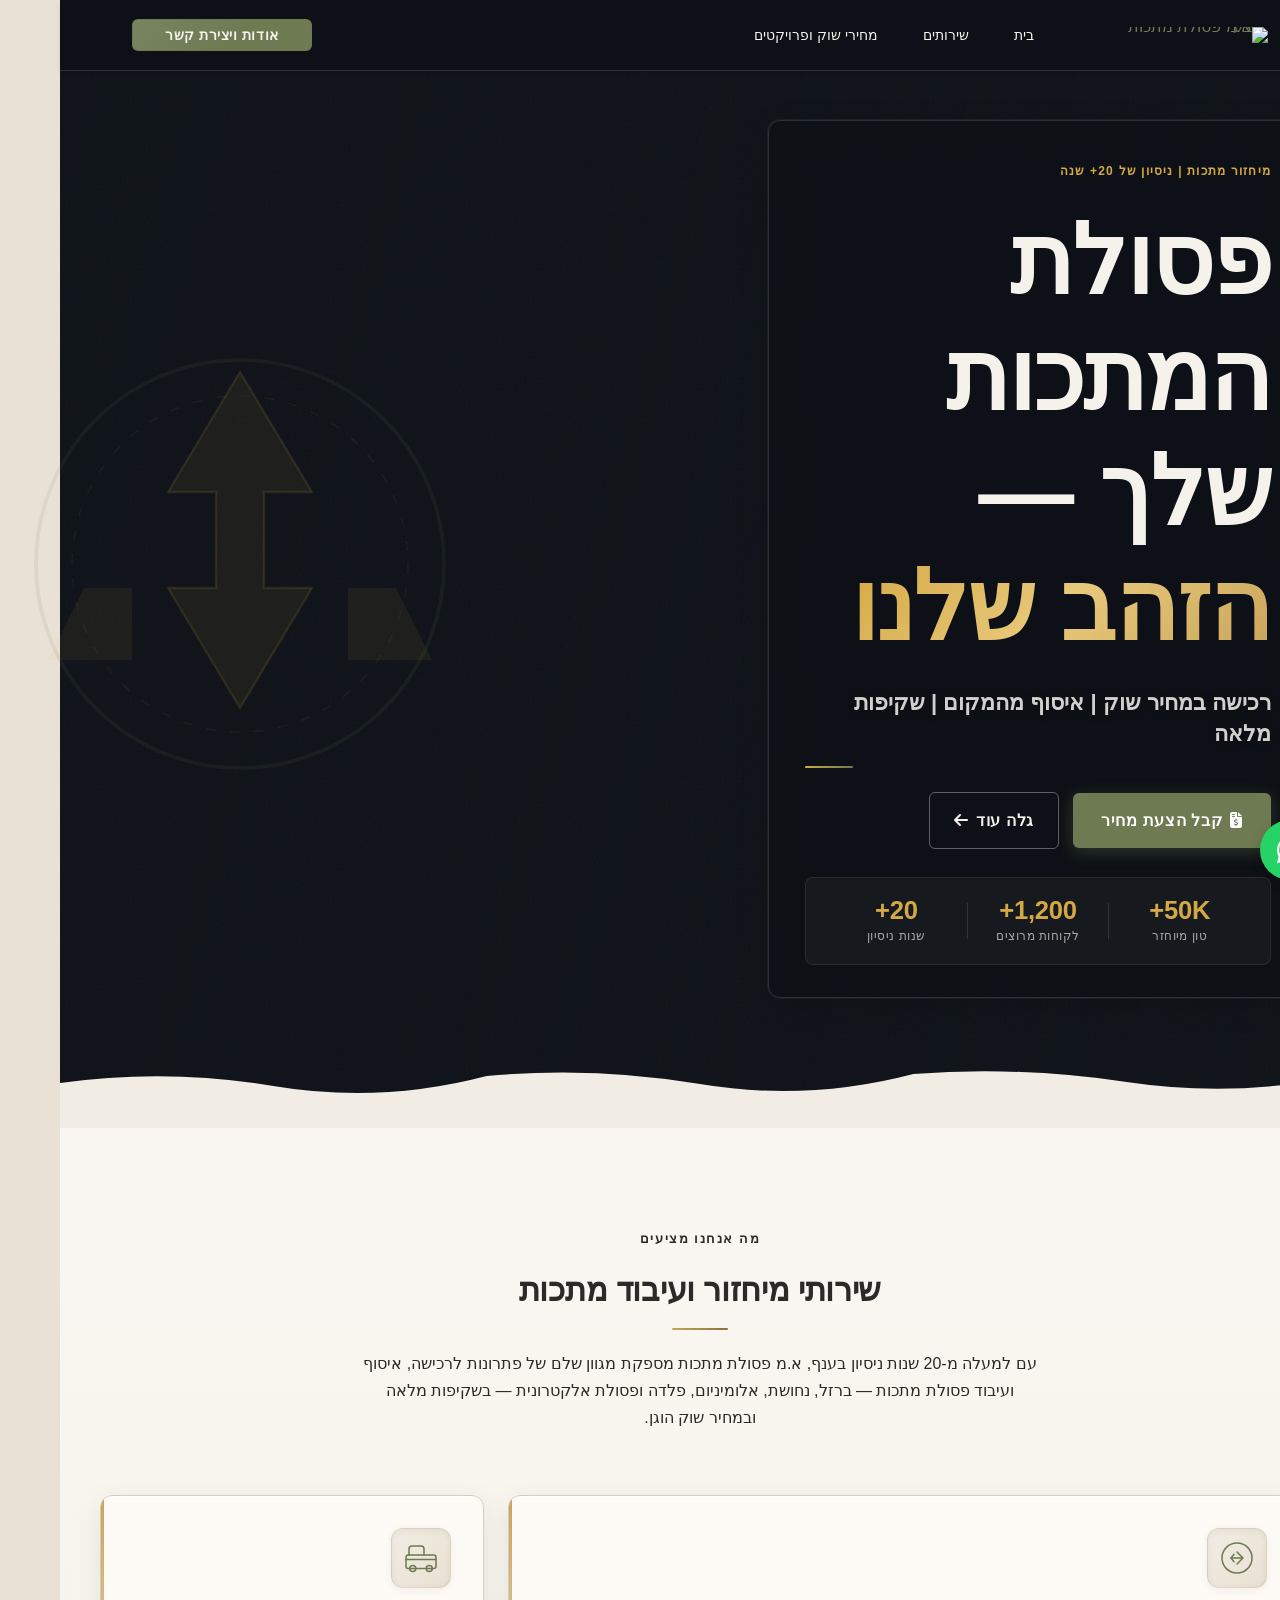
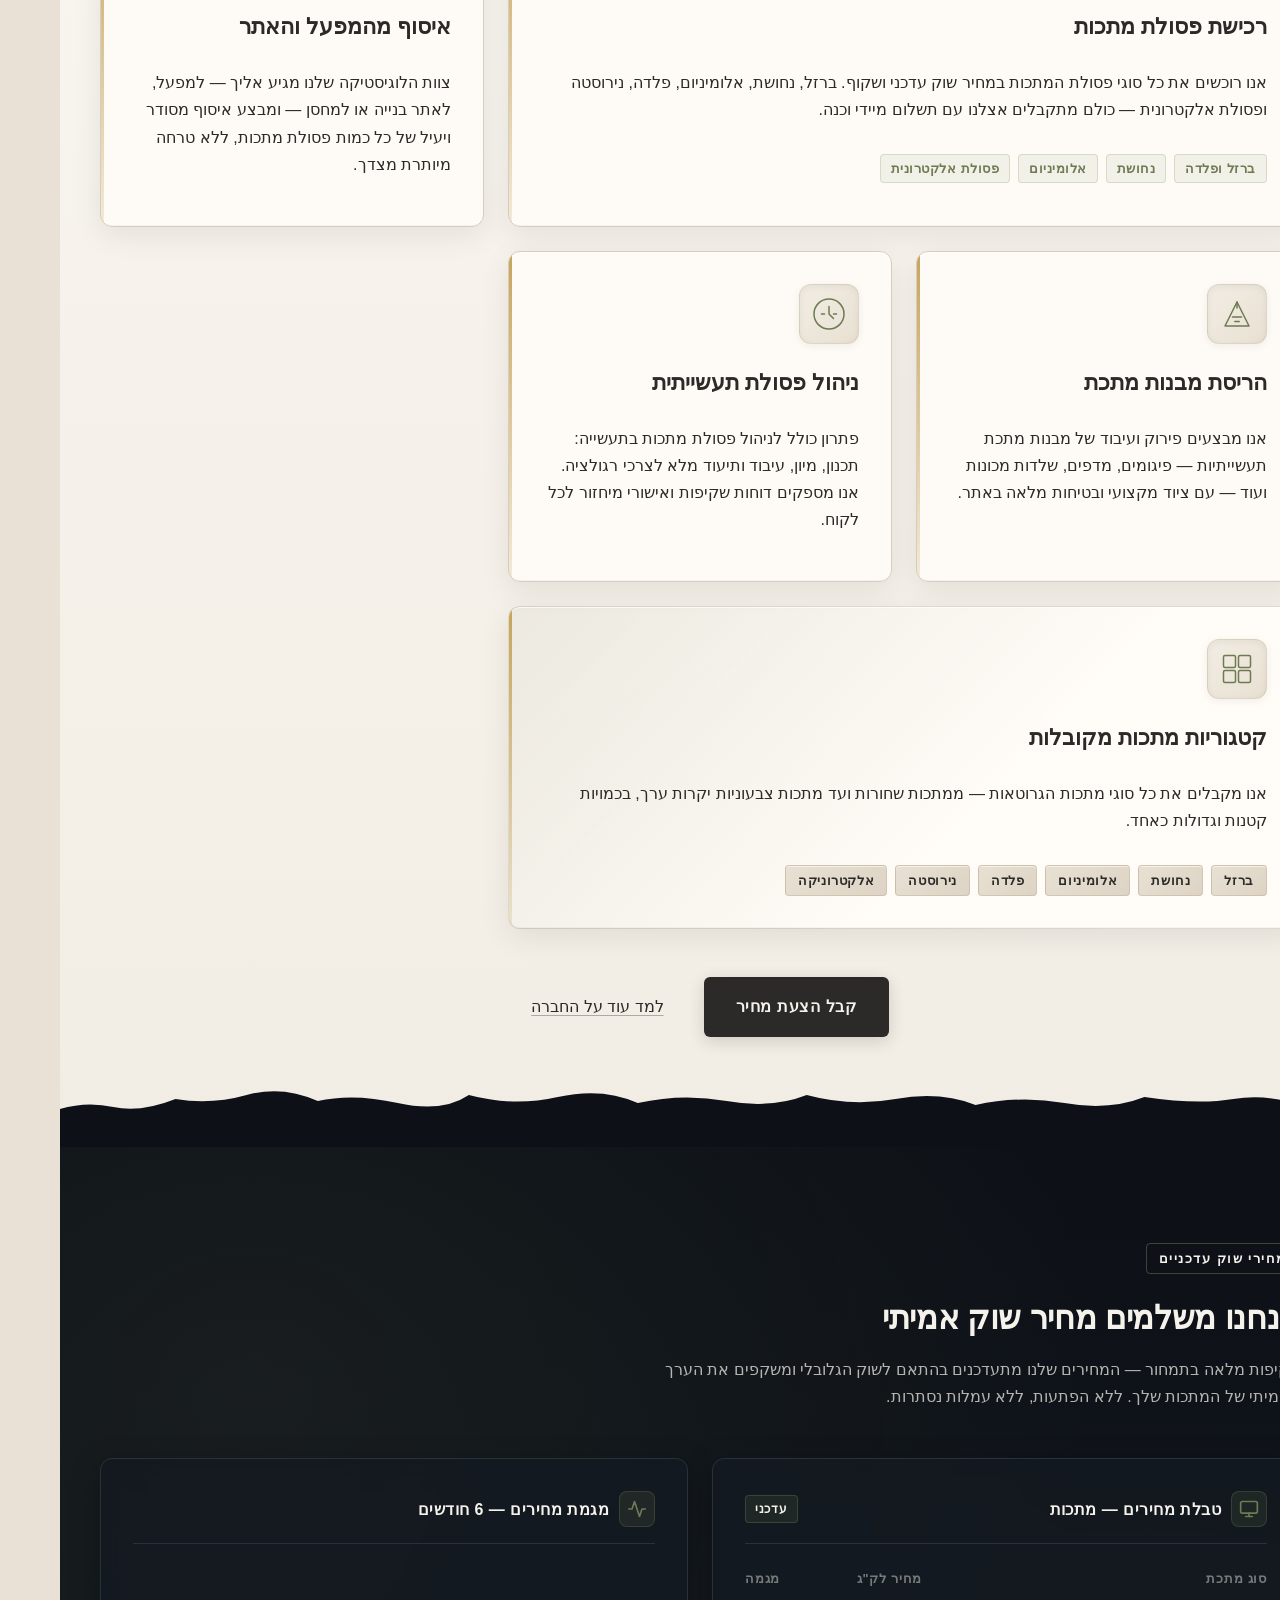
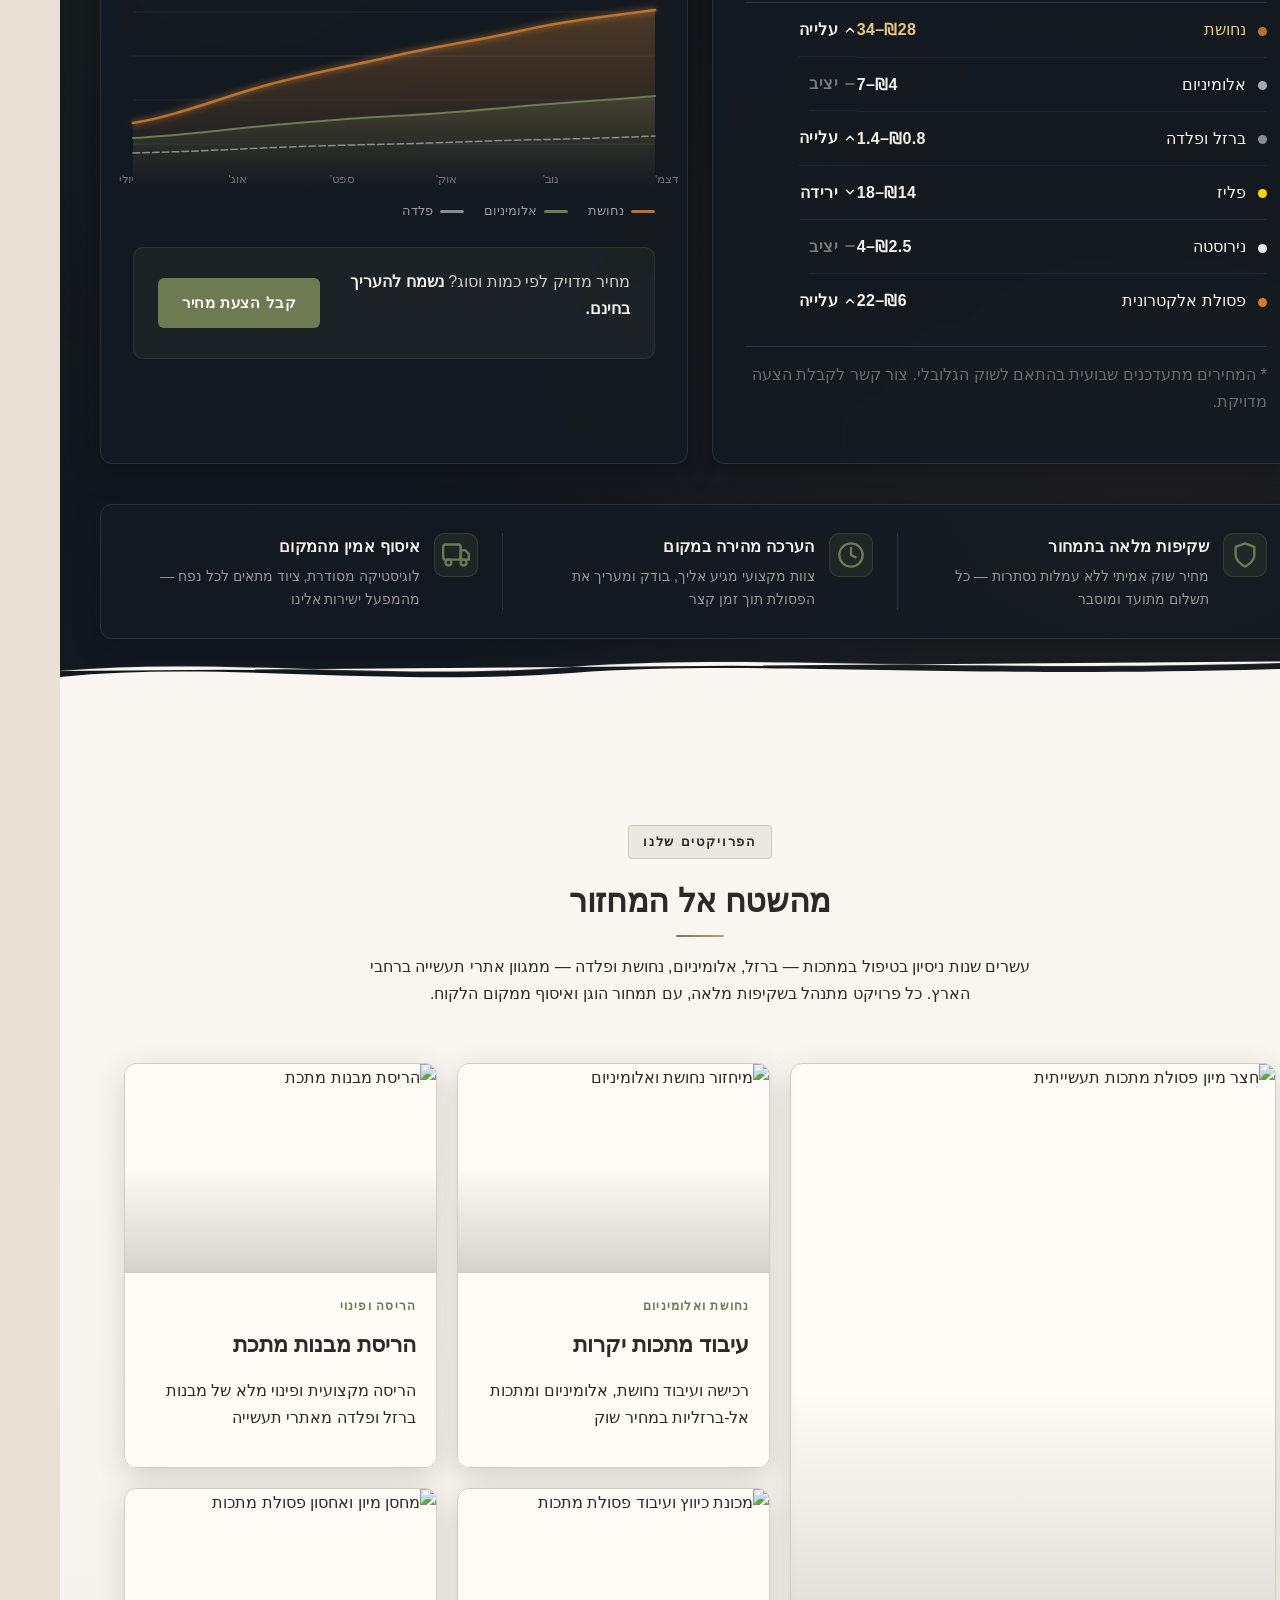
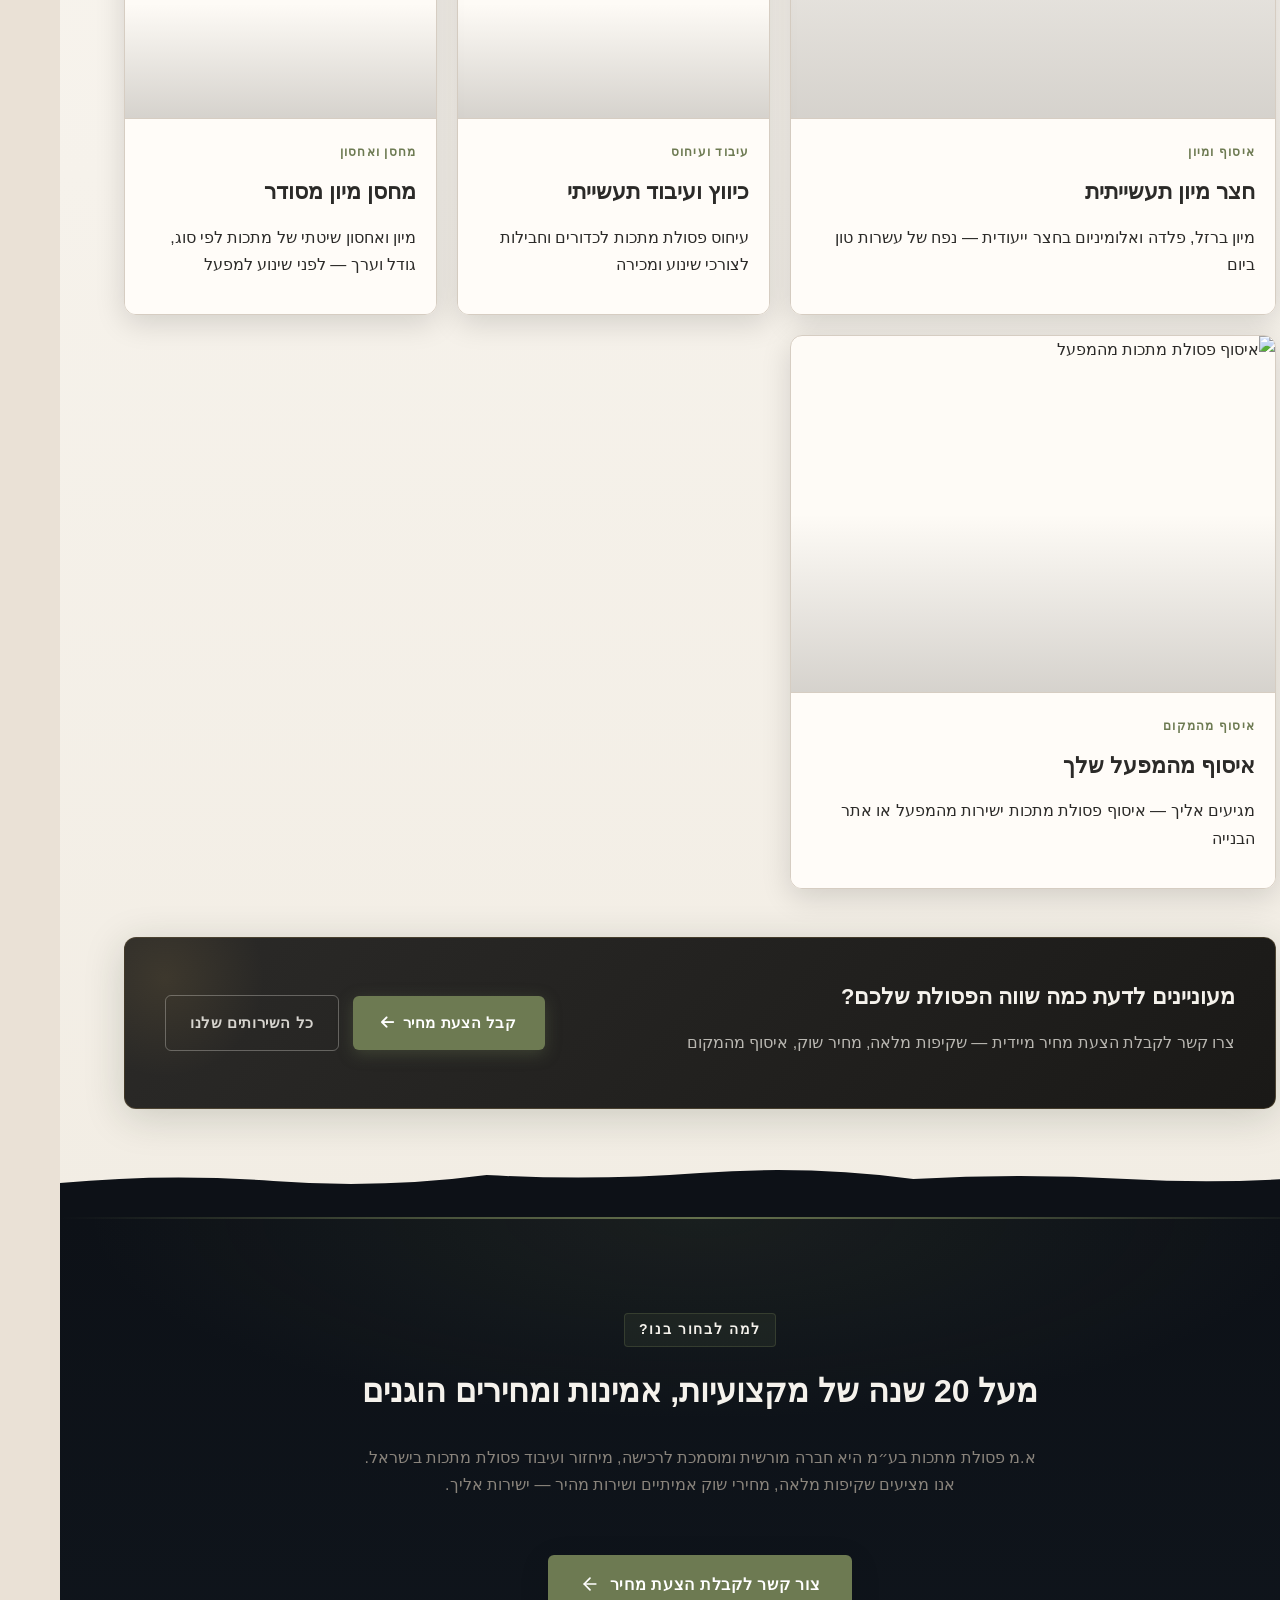
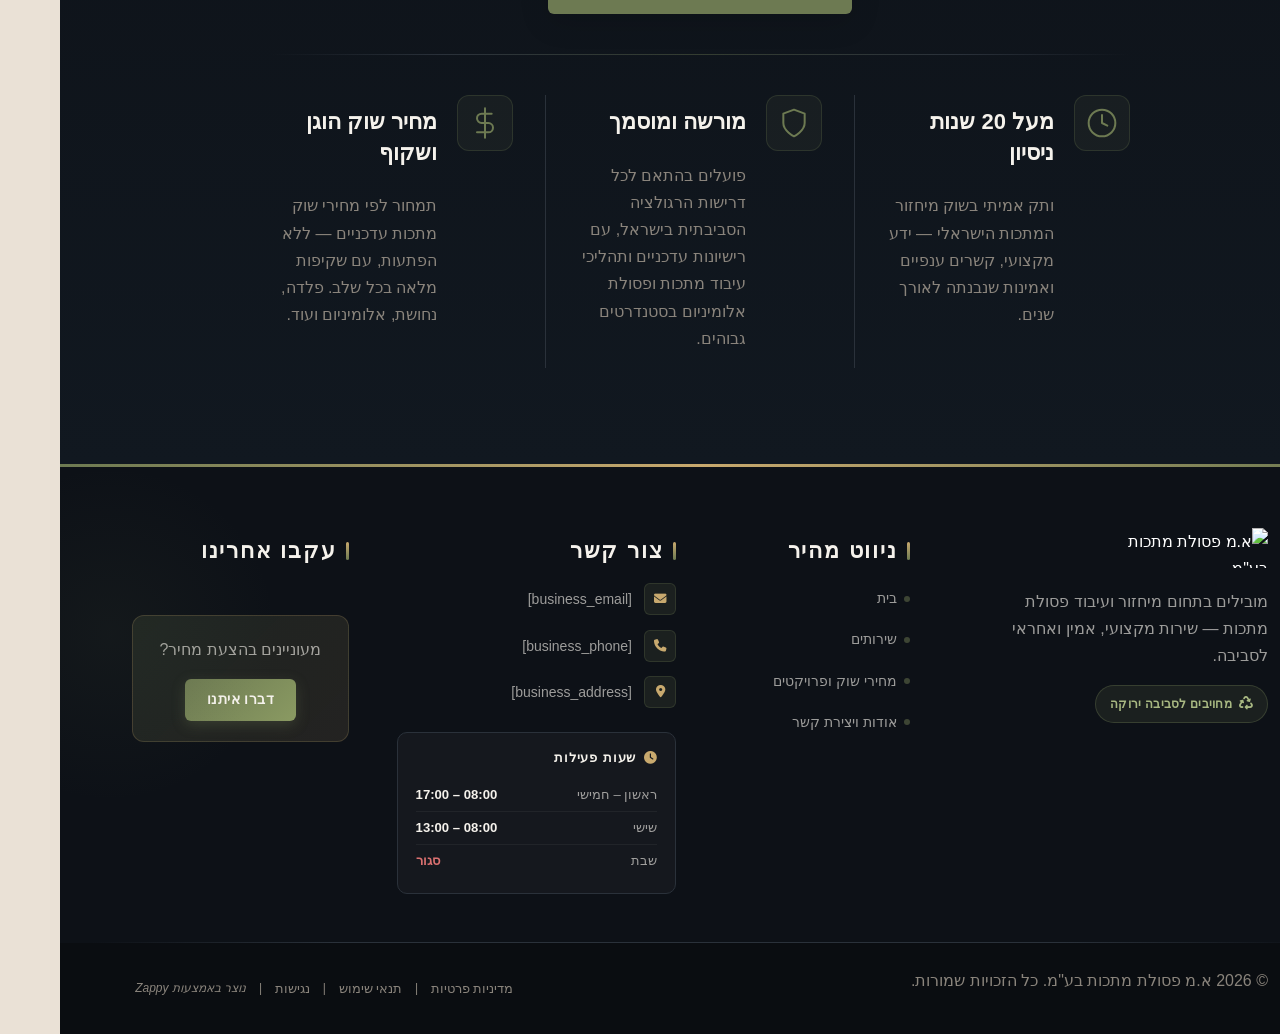
==== index.html @ ee17cecf "Background sync: Progressive GitHub Sync" ====
<!DOCTYPE html>
<html lang="he" dir="rtl">
<head>
    <meta charset="UTF-8">
    <meta name="viewport" content="width=device-width, initial-scale=1.0">
    <meta name="robots" content="index, follow">
    <title>baling scrap metal — א.מ פסולת מתכות בע&quot;מ</title>
    <meta name="description" content="מעל 20 שנות ניסיון במחזור ועיבוד פסולת מתכות בישראל. קנייה הוגנת של אלומיניום, פלדה ומתכות שונות במחירי שוק אמיתיים. צרו קשר עוד היום!">
    <meta name="keywords" content="מחזור מתכות, פסולת מתכות, אלומיניום, פלדה, metal scrap recycle">
    
    <!-- Favicons -->
    <link rel="icon" type="image/x-icon" href="/assets/favicon.ico">
    <link rel="icon" type="image/png" sizes="16x16" href="/assets/favicon-16x16.png">
    <link rel="icon" type="image/png" sizes="32x32" href="/assets/favicon-32x32.png">
    <link rel="icon" type="image/png" sizes="48x48" href="/assets/favicon-48x48.png">
    <link rel="icon" type="image/png" sizes="192x192" href="/assets/favicon-192x192.png">
    <link rel="icon" type="image/png" sizes="512x512" href="/assets/favicon-512x512.png">
    <link rel="apple-touch-icon" href="/assets/apple-touch-icon.png">
    <!-- Zappy Analytics -->
<script>
(function() {
  'use strict';
  
  // Configuration
  var config = {
    websiteId: 'e555669d-de59-4c68-919c-1042ea889ac3',
    apiUrl: 'https://api.zappy5.com/api/analytics/track',
    sessionDuration: 30 * 60 * 1000, // 30 minutes
    visitorDuration: 30 * 24 * 60 * 60 * 1000, // 30 days
    trackPageViews: true,
    trackClicks: true,
    trackFormSubmissions: true
  };
  
  // Generate or retrieve persistent visitor ID (30 days)
  function getVisitorId() {
    var visitorKey = 'zappy_visitor_' + config.websiteId;
    var visitor = null;
    
    try {
      visitor = localStorage.getItem(visitorKey);
      if (visitor) {
        var visitorData = JSON.parse(visitor);
        var now = Date.now();
        
        // Check if visitor ID is still valid (30 days)
        if (now - visitorData.created < config.visitorDuration) {
          // Update last seen timestamp
          visitorData.lastSeen = now;
          localStorage.setItem(visitorKey, JSON.stringify(visitorData));
          return visitorData.id;
        }
      }
    } catch (e) {
      console.warn('Zappy Analytics: LocalStorage not available');
    }
    
    // Generate new visitor ID
    var newVisitorId = 'zv_' + Date.now() + '_' + Math.random().toString(36).substr(2, 9);
    
    try {
      localStorage.setItem(visitorKey, JSON.stringify({
        id: newVisitorId,
        created: Date.now(),
        lastSeen: Date.now()
      }));
    } catch (e) {
      // Continue without local storage
    }
    
    return newVisitorId;
  }
  
  // Generate or retrieve session ID (30 minutes)
  function getSessionId() {
    var sessionKey = 'zappy_session_' + config.websiteId;
    var session = null;
    
    try {
      session = sessionStorage.getItem(sessionKey);
      if (session) {
        var sessionData = JSON.parse(session);
        var now = Date.now();
        
        // Check if session is still valid
        if (now - sessionData.timestamp < config.sessionDuration) {
          // Update timestamp
          sessionData.timestamp = now;
          sessionStorage.setItem(sessionKey, JSON.stringify(sessionData));
          return sessionData.id;
        }
      }
    } catch (e) {
      console.warn('Zappy Analytics: SessionStorage not available');
    }
    
    // Generate new session ID
    var newSessionId = 'zs_' + Date.now() + '_' + Math.random().toString(36).substr(2, 9);
    
    try {
      sessionStorage.setItem(sessionKey, JSON.stringify({
        id: newSessionId,
        timestamp: Date.now()
      }));
    } catch (e) {
      // Continue without session storage
    }
    
    return newSessionId;
  }
  
  var visitorId = getVisitorId();
  var sessionId = getSessionId();
  
  // Track an event
  function trackEvent(eventType, data) {
    data = data || {};
    
    var eventData = {
      website_id: config.websiteId,
      event_type: eventType,
      page_path: window.location.pathname,
      referrer: document.referrer || 'direct',
      visitor_id: visitorId,
      session_id: sessionId,
      metadata: data
    };
    
    // Use sendBeacon if available (better for page unload events)
    if (navigator.sendBeacon) {
      var blob = new Blob([JSON.stringify(eventData)], { type: 'application/json' });
      navigator.sendBeacon(config.apiUrl, blob);
    } else {
      // Fallback to fetch
      fetch(config.apiUrl, {
        method: 'POST',
        headers: {
          'Content-Type': 'application/json'
        },
        body: JSON.stringify(eventData),
        keepalive: true
      }).catch(function(error) {
        console.warn('Zappy Analytics: Failed to track event', error);
      });
    }
  }
  
  // Track page view
  if (config.trackPageViews) {
    trackEvent('pageview', {
      title: document.title,
      url: window.location.href
    });
  }
  
  // Track clicks on important elements
  if (config.trackClicks) {
    document.addEventListener('click', function(e) {
      var target = e.target;
      
      // Track button clicks (counted as actions)
      if (target.tagName === 'BUTTON' || target.closest('button')) {
        var button = target.tagName === 'BUTTON' ? target : target.closest('button');
        trackEvent('click', {
          element: 'button',
          text: button.textContent.trim().substring(0, 100),
          id: button.id || null,
          class: button.className || null
        });
      }
      
      // Track link clicks (navigation - not counted as actions)
      else if (target.tagName === 'A' || target.closest('a')) {
        var link = target.tagName === 'A' ? target : target.closest('a');
        trackEvent('navigation', {
          element: 'link',
          text: link.textContent.trim().substring(0, 100),
          href: link.href,
          external: link.hostname !== window.location.hostname
        });
      }
    }, true);
  }
  
  // Track form submissions
  if (config.trackFormSubmissions) {
    document.addEventListener('submit', function(e) {
      var form = e.target;
      
      trackEvent('form_submit', {
        form_id: form.id || null,
        form_name: form.name || null,
        form_action: form.action || null,
        form_method: form.method || 'GET'
      });
    }, true);
  }
  
  // Track time on page (send on page unload)
  var pageLoadTime = Date.now();
  
  window.addEventListener('beforeunload', function() {
    var timeOnPage = Math.floor((Date.now() - pageLoadTime) / 1000); // in seconds
    
    trackEvent('page_unload', {
      time_on_page: timeOnPage,
      page_path: window.location.pathname
    });
  });
  
  // Expose tracking function globally for custom events
  window.zappyAnalytics = {
    track: trackEvent,
    getVisitorId: function() { return visitorId; },
    getSessionId: function() { return sessionId; }
  };
  
})();
</script>
<!-- End Zappy Analytics -->
    <meta property="og:title" content="baling scrap metal — א.מ פסולת מתכות בע&quot;מ">
    <meta property="og:description" content="מעל 20 שנות ניסיון במחזור ועיבוד פסולת מתכות בישראל. קנייה הוגנת של אלומיניום, פלדה ומתכות שונות במחירי שוק אמיתיים. צרו קשר עוד היום!">
    <meta name="twitter:card" content="summary_large_image">
    <meta name="twitter:title" content="baling scrap metal — א.מ פסולת מתכות בע&quot;מ">
    <meta name="twitter:description" content="מעל 20 שנות ניסיון במחזור ועיבוד פסולת מתכות בישראל. קנייה הוגנת של אלומיניום, פלדה ומתכות שונות במחירי שוק אמיתיים. צרו קשר עוד היום!">
    <meta property="og:type" content="website">
  <meta property="og:locale" content="he_IL">
  
  
  
  
  
  <link rel="stylesheet" href="https://cdnjs.cloudflare.com/ajax/libs/font-awesome/6.4.0/css/all.min.css">
  <style>
    .skip-link { position: absolute; top: 0; left: 0; transform: translateY(-200%); padding: 12px 18px; background: var(--bg-dark, #1a1a1a); color: var(--text-light, #fff); font-weight: 600; border-radius: 0 0 8px 0; z-index: 10000; }
    .skip-link:focus { transform: none; outline: 2px solid var(--ring, #fff); outline-offset: 2px; }
    :focus-visible { outline: 2px solid var(--ring, currentColor); outline-offset: 3px; }
  </style>


  
    <!-- Favicons -->
    <link rel="icon" type="image/x-icon" href="/assets/favicon.ico">
    <link rel="icon" type="image/png" sizes="16x16" href="/assets/favicon-16x16.png">
    <link rel="icon" type="image/png" sizes="32x32" href="/assets/favicon-32x32.png">
    <link rel="icon" type="image/png" sizes="48x48" href="/assets/favicon-48x48.png">
    <link rel="icon" type="image/png" sizes="192x192" href="/assets/favicon-192x192.png">
    <link rel="icon" type="image/png" sizes="512x512" href="/assets/favicon-512x512.png">
    <link rel="apple-touch-icon" href="/assets/apple-touch-icon.png">
    <!-- Cookie Consent -->
    <link rel="stylesheet" href="https://cdn.jsdelivr.net/npm/vanilla-cookieconsent@3/dist/cookieconsent.css">
    <script src="https://cdn.jsdelivr.net/npm/vanilla-cookieconsent@3/dist/cookieconsent.umd.js"></script>
    <!-- Mickidum Accessibility Toolbar -->
    <script src="https://cdn.jsdelivr.net/gh/mickidum/acc_toolbar/acctoolbar/acctoolbar.min.js"></script>
    <link rel="stylesheet" href="/styles.css">

    <style id="zappy-dropdown-submenu-styles">
      /* ========== DESKTOP DROPDOWN SUBMENU STYLES ========== */
      /* Base styles for dropdown submenus - parent must be positioned */
      .nav-menu li:has(.sub-menu), nav li:has(.sub-menu), .navbar li:has(.sub-menu), #navMenu li:has(.sub-menu) { position: relative; }
      /* Submenu base - hidden by default */
      .nav-menu .sub-menu, nav .sub-menu, .navbar .sub-menu, #navMenu .sub-menu { display: block !important; position: absolute !important; top: 100%; left: 0; min-width: 220px; background: white; border-radius: 8px; box-shadow: 0 8px 25px rgba(0,0,0,0.15); padding: 8px 0; opacity: 0; visibility: hidden; transform: translateY(10px); transition: all 0.3s ease; z-index: 1000; list-style: none; pointer-events: none; }
      /* CRITICAL: Desktop hover styles to show dropdown */
      .nav-menu li:hover > .sub-menu, nav li:hover > .sub-menu, .navbar li:hover > .sub-menu, #navMenu li:hover > .sub-menu { opacity: 1 !important; visibility: visible !important; transform: translateY(0) !important; pointer-events: auto !important; }
      /* Submenu item styling */
      .sub-menu li { list-style: none; margin: 0; padding: 0; }
      .sub-menu a { display: block !important; padding: 10px 16px !important; color: var(--text-dark, #333) !important; font-weight: 500; text-decoration: none; white-space: nowrap; transition: background-color 0.2s; }
      .sub-menu .zappy-nav-child > a { padding-left: 28px !important; font-size: 0.9em !important; opacity: 0.85 !important; }
      [dir="rtl"] .sub-menu .zappy-nav-child > a, html[lang="he"] .sub-menu .zappy-nav-child > a, html[lang="ar"] .sub-menu .zappy-nav-child > a { padding-left: 10px !important; padding-right: 28px !important; }
      .sub-menu .zappy-nav-parent > a { font-weight: 600 !important; }
      .sub-menu a:hover { background-color: #f5f5f5; }
      /* RTL (Hebrew/Arabic) dropdown positioning */
      [dir="rtl"] .nav-menu .sub-menu, [dir="rtl"] nav .sub-menu, [dir="rtl"] .navbar .sub-menu, html[lang="he"] .nav-menu .sub-menu, html[lang="he"] nav .sub-menu, html[lang="he"] .navbar .sub-menu, html[lang="ar"] .nav-menu .sub-menu, html[lang="ar"] nav .sub-menu, html[lang="ar"] .navbar .sub-menu { left: auto !important; right: 0 !important; }
      /* Hide empty dropdown menus (exclude catalog sub-menus that use <a> children instead of <li>) */
      .sub-menu:empty, .sub-menu:not(:has(li:not(.zappy-hidden-menu-item))):not(:has(> a)), .sub-menu:not(:has(li)):not(:has(> a)) { display: none !important; opacity: 0 !important; visibility: hidden !important; pointer-events: none !important; }
      /* Desktop: show submenu on Menu Group hover */
      li:has(.menu-group-title):hover > .sub-menu { opacity: 1 !important; visibility: visible !important; transform: translateY(0) !important; pointer-events: auto !important; }
      /* Menu Group title styling */
      .nav-menu > li > .menu-group-title, #navMenu > li > .menu-group-title { display: inline-block; padding: 0.5rem 1rem; cursor: default; user-select: none; }
      
      /* ========== MOBILE SUBMENU STYLES ========== */
      @media (max-width: 768px) {
        .nav-menu .sub-menu, nav .sub-menu, .navbar .sub-menu, #navMenu .sub-menu { position: static !important; transform: none !important; box-shadow: none !important; background: transparent !important; max-height: 0; overflow: hidden; opacity: 0; visibility: hidden; transition: max-height 0.3s ease, opacity 0.3s ease; padding: 0 !important; border-radius: 0 !important; }
        .navbar .sub-menu.mobile-expanded, .nav-menu .sub-menu.mobile-expanded, #navMenu .sub-menu.mobile-expanded { max-height: none !important; overflow-y: visible !important; opacity: 1 !important; visibility: visible !important; padding: 8px 0 8px 16px !important; }
        [dir="rtl"] .sub-menu.mobile-expanded, html[lang="he"] .sub-menu.mobile-expanded { padding: 8px 16px 8px 0 !important; }
        /* Disable hover behavior on mobile */
        .nav-menu li:hover > .sub-menu, nav li:hover > .sub-menu, .navbar li:hover > .sub-menu, #navMenu li:hover > .sub-menu { opacity: 0; visibility: hidden; pointer-events: none; }
        .nav-menu li > .sub-menu.mobile-expanded, nav li > .sub-menu.mobile-expanded, .navbar li > .sub-menu.mobile-expanded, #navMenu li > .sub-menu.mobile-expanded { opacity: 1 !important; visibility: visible !important; pointer-events: auto !important; }
        .nav-menu li:has(.sub-menu), nav li:has(.sub-menu), .navbar li:has(.sub-menu), #navMenu li:has(.sub-menu) { display: flex !important; flex-wrap: wrap !important; align-items: center !important; position: relative !important; min-height: 44px !important; }
        .nav-menu li:has(.sub-menu) > a, nav li:has(.sub-menu) > a, .navbar li:has(.sub-menu) > a, #navMenu li:has(.sub-menu) > a { flex: 1 !important; min-width: 0 !important; }
        .nav-menu li:has(.sub-menu) > .menu-group-title, nav li:has(.sub-menu) > .menu-group-title, .navbar li:has(.sub-menu) > .menu-group-title, #navMenu li:has(.sub-menu) > .menu-group-title { flex: 1 !important; min-width: 0 !important; padding: 0 !important; line-height: inherit !important; }
        .nav-menu li:has(.sub-menu) > .sub-menu, nav li:has(.sub-menu) > .sub-menu, .navbar li:has(.sub-menu) > .sub-menu, #navMenu li:has(.sub-menu) > .sub-menu { flex-basis: 100% !important; width: 100% !important; }
        .nav-menu li:has(.sub-menu) > a [class*="chevron"], .nav-menu li:has(.sub-menu) > a [class*="arrow"], .nav-menu li:has(.sub-menu) > a .fa-chevron-down, .nav-menu li:has(.sub-menu) > a .fa-angle-down, nav li:has(.sub-menu) > a [class*="chevron"], nav li:has(.sub-menu) > a [class*="arrow"], #navMenu li:has(.sub-menu) > a [class*="chevron"], #navMenu li:has(.sub-menu) > a [class*="arrow"] { display: none !important; visibility: hidden !important; }
        .mobile-submenu-toggle { display: flex !important; align-items: center !important; justify-content: center !important; width: 44px !important; height: auto !important; background: transparent !important; border: none !important; cursor: pointer !important; color: var(--text-light) !important; position: static !important; flex-shrink: 0 !important; align-self: stretch !important; z-index: 2 !important; padding: 0 !important; margin: 0 !important; }
        .mobile-submenu-toggle::after { content: '' !important; width: 0 !important; height: 0 !important; border-left: 6px solid transparent !important; border-right: 6px solid transparent !important; border-top: 7px solid currentColor !important; transition: transform 0.3s ease !important; }
        .mobile-submenu-toggle.expanded::after { transform: rotate(180deg) !important; }
        .sub-menu a { padding: 10px 0 !important; display: block !important; color: var(--text-light) !important; white-space: normal !important; }
        .sub-menu .zappy-nav-child > a { padding-left: 28px !important; font-size: 0.9em !important; opacity: 0.85 !important; }
        [dir="rtl"] .sub-menu .zappy-nav-child > a, html[lang="he"] .sub-menu .zappy-nav-child > a, html[lang="ar"] .sub-menu .zappy-nav-child > a { padding-left: 0 !important; padding-right: 28px !important; }
        .sub-menu .zappy-nav-parent > a { font-weight: 600 !important; }
        .nav-menu.active, #navMenu.active { max-width: 100vw !important; overflow-x: hidden !important; box-sizing: border-box !important; }
        .navbar .sub-menu li a, nav.navbar .sub-menu li a, .zappy-products-dropdown .sub-menu a { color: var(--text-light) !important; }
      }
      @media (min-width: 769px) { .mobile-submenu-toggle { display: none !important; } }
    </style>

    <style id="zappy-widget-visibility">
      html[dir="rtl"] .whatsapp-float { right: 20px !important; left: auto !important; }
      html[dir="ltr"] .whatsapp-float, html:not([dir]) .whatsapp-float { left: 20px !important; right: auto !important; }
      html[dir="rtl"] #mic-access-tool-general-button, html[dir="rtl"] .mic-access-tool-general-button,
      html[dir="rtl"] #mic-init-access-tool .mic-access-tool-general-button,
      html[dir="rtl"] #mic-init-access-tool #mic-access-tool-general-button,
      html[dir="rtl"] ._access-icon { left: 20px !important; right: auto !important; }
      html[dir="ltr"] #mic-access-tool-general-button, html[dir="ltr"] .mic-access-tool-general-button,
      html[dir="ltr"] #mic-init-access-tool .mic-access-tool-general-button,
      html[dir="ltr"] #mic-init-access-tool #mic-access-tool-general-button,
      html[dir="ltr"] ._access-icon,
      html:not([dir]) #mic-access-tool-general-button, html:not([dir]) .mic-access-tool-general-button,
      html:not([dir]) #mic-init-access-tool .mic-access-tool-general-button,
      html:not([dir]) #mic-init-access-tool #mic-access-tool-general-button,
      html:not([dir]) ._access-icon { right: 20px !important; left: auto !important; }
      @media (max-width: 768px) { .whatsapp-float { display: flex !important; } }
      @media (min-width: 769px) { .whatsapp-float { display: flex !important; } }
      @media (max-width: 768px) {
        #mic-access-tool-general-button, .mic-access-tool-general-button,
        #mic-init-access-tool .mic-access-tool-general-button, #mic-init-access-tool #mic-access-tool-general-button,
        ._access-icon { display: flex !important; visibility: visible !important; opacity: 1 !important; pointer-events: auto !important; }
        #mic-access-tool-box.opened-mic-access-tool, .mic-access-tool-box.opened-mic-access-tool,
        #mic-init-access-tool #mic-access-tool-box.opened-mic-access-tool {
          visibility: visible !important; opacity: 1 !important; pointer-events: auto !important;
        }
      }
      @media (min-width: 769px) {
        #mic-access-tool-general-button, .mic-access-tool-general-button,
        #mic-init-access-tool .mic-access-tool-general-button, #mic-init-access-tool #mic-access-tool-general-button,
        ._access-icon { display: flex !important; visibility: visible !important; opacity: 1 !important; pointer-events: auto !important; }
        #mic-access-tool-box.opened-mic-access-tool, .mic-access-tool-box.opened-mic-access-tool,
        #mic-init-access-tool #mic-access-tool-box.opened-mic-access-tool {
          visibility: visible !important; opacity: 1 !important; pointer-events: auto !important;
        }
      }
    </style>
</head>
<body>
<a class="skip-link" href="#main">דלג לתוכן הראשי</a>
  <nav class="navbar" dir="rtl">
  <button class="mobile-toggle" id="mobileToggle" aria-label="Menu">
    <svg class="hamburger-icon" width="24" height="24" viewBox="0 0 24 24" fill="none">
      <path d="M3 12h18M3 6h18M3 18h18" stroke="currentColor" stroke-width="2" stroke-linecap="round"></path>
    </svg>
    <svg class="close-icon" width="24" height="24" viewBox="0 0 24 24" fill="none" style="display: none;">
      <path d="M18 6L6 18M6 6l12 12" stroke="currentColor" stroke-width="2" stroke-linecap="round"></path>
    </svg>
  </button>

  <button class="phone-header-btn" data-phone="" aria-label="Call">
    <svg width="20" height="20" viewBox="0 0 24 24" fill="currentColor">
      <path d="M22 16.92v3a2 2 0 0 1-2.18 2 19.79 19.79 0 0 1-8.63-3.07 19.5 19.5 0 0 1-6-6 19.79 19.79 0 0 1-3.07-8.67A2 2 0 0 1 4.11 2h3a2 2 0 0 1 2 1.72 12.84 12.84 0 0 0 .7 2.81 2 2 0 0 1-.45 2.11L8.09 9.91a16 16 0 0 0 6 6l1.27-1.27a2 2 0 0 1 2.11-.45 12.84 12.84 0 0 0 2.81.7A2 2 0 0 1 22 16.92z"></path>
    </svg>
  </button>

  <div class="nav-container">
    <div class="nav-right-group"><div class="nav-brand">
      <a href="/" class="logo-link"><img class="logo" src="/assets/site-----image-1.webp" alt="א.מ פסולת מתכות בע" מ"=""></a>
    </div><ul class="nav-menu" id="navMenu"><li><a href="/">בית</a></li><li><a href="/services">שירותים</a></li><li><a href="/prices-projects">מחירי שוק ופרויקטים</a></li></ul></div>

    

    <div class="nav-cta-container">
      <a href="/about-contact" class="nav-cta-btn">אודות ויצירת קשר</a>
    </div>
  </div>
</nav>
<script>

// Navbar Mobile Menu Toggle and Contrast Fix
(function() {
  // Use 'load' event instead of 'DOMContentLoaded' to ensure we run AFTER all other scripts
  window.addEventListener('load', function() {
    
    // FIX MOBILE BUTTON CONTRAST
    // Detect navbar background color and apply contrasting color to mobile buttons
    const navbar = document.querySelector('.navbar, nav, header');
    if (!navbar) {
      console.log('[Navbar] Navbar element not found');
      return;
    }
    
    // DECLARE VARIABLES EARLY to avoid Temporal Dead Zone errors
    // These are used in multiple places below
    let mobileToggle = document.getElementById('mobileToggle') ||
                       document.querySelector('.mobile-toggle') ||
                       document.querySelector('.hamburger') ||
                       document.querySelector('.hamburger-menu') ||
                       document.querySelector('.menu-toggle') ||
                       document.querySelector('.burger-menu') ||
                       document.querySelector('[aria-label="Menu"]') ||
                       document.querySelector('[aria-label="תפריט"]');
    
    const phoneBtn = document.querySelector('.phone-header-btn');
    
    const computedStyle = window.getComputedStyle(navbar);
    let bgColor = computedStyle.backgroundColor;
    
    console.log('[Navbar] Initial navbar background:', bgColor);
    
    // Check if background is transparent or rgba with 0 alpha
    const isTransparent = bgColor === 'transparent' || 
                         bgColor === 'rgba(0, 0, 0, 0)' ||
                         (bgColor.startsWith('rgba') && bgColor.includes(', 0)'));
    
    if (isTransparent) {
      // Check for background-image or gradient
      const bgImage = computedStyle.backgroundImage;
      if (bgImage && bgImage !== 'none') {
        console.log('[Navbar] Navbar has background image/gradient, using dark text');
        bgColor = 'rgb(240, 240, 240)'; // Assume light background
      } else {
        // Transparent navbar - check body background
        const bodyBg = window.getComputedStyle(document.body).backgroundColor;
        console.log('[Navbar] Navbar transparent, using body background:', bodyBg);
        bgColor = bodyBg;
      }
    }
    
    // Calculate luminance to determine if background is light or dark
    const rgb = bgColor.match(/\d+/g);
    if (rgb && rgb.length >= 3) {
      const r = parseInt(rgb[0]);
      const g = parseInt(rgb[1]);
      const b = parseInt(rgb[2]);
      const luminance = (0.299 * r + 0.587 * g + 0.114 * b) / 255;
      
      // Mobile button colors are set by Claude's AI-generated CSS (same as .nav-menu a)
      // No dynamic color overrides needed - colors come from the generated navbar CSS
      console.log('[Navbar] Mobile button colors preserved from Claude CSS (luminance:', luminance.toFixed(2) + ')');
      
      // FIX ICON SIZES - Ensure SVGs are properly sized and visible
      // INJECT CRITICAL CSS TO OVERRIDE ANY CONFLICTING RULES
      const criticalCSS = document.createElement('style');
      criticalCSS.id = 'zappy-mobile-nav-fix';
      const htmlLang = document.documentElement.lang || 'en';
      const htmlDir = document.documentElement.dir || 'ltr';
      // Check both dir attribute AND lang for RTL detection
      // dir="rtl" is the most reliable indicator
      const isRTL = htmlDir === 'rtl' || htmlLang === 'he' || htmlLang === 'ar';
      
      criticalCSS.textContent = `
        /* Hide mobile buttons on desktop, show only on mobile */
        @media (min-width: 769px) {
          .mobile-toggle,
          .phone-header-btn {
            display: none !important;
          }
        }
        
        /* Show and position mobile buttons correctly on mobile */
        @media (max-width: 768px) {
          .navbar,
          nav.navbar {
            min-height: 70px !important;
          }

          .mobile-toggle,
          .phone-header-btn {
            position: absolute !important;
            top: 0 !important;
            bottom: 0 !important;
            margin-top: auto !important;
            margin-bottom: auto !important;
            transform: none !important;
            z-index: 1001 !important;
            display: flex !important;
            align-items: center !important;
            justify-content: center !important;
            width: 36px !important;
            height: 36px !important;
            border-radius: 50% !important;
            border: none !important;
            cursor: pointer !important;
            padding: 6px !important;
            background: none !important;
            color: var(--nav-text, var(--text-light)) !important;
            touch-action: manipulation !important;
            -webkit-tap-highlight-color: transparent !important;
          }

          html[data-zappy-site-type="ecommerce"] .phone-header-btn,
          body[data-zappy-site-type="ecommerce"] .phone-header-btn,
          html[data-zappy-site-type="ecommerce"] header .phone-header-btn,
          html[data-zappy-site-type="ecommerce"] nav .phone-header-btn {
            display: none !important;
            visibility: hidden !important;
            width: 0 !important;
            height: 0 !important;
            min-width: 0 !important;
            overflow: hidden !important;
          }
          
          /* LTR positioning (default): hamburger LEFT, phone RIGHT */
          html:not([dir="rtl"]):not([lang="he"]):not([lang="ar"]) .mobile-toggle,
          html[dir="ltr"] .mobile-toggle {
            left: 12px !important;
            right: auto !important;
          }
          html:not([dir="rtl"]):not([lang="he"]):not([lang="ar"]) .phone-header-btn,
          html[dir="ltr"] .phone-header-btn {
            right: 12px !important;
            left: auto !important;
          }
          
          /* RTL positioning: hamburger RIGHT, phone LEFT */
          html[dir="rtl"] .mobile-toggle,
          html[lang="he"] .mobile-toggle,
          html[lang="ar"] .mobile-toggle {
            right: 12px !important;
            left: auto !important;
          }
          html[dir="rtl"] .phone-header-btn,
          html[lang="he"] .phone-header-btn,
          html[lang="ar"] .phone-header-btn {
            left: 12px !important;
            right: auto !important;
          }
          
          /* CRITICAL: Ensure nav-container has min-height on mobile */
          /* All children are positioned absolutely/fixed on mobile, so height:auto collapses to 0 */
          .nav-container {
            min-height: 70px !important;
            position: relative !important;
          }
          
          /* Ensure SVG icons are properly sized and inherit color */
          .mobile-toggle svg,
          .phone-header-btn svg {
            width: 24px !important;
            height: 24px !important;
            /* Don't force display - let JavaScript control hamburger/close toggle */
          }
          
          /* Reset nav-cta-container on mobile - remove desktop box-shadow/padding */
          /* that creates a visible ghost box when CTA button is hidden */
          .nav-cta-container {
            box-shadow: none !important;
            padding: 0 !important;
          }
          
          /* Hide nav-cta-container entirely on mobile when there's no lang-switcher */
          /* (only the CTA button is inside, and it's hidden on mobile) */
          .nav-cta-container:not(:has(.lang-switcher)) {
            display: none !important;
          }
          
          /* CRITICAL: Prevent hero image fade gradient from bleeding over headline text */
          /* The .image-fade-gradient has bottom: -30px (extends below parent) */
          /* On mobile stacked layout, this overlaps the h1 text below the image */
          .hero-image-column {
            overflow: hidden !important;
          }
          .image-fade-gradient {
            bottom: 0 !important;
          }
          
          /* Hide desktop language switcher on mobile - hamburger menu handles it */
          /* High specificity to override stored CSS */
          .lang-switcher,
          .nav-cta-container .lang-switcher,
          .nav-container .lang-switcher,
          .navbar .lang-switcher,
          .navbar .nav-cta-container .lang-switcher {
            display: none !important;
          }
        }
      `;
      
      // Remove existing fix if present and inject new one
      const existing = document.getElementById('zappy-mobile-nav-fix');
      if (existing) existing.remove();
      document.head.appendChild(criticalCSS);
      
      console.log('[Navbar] Critical CSS injected for mobile nav positioning');
      
      // ONLY apply inline positioning styles on mobile viewport
      // On desktop, the CSS handles hiding these buttons with display: none
      // Inline styles were breaking desktop layout by overriding CSS
      const isMobileViewport = window.innerWidth <= 768;
      
      if (mobileToggle) {
        // Icon sizing applies to all viewports for consistency
        const hamburgerIcon = mobileToggle.querySelector('.hamburger-icon');
        const closeIcon = mobileToggle.querySelector('.close-icon');
        
        if (hamburgerIcon) {
          hamburgerIcon.style.setProperty('width', '24px', 'important');
          hamburgerIcon.style.setProperty('height', '24px', 'important');
          hamburgerIcon.style.setProperty('display', 'block', 'important'); // Show hamburger by default
        }
        if (closeIcon) {
          closeIcon.style.setProperty('width', '24px', 'important');
          closeIcon.style.setProperty('height', '24px', 'important');
          closeIcon.style.setProperty('display', 'none', 'important'); // Hide close icon by default
        }
        
        // ONLY set positioning inline styles on mobile
        if (isMobileViewport) {
          mobileToggle.style.setProperty('position', 'absolute', 'important');
          mobileToggle.style.setProperty('top', '0', 'important');
          mobileToggle.style.setProperty('bottom', '0', 'important');
          mobileToggle.style.setProperty('margin-top', 'auto', 'important');
          mobileToggle.style.setProperty('margin-bottom', 'auto', 'important');
          mobileToggle.style.setProperty('transform', 'none', 'important');
          mobileToggle.style.setProperty('z-index', '1001', 'important');
          
          // Clear any inline left/right so CSS can take over based on html[dir]
          mobileToggle.style.removeProperty('left');
          mobileToggle.style.removeProperty('right');
          
          console.log('[Navbar] Mobile toggle positioning applied (mobile viewport)');
        } else {
          // On desktop, clear any positioning styles to let CSS handle it
          mobileToggle.style.removeProperty('position');
          mobileToggle.style.removeProperty('top');
          mobileToggle.style.removeProperty('transform');
          mobileToggle.style.removeProperty('z-index');
          mobileToggle.style.removeProperty('left');
          mobileToggle.style.removeProperty('right');
          console.log('[Navbar] Desktop viewport - cleared mobile toggle inline positioning');
        }
      }
      
      if (phoneBtn) {
        // Icon sizing applies to all viewports
        const phoneIcon = phoneBtn.querySelector('svg');
        if (phoneIcon) {
          phoneIcon.style.width = '24px';
          phoneIcon.style.height = '24px';
          phoneIcon.setAttribute('width', '24');
          phoneIcon.setAttribute('height', '24');
        }
        
        // ONLY set positioning inline styles on mobile
        if (isMobileViewport) {
          phoneBtn.style.setProperty('position', 'absolute', 'important');
          phoneBtn.style.setProperty('top', '0', 'important');
          phoneBtn.style.setProperty('bottom', '0', 'important');
          phoneBtn.style.setProperty('margin-top', 'auto', 'important');
          phoneBtn.style.setProperty('margin-bottom', 'auto', 'important');
          phoneBtn.style.setProperty('transform', 'none', 'important');
          phoneBtn.style.setProperty('z-index', '1001', 'important');
          
          // Clear any inline left/right so CSS can take over based on html[dir]
          phoneBtn.style.removeProperty('left');
          phoneBtn.style.removeProperty('right');
          
          console.log('[Navbar] Phone button positioning applied (mobile viewport)');
        } else {
          // On desktop, clear any positioning styles to let CSS handle it
          phoneBtn.style.removeProperty('position');
          phoneBtn.style.removeProperty('top');
          phoneBtn.style.removeProperty('transform');
          phoneBtn.style.removeProperty('z-index');
          phoneBtn.style.removeProperty('left');
          phoneBtn.style.removeProperty('right');
          console.log('[Navbar] Desktop viewport - cleared phone button inline positioning');
        }
      }
    } else {
      console.log('[Navbar] Could not parse background color:', bgColor);
    }
    
    // MOBILE MENU TOGGLE
    // Re-query in case DOM changed (mobileToggle already declared at top of function)
    mobileToggle = document.getElementById('mobileToggle') ||
                   document.querySelector('.mobile-toggle') ||
                   document.querySelector('.hamburger') ||
                   document.querySelector('.hamburger-menu') ||
                   document.querySelector('.menu-toggle') ||
                   document.querySelector('.burger-menu') ||
                   document.querySelector('[aria-label="Menu"]') ||
                   document.querySelector('[aria-label="תפריט"]');
    
    // EXPANDED SEARCH: Find nav menu by ID or class
    const navMenu = document.getElementById('navMenu') ||
                  document.querySelector('.nav-menu') ||
                  document.querySelector('.nav-links') ||
                  document.querySelector('nav ul:not(.submenu)');
    
    if (!mobileToggle || !navMenu) {
      console.log('[Navbar] Mobile toggle or menu not found:', { toggle: !!mobileToggle, menu: !!navMenu });
      return;
    }
    
    // Ensure navMenu has ID for CSS targeting
    if (!navMenu.id) {
      navMenu.id = 'navMenu';
    }
    
    console.log('[Navbar] Initializing mobile menu...');
    
    // Remove any existing event listeners by cloning the button
    const newToggle = mobileToggle.cloneNode(true);
    mobileToggle.parentNode.replaceChild(newToggle, mobileToggle);
    
    // Toggle menu handler (shared by click and touchend)
    function handleToggle(e) {
      e.preventDefault();
      e.stopPropagation();
      
      const hamburgerIcon = newToggle.querySelector('.hamburger-icon');
      const closeIcon = newToggle.querySelector('.close-icon');
      const isActive = navMenu.classList.contains('active');
      
      if (isActive) {
        // Close menu
        navMenu.classList.remove('active');
        if (hamburgerIcon) hamburgerIcon.style.setProperty('display', 'block', 'important');
        if (closeIcon) closeIcon.style.setProperty('display', 'none', 'important');
        document.body.style.overflow = '';
        console.log('[Navbar] Menu closed');
      } else {
        // Open menu
        navMenu.classList.add('active');
        if (hamburgerIcon) hamburgerIcon.style.setProperty('display', 'none', 'important');
        if (closeIcon) closeIcon.style.setProperty('display', 'block', 'important');
        document.body.style.overflow = 'hidden';
        console.log('[Navbar] Menu opened');
      }
    }
    
    // Use click for desktop/emulation and touchend as iOS Safari fallback.
    // Prevent double-fire with a timestamp guard.
    var lastToggleTime = 0;
    function guardedToggle(e) {
      var now = Date.now();
      if (now - lastToggleTime < 300) return;
      lastToggleTime = now;
      handleToggle(e);
    }
    
    newToggle.addEventListener('click', guardedToggle);
    newToggle.addEventListener('touchend', guardedToggle);
    
    // Close menu when clicking nav links (but NOT dropdown toggles)
    const navLinks = navMenu.querySelectorAll('a');
    navLinks.forEach(function(link) {
      link.addEventListener('click', function() {
        // Don't close if it's a dropdown child (unless it's a real navigation link)
        if (this.getAttribute('href') === '#') return;
        
        const hamburgerIcon = newToggle.querySelector('.hamburger-icon');
        const closeIcon = newToggle.querySelector('.close-icon');
        
        navMenu.classList.remove('active');
        if (hamburgerIcon) hamburgerIcon.style.setProperty('display', 'block', 'important');
        if (closeIcon) closeIcon.style.setProperty('display', 'none', 'important');
        document.body.style.overflow = '';
        console.log('[Navbar] Menu closed (link clicked)');
      });
    });
    
    // DROPDOWN MENU TOGGLE (for mobile and touch devices)
    var dropdownToggles = navMenu.querySelectorAll('.dropdown-toggle');
    dropdownToggles.forEach(function(toggle) {
      toggle.addEventListener('click', function(e) {
        e.preventDefault();
        e.stopPropagation();
        var parent = this.closest('.nav-dropdown');
        if (!parent) return;
        
        // Close other open dropdowns at the same level
        var siblings = parent.parentNode.querySelectorAll('.nav-dropdown.open');
        siblings.forEach(function(sib) {
          if (sib !== parent) sib.classList.remove('open');
        });
        
        parent.classList.toggle('open');
        console.log('[Navbar] Dropdown toggled:', parent.classList.contains('open') ? 'open' : 'closed');
      });
    });
    
    // Close dropdowns when clicking outside
    document.addEventListener('click', function(e) {
      if (!e.target.closest('.nav-dropdown')) {
        var openDropdowns = document.querySelectorAll('.nav-dropdown.open');
        openDropdowns.forEach(function(dd) { dd.classList.remove('open'); });
      }
    });
    
    console.log('[Navbar] Dropdown handlers initialized for ' + dropdownToggles.length + ' dropdowns');
    
    // Phone button functionality (phoneBtn already declared at top of function)
    if (phoneBtn) {
      phoneBtn.addEventListener('click', function() {
        // Get phone number from placeholder in page or use default
        const phoneLinks = document.querySelectorAll('a[href^="tel:"]');
        const phoneNumber = phoneLinks.length > 0 
          ? phoneLinks[0].getAttribute('href').replace('tel:', '')
          : '[business_phone]';
        
        window.location.href = 'tel:' + phoneNumber;
        console.log('[Navbar] Phone button clicked');
      });
    }
    
    console.log('[Navbar] Mobile menu initialized successfully');
    
    // WhatsApp button visibility is now controlled via CSS (siteSettings).
    // No JS-based desktop hiding — the button is visible on both mobile and desktop by default.
  });
})();

</script>
  
  <main id="main">
    <section data-band-index="0" class="index-hero-section" data-layout-spec="בית-hero" dir="rtl" data-hero-type="fullscreen-scrim">
  <!-- Background Image -->
  <div class="index-hero-bg">
    <img loading="eager" fetchpriority="high" data-hero-bg="true" data-placeholder="index-hero-image-1" data-context="Premium industrial metal recycling yard at dusk, cinematic wide-angle shot. A massive brushed-steel recycling symbol dominates the center of the scene as a monumental 3D sculptural object with chrome reflections and subtle green-tinted rim lighting. The yard features organized stacks of compressed scrap metal bales, industrial cranes, and heavy machinery silhouetted against a deep graphite-blue twilight sky. Warm amber floodlights illuminate the metallic surfaces. The atmosphere is dramatic, cinematic, and premium — like a green-tech industrial company. Subtle metallic dust particles catch the light. Color palette: deep navy-black sky, silver-steel metals, warm amber industrial lighting, with faint green-teal accent glows." width="1920" height="1080" src="/assets/site-index-hero-image-1.webp" alt="מתחם מיחזור מתכות תעשייתי בשקיעה עם סמל מיחזור תלת-מימדי מרכזי">
  </div>

  <!-- Scrim Overlay -->
  <div class="index-hero-scrim" aria-hidden="true"></div>

  <!-- Decorative grain texture -->
  <div class="index-hero-grain" aria-hidden="true"></div>

  <!-- Decorative recycling symbol watermark -->
  <div class="index-hero-watermark" aria-hidden="true">
    <svg data-no-icon-edit="true" aria-hidden="true" viewBox="0 0 200 200" fill="none" xmlns="http://www.w3.org/2000/svg" width="480" height="480">
      <path d="M100 20 L130 70 L110 70 L110 110 L130 110 L100 160 L70 110 L90 110 L90 70 L70 70 Z" fill="#D4A843" opacity="0.07"></path>
      <path d="M100 20 L130 70 L110 70 L110 110 L130 110 L100 160 L70 110 L90 110 L90 70 L70 70 Z" stroke="#D4A843" stroke-width="1" opacity="0.12" fill="none"></path>
      <path d="M55 140 L20 140 L35 110 L55 110 Z" fill="#D4A843" opacity="0.07"></path>
      <path d="M145 140 L180 140 L165 110 L145 110 Z" fill="#D4A843" opacity="0.07"></path>
      <circle cx="100" cy="100" r="85" stroke="#6D7A52" stroke-width="1.5" opacity="0.1" fill="none"></circle>
      <circle cx="100" cy="100" r="70" stroke="#D4A843" stroke-width="0.5" opacity="0.08" fill="none" stroke-dasharray="4 6"></circle>
    </svg>
  </div>

  <!-- Main Content -->
  <div class="index-hero-container">
    <!-- Frosted Card -->
    <div class="index-hero-card">
      <!-- Label -->
      <div class="index-hero-label">מיחזור מתכות | ניסיון של 20+ שנה</div>

      <!-- H1 -->
      <h1 class="index-hero-h1">פסולת המתכות שלך —<br><span class="index-hero-h1-accent">הזהב שלנו</span></h1>

      <!-- Subtitle -->
      <h3 class="index-hero-subtitle">רכישה במחיר שוק | איסוף מהמקום | שקיפות מלאה</h3>

      <!-- Divider accent -->
      <div class="index-hero-divider" aria-hidden="true"></div>

      <!-- CTAs -->
      <div class="index-hero-ctas">
        <a href="#contact" class="index-hero-btn-primary">
          <i class="fas fa-file-invoice-dollar"></i>
          קבל הצעת מחיר
        </a>
        <a href="#services" class="index-hero-btn-secondary">
          גלה עוד
          <i class="fas fa-arrow-left"></i>
        </a>
      </div>

      <!-- Stats Strip -->
      <div class="index-hero-stats">
        <div class="index-hero-stat">
          <span class="index-hero-stat-number">50K+</span>
          <span class="index-hero-stat-label">טון מיוחזר</span>
        </div>
        <div class="index-hero-stat-sep" aria-hidden="true"></div>
        <div class="index-hero-stat">
          <span class="index-hero-stat-number">1,200+</span>
          <span class="index-hero-stat-label">לקוחות מרוצים</span>
        </div>
        <div class="index-hero-stat-sep" aria-hidden="true"></div>
        <div class="index-hero-stat">
          <span class="index-hero-stat-number">20+</span>
          <span class="index-hero-stat-label">שנות ניסיון</span>
        </div>
      </div>
    </div>
  </div>

  <!-- Bottom Divider -->
  <div class="index-hero-divider-wrapper">
    <svg data-no-icon-edit="true" aria-hidden="true" viewBox="0 0 1440 90" preserveAspectRatio="none" xmlns="http://www.w3.org/2000/svg">
      <path d="M0,90 L0,45 Q120,30 240,48 T480,38 Q600,28 720,46 T960,36 Q1080,28 1200,44 T1440,38 L1440,90 Z" fill="#F2EDE4"></path>
    </svg>
  </div>
</section>

<section data-band-index="1" class="index-services-section" data-layout-spec="בית-services" dir="rtl">
  <!-- Decorative background texture -->
  <div class="iss-bg-texture" aria-hidden="true"></div>

  <!-- Section intro -->
  <div class="iss-container">
    <div class="iss-intro">
      <span class="iss-eyebrow">מה אנחנו מציעים</span>
      <h2 class="iss-heading">שירותי מיחזור ועיבוד מתכות</h2>
      <div class="iss-heading-rule" aria-hidden="true"></div>
      <p class="iss-intro-text">עם למעלה מ-20 שנות ניסיון בענף, א.מ פסולת מתכות מספקת מגוון שלם של פתרונות לרכישה, איסוף ועיבוד פסולת מתכות — ברזל, נחושת, אלומיניום, פלדה ופסולת אלקטרונית — בשקיפות מלאה ובמחיר שוק הוגן.</p>
    </div>

    <!-- Services grid -->
    <div class="iss-grid">

      <!-- Card 1: רכישת מתכות -->
      <article class="iss-card iss-card--wide">
        <div class="iss-card-icon-badge" aria-hidden="true">
          <svg data-element-type="icon" data-icon-type="svg" xmlns="http://www.w3.org/2000/svg" viewBox="0 0 48 48" width="36" height="36" fill="none" stroke="currentColor" stroke-width="2" stroke-linecap="round" stroke-linejoin="round" aria-hidden="true">
            <circle cx="24" cy="24" r="20"></circle>
            <path d="M16 24h16M24 16l8 8-8 8"></path>
            <path d="M20 19l-4 5 4 5"></path>
          </svg>
        </div>
        <div class="iss-card-content">
          <h3 class="iss-card-title">רכישת פסולת מתכות</h3>
          <p class="iss-card-desc">אנו רוכשים את כל סוגי פסולת המתכות במחיר שוק עדכני ושקוף. ברזל, נחושת, אלומיניום, פלדה, נירוסטה ופסולת אלקטרונית — כולם מתקבלים אצלנו עם תשלום מיידי וכנה.</p>
          <ul class="iss-card-tags">
            <li>ברזל ופלדה</li>
            <li>נחושת</li>
            <li>אלומיניום</li>
            <li>פסולת אלקטרונית</li>
          </ul>
        </div>
      </article>

      <!-- Card 2: איסוף מהמקום -->
      <article class="iss-card">
        <div class="iss-card-icon-badge" aria-hidden="true">
          <svg data-element-type="icon" data-icon-type="svg" xmlns="http://www.w3.org/2000/svg" viewBox="0 0 48 48" width="36" height="36" fill="none" stroke="currentColor" stroke-width="2" stroke-linecap="round" stroke-linejoin="round" aria-hidden="true">
            <rect x="4" y="20" width="40" height="18" rx="3"></rect>
            <path d="M4 26h40"></path>
            <circle cx="13" cy="38" r="4"></circle>
            <circle cx="35" cy="38" r="4"></circle>
            <path d="M28 20V12a4 4 0 00-4-4H12a4 4 0 00-4 4v8"></path>
          </svg>
        </div>
        <div class="iss-card-content">
          <h3 class="iss-card-title">איסוף מהמפעל והאתר</h3>
          <p class="iss-card-desc">צוות הלוגיסטיקה שלנו מגיע אליך — למפעל, לאתר בנייה או למחסן — ומבצע איסוף מסודר ויעיל של כל כמות פסולת מתכות, ללא טרחה מיותרת מצדך.</p>
        </div>
      </article>

      <!-- Card 3: הריסת מבנות מתכת -->
      <article class="iss-card">
        <div class="iss-card-icon-badge" aria-hidden="true">
          <svg data-element-type="icon" data-icon-type="svg" xmlns="http://www.w3.org/2000/svg" viewBox="0 0 48 48" width="36" height="36" fill="none" stroke="currentColor" stroke-width="2" stroke-linecap="round" stroke-linejoin="round" aria-hidden="true">
            <path d="M8 40L24 8l16 32H8z"></path>
            <path d="M18 28h12"></path>
            <path d="M21 34h6"></path>
            <path d="M24 8v8"></path>
          </svg>
        </div>
        <div class="iss-card-content">
          <h3 class="iss-card-title">הריסת מבנות מתכת</h3>
          <p class="iss-card-desc">אנו מבצעים פירוק ועיבוד של מבנות מתכת תעשייתיות — פיגומים, מדפים, שלדות מכונות ועוד — עם ציוד מקצועי ובטיחות מלאה באתר.</p>
        </div>
      </article>

      <!-- Card 4: ניהול פסולת תעשייתית -->
      <article class="iss-card">
        <div class="iss-card-icon-badge" aria-hidden="true">
          <svg data-element-type="icon" data-icon-type="svg" xmlns="http://www.w3.org/2000/svg" viewBox="0 0 48 48" width="36" height="36" fill="none" stroke="currentColor" stroke-width="2" stroke-linecap="round" stroke-linejoin="round" aria-hidden="true">
            <path d="M24 4a20 20 0 100 40A20 20 0 0024 4z"></path>
            <path d="M24 14v10l6 6"></path>
            <path d="M14 24h4"></path>
            <path d="M30 24h4"></path>
          </svg>
        </div>
        <div class="iss-card-content">
          <h3 class="iss-card-title">ניהול פסולת תעשייתית</h3>
          <p class="iss-card-desc">פתרון כולל לניהול פסולת מתכות בתעשייה: תכנון, מיון, עיבוד ותיעוד מלא לצרכי רגולציה. אנו מספקים דוחות שקיפות ואישורי מיחזור לכל לקוח.</p>
        </div>
      </article>

      <!-- Card 5: קטגוריות מתכות -->
      <article class="iss-card iss-card--accent">
        <div class="iss-card-icon-badge" aria-hidden="true">
          <svg data-element-type="icon" data-icon-type="svg" xmlns="http://www.w3.org/2000/svg" viewBox="0 0 48 48" width="36" height="36" fill="none" stroke="currentColor" stroke-width="2" stroke-linecap="round" stroke-linejoin="round" aria-hidden="true">
            <rect x="6" y="6" width="16" height="16" rx="2"></rect>
            <rect x="26" y="6" width="16" height="16" rx="2"></rect>
            <rect x="6" y="26" width="16" height="16" rx="2"></rect>
            <rect x="26" y="26" width="16" height="16" rx="2"></rect>
          </svg>
        </div>
        <div class="iss-card-content">
          <h3 class="iss-card-title">קטגוריות מתכות מקובלות</h3>
          <p class="iss-card-desc">אנו מקבלים את כל סוגי מתכות הגרוטאות — ממתכות שחורות ועד מתכות צבעוניות יקרות ערך, בכמויות קטנות וגדולות כאחד.</p>
          <div class="iss-metal-tags">
            <span class="iss-metal-tag">ברזל</span>
            <span class="iss-metal-tag">נחושת</span>
            <span class="iss-metal-tag">אלומיניום</span>
            <span class="iss-metal-tag">פלדה</span>
            <span class="iss-metal-tag">נירוסטה</span>
            <span class="iss-metal-tag">אלקטרוניקה</span>
          </div>
        </div>
      </article>

    </div>
    <!-- End grid -->

    <!-- CTA -->
    <div class="iss-cta-row">
      <a href="#contact" class="iss-btn-primary">קבל הצעת מחיר</a>
      <a href="#about" class="iss-btn-ghost">למד עוד על החברה</a>
    </div>
  </div>

  <!-- Bottom torn-metal divider -->
  <div class="iss-divider-wrapper">
    <svg data-no-icon-edit="true" aria-hidden="true" viewBox="0 0 1440 90" preserveAspectRatio="none" xmlns="http://www.w3.org/2000/svg">
      <path d="M0,90 L0,52 Q30,44 60,50 T130,42 Q170,48 210,38 T290,44 Q330,36 380,46 T460,38 Q510,50 560,40 T650,46 Q700,36 750,44 T840,38 Q890,50 940,42 T1030,48 Q1080,38 1130,46 T1220,40 Q1280,48 1320,42 T1400,50 L1440,46 L1440,90 Z" fill="#0D1117"></path>
    </svg>
  </div>
</section>

<section data-band-index="2" class="index-pricing-section" data-layout-spec="בית-pricing" dir="rtl">
  <!-- Background texture overlay -->
  <div class="index-pricing-texture" aria-hidden="true"></div>

  <div class="index-pricing-container">

    <!-- Header Block -->
    <div class="index-pricing-header">
      <span class="index-pricing-eyebrow">מחירי שוק עדכניים</span>
      <h2 class="index-pricing-title">אנחנו משלמים מחיר שוק אמיתי</h2>
      <p class="index-pricing-subtitle">שקיפות מלאה בתמחור — המחירים שלנו מתעדכנים בהתאם לשוק הגלובלי ומשקפים את הערך האמיתי של המתכות שלך. ללא הפתעות, ללא עמלות נסתרות.</p>
    </div>

    <!-- Two-column band -->
    <div class="index-pricing-columns">

      <!-- START: Price Table -->
      <div class="index-pricing-table-panel">
        <div class="index-pricing-panel-header">
          <span class="index-pricing-panel-icon" aria-hidden="true">
            <svg width="20" height="20" viewBox="0 0 24 24" fill="none" stroke="currentColor" stroke-width="2" stroke-linecap="round" stroke-linejoin="round" data-element-type="icon" data-icon-type="svg"><rect x="2" y="3" width="20" height="14" rx="2"></rect><line x1="8" y1="21" x2="16" y2="21"></line><line x1="12" y1="17" x2="12" y2="21"></line></svg>
          </span>
          <span class="index-pricing-panel-title">טבלת מחירים — מתכות</span>
          <span class="index-pricing-live-badge">עדכני</span>
        </div>
        <table class="index-pricing-table">
          <thead>
            <tr>
              <th>סוג מתכת</th>
              <th>מחיר לק"ג</th>
              <th>מגמה</th>
            </tr>
          </thead>
          <tbody>
            <tr class="index-pricing-row-highlight">
              <td>
                <span class="index-pricing-metal-dot" style="background:#b87333"></span>
                נחושת
              </td>
              <td class="index-pricing-value">₪28–34</td>
              <td class="index-pricing-trend up">
                <svg width="14" height="14" viewBox="0 0 24 24" fill="none" stroke="currentColor" stroke-width="2.5" stroke-linecap="round" stroke-linejoin="round" aria-hidden="true"><polyline points="18 15 12 9 6 15"></polyline></svg>
                עלייה
              </td>
            </tr>
            <tr>
              <td>
                <span class="index-pricing-metal-dot" style="background:#aaa9ad"></span>
                אלומיניום
              </td>
              <td class="index-pricing-value">₪4–7</td>
              <td class="index-pricing-trend stable">
                <svg width="14" height="14" viewBox="0 0 24 24" fill="none" stroke="currentColor" stroke-width="2.5" stroke-linecap="round" stroke-linejoin="round" aria-hidden="true"><line x1="5" y1="12" x2="19" y2="12"></line></svg>
                יציב
              </td>
            </tr>
            <tr>
              <td>
                <span class="index-pricing-metal-dot" style="background:#8c8c8c"></span>
                ברזל ופלדה
              </td>
              <td class="index-pricing-value">₪0.8–1.4</td>
              <td class="index-pricing-trend up">
                <svg width="14" height="14" viewBox="0 0 24 24" fill="none" stroke="currentColor" stroke-width="2.5" stroke-linecap="round" stroke-linejoin="round" aria-hidden="true"><polyline points="18 15 12 9 6 15"></polyline></svg>
                עלייה
              </td>
            </tr>
            <tr>
              <td>
                <span class="index-pricing-metal-dot" style="background:#ffd700"></span>
                פליז
              </td>
              <td class="index-pricing-value">₪14–18</td>
              <td class="index-pricing-trend down">
                <svg width="14" height="14" viewBox="0 0 24 24" fill="none" stroke="currentColor" stroke-width="2.5" stroke-linecap="round" stroke-linejoin="round" aria-hidden="true"><polyline points="6 9 12 15 18 9"></polyline></svg>
                ירידה
              </td>
            </tr>
            <tr>
              <td>
                <span class="index-pricing-metal-dot" style="background:#e8e8e8"></span>
                נירוסטה
              </td>
              <td class="index-pricing-value">₪2.5–4</td>
              <td class="index-pricing-trend stable">
                <svg width="14" height="14" viewBox="0 0 24 24" fill="none" stroke="currentColor" stroke-width="2.5" stroke-linecap="round" stroke-linejoin="round" aria-hidden="true"><line x1="5" y1="12" x2="19" y2="12"></line></svg>
                יציב
              </td>
            </tr>
            <tr>
              <td>
                <span class="index-pricing-metal-dot" style="background:#cd7f32"></span>
                פסולת אלקטרונית
              </td>
              <td class="index-pricing-value">₪6–22</td>
              <td class="index-pricing-trend up">
                <svg width="14" height="14" viewBox="0 0 24 24" fill="none" stroke="currentColor" stroke-width="2.5" stroke-linecap="round" stroke-linejoin="round" aria-hidden="true"><polyline points="18 15 12 9 6 15"></polyline></svg>
                עלייה
              </td>
            </tr>
          </tbody>
        </table>
        <p class="index-pricing-table-note">* המחירים מתעדכנים שבועית בהתאם לשוק הגלובלי. צור קשר לקבלת הצעה מדויקת.</p>
      </div>

      <!-- END: Chart Panel -->
      <div class="index-pricing-chart-panel">
        <div class="index-pricing-panel-header">
          <span class="index-pricing-panel-icon" aria-hidden="true">
            <svg width="20" height="20" viewBox="0 0 24 24" fill="none" stroke="currentColor" stroke-width="2" stroke-linecap="round" stroke-linejoin="round" data-element-type="icon" data-icon-type="svg"><polyline points="22 12 18 12 15 21 9 3 6 12 2 12"></polyline></svg>
          </span>
          <span class="index-pricing-panel-title">מגמת מחירים — 6 חודשים</span>
        </div>
        <div class="index-pricing-chart-area">
          <!-- SVG Line Chart -->
          <svg class="index-pricing-chart-svg" viewBox="0 0 480 220" preserveAspectRatio="none" xmlns="http://www.w3.org/2000/svg" aria-label="גרף מגמת מחירי מתכות" data-no-icon-edit="true">
            <!-- Grid lines -->
            <line x1="0" y1="44" x2="480" y2="44" stroke="rgba(245,242,236,0.08)" stroke-width="1"></line>
            <line x1="0" y1="88" x2="480" y2="88" stroke="rgba(245,242,236,0.08)" stroke-width="1"></line>
            <line x1="0" y1="132" x2="480" y2="132" stroke="rgba(245,242,236,0.08)" stroke-width="1"></line>
            <line x1="0" y1="176" x2="480" y2="176" stroke="rgba(245,242,236,0.08)" stroke-width="1"></line>
            <!-- Copper line + fill -->
            <defs>
              <linearGradient id="copperGrad" x1="0" y1="0" x2="0" y2="1">
                <stop offset="0%" stop-color="#b87333" stop-opacity="0.35"></stop>
                <stop offset="100%" stop-color="#b87333" stop-opacity="0"></stop>
              </linearGradient>
              <linearGradient id="aluminumGrad" x1="0" y1="0" x2="0" y2="1">
                <stop offset="0%" stop-color="#6D7A52" stop-opacity="0.28"></stop>
                <stop offset="100%" stop-color="#6D7A52" stop-opacity="0"></stop>
              </linearGradient>
              <linearGradient id="steelGrad" x1="0" y1="0" x2="0" y2="1">
                <stop offset="0%" stop-color="#8c8c8c" stop-opacity="0.22"></stop>
                <stop offset="100%" stop-color="#8c8c8c" stop-opacity="0"></stop>
              </linearGradient>
              <filter id="glowGreen">
                <feGaussianBlur stdDeviation="3" result="coloredBlur"></feGaussianBlur>
                <feMerge><feMergeNode in="coloredBlur"></feMergeNode><feMergeNode in="SourceGraphic"></feMergeNode></feMerge>
              </filter>
            </defs>
            <!-- Copper area fill -->
            <path d="M0,155 C40,148 80,130 120,118 C160,106 200,98 240,88 C280,78 320,72 360,62 C400,52 440,48 480,42 L480,220 L0,220 Z" fill="url(#copperGrad)"></path>
            <!-- Copper line -->
            <path d="M0,155 C40,148 80,130 120,118 C160,106 200,98 240,88 C280,78 320,72 360,62 C400,52 440,48 480,42" fill="none" stroke="#b87333" stroke-width="2.5" stroke-linecap="round" filter="url(#glowGreen)"></path>
            <!-- Aluminum area fill -->
            <path d="M0,170 C40,168 80,162 120,158 C160,154 200,150 240,148 C280,146 320,142 360,138 C400,134 440,132 480,128 L480,220 L0,220 Z" fill="url(#aluminumGrad)"></path>
            <!-- Aluminum line -->
            <path d="M0,170 C40,168 80,162 120,158 C160,154 200,150 240,148 C280,146 320,142 360,138 C400,134 440,132 480,128" fill="none" stroke="#6D7A52" stroke-width="2" stroke-linecap="round"></path>
            <!-- Steel line -->
            <path d="M0,185 C40,184 80,182 120,180 C160,178 200,177 240,176 C280,175 320,173 360,172 C400,171 440,170 480,168" fill="none" stroke="#8c8c8c" stroke-width="1.5" stroke-dasharray="6,3" stroke-linecap="round"></path>
            <!-- Month labels -->
            <text x="0" y="215" fill="rgba(245,242,236,0.4)" font-size="11" font-family="Roboto,sans-serif" text-anchor="start">יולי</text>
            <text x="96" y="215" fill="rgba(245,242,236,0.4)" font-size="11" font-family="Roboto,sans-serif" text-anchor="middle">אוג'</text>
            <text x="192" y="215" fill="rgba(245,242,236,0.4)" font-size="11" font-family="Roboto,sans-serif" text-anchor="middle">ספט'</text>
            <text x="288" y="215" fill="rgba(245,242,236,0.4)" font-size="11" font-family="Roboto,sans-serif" text-anchor="middle">אוק'</text>
            <text x="384" y="215" fill="rgba(245,242,236,0.4)" font-size="11" font-family="Roboto,sans-serif" text-anchor="middle">נוב'</text>
            <text x="480" y="215" fill="rgba(245,242,236,0.4)" font-size="11" font-family="Roboto,sans-serif" text-anchor="end">דצמ'</text>
          </svg>
          <!-- Legend -->
          <div class="index-pricing-chart-legend">
            <span class="index-pricing-legend-item">
              <span class="index-pricing-legend-line" style="background:#b87333"></span>
              נחושת
            </span>
            <span class="index-pricing-legend-item">
              <span class="index-pricing-legend-line" style="background:#6D7A52"></span>
              אלומיניום
            </span>
            <span class="index-pricing-legend-item">
              <span class="index-pricing-legend-line" style="background:#8c8c8c; background-image: repeating-linear-gradient(90deg,#8c8c8c 0,#8c8c8c 6px,transparent 6px,transparent 9px)"></span>
              פלדה
            </span>
          </div>
        </div>
        <div class="index-pricing-chart-cta">
          <p>מחיר מדויק לפי כמות וסוג? <strong>נשמח להעריך בחינם.</strong></p>
          <a href="#contact" class="index-pricing-btn">קבל הצעת מחיר</a>
        </div>
      </div>

    </div>
    <!-- end columns -->

    <!-- Reassurance Strip -->
    <div class="index-pricing-reassurance">
      <div class="index-pricing-reassurance-item">
        <span class="index-pricing-reassurance-icon" aria-hidden="true">
          <svg width="28" height="28" viewBox="0 0 24 24" fill="none" stroke="currentColor" stroke-width="2" stroke-linecap="round" stroke-linejoin="round" data-element-type="icon" data-icon-type="svg"><path d="M12 22s8-4 8-10V5l-8-3-8 3v7c0 6 8 10 8 10z"></path></svg>
        </span>
        <div class="index-pricing-reassurance-content">
          <strong>שקיפות מלאה בתמחור</strong>
          <span>מחיר שוק אמיתי ללא עמלות נסתרות — כל תשלום מתועד ומוסבר</span>
        </div>
      </div>
      <div class="index-pricing-reassurance-divider" aria-hidden="true"></div>
      <div class="index-pricing-reassurance-item">
        <span class="index-pricing-reassurance-icon" aria-hidden="true">
          <svg width="28" height="28" viewBox="0 0 24 24" fill="none" stroke="currentColor" stroke-width="2" stroke-linecap="round" stroke-linejoin="round" data-element-type="icon" data-icon-type="svg"><circle cx="12" cy="12" r="10"></circle><polyline points="12 6 12 12 16 14"></polyline></svg>
        </span>
        <div class="index-pricing-reassurance-content">
          <strong>הערכה מהירה במקום</strong>
          <span>צוות מקצועי מגיע אליך, בודק ומעריך את הפסולת תוך זמן קצר</span>
        </div>
      </div>
      <div class="index-pricing-reassurance-divider" aria-hidden="true"></div>
      <div class="index-pricing-reassurance-item">
        <span class="index-pricing-reassurance-icon" aria-hidden="true">
          <svg width="28" height="28" viewBox="0 0 24 24" fill="none" stroke="currentColor" stroke-width="2" stroke-linecap="round" stroke-linejoin="round" data-element-type="icon" data-icon-type="svg"><rect x="1" y="3" width="15" height="13" rx="2"></rect><path d="M16 8h4l3 3v5h-7V8z"></path><circle cx="5.5" cy="18.5" r="2.5"></circle><circle cx="18.5" cy="18.5" r="2.5"></circle></svg>
        </span>
        <div class="index-pricing-reassurance-content">
          <strong>איסוף אמין מהמקום</strong>
          <span>לוגיסטיקה מסודרת, ציוד מתאים לכל נפח — מהמפעל ישירות אלינו</span>
        </div>
      </div>
    </div>

  </div>
  <!-- end container -->

  <!-- Bottom divider: curved fade from dark graphite to light sand -->
  <div class="index-pricing-divider-wrapper" aria-hidden="true">
    <svg data-no-icon-edit="true" aria-hidden="true" viewBox="0 0 1200 90" preserveAspectRatio="none" xmlns="http://www.w3.org/2000/svg">
      <!-- Silver contour accent line -->
      <path d="M0,32 C150,18 300,42 480,28 C660,14 840,36 1200,22" fill="#FAF7F2" stroke="rgba(180,180,180,0.18)" stroke-width="1.5"></path>
      <!-- Main fill toward light sand -->
      <path d="M0,90 L0,38 C150,22 300,48 480,34 C660,20 840,42 1200,28 L1200,90 Z" fill="#FAF7F2"></path>
    </svg>
  </div>

</section>

<section data-band-index="3" class="index-showcase-section" data-layout-spec="בית-showcase" dir="rtl">
  <!-- Section Header -->
  <div class="showcase-container">
    <div class="showcase-header">
      <span class="showcase-label">הפרויקטים שלנו</span>
      <h2 class="showcase-title">מהשטח אל המחזור</h2>
      <p class="showcase-subtitle">עשרים שנות ניסיון בטיפול במתכות — ברזל, אלומיניום, נחושת ופלדה — ממגוון אתרי תעשייה ברחבי הארץ. כל פרויקט מתנהל בשקיפות מלאה, עם תמחור הוגן ואיסוף ממקום הלקוח.</p>
    </div>

    <!-- Masonry-Inspired Project Grid -->
    <div class="showcase-grid">

      <!-- Tile 1: Large anchor tile -->
      <article class="showcase-tile tile-large">
        <div class="tile-image-wrap">
          <img loading="lazy" decoding="async" data-placeholder="index-showcase-image-1" data-context="Wide-angle industrial photograph of a large scrap metal collection yard in Israel, showing massive piles of sorted ferrous and non-ferrous metals — steel beams, iron pipes, aluminum sheets — under natural daylight with an oxidized, textured surface quality. Realistic, honest industrial photography." width="700" height="520" src="/assets/site-index-showcase-image-1.webp" alt="חצר מיון פסולת מתכות תעשייתית">
        </div>
        <div class="tile-label">
          <span class="tile-category">איסוף ומיון</span>
          <h3 class="tile-title">חצר מיון תעשייתית</h3>
          <p class="tile-desc">מיון ברזל, פלדה ואלומיניום בחצר ייעודית — נפח של עשרות טון ביום</p>
        </div>
      </article>

      <!-- Tile 2: Medium top-right -->
      <article class="showcase-tile tile-medium">
        <div class="tile-image-wrap">
          <img loading="lazy" decoding="async" data-placeholder="index-showcase-image-2" data-context="Close-up industrial photograph of copper wire and copper pipes being sorted and processed at a metal recycling facility. Warm oxidized tones, tactile material texture, natural light coming through a warehouse window. Honest, real-world scrap metal recycling environment." width="480" height="320" src="/assets/site-index-showcase-image-2.webp" alt="מיחזור נחושת ואלומיניום">
        </div>
        <div class="tile-label">
          <span class="tile-category">נחושת ואלומיניום</span>
          <h3 class="tile-title">עיבוד מתכות יקרות</h3>
          <p class="tile-desc">רכישה ועיבוד נחושת, אלומיניום ומתכות אל-ברזליות במחיר שוק</p>
        </div>
      </article>

      <!-- Tile 3: Medium bottom-right -->
      <article class="showcase-tile tile-medium">
        <div class="tile-image-wrap">
          <img loading="lazy" decoding="async" data-placeholder="index-showcase-image-3" data-context="Industrial photograph showing demolition of a steel structure at a factory site in Israel. Workers and heavy machinery removing metal beams and iron framework. Natural daylight, dusty atmosphere, authentic industrial demolition scene for a scrap metal recycling company." width="480" height="320" src="/assets/site-index-showcase-image-3.webp" alt="הריסת מבנות מתכת">
        </div>
        <div class="tile-label">
          <span class="tile-category">הריסה ופינוי</span>
          <h3 class="tile-title">הריסת מבנות מתכת</h3>
          <p class="tile-desc">הריסה מקצועית ופינוי מלא של מבנות ברזל ופלדה מאתרי תעשייה</p>
        </div>
      </article>

      <!-- Tile 4: Small second row -->
      <article class="showcase-tile tile-small">
        <div class="tile-image-wrap">
          <img loading="lazy" decoding="async" data-placeholder="index-showcase-image-4" data-context="Photograph of industrial scrap metal processing machinery — a large metal baling press or shearing machine compressing scrap steel at a recycling facility. Heavy-duty industrial equipment, dramatic scale, natural-light warehouse environment. Authentic operational photograph." width="380" height="280" src="/assets/site-index-showcase-image-4.webp" alt="מכונת כיווץ ועיבוד פסולת מתכות">
        </div>
        <div class="tile-label">
          <span class="tile-category">עיבוד ועיחוס</span>
          <h3 class="tile-title">כיווץ ועיבוד תעשייתי</h3>
          <p class="tile-desc">עיחוס פסולת מתכות לכדורים וחבילות לצורכי שינוע ומכירה</p>
        </div>
      </article>

      <!-- Tile 5: Medium second row center -->
      <article class="showcase-tile tile-medium-wide">
        <div class="tile-image-wrap">
          <img loading="lazy" decoding="async" data-placeholder="index-showcase-image-5" data-context="Overhead or wide-angle photograph of a warehouse interior filled with sorted scrap metal — organized piles of aluminum extrusions, steel rods, and iron plates. Clean industrial organization, warm warehouse lighting, authentic Israeli metal recycling facility. Shows operational credibility." width="560" height="300" src="/assets/site-index-showcase-image-5.webp" alt="מחסן מיון ואחסון פסולת מתכות">
        </div>
        <div class="tile-label">
          <span class="tile-category">מחסן ואחסון</span>
          <h3 class="tile-title">מחסן מיון מסודר</h3>
          <p class="tile-desc">מיון ואחסון שיטתי של מתכות לפי סוג, גודל וערך — לפני שינוע למפעל</p>
        </div>
      </article>

      <!-- Tile 6: Small second row end -->
      <article class="showcase-tile tile-small">
        <div class="tile-image-wrap">
          <img loading="lazy" decoding="async" data-placeholder="index-showcase-image-6" data-context="Photograph of a truck or industrial vehicle collecting scrap metal from a factory or construction site in Israel. Loading process, heavy-duty logistics, natural daylight. Shows the pickup and collection service of a professional scrap metal recycling company." width="380" height="280" src="/assets/site-index-showcase-image-6.webp" alt="איסוף פסולת מתכות מהמפעל">
        </div>
        <div class="tile-label">
          <span class="tile-category">איסוף מהמקום</span>
          <h3 class="tile-title">איסוף מהמפעל שלך</h3>
          <p class="tile-desc">מגיעים אליך — איסוף פסולת מתכות ישירות מהמפעל או אתר הבנייה</p>
        </div>
      </article>

    </div>
    <!-- /showcase-grid -->

    <!-- CTA Strip -->
    <div class="showcase-cta-strip">
      <div class="cta-strip-content">
        <div class="cta-strip-text">
          <h3 class="cta-strip-heading">מעוניינים לדעת כמה שווה הפסולת שלכם?</h3>
          <p class="cta-strip-sub">צרו קשר לקבלת הצעת מחיר מיידית — שקיפות מלאה, מחיר שוק, איסוף מהמקום</p>
        </div>
        <div class="cta-strip-actions">
          <a href="/contact" class="btn-showcase-primary">קבל הצעת מחיר <i class="fa-solid fa-arrow-left" aria-hidden="true"></i></a>
          <a href="/services" class="btn-showcase-ghost">כל השירותים שלנו</a>
        </div>
      </div>
    </div>

  </div>
  <!-- /showcase-container -->

  <!-- Bottom Divider: brass/warm band peeks from end-bottom corner -->
  <div class="showcase-divider-wrapper" aria-hidden="true">
    <svg data-no-icon-edit="true" aria-hidden="true" viewBox="0 0 1440 72" preserveAspectRatio="none" xmlns="http://www.w3.org/2000/svg">
      <path d="M0,72 L0,38 Q120,28 240,36 T480,30 Q600,36 720,28 T960,34 Q1080,28 1200,34 T1440,30 L1440,72 Z" fill="#0D1117"></path>
    </svg>
  </div>

</section>

<section data-band-index="4" class="index-trust-cta-section" data-layout-spec="בית-trust-cta" dir="rtl">
  <!-- Decorative grain overlay -->
  <div class="itc-grain-overlay" aria-hidden="true"></div>
  <!-- Soft top glow -->
  <div class="itc-top-glow" aria-hidden="true"></div>

  <div class="itc-container">
    <!-- Header block -->
    <div class="itc-header">
      <span class="itc-eyebrow">למה לבחור בנו?</span>
      <h2 class="itc-heading">מעל 20 שנה של מקצועיות, אמינות ומחירים הוגנים</h2>
      <p class="itc-subtext">א.מ פסולת מתכות בע״מ היא חברה מורשית ומוסמכת לרכישה, מיחזור ועיבוד פסולת מתכות בישראל. אנו מציעים שקיפות מלאה, מחירי שוק אמיתיים ושירות מהיר — ישירות אליך.</p>
    </div>

    <!-- CTA Block -->
    <div class="itc-cta-block">
      <a href="/contact" class="itc-btn-primary">
        <span>צור קשר לקבלת הצעת מחיר</span>
        <svg data-element-type="icon" data-icon-type="svg" xmlns="http://www.w3.org/2000/svg" width="20" height="20" viewBox="0 0 24 24" fill="none" stroke="currentColor" stroke-width="2" stroke-linecap="round" stroke-linejoin="round" aria-hidden="true"><line x1="19" y1="12" x2="5" y2="12"></line><polyline points="12 19 5 12 12 5"></polyline></svg>
      </a>
      
    </div>

    <!-- Accent rule -->
    <div class="itc-accent-rule" aria-hidden="true"></div>

    <!-- Trust Pillars -->
    <div class="itc-pillars">
      <article class="itc-pillar">
        <div class="itc-pillar-icon">
          <svg data-element-type="icon" data-icon-type="svg" xmlns="http://www.w3.org/2000/svg" width="32" height="32" viewBox="0 0 24 24" fill="none" stroke="currentColor" stroke-width="1.5" stroke-linecap="round" stroke-linejoin="round" aria-hidden="true"><circle cx="12" cy="12" r="10"></circle><polyline points="12 6 12 12 16 14"></polyline></svg>
        </div>
        <div class="itc-pillar-content">
          <h3 class="itc-pillar-title">מעל 20 שנות ניסיון</h3>
          <p class="itc-pillar-text">ותק אמיתי בשוק מיחזור המתכות הישראלי — ידע מקצועי, קשרים ענפיים ואמינות שנבנתה לאורך שנים.</p>
        </div>
      </article>

      <div class="itc-pillar-divider" aria-hidden="true"></div>

      <article class="itc-pillar">
        <div class="itc-pillar-icon">
          <svg data-element-type="icon" data-icon-type="svg" xmlns="http://www.w3.org/2000/svg" width="32" height="32" viewBox="0 0 24 24" fill="none" stroke="currentColor" stroke-width="1.5" stroke-linecap="round" stroke-linejoin="round" aria-hidden="true"><path d="M12 22s8-4 8-10V5l-8-3-8 3v7c0 6 8 10 8 10z"></path></svg>
        </div>
        <div class="itc-pillar-content">
          <h3 class="itc-pillar-title">מורשה ומוסמך</h3>
          <p class="itc-pillar-text">פועלים בהתאם לכל דרישות הרגולציה הסביבתית בישראל, עם רישיונות עדכניים ותהליכי עיבוד מתכות ופסולת אלומיניום בסטנדרטים גבוהים.</p>
        </div>
      </article>

      <div class="itc-pillar-divider" aria-hidden="true"></div>

      <article class="itc-pillar">
        <div class="itc-pillar-icon">
          <svg data-element-type="icon" data-icon-type="svg" xmlns="http://www.w3.org/2000/svg" width="32" height="32" viewBox="0 0 24 24" fill="none" stroke="currentColor" stroke-width="1.5" stroke-linecap="round" stroke-linejoin="round" aria-hidden="true"><line x1="12" y1="1" x2="12" y2="23"></line><path d="M17 5H9.5a3.5 3.5 0 0 0 0 7h5a3.5 3.5 0 0 1 0 7H6"></path></svg>
        </div>
        <div class="itc-pillar-content">
          <h3 class="itc-pillar-title">מחיר שוק הוגן ושקוף</h3>
          <p class="itc-pillar-text">תמחור לפי מחירי שוק מתכות עדכניים — ללא הפתעות, עם שקיפות מלאה בכל שלב. פלדה, נחושת, אלומיניום ועוד.</p>
        </div>
      </article>
    </div>
  </div>
</section>
  </main>
  
  <footer class="site-footer" dir="rtl" aria-label="כותרת תחתונה של האתר">
  <div class="footer-top">
    <div class="footer-container">

      <!-- Column 1: Company Info -->
      <div class="footer-col footer-brand">
        <div class="footer-logo-wrap">
          <img src="/assets/metal-recycling-scrap-metal-processing-logo.webp" alt="א.מ פסולת מתכות בע&quot;מ" class="logo">
        </div>
        <p class="footer-tagline">מובילים בתחום מיחזור ועיבוד פסולת מתכות — שירות מקצועי, אמין ואחראי לסביבה.</p>
        <div class="footer-badge"><i class="fas fa-recycle"></i> מחויבים לסביבה ירוקה</div>
      </div>

      <!-- Column 2: Quick Links -->
      <div class="footer-col">
        <h3 class="footer-heading"><span class="heading-accent"></span>ניווט מהיר</h3>
        <ul class="footer-links" aria-label="קישורים מהירים">
          <li><a href="/">בית</a></li>
          <li><a href="/services">שירותים</a></li>
          <li><a href="/prices-projects">מחירי שוק ופרויקטים</a></li>
          <li><a href="/about-contact">אודות ויצירת קשר</a></li>
        </ul>
      </div>

      <!-- Column 3: Contact Info -->
      <div class="footer-col">
        <h3 class="footer-heading"><span class="heading-accent"></span>צור קשר</h3>
        <ul class="footer-contact" aria-label="פרטי יצירת קשר">
          <li>
            <span class="contact-icon"><i class="fas fa-envelope"></i></span>
            <span class="contact-text"><a href="mailto:[business_email]">[business_email]</a></span>
          </li>
          <li>
            <span class="contact-icon"><i class="fas fa-phone"></i></span>
            <span class="contact-text"><a href="tel:[business_phone]">[business_phone]</a></span>
          </li>
          <li><a href="/"><span class="contact-icon"><i class="fas fa-map-marker-alt"></i></span>
            <span class="contact-text">[business_address]</span></a></li>
        </ul>
        <div class="footer-hours">
          <h4 class="hours-title"><i class="fas fa-clock"></i> שעות פעילות</h4>
          <div class="hours-row"><span class="hours-day">ראשון – חמישי</span><span class="hours-time">08:00 – 17:00</span></div>
          <div class="hours-row"><span class="hours-day">שישי</span><span class="hours-time">08:00 – 13:00</span></div>
          <div class="hours-row"><span class="hours-day">שבת</span><span class="hours-time hours-closed">סגור</span></div>
        </div>
      </div>

      <!-- Column 4: Social -->
      <div class="footer-col footer-social-col">
        <h3 class="footer-heading"><span class="heading-accent"></span>עקבו אחרינו</h3>
        <div class="footer-social" aria-label="רשתות חברתיות">
          
          
          
        </div>
        <div class="footer-cta-block">
          <p class="cta-text">מעוניינים בהצעת מחיר?</p>
          <a href="/about-contact" class="footer-cta-btn">דברו איתנו</a>
        </div>
      </div>

    </div>
  </div>

  <div class="footer-divider"></div>

  <!-- Bottom Bar -->
  <div class="footer-bottom">
    <div class="footer-container footer-bottom-inner">
      <p class="footer-copy">© 2026 א.מ פסולת מתכות בע"מ. כל הזכויות שמורות.</p>
      <div class="footer-legal">
        <a href="/privacy">מדיניות פרטיות</a>
        <span class="legal-sep" aria-hidden="true">|</span>
        <a href="/terms">תנאי שימוש</a>
        <span class="legal-sep" aria-hidden="true">|</span>
        <a href="/accessibility">נגישות</a>
        <span class="legal-sep" aria-hidden="true">|</span>
        <a href="https://zappy5.com" target="_blank" class="zappy-attribution">נוצר באמצעות Zappy</a>
      </div>
    </div>
  </div>
</footer>
  
  <a href="https://wa.me/[whatsapp_handle]" class="whatsapp-float" aria-label="WhatsApp">
    <i class="fab fa-whatsapp"></i>
  </a>
  
  <div data-integration="accessibility:toolbar"></div>

    <script src="/script.js"></script>

    <script id="zappy-mobile-submenu-script">
    (function() {
      function initMobileSubmenuToggles() {
        if (window.innerWidth > 768) {
          document.querySelectorAll('.mobile-submenu-toggle').forEach(function(btn) { btn.remove(); });
          document.querySelectorAll('.sub-menu.mobile-expanded').forEach(function(menu) { menu.classList.remove('mobile-expanded'); });
          return;
        }
        var items = document.querySelectorAll('.nav-menu li:has(.sub-menu), nav li:has(.sub-menu), .navbar li:has(.sub-menu), #navMenu li:has(.sub-menu)');
        items.forEach(function(li) {
          if (li.querySelector('.mobile-submenu-toggle')) return;
          var submenu = li.querySelector('.sub-menu');
          var parentLink = li.querySelector(':scope > a');
          if (!submenu || !parentLink) return;
          var toggleBtn = document.createElement('button');
          toggleBtn.className = 'mobile-submenu-toggle';
          toggleBtn.setAttribute('aria-label', 'Toggle submenu');
          toggleBtn.setAttribute('type', 'button');
          parentLink.insertAdjacentElement('afterend', toggleBtn);
          toggleBtn.addEventListener('click', function(e) {
            e.preventDefault(); e.stopPropagation();
            document.querySelectorAll('.sub-menu.mobile-expanded').forEach(function(menu) {
              if (menu !== submenu) { menu.classList.remove('mobile-expanded'); var t = menu.parentElement.querySelector('.mobile-submenu-toggle'); if(t) t.classList.remove('expanded'); }
            });
            submenu.classList.toggle('mobile-expanded');
            toggleBtn.classList.toggle('expanded');
          });
        });
      }
      if (document.readyState === 'loading') { document.addEventListener('DOMContentLoaded', initMobileSubmenuToggles); }
      else { initMobileSubmenuToggles(); }
      var resizeTimer; window.addEventListener('resize', function() { clearTimeout(resizeTimer); resizeTimer = setTimeout(initMobileSubmenuToggles, 250); });
      // Re-initialize when mobile menu becomes visible (MutationObserver)
      var observer = new MutationObserver(function(mutations) {
        mutations.forEach(function(mutation) {
          if (mutation.type === 'attributes') {
            var target = mutation.target;
            if (target.classList && (target.classList.contains('active') || target.classList.contains('open'))) {
              setTimeout(initMobileSubmenuToggles, 100);
            }
          }
        });
      });
      setTimeout(function() {
        document.querySelectorAll('.mobile-menu, .nav-menu, #navMenu, nav').forEach(function(menu) {
          observer.observe(menu, { attributes: true, attributeFilter: ['class', 'style'] });
        });
      }, 500);
    })();
    </script>
</body>
</html>
---- styles.css ----
/* Self-hosted fonts (Inter + Rubik for multi-language support) */

/* Inter font (English / LTR languages) */
@font-face {
  font-family: 'Inter';
  font-style: normal;
  font-weight: 400;
  font-display: swap;
  src: url('assets/fonts/Inter-Regular.woff2') format('woff2');
}

@font-face {
  font-family: 'Inter';
  font-style: normal;
  font-weight: 500;
  font-display: swap;
  src: url('assets/fonts/Inter-Medium.woff2') format('woff2');
}

@font-face {
  font-family: 'Inter';
  font-style: normal;
  font-weight: 600;
  font-display: swap;
  src: url('assets/fonts/Inter-SemiBold.woff2') format('woff2');
}

@font-face {
  font-family: 'Inter';
  font-style: normal;
  font-weight: 700;
  font-display: swap;
  src: url('assets/fonts/Inter-Bold.woff2') format('woff2');
}

/* Rubik font (Hebrew / RTL languages) */
@font-face {
  font-family: 'Rubik';
  font-style: normal;
  font-weight: 400;
  font-display: swap;
  src: url('assets/fonts/Rubik-Regular.woff2') format('woff2');
}

@font-face {
  font-family: 'Rubik';
  font-style: normal;
  font-weight: 500;
  font-display: swap;
  src: url('assets/fonts/Rubik-Medium.woff2') format('woff2');
}

@font-face {
  font-family: 'Rubik';
  font-style: normal;
  font-weight: 600;
  font-display: swap;
  src: url('assets/fonts/Rubik-SemiBold.woff2') format('woff2');
}

@font-face {
  font-family: 'Rubik';
  font-style: normal;
  font-weight: 700;
  font-display: swap;
  src: url('assets/fonts/Rubik-Bold.woff2') format('woff2');
}
:root {
  --primary: #2B2A28;
  --secondary: #EAE1D6;
  --accent: #6D7A52;
  --bg-light: #EAE1D6;
  --bg-dark: #0D1117;
  --text-dark: #2B2A28;
  --text-light: #F5F2EC;
  --text-muted: #8A847C;
  --border-light: #D6CDC2;
  --border-dark: #2A313A;
  --nav-bg: #0D1117;
  --nav-text: #F5F2EC;
  --nav-text-hover: #00C853;

  --radius-sm: 4px;
  --radius-card: 12px;
  --radius-btn: 6px;
  --radius-img: 12px;
  --radius-badge: 4px;
  --radius-input: 6px;
  --shadow-subtle: 0 8px 30px rgba(0,0,0,0.14);
  --shadow-card: 0 8px 30px rgba(0,0,0,0.14);
  --shadow-elevated: 0 8px 30px rgba(0,0,0,0.14);
  --shadow-btn-hover: 0 8px 30px rgba(0,0,0,0.14);
  --spacing-section: 96px;
  --spacing-section-mobile: 56px;
  --spacing-card-padding: 32px;
  --spacing-card-gap: 24px;
  --spacing-element-gap: 16px;
  --transition-default: all 0.25s cubic-bezier(0.4, 0, 0.2, 1);
  --transition-hover: all 0.2s cubic-bezier(0.4, 0, 0.2, 1);

  --gradient-primary: linear-gradient(135deg, #3D6B4F 0%, #2C4A35 100%);
  --gradient-gold-shine: linear-gradient(135deg, #D4A843 0%, #E8C87A 50%, #C8A45A 100%);
  --gradient-secondary: linear-gradient(180deg, #2C3B2A 0%, #1A2718 100%);
  --gradient-gold-accent: linear-gradient(90deg, #C8A45A 0%, #D4A843 100%);
  --gradient-dark-section: linear-gradient(180deg, #3A4F35 0%, #2C3B2A 100%);
  --gradient-overlay-dark: linear-gradient(180deg, rgba(30,42,28,0.7) 0%, rgba(30,42,28,0.4) 100%);
  --gradient-light-section: linear-gradient(180deg, #FAF7F2 0%, #F2EDE4 100%);
  --gradient-overlay-light: linear-gradient(180deg, rgba(250,247,242,0.95) 0%, rgba(242,237,228,0.85) 100%);
}

*,
*::before,
*::after {
  box-sizing: border-box;
  margin: 0;
  padding: 0;
}

html {
  font-size: 16px !important;
  direction: rtl;
  scroll-behavior: smooth;
  -webkit-text-size-adjust: 100%;
  -moz-text-size-adjust: 100%;
  text-size-adjust: 100%;
}

body {
  font-size: 16px !important;
  line-height: 1.7 !important;
  font-family: 'Rubik', sans-serif;
  color: var(--text-dark);
  background-color: var(--bg-light);
  -webkit-font-smoothing: antialiased;
  -moz-osx-font-smoothing: grayscale;
  text-rendering: optimizeLegibility;
  min-height: 100vh;
}

img,
picture,
video,
canvas,
svg {
  display: block;
  max-width: 100%;
}

input,
button,
textarea,
select {
  font: inherit;
}

ul,
ol {
  list-style: none;
}

table {
  border-collapse: collapse;
  border-spacing: 0;
}

h1,
h2,
h3,
h4,
h5,
h6 {
  font-family: 'Rubik', sans-serif;
  color: var(--text-dark);
  font-weight: 700;
  overflow-wrap: break-word;
}

p,
span,
div,
li,
td,
th,
label,
input,
textarea,
select,
button {
  font-family: 'Rubik', sans-serif;
}

h1 {
  font-size: 48px !important;
  font-weight: 700 !important;
  line-height: 1.2 !important;
  margin-bottom: 1rem !important;
  margin-top: 0.5rem !important;
  letter-spacing: -0.5px;
}

h2 {
  font-size: 32px !important;
  font-weight: 600 !important;
  line-height: 1.3 !important;
  margin-bottom: 1rem !important;
  margin-top: 0.5rem !important;
}

h3 {
  font-size: 22px !important;
  font-weight: 600 !important;
  line-height: 1.4 !important;
  margin-bottom: 1rem !important;
  margin-top: 0.5rem !important;
}

h4 {
  font-size: 18px;
  font-weight: 600;
  line-height: 1.4;
  margin-bottom: 0.75rem;
  margin-top: 0.5rem;
}

h5 {
  font-size: 16px;
  font-weight: 600;
  line-height: 1.5;
  margin-bottom: 0.75rem;
  margin-top: 0.5rem;
}

h6 {
  font-size: 14px;
  font-weight: 600;
  line-height: 1.5;
  margin-bottom: 0.75rem;
  margin-top: 0.5rem;
}

p {
  font-size: 16px !important;
  font-weight: 400 !important;
  line-height: 1.7 !important;
  margin-bottom: 1rem !important;
  overflow-wrap: break-word;
}

small,
.small-text {
  font-size: 14px !important;
  font-weight: 400 !important;
  line-height: 1.6 !important;
}

a {
  color: var(--accent, var(--primary));
  text-decoration: none;
  transition: var(--transition-hover);
}

a:hover {
  color: var(--primary);
  text-decoration: underline;
}

.site-footer a {
  color: inherit;
}

.site-footer a:hover {
  color: inherit;
  opacity: 0.85;
}

@media (max-width: 1024px) {
  h1 {
    font-size: 36px !important;
  }

  h2 {
    font-size: 28px !important;
  }

  h3 {
    font-size: 20px !important;
  }

  p {
    font-size: 15px !important;
  }
}

@media (max-width: 768px) {
  h1 {
    font-size: 28px !important;
    margin-bottom: 1rem !important;
    margin-top: 0.5rem !important;
  }

  h2 {
    font-size: 22px !important;
    margin-bottom: 1rem !important;
    margin-top: 0.5rem !important;
  }

  h3 {
    font-size: 18px !important;
    margin-bottom: 1rem !important;
    margin-top: 0.5rem !important;
  }

  p {
    font-size: 14px !important;
  }
}

.container {
  max-width: 1280px;
  margin: 0 auto;
  padding: 0 20px;
  width: 100%;
}

.btn {
  display: inline-flex;
  align-items: center;
  justify-content: center;
  gap: 8px;
  border-radius: var(--radius-btn);
  padding: 16px 32px;
  font-weight: 600;
  font-family: 'Rubik', sans-serif;
  font-size: 16px;
  text-transform: none;
  transition: var(--transition-hover);
  cursor: pointer;
  border: none;
  outline: none;
  text-decoration: none;
  line-height: 1;
  white-space: nowrap;
}

.btn:hover {
  box-shadow: var(--shadow-btn-hover);
  text-decoration: none;
}

.btn:focus-visible {
  outline: 2px solid var(--accent);
  outline-offset: 2px;
}

.btn-primary {
  background-color: var(--primary);
  color: var(--text-light);
  border: 2px solid var(--primary);
}

.btn-primary:hover {
  background-color: #3d3c39;
  border-color: #3d3c39;
  color: var(--text-light);
  transform: translateY(-1px);
}

.btn-secondary {
  background-color: transparent;
  color: var(--primary);
  border: 2px solid var(--primary);
}

.btn-secondary:hover {
  background-color: var(--primary);
  color: var(--text-light);
  transform: translateY(-1px);
}

.btn-accent {
  background-color: var(--accent);
  color: var(--text-light);
  border: 2px solid var(--accent);
}

.btn-accent:hover {
  background-color: #5c6845;
  border-color: #5c6845;
  color: var(--text-light);
  transform: translateY(-1px);
}

.btn-sm {
  padding: 10px 20px;
  font-size: 14px;
}

.btn-lg {
  padding: 20px 40px;
  font-size: 18px;
}

.section {
  padding: var(--spacing-section) 0;
}

.section-light {
  background-color: var(--bg-light);
  color: var(--text-dark);
}

.section-dark {
  background-color: var(--bg-dark);
  color: var(--text-light);
}

.card {
  background-color: #ffffff;
  border-radius: var(--radius-card);
  padding: var(--spacing-card-padding);
  box-shadow: var(--shadow-card);
  border: 1px solid var(--border-light);
  transition: var(--transition-default);
}

.card:hover {
  box-shadow: var(--shadow-elevated);
  transform: translateY(-2px);
}

.badge {
  display: inline-flex;
  align-items: center;
  border-radius: var(--radius-badge);
  padding: 4px 10px;
  font-size: 12px;
  font-weight: 600;
  line-height: 1.4;
  letter-spacing: 0.5px;
}

.text-muted {
  color: var(--text-muted) !important;
}

.text-light {
  color: var(--text-light) !important;
}

.text-dark {
  color: var(--text-dark) !important;
}

.text-accent {
  color: var(--accent) !important;
}

.text-center {
  text-align: center;
}

.text-start {
  text-align: start;
}

.text-end {
  text-align: end;
}

.d-flex {
  display: flex;
}

.d-grid {
  display: grid;
}

.d-none {
  display: none;
}

.align-center {
  align-items: center;
}

.justify-center {
  justify-content: center;
}

.justify-between {
  justify-content: space-between;
}

.flex-wrap {
  flex-wrap: wrap;
}

.gap-sm {
  gap: var(--spacing-element-gap);
}

.gap-md {
  gap: var(--spacing-card-gap);
}

.w-full {
  width: 100%;
}

.img-rounded {
  border-radius: var(--radius-img);
}

.sr-only {
  position: absolute;
  width: 1px;
  height: 1px;
  padding: 0;
  margin: -1px;
  overflow: hidden;
  clip: rect(0, 0, 0, 0);
  white-space: nowrap;
  border-width: 0;
}

input,
textarea,
select{
  border-radius: var(--radius-input);
  border: 1px solid var(--border-light);
  padding: 10px 14px;
  font-size: 16px;
  color: var(--text-dark);
  background-color: #ffffff;
  transition: var(--transition-default);
  width: 100%;
  
}

input:focus,
textarea:focus,
select:focus {
  border-color: var(--accent);
  box-shadow: 0 0 0 3px rgba(109, 122, 82, 0.15);
}

input::placeholder,
textarea::placeholder {
  color: var(--text-muted);
}

.whatsapp-float {
  position: fixed;
  bottom: 20px;
  width: 60px;
  height: 60px;
  background: #25D366;
  color: white;
  border-radius: 50%;
  display: flex;
  align-items: center;
  justify-content: center;
  font-size: 30px;
  z-index: 999;
  box-shadow: 0 4px 12px rgba(0,0,0,0.15);
  text-decoration: none;
  transition: transform 0.3s, box-shadow 0.3s;
}

html[dir="rtl"] .whatsapp-float {
  right: 20px;
  left: auto;
}

html[dir="ltr"] .whatsapp-float,
html:not([dir]) .whatsapp-float {
  left: 20px;
  right: auto;
}

.whatsapp-float:hover {
  transform: scale(1.1);
  box-shadow: 0 6px 20px rgba(0,0,0,0.2);
  color: white;
  text-decoration: none;
}

@media (max-width: 1280px) {
  .container {
    padding: 0 24px;
  }
}

@media (max-width: 1024px) {
  .section {
    padding: 72px 0;
  }
}

@media (max-width: 768px) {
  :root {
    --spacing-section: var(--spacing-section-mobile);
    --spacing-card-padding: 20px;
    --spacing-card-gap: 16px;
  }

  .container {
    padding: 0 16px;
  }

  .section {
    padding: var(--spacing-section-mobile) 0;
  }

  .btn {
    padding: 14px 24px;
    font-size: 15px;
  }

  .btn-lg {
    padding: 16px 28px;
    font-size: 16px;
  }

  .card {
    padding: 20px;
  }
}

@media (max-width: 480px) {
  .container {
    padding: 0 12px;
  }

  .btn {
    padding: 12px 20px;
    font-size: 14px;
  }
}

@media (prefers-reduced-motion: reduce) {
  *,
  *::before,
  *::after {
    animation-duration: 0.01ms !important;
    animation-iteration-count: 1 !important;
    transition-duration: 0.01ms !important;
    scroll-behavior: auto !important;
  }
}

/* Navbar Styles */
:root {
  --nav-bg: #0D1117;
  --nav-text: #F5F2EC;
  --nav-text-hover: #00C853;
  --primary: #2B2A28;
  --secondary: #EAE1D6;
  --accent: #6D7A52;
  --bg-light: #EAE1D6;
  --bg-dark: #0D1117;
  --text-dark: #2B2A28;
  --text-light: #F5F2EC;
  --text-muted: #8A847C;
  --border-light: #D6CDC2;
  --border-dark: #2A313A;
}

.navbar {
  position: fixed;
  top: 0;
  right: 0;
  left: 0;
  z-index: 1000;
  background-color: var(--nav-bg);
  border-bottom: 1px solid var(--border-dark);
  box-shadow: 0 2px 24px rgba(0, 0, 0, 0.45), 0 1px 0 rgba(0, 200, 83, 0.08);
  direction: rtl;
  font-family: 'Rubik', sans-serif;
}

.nav-container {
  display: flex;
  align-items: center;
  max-width: 1200px;
  margin: 0 auto;
  padding: 0 24px;
  height: 68px;
  gap: 0;
}

.nav-brand {
  flex-shrink: 0;
  display: flex;
  align-items: center;
}

.logo-link {
  display: flex;
  align-items: center;
  text-decoration: none;
  outline-offset: 4px;
}

.logo {
  max-height: 40px;
  height: auto;
  width: auto;
  display: block;
}

.nav-menu {
  display: flex;
  align-items: center;
  list-style: none;
  margin: 0;
  padding: 0;
  gap: 4px;
  margin-right: 36px;
  flex: 1;
}

.nav-item {
  position: relative;
}

.nav-link {
  display: inline-flex;
  align-items: center;
  padding: 8px 16px;
  color: var(--nav-text);
  text-decoration: none;
  font-size: 15px;
  font-weight: 500;
  letter-spacing: 0.02em;
  border-radius: 4px;
  transition: all 0.2s cubic-bezier(0.4, 0, 0.2, 1);
  position: relative;
  white-space: nowrap;
}

.nav-link::after {
  content: "";
  position: absolute;
  bottom: 2px;
  right: 16px;
  left: 16px;
  height: 2px;
  background-color: var(--nav-text-hover);
  border-radius: 2px;
  transform: scaleX(0);
  transform-origin: right center;
  transition: transform 0.2s cubic-bezier(0.4, 0, 0.2, 1);
}

.nav-link:hover {
  color: var(--nav-text-hover);
  background-color: rgba(0, 200, 83, 0.07);
}

.nav-link:hover::after {
  transform: scaleX(1);
}

.nav-cta-container {
  margin-left: auto;
  flex-shrink: 0;
  display: flex;
  align-items: center;
}

.nav-cta-btn {
  display: inline-flex;
  align-items: center;
  justify-content: center;
  padding: 16px 32px;
  background-color: var(--accent);
  color: var(--text-light);
  text-decoration: none;
  font-size: 14px;
  font-weight: 600;
  letter-spacing: 0.04em;
  border-radius: 6px;
  border: 1px solid rgba(109, 122, 82, 0.6);
  transition: all 0.2s cubic-bezier(0.4, 0, 0.2, 1);
  white-space: nowrap;
  line-height: 1;
  position: relative;
  overflow: hidden;
}

.nav-cta-btn::before {
  content: "";
  position: absolute;
  inset: 0;
  background: linear-gradient(135deg, rgba(255,255,255,0.08) 0%, transparent 60%);
  pointer-events: none;
}

.nav-cta-btn:hover {
  background-color: #7d8f5e;
  border-color: rgba(109, 122, 82, 0.9);
  box-shadow: 0 8px 30px rgba(0, 0, 0, 0.14), 0 0 0 1px rgba(0, 200, 83, 0.18);
  transform: translateY(-1px);
  color: #ffffff;
}

.nav-cta-btn:active {
  transform: translateY(0);
  box-shadow: 0 2px 8px rgba(0, 0, 0, 0.18);
}

.mobile-toggle {
  display: none;
  align-items: center;
  justify-content: center;
  background: transparent;
  border: none;
  cursor: pointer;
  color: var(--nav-text);
  padding: 8px;
  border-radius: 4px;
  transition: all 0.2s cubic-bezier(0.4, 0, 0.2, 1);
  position: absolute;
  left: 16px;
  top: 50%;
  transform: translateY(-50%);
  z-index: 1001;
}

.mobile-toggle:hover {
  background-color: rgba(255, 255, 255, 0.08);
  color: var(--nav-text-hover);
}

.phone-header-btn {
  display: none;
  align-items: center;
  justify-content: center;
  background: transparent;
  border: none;
  cursor: pointer;
  color: var(--nav-text);
  padding: 8px;
  border-radius: 4px;
  transition: all 0.2s cubic-bezier(0.4, 0, 0.2, 1);
  position: absolute;
  right: 16px;
  top: 50%;
  transform: translateY(-50%);
  z-index: 1001;
}

.phone-header-btn:hover {
  background-color: rgba(255, 255, 255, 0.08);
  color: var(--nav-text-hover);
}

@media (max-width: 768px) {
  .navbar {
    position: fixed;
  }

  .mobile-toggle {
    display: flex;
  }

  .phone-header-btn {
    display: flex;
  }

  .nav-container {
    justify-content: center;
    padding: 0 60px;
    height: 60px;
  }

  .nav-brand {
    justify-content: center;
  }

  .nav-menu {
    display: none;
    position: absolute;
    top: 60px;
    right: 0;
    left: 0;
    background-color: var(--nav-bg);
    flex-direction: column;
    align-items: stretch;
    padding: 12px 16px 20px;
    margin: 0;
    gap: 2px;
    border-bottom: 1px solid var(--border-dark);
    box-shadow: 0 8px 24px rgba(0, 0, 0, 0.4);
  }

  .nav-menu.is-open {
    display: flex;
  }

  .nav-link {
    padding: 12px 16px;
    font-size: 16px;
    border-radius: 6px;
  }

  .nav-link::after {
    display: none;
  }

  .nav-cta-container {
    display: none;
  }

  .nav-menu.is-open + .nav-cta-container,
  .nav-cta-container.mobile-visible {
    display: flex;
  }
}
:root {
  --nav-bg: #0D1117;
  --nav-text: #F5F2EC;
  --nav-text-hover: #00C853;
  --primary: #2B2A28;
  --secondary: #EAE1D6;
  --accent: #6D7A52;
  --bg-light: #EAE1D6;
  --bg-dark: #0D1117;
  --text-dark: #2B2A28;
  --text-light: #F5F2EC;
  --text-muted: #8A847C;
  --border-light: #D6CDC2;
  --border-dark: #2A313A;
}

.navbar {
  position: fixed;
  top: 0;
  right: 0;
  left: 0;
  z-index: 1000;
  background-color: var(--nav-bg);
  border-bottom: 1px solid var(--border-dark);
  box-shadow: 0 2px 24px rgba(0, 0, 0, 0.45), 0 1px 0 rgba(0, 200, 83, 0.08);
  direction: rtl;
  font-family: 'Rubik', sans-serif;
}

.nav-container {
  display: flex;
  align-items: center;
  max-width: 1200px;
  margin: 0 auto;
  padding: 0 24px;
  height: 68px;
  gap: 0;
}

.nav-brand {
  flex-shrink: 0;
  display: flex;
  align-items: center;
}

.logo-link {
  display: flex;
  align-items: center;
  text-decoration: none;
  outline-offset: 4px;
}

.logo {
  max-height: 40px;
  height: auto;
  width: auto;
  display: block;
}

.nav-menu {
  display: flex;
  align-items: center;
  list-style: none;
  margin: 0;
  padding: 0;
  gap: 4px;
  margin-right: 36px;
  flex: 1;
}

.nav-item {
  position: relative;
}

.nav-link {
  display: inline-flex;
  align-items: center;
  padding: 8px 16px;
  color: var(--nav-text);
  text-decoration: none;
  font-size: 15px;
  font-weight: 500;
  letter-spacing: 0.02em;
  border-radius: 4px;
  transition: all 0.2s cubic-bezier(0.4, 0, 0.2, 1);
  position: relative;
  white-space: nowrap;
}

.nav-link::after {
  content: "";
  position: absolute;
  bottom: 2px;
  right: 16px;
  left: 16px;
  height: 2px;
  background-color: var(--nav-text-hover);
  border-radius: 2px;
  transform: scaleX(0);
  transform-origin: right center;
  transition: transform 0.2s cubic-bezier(0.4, 0, 0.2, 1);
}

.nav-link:hover {
  color: var(--nav-text-hover);
  background-color: rgba(0, 200, 83, 0.07);
}

.nav-link:hover::after {
  transform: scaleX(1);
}

.nav-cta-container {
  margin-left: auto;
  flex-shrink: 0;
  display: flex;
  align-items: center;
}

.nav-cta-btn {
  display: inline-flex;
  align-items: center;
  justify-content: center;
  padding: 16px 32px;
  background-color: var(--accent);
  color: var(--text-light);
  text-decoration: none;
  font-size: 14px;
  font-weight: 600;
  letter-spacing: 0.04em;
  border-radius: 6px;
  border: 1px solid rgba(109, 122, 82, 0.6);
  transition: all 0.2s cubic-bezier(0.4, 0, 0.2, 1);
  white-space: nowrap;
  line-height: 1;
  position: relative;
  overflow: hidden;
}

.nav-cta-btn::before {
  content: "";
  position: absolute;
  inset: 0;
  background: linear-gradient(135deg, rgba(255,255,255,0.08) 0%, transparent 60%);
  pointer-events: none;
}

.nav-cta-btn:hover {
  background-color: #7d8f5e;
  border-color: rgba(109, 122, 82, 0.9);
  box-shadow: 0 8px 30px rgba(0, 0, 0, 0.14), 0 0 0 1px rgba(0, 200, 83, 0.18);
  transform: translateY(-1px);
  color: #ffffff;
}

.nav-cta-btn:active {
  transform: translateY(0);
  box-shadow: 0 2px 8px rgba(0, 0, 0, 0.18);
}

.mobile-toggle {
  display: none;
  align-items: center;
  justify-content: center;
  background: transparent;
  border: none;
  cursor: pointer;
  color: var(--nav-text);
  padding: 8px;
  border-radius: 4px;
  transition: all 0.2s cubic-bezier(0.4, 0, 0.2, 1);
  position: absolute;
  left: 16px;
  top: 50%;
  transform: translateY(-50%);
  z-index: 1001;
}

.mobile-toggle:hover {
  background-color: rgba(255, 255, 255, 0.08);
  color: var(--nav-text-hover);
}

.phone-header-btn {
  display: none;
  align-items: center;
  justify-content: center;
  background: transparent;
  border: none;
  cursor: pointer;
  color: var(--nav-text);
  padding: 8px;
  border-radius: 4px;
  transition: all 0.2s cubic-bezier(0.4, 0, 0.2, 1);
  position: absolute;
  right: 16px;
  top: 50%;
  transform: translateY(-50%);
  z-index: 1001;
}

.phone-header-btn:hover {
  background-color: rgba(255, 255, 255, 0.08);
  color: var(--nav-text-hover);
}

@media (max-width: 768px) {
  .navbar {
    position: fixed;
  }

  .mobile-toggle {
    display: flex;
  }

  .phone-header-btn {
    display: flex;
  }

  .nav-container {
    justify-content: center;
    padding: 0 60px;
    height: 60px;
  }

  .nav-brand {
    justify-content: center;
  }

  .nav-menu {
    display: none;
    position: absolute;
    top: 60px;
    right: 0;
    left: 0;
    background-color: var(--nav-bg);
    flex-direction: column;
    align-items: stretch;
    padding: 12px 16px 20px;
    margin: 0;
    gap: 2px;
    border-bottom: 1px solid var(--border-dark);
    box-shadow: 0 8px 24px rgba(0, 0, 0, 0.4);
  }

  .nav-menu.is-open {
    display: flex;
  }

  .nav-link {
    padding: 12px 16px;
    font-size: 16px;
    border-radius: 6px;
  }

  .nav-link::after {
    display: none;
  }

  .nav-cta-container {
    display: none;
  }

  .nav-menu.is-open + .nav-cta-container,
  .nav-cta-container.mobile-visible {
    display: flex;
  }
}


/* ============================================
   NAVBAR LAYOUT - POST-GENERATION FIXES
   Structural layout only - colors from Claude
   ============================================ */

/* Base navbar styles - structural only, colors from AI */
.navbar {
  position: sticky;
  top: 0;
  width: 100%;
  z-index: 1000;
  /* Background color is set by Claude's CSS - don't override */
  box-shadow: 0 2px 4px rgba(0,0,0,0.1);
}

/* ============================================
   DESKTOP LAYOUT (>768px)
   ============================================ */

/* Nav container - constrains max width and provides padding */
.nav-container {
  display: flex;
  align-items: center;
  gap: 1rem;
  position: relative;
  max-width: 1400px;
  margin: 0 auto;
  padding: 1rem 2rem;
  width: 100%;
  box-sizing: border-box;
  min-height: 70px;
}

/* Logo styling (desktop) — mobile logo stays at 110px/35px, do not adjust */
.logo {
  max-height: 40px;
  max-width: 160px !important;
  height: auto;
  width: auto;
  display: block;
  object-fit: contain;
  transition: opacity 0.3s ease;
}

.logo:hover {
  opacity: 0.8;
}

.logo-link {
  display: inline-flex;
  align-items: center;
  text-decoration: none;
  line-height: 0;
}

.logo-link:focus {
  outline: none;
}

/* Remove browser default dark focus box on mouse-click; preserve for keyboard (:focus-visible). */
.navbar a:focus:not(:focus-visible),
.navbar button:focus:not(:focus-visible),
.nav-menu a:focus:not(:focus-visible) {
  outline: none;
}
.navbar a:focus-visible,
.navbar button:focus-visible,
.nav-menu a:focus-visible {
  outline: 2px solid var(--primary-color, var(--primary, #2B2A28));
  outline-offset: 2px;
}

/* Nav brand container */
.nav-brand {
  display: flex;
  align-items: center;
  flex-shrink: 0;
  margin: 0;
}

/* Navigation menu - positioned adjacent to logo */
.nav-menu {
  display: flex;
  list-style: none;
  gap: 0.2rem;
  margin: 0;
  padding: 0;
  align-items: center;
  flex-wrap: nowrap;
  flex: 1;
  min-width: 0;
}

.nav-menu li {
  margin: 0;
  padding: 0;
}

.nav-menu > li > a,
.nav-menu > .nav-item > a {
  text-decoration: none;
  transition: color 0.3s ease;
  font-weight: 500;
  font-size: 0.9rem;
  padding: 0.5rem 0.65rem;
  white-space: nowrap;
  color: var(--nav-text, var(--text-light)) !important;
}

.nav-menu > li > a:hover,
.nav-menu > .nav-item > a:hover {
  color: var(--nav-text-hover, var(--secondary)) !important;
}

/* CTA Container - pushed to end of navbar */
.nav-cta-container {
  margin-left: auto;
  display: flex;
  align-items: center;
  align-self: center;
  height: auto;
  max-height: none;
  padding-top: 0;
  padding-bottom: 0;
}

.nav-cta-item {
  list-style: none;
  margin: 0;
  padding: 0;
}

/* Search container inside CTA area — vertically center to match CTA button */
.nav-cta-container .zappy-search-container {
  align-self: center;
}
.nav-cta-container p {
  margin: 0 !important;
}

/* CTA button - prevent stretching to fill navbar height.
   AI CSS provides colors/gradients/etc - we only constrain sizing.
   display: inline-flex + max-height: 44px keeps it as a compact pill. */
.nav-cta-btn {
  display: inline-flex;
  align-items: center;
  align-self: center;
  height: auto;
  max-height: 44px;
  padding-top: 0.5rem;
  padding-bottom: 0.5rem;
  white-space: nowrap;
  box-sizing: border-box;
  overflow: hidden;
}

/* ============================================
   LTR DESKTOP LAYOUT (English, Spanish, French)
   ============================================ */
html[dir="ltr"] .nav-container,
html[lang="en"] .nav-container,
html[lang="es"] .nav-container,
html[lang="fr"] .nav-container {
  justify-content: flex-start;
}

html[dir="ltr"] .nav-menu,
html[lang="en"] .nav-menu,
html[lang="es"] .nav-menu,
html[lang="fr"] .nav-menu {
  margin-left: 0;
  margin-right: 0;
}

html[dir="ltr"] .nav-cta-container,
html[lang="en"] .nav-cta-container,
html[lang="es"] .nav-cta-container,
html[lang="fr"] .nav-cta-container {
  margin-left: auto;
  margin-right: 0;
}

/* ============================================
   RTL DESKTOP LAYOUT (Hebrew, Arabic)
   ============================================ */
html[dir="rtl"] .nav-container,
html[lang="he"] .nav-container,
html[lang="ar"] .nav-container {
  flex-direction: row-reverse;
  justify-content: space-between;
}

/* CTA on the left in RTL */
html[dir="rtl"] .nav-cta-container,
html[lang="he"] .nav-cta-container,
html[lang="ar"] .nav-cta-container {
  order: -1;
  margin: 0;
}

/* Wrapper groups menu and logo together on the right */
html[dir="rtl"] .nav-right-group,
html[lang="he"] .nav-right-group,
html[lang="ar"] .nav-right-group {
  display: flex;
  align-items: center;
  gap: 1rem;
  order: 1;
  flex: 1;
  min-width: 0;
  flex-direction: row-reverse;
}

/* Within wrapper: Logo on far right, menu to its left */
html[dir="rtl"] .nav-right-group .nav-brand,
html[lang="he"] .nav-right-group .nav-brand,
html[lang="ar"] .nav-right-group .nav-brand {
  order: 2;
}

html[dir="rtl"] .nav-right-group .nav-menu,
html[lang="he"] .nav-right-group .nav-menu,
html[lang="ar"] .nav-right-group .nav-menu {
  order: 1;
}

/* ============================================
   DROPDOWN MENUS (Desktop)
   ============================================ */
.nav-dropdown {
  position: relative;
}

.dropdown-toggle {
  background: none;
  border: none;
  cursor: pointer;
  font-family: 'Rubik', sans-serif;
  font-size: 0.9rem;
  font-weight: 500;
  display: inline-flex;
  align-items: center;
  gap: 4px;
  padding: 0.5rem 0.65rem;
  color: var(--nav-text, var(--text-light)) !important;
  transition: color 0.3s ease;
  white-space: nowrap;
}

.dropdown-toggle:hover {
  color: var(--nav-text-hover, var(--secondary)) !important;
}

.dropdown-arrow {
  width: 10px;
  height: 10px;
  flex-shrink: 0;
  transition: transform 0.2s ease;
}

.nav-dropdown:hover .dropdown-arrow,
.nav-dropdown.open .dropdown-arrow {
  transform: rotate(180deg);
}

.nav-dropdown {
  overflow: visible !important;
}

.dropdown-menu {
  display: none;
  position: absolute;
  top: calc(100% + 8px);
  min-width: 220px;
  background: var(--bg-light, #ffffff);
  box-shadow: 0 8px 24px rgba(0,0,0,0.15);
  border-radius: 8px;
  padding: 8px 0;
  z-index: 100001;
  list-style: none;
  margin: 0;
}

html[dir="rtl"] .dropdown-menu,
html[lang="he"] .dropdown-menu,
html[lang="ar"] .dropdown-menu {
  right: 0;
  left: auto;
}

html[dir="ltr"] .dropdown-menu,
html:not([dir="rtl"]):not([lang="he"]):not([lang="ar"]) .dropdown-menu {
  left: 0;
  right: auto;
}

@media (min-width: 769px) {
  .nav-dropdown:hover > .dropdown-menu {
    display: block;
  }
}

.dropdown-menu li {
  margin: 0;
  padding: 0;
}

.dropdown-menu li a {
  display: block;
  padding: 10px 20px;
  text-decoration: none;
  white-space: nowrap;
  font-weight: 400;
  font-size: 0.9em;
  color: var(--text-dark, #1a1a1a) !important;
  transition: background 0.2s ease, color 0.2s ease;
}

.dropdown-menu li a:hover {
  background: rgba(128,128,128,0.1);
  color: var(--nav-text-hover, var(--accent, var(--primary))) !important;
}

/* Desktop: Hide mobile-only elements */
@media (min-width: 769px) {
  .mobile-toggle,
  .phone-header-btn {
    display: none !important;
  }
  
  /* Hide Contact in nav-menu on desktop (it shows in CTA container instead) */
  .nav-menu .mobile-contact-link {
    display: none !important;
  }
  
  /* When .nav-right-group wrapper is absent, the nav-container has 3 direct
     children (brand, menu, CTA) with space-between. flex:1 makes the menu
     fill the gap, and justify-content:flex-start pushes items toward the
     logo side instead of centering them in the available space. */
  .nav-menu {
    flex: 1 !important;
    justify-content: flex-start !important;
  }
}

/* ============================================
   MOBILE RESPONSIVE (≤768px)
   ============================================ */
@media (max-width: 768px) {
  .navbar,
  nav.navbar {
    min-height: 70px !important;
  }

  /* Reset nav-container for mobile */
  /* CRITICAL: Reset position properties to prevent conflict with AI-generated mobile CSS */
  /* Some AI generations set .nav-container to position:fixed for slide-out menus, */
  /* position:relative is needed so .nav-brand (position:absolute) centers within it */
  .nav-container {
    padding: 0.75rem 1rem;
    gap: 0;
    justify-content: center !important;
    position: relative !important;
    top: auto !important;
    right: auto !important;
    left: auto !important;
    height: auto !important;
    min-height: 70px !important; /* Ensure height for absolutely positioned mobile buttons */
    width: 100% !important;
  }
  
  /* Show mobile elements - positioned as direct children of navbar */
  .mobile-toggle {
    position: absolute;
    top: 0;
    bottom: 0;
    height: 36px !important;
    margin-top: auto;
    margin-bottom: auto;
    transform: none !important;
    left: 12px; /* LTR default - hamburger on left */
    right: auto;
    display: flex !important;
    align-items: center;
    justify-content: center;
    background: none;
    border: none;
    cursor: pointer;
    padding: 6px;
    z-index: 1001;
    width: 36px !important;
    color: var(--nav-text, var(--text-light)) !important;
    touch-action: manipulation;
    -webkit-tap-highlight-color: transparent;
  }
  
  .phone-header-btn {
    position: absolute;
    top: 0;
    bottom: 0;
    height: 36px !important;
    margin-top: auto;
    margin-bottom: auto;
    transform: none !important;
    right: 12px; /* LTR default - phone on right */
    left: auto;
    display: flex !important;
    align-items: center;
    justify-content: center;
    background: none;
    border: none;
    cursor: pointer;
    padding: 6px;
    z-index: 1001;
    width: 36px !important;
    color: var(--nav-text, var(--text-light)) !important;
    touch-action: manipulation;
    -webkit-tap-highlight-color: transparent;
  }
  
  /* Ensure logo-link is centered */
  .logo-link, .nav-brand a {
    display: flex !important;
    justify-content: center !important;
    margin: 0 auto !important;
  }
  
  .mobile-toggle svg,
  .phone-header-btn svg {
    width: 24px !important;
    height: 24px !important;
    color: inherit !important;
    fill: none !important;
    stroke: currentColor !important;
    stroke-width: 2 !important;
    transition: opacity 0.3s ease;
  }
  
  .mobile-toggle svg path,
  .phone-header-btn svg path {
    stroke: currentColor !important;
  }
  
  .mobile-toggle img,
  .phone-header-btn img {
    width: 24px !important;
    height: 24px !important;
    /* Filter removed - preserve original image colors */
    /* ColorContrastService will handle contrast adjustments */
  }
  
  .mobile-toggle:hover svg,
  .phone-header-btn:hover svg {
    opacity: 0.8;
  }

  html[data-zappy-site-type="ecommerce"] .phone-header-btn,
  body[data-zappy-site-type="ecommerce"] .phone-header-btn,
  html[data-zappy-site-type="ecommerce"] header .phone-header-btn,
  html[data-zappy-site-type="ecommerce"] nav .phone-header-btn {
    display: none !important;
    visibility: hidden !important;
    width: 0 !important;
    height: 0 !important;
    min-width: 0 !important;
    overflow: hidden !important;
  }
  
  /* Remove default button styles */
  .mobile-toggle:focus,
  .mobile-toggle:active,
  .phone-header-btn:focus,
  .phone-header-btn:active {
    outline: none;
    border: none;
    box-shadow: none;
  }
  
  /* Center logo on mobile - applies to both LTR and RTL */
  /* RTL selectors added for higher specificity to override desktop RTL rules */
  /* IMPORTANT: Do NOT use margin shorthand (margin: 0 auto) — it resets margin-top
     which breaks AI centering hacks (top:50% + margin-top:-Npx).
     Use explicit left/right + transform for robust vertical centering. */
  .nav-brand,
  html[dir="rtl"] .nav-brand,
  html[lang="he"] .nav-brand,
  html[lang="ar"] .nav-brand,
  html[dir="rtl"] .nav-right-group .nav-brand,
  html[lang="he"] .nav-right-group .nav-brand,
  html[lang="ar"] .nav-right-group .nav-brand {
    position: absolute !important;
    left: 50% !important;
    top: 50% !important;
    transform: translate(-50%, -50%) !important;
    margin: 0 !important;
    text-align: center;
    order: 0 !important;
  }
  
  /* Mobile logo size: fixed at 35px/110px — do not adjust, especially for e-commerce/catalog sites */
  .logo {
    max-height: 35px !important;
    max-width: 110px !important;
  }
  
  /* Hide RTL wrapper on mobile */
  .nav-right-group {
    display: contents !important;
  }
  
  /* Hide CTA container on mobile - Contact will be in hamburger menu */
  .nav-cta-container {
    display: none !important;
  }
  
  /* Mobile menu - hidden by default */
  /* CRITICAL: flex-direction: column must have !important to override any desktop rules */
  .nav-menu {
    position: fixed;
    top: 70px;
    width: 50%;
    max-width: 300px;
    /* Mobile menu is position:fixed so it CANNOT inherit background from navbar.
       When --nav-bg is transparent (hero-overlay navbars), the menu would be invisible.
       Always use a solid background derived from the palette. */
    background-color: var(--bg-dark, #1a1a1a) !important;
    flex-direction: column !important;
    gap: 0;
    padding: 20px 0;
    box-shadow: 0 4px 12px rgba(0,0,0,0.15);
    display: none;
    z-index: 999;
    margin: 0 !important;
    /* Align menu items to top, not center */
    align-items: stretch !important;
    justify-content: flex-start !important;
  }
  
  .nav-menu.active {
    display: flex !important;
    flex-direction: column !important;
  }
  
  .nav-menu li {
    width: 100%;
  }
  
  /* Show mobile-contact-link in hamburger menu */
  .nav-menu .mobile-contact-link {
    display: block !important;
  }
  
  /* LTR mobile menu text alignment - left aligned */
  html[dir="ltr"] .nav-menu a,
  html:not([dir="rtl"]):not([lang="he"]):not([lang="ar"]) .nav-menu a {
    text-align: left !important;
  }
  
  .nav-menu a {
    display: block;
    padding: 15px 30px;
    width: 100%;
    font-weight: 500;
  }
  
  /* Mobile dropdown menus */
  .nav-dropdown {
    position: static;
  }
  
  .dropdown-toggle {
    display: flex;
    width: 100%;
    padding: 15px 30px;
    font-weight: 500;
    justify-content: space-between;
  }
  
  .dropdown-menu {
    position: static !important;
    box-shadow: none !important;
    border-radius: 0 !important;
    padding: 0 !important;
    background: rgba(128,128,128,0.06) !important;
    min-width: auto !important;
    max-height: 0 !important;
    overflow: hidden !important;
    opacity: 1 !important;
    visibility: visible !important;
    transform: none !important;
    transition: max-height 0.3s ease !important;
  }
  
  .nav-dropdown .dropdown-menu {
    display: block;
    max-height: 0 !important;
    overflow: hidden !important;
  }
  
  .nav-dropdown.open > .dropdown-menu {
    display: block !important;
    max-height: none !important;
    overflow-y: visible !important;
    padding: 0.5rem 0 !important;
  }
  
  .dropdown-menu li a {
    padding: 12px 30px 12px 50px !important;
    font-size: 0.9em;
  }
  
  html[dir="rtl"] .dropdown-menu li a,
  html[lang="he"] .dropdown-menu li a,
  html[lang="ar"] .dropdown-menu li a {
    padding: 12px 50px 12px 30px !important;
  }

  /* Mobile submenu links: use nav panel text color instead of desktop submenu color.
     Desktop submenu uses light bg + dark text, but mobile submenu is inline (transparent)
     within the nav panel which may be dark. Cannot use 'inherit' because the container
     chain (.sub-menu, li) has dark color — only nav <a> tags get light color explicitly. */
  .navbar .sub-menu li a,
  nav.navbar .sub-menu li a,
  .nav-menu .sub-menu a,
  .zappy-products-dropdown .sub-menu a,
  .sub-menu a {
    color: var(--nav-text, var(--text-light)) !important;
    white-space: normal !important;
  }
  .mobile-submenu-toggle {
    color: var(--nav-text, var(--text-light)) !important;
  }

  /* Force sub-menu hidden by default on mobile */
  .navbar .zappy-products-dropdown .sub-menu,
  .navbar .zappy-products-dropdown > .sub-menu {
    display: none !important;
    position: static !important;
    max-height: 0 !important;
    overflow: hidden !important;
    
    visibility: hidden !important;
    pointer-events: none !important;
    box-shadow: none !important;
    border: none !important;
    padding: 0 !important;
    transform: none !important;
  }
  /* Disable hover-triggered dropdowns on mobile — only open via click (.open class) */
  .navbar .zappy-products-dropdown:hover .sub-menu,
  .navbar .zappy-products-dropdown:hover > .sub-menu,
  .navbar .zappy-products-dropdown:focus-within .sub-menu,
  .navbar .zappy-products-dropdown:focus-within > .sub-menu,
  .navbar .menu-item-has-children:hover > .sub-menu,
  .navbar .nav-dropdown:hover > .dropdown-menu {
    display: none !important;
    
    visibility: hidden !important;
    max-height: 0 !important;
    pointer-events: none !important;
  }
  .navbar .zappy-products-dropdown.open .sub-menu,
  .navbar .zappy-products-dropdown.open > .sub-menu,
  .navbar .zappy-products-dropdown .sub-menu.mobile-expanded,
  .navbar .zappy-products-dropdown > .sub-menu.mobile-expanded,
  .navbar .menu-item-has-children.open > .sub-menu,
  .navbar .menu-item-has-children > .sub-menu.mobile-expanded,
  .navbar .nav-dropdown.open > .dropdown-menu {
    display: block !important;
    opacity: 1 !important;
    visibility: visible !important;
    max-height: none !important;
    pointer-events: auto !important;
    position: static !important;
    overflow-y: visible !important;
    padding: 0.5rem 0 !important;
  }

  /* Prevent hero image fade gradient from bleeding over headline text below */
  /* The .image-fade-gradient has bottom: -30px which extends below parent; */
  /* on mobile stacked layout this overlaps the h1 text */
  .hero-image-column {
    overflow: hidden !important;
  }
  .image-fade-gradient {
    bottom: 0 !important;
  }
}

/* ============================================
   LTR POSITIONING (English, Spanish, French, etc.)
   For LTR mobile: hamburger on LEFT, phone on RIGHT
   Uses !important to override any inline styles
   ============================================ */
@media (max-width: 768px) {
  html[dir="ltr"] .mobile-toggle,
  html:not([dir="rtl"]):not([lang="he"]):not([lang="ar"]) .mobile-toggle {
    left: 12px !important;
    right: auto !important;
  }
  
  html[dir="ltr"] .phone-header-btn,
  html:not([dir="rtl"]):not([lang="he"]):not([lang="ar"]) .phone-header-btn {
    right: 12px !important;
    left: auto !important;
  }
  
  html[dir="ltr"] .nav-menu,
  html:not([dir="rtl"]):not([lang="he"]):not([lang="ar"]) .nav-menu {
    left: 0 !important;
    right: auto !important;
  }
}

/* ============================================
   RTL POSITIONING (Hebrew, Arabic)
   For RTL mobile: hamburger on RIGHT, phone on LEFT
   (natural mirror of LTR layout)
   Uses !important to override any inline styles
   ============================================ */
@media (max-width: 768px) {
  html[dir="rtl"] .mobile-toggle,
  html[lang="he"] .mobile-toggle,
  html[lang="ar"] .mobile-toggle {
    left: auto !important;
    right: 12px !important;
  }
  
  html[dir="rtl"] .phone-header-btn,
  html[lang="he"] .phone-header-btn,
  html[lang="ar"] .phone-header-btn {
    left: 12px !important;
    right: auto !important;
  }
  
  html[dir="rtl"] .nav-menu,
  html[lang="he"] .nav-menu,
  html[lang="ar"] .nav-menu {
    right: 0 !important;
    left: auto !important;
  }
  
  html[dir="rtl"] .nav-menu a,
  html[lang="he"] .nav-menu a,
  html[lang="ar"] .nav-menu a {
    text-align: right !important;
  }
  
  /* Hide desktop language switcher on mobile - hamburger menu handles it */
  /* High specificity to override stored CSS */
  .lang-switcher,
  .nav-cta-container .lang-switcher,
  .nav-container .lang-switcher,
  .navbar .lang-switcher,
  .navbar .nav-cta-container .lang-switcher {
    display: none !important;
  }
}

/* ============================================
   CLONED SITE NAVBAR FIXES
   For sites without nav-right-group wrapper
   ============================================ */

/* Force navbar to be truly full width */
header {
  width: 100% !important;
  max-width: 100% !important;
  margin: 0 !important;
  padding: 0 !important;
  box-sizing: border-box !important;
}

.navbar {
  width: 100% !important;
  max-width: 100% !important;
  margin: 0 !important;
  left: 0 !important;
  right: 0 !important;
}

nav.navbar {
  position: fixed;
  top: 0;
  left: 0;
  right: 0;
  width: 100% !important;
  max-width: none !important;
  overflow-x: clip !important;
  overflow-y: visible !important;
}

/* iOS Safari fix: When the page has hidden horizontal overflow (which iOS
   does not clip on the <html> element), width: 100% / 100vw on a fixed
   element resolves to the visual viewport width, which can exceed the
   actual layout viewport. This pushes children positioned with right:0
   off-screen to the right.

   Two-part fix:
   1. Navbar — left:0 + right:0 + width:auto + overflow-x:clip anchors
      the navbar to the real layout viewport on all mobile browsers.
      overflow-x:clip (instead of hidden) prevents Safari from creating
      a scroll container that intercepts touch events on child elements.
   2. Mobile dropdown menu — position:fixed + right:0 on the menu still
      anchors to the iOS visual viewport (regardless of its navbar parent).
      We use a CSS variable --ios-viewport-gap, set by a runtime JS snippet
      (see ensureIOSNavbarGapFix in githubService) to
      (window.innerWidth - document.documentElement.clientWidth). Shifting
      the menu's 'right' by that gap lands it on the real layout-viewport
      right edge on iOS, and is a no-op on every other browser (gap=0).  */
@media (max-width: 768px) {
  .navbar,
  nav.navbar {
    width: auto !important;
    max-width: none !important;
    left: 0 !important;
    right: 0 !important;
    overflow-x: clip !important;
    overflow-y: visible !important;
    box-sizing: border-box !important;
  }
  /* Selector list mirrors the RTL selectors used elsewhere in Zappy CSS so
     this rule wins the cascade via equal-or-higher specificity. */
  #navMenu,
  .nav-menu,
  html[dir="rtl"] .nav-menu,
  html[dir="rtl"] .navbar .nav-menu,
  html[dir="rtl"] nav .nav-menu,
  html[dir="rtl"] header .nav-menu,
  html[dir="rtl"] .nav-container .nav-menu,
  [dir="rtl"] .navbar .nav-menu,
  [dir="rtl"] nav .nav-menu,
  [dir="rtl"] header .nav-menu,
  [dir="rtl"] .nav-container .nav-menu,
  [dir="rtl"] .nav-menu,
  html[lang="he"] .nav-menu,
  html[lang="ar"] .nav-menu {
    position: fixed !important;
    top: var(--total-header-height, var(--zappy-navbar-bottom, 70px)) !important;
    right: var(--ios-viewport-gap, 0px) !important;
  }
}

/* Constrained nav-container - content limited to 1200px and centered */
.nav-container {
  width: 100% !important;
  max-width: 1200px !important;
  margin: 0 auto !important;
  padding: 0 2rem !important;
  box-sizing: border-box !important;
  display: flex !important;
  align-items: center !important;
  justify-content: space-between !important;
}

/* RTL layout for cloned sites (without nav-right-group) */
/* Base RTL styles - apply to all screens */
html[dir="rtl"] .nav-container,
html[lang="he"] .nav-container,
html[lang="ar"] .nav-container {
  justify-content: space-between !important;
}

/* Logo stays on right in RTL - DESKTOP ONLY */
/* On mobile, logo should be centered (handled by mobile media query) */
@media (min-width: 769px) {
  html[dir="rtl"] .nav-brand,
  html[dir="rtl"] .logo-link,
  html[lang="he"] .nav-brand,
  html[lang="he"] .logo-link,
  html[lang="ar"] .nav-brand,
  html[lang="ar"] .logo-link {
    order: 2 !important;
    margin-left: 1.5rem !important;
  }
}

/* Base RTL nav-menu styles - display:flex but NOT flex-direction (that's desktop-only) */
html[dir="rtl"] .nav-menu,
html[lang="he"] .nav-menu,
html[lang="ar"] .nav-menu {
  order: 1 !important;
  margin-right: 0 !important;
  margin-left: 0 !important;
}

/* CTA button pushed to far left in RTL */
html[dir="rtl"] .cta-button,
html[dir="rtl"] a.cta-button,
html[dir="rtl"] .nav-cta-btn,
html[lang="he"] .cta-button,
html[lang="he"] a.cta-button,
html[lang="he"] .nav-cta-btn,
html[lang="ar"] .cta-button,
html[lang="ar"] a.cta-button,
html[lang="ar"] .nav-cta-btn {
  order: 0 !important;
  margin-right: auto !important;
  margin-left: 0 !important;
}

/* DESKTOP ONLY: Horizontal flex layout for RTL navbar - prevents breaking mobile vertical menu */
@media (min-width: 769px) {
  html[dir="rtl"] .nav-container,
  html[lang="he"] .nav-container,
  html[lang="ar"] .nav-container {
    flex-direction: row-reverse !important;
  }
  
  html[dir="rtl"] .nav-menu,
  html[lang="he"] .nav-menu,
  html[lang="ar"] .nav-menu {
    display: flex !important;
    flex-direction: row !important;
    align-items: center !important;
    gap: 1.5rem !important;
    /* flex:1 ensures menu fills space between brand and CTA so items
       stay adjacent to the logo instead of centering when the
       .nav-right-group wrapper is absent (cloned sites, etc.).
       justify-content: flex-start pushes items toward the logo
       (in RTL, flex-start = right side, adjacent to the brand). */
    flex: 1 !important;
    justify-content: flex-start !important;
  }
}

/* ============================================
   END NAVBAR FIXES
   ============================================ */

/* Post-generation fix: Remove main element margin-top and padding-top */
main { margin-top: 0 !important; padding-top: 0 !important; }


/* Footer Styles */
.site-footer {
  --primary: #2B2A28;
  --secondary: #EAE1D6;
  --accent: #6D7A52;
  --bg-dark: #0D1117;
  --bg-dark-mid: #141A22;
  --text-light: #F5F2EC;
  --text-muted-light: rgba(245, 242, 236, 0.62);
  --border-dark: #2A313A;
  --accent-warm: #C8A96E;
  background-color: var(--bg-dark);
  color: var(--text-light);
  font-family: 'Rubik', sans-serif;
  direction: rtl;
  position: relative;
  overflow: hidden;
}

.site-footer::before {
  content: '';
  position: absolute;
  inset-block-start: 0;
  inset-inline-start: 0;
  inset-inline-end: 0;
  height: 3px;
  background: linear-gradient(90deg, var(--accent) 0%, var(--accent-warm) 50%, var(--accent) 100%);
}

.site-footer::after {
  content: '';
  position: absolute;
  inset-block-start: 0;
  inset-inline-end: -120px;
  width: 340px;
  height: 340px;
  background: radial-gradient(circle, rgba(109,122,82,0.07) 0%, transparent 70%);
  pointer-events: none;
}

.footer-container {
  max-width: 1200px;
  margin-inline: auto;
  padding-inline: 2rem;
}

.footer-top {
  padding-block-start: 4rem;
  padding-block-end: 3rem;
}

.footer-top .footer-container {
  display: grid;
  grid-template-columns: 2fr 1.2fr 1.8fr 1.4fr;
  gap: 3rem;
  align-items: start;
}

/* Brand Column */
.footer-brand .footer-logo-wrap {
  margin-block-end: 1.25rem;
}

.footer-brand .logo {
  display: block;
  max-width: 150px;
  height: auto;
  filter: brightness(1.1);
}

.footer-tagline {
  color: var(--text-muted-light);
  font-size: 0.9rem;
  line-height: 1.75;
  margin-block-end: 1.25rem;
  max-width: 280px;
}

.footer-badge {
  display: inline-flex;
  align-items: center;
  gap: 0.45rem;
  background: rgba(109, 122, 82, 0.15);
  border: 1px solid rgba(109, 122, 82, 0.35);
  color: #a8b882;
  font-size: 0.78rem;
  font-weight: 600;
  padding: 0.45rem 0.85rem;
  border-radius: 20px;
  letter-spacing: 0.02em;
}

.footer-badge i {
  font-size: 0.85rem;
}

/* Headings */
.footer-heading {
  color: var(--text-light);
  font-size: 0.95rem;
  font-weight: 700;
  text-transform: uppercase;
  letter-spacing: 0.08em;
  margin-block-end: 1.4rem;
  display: flex;
  align-items: center;
  gap: 0.6rem;
}

.heading-accent {
  display: inline-block;
  width: 3px;
  height: 18px;
  background: linear-gradient(180deg, var(--accent-warm), var(--accent));
  border-radius: 2px;
  flex-shrink: 0;
}

/* Quick Links */
.footer-links {
  list-style: none;
  padding: 0;
  margin: 0;
  display: flex;
  flex-direction: column;
  gap: 0.65rem;
}

.footer-links li a {
  color: var(--text-muted-light);
  text-decoration: none;
  font-size: 0.9rem;
  display: inline-flex;
  align-items: center;
  gap: 0.45rem;
  transition: all 0.2s cubic-bezier(0.4, 0, 0.2, 1);
  padding: 0.15rem 0;
  border-radius: 4px;
}

.footer-links li a::before {
  content: '';
  display: inline-block;
  width: 6px;
  height: 6px;
  border-radius: 50%;
  background: var(--accent);
  opacity: 0.5;
  flex-shrink: 0;
  transition: all 0.2s cubic-bezier(0.4, 0, 0.2, 1);
}

.footer-links li a:hover {
  color: var(--accent-warm);
  padding-inline-end: 0.35rem;
}

.footer-links li a:hover::before {
  background: var(--accent-warm);
  opacity: 1;
}

/* Contact */
.footer-contact {
  list-style: none;
  padding: 0;
  margin: 0 0 1.5rem 0;
  display: flex;
  flex-direction: column;
  gap: 0.85rem;
}

.footer-contact li {
  display: flex;
  align-items: flex-start;
  gap: 0.75rem;
}

.contact-icon {
  display: flex;
  align-items: center;
  justify-content: center;
  width: 32px;
  height: 32px;
  background: rgba(109, 122, 82, 0.15);
  border: 1px solid rgba(109, 122, 82, 0.25);
  border-radius: 6px;
  flex-shrink: 0;
  margin-block-start: 0.05rem;
}

.contact-icon i {
  color: var(--accent-warm);
  font-size: 0.78rem;
}

.contact-text {
  color: var(--text-muted-light);
  font-size: 0.875rem;
  line-height: 1.6;
  padding-block-start: 0.35rem;
}

.contact-text a {
  color: var(--text-muted-light);
  text-decoration: none;
  transition: all 0.2s cubic-bezier(0.4, 0, 0.2, 1);
}

.contact-text a:hover {
  color: var(--accent-warm);
}

/* Hours */
.footer-hours {
  background: rgba(255,255,255,0.03);
  border: 1px solid var(--border-dark);
  border-radius: 10px;
  padding: 1rem 1.1rem;
}

.hours-title {
  color: var(--text-light);
  font-size: 0.8rem;
  font-weight: 700;
  text-transform: uppercase;
  letter-spacing: 0.07em;
  margin: 0 0 0.75rem 0;
  display: flex;
  align-items: center;
  gap: 0.45rem;
}

.hours-title i {
  color: var(--accent-warm);
  font-size: 0.8rem;
}

.hours-row {
  display: flex;
  justify-content: space-between;
  align-items: center;
  padding-block: 0.3rem;
  border-block-end: 1px solid rgba(255,255,255,0.05);
  font-size: 0.82rem;
}

.hours-row:last-child {
  border-block-end: none;
}

.hours-day {
  color: var(--text-muted-light);
}

.hours-time {
  color: var(--text-light);
  font-weight: 600;
  font-variant-numeric: tabular-nums;
}

.hours-closed {
  color: #d97070 !important;
  font-weight: 600;
}

/* Social Column */
.footer-social-col {
  display: flex;
  flex-direction: column;
}

.footer-social {
  display: flex;
  gap: 0.65rem;
  margin-block-end: 2rem;
  flex-wrap: wrap;
}

.social-link {
  display: flex;
  align-items: center;
  justify-content: center;
  width: 42px;
  height: 42px;
  background: rgba(255,255,255,0.05);
  border: 1px solid var(--border-dark);
  border-radius: 10px;
  color: var(--text-muted-light);
  font-size: 1rem;
  text-decoration: none;
  transition: all 0.2s cubic-bezier(0.4, 0, 0.2, 1);
  box-shadow: 0 2px 8px rgba(0,0,0,0.2);
}

.social-link:hover {
  background: rgba(109, 122, 82, 0.25);
  border-color: var(--accent);
  color: var(--text-light);
  transform: translateY(-2px);
  box-shadow: 0 6px 20px rgba(109,122,82,0.2);
}

.social-whatsapp:hover {
  background: rgba(37, 211, 102, 0.15);
  border-color: rgba(37, 211, 102, 0.4);
  color: #4cd97b;
  box-shadow: 0 6px 20px rgba(37,211,102,0.15);
}

/* CTA Block */
.footer-cta-block {
  background: linear-gradient(135deg, rgba(109,122,82,0.18) 0%, rgba(200,169,110,0.12) 100%);
  border: 1px solid rgba(200,169,110,0.2);
  border-radius: 12px;
  padding: 1.25rem;
  text-align: center;
}

.cta-text {
  color: var(--text-muted-light);
  font-size: 0.85rem;
  margin: 0 0 0.85rem 0;
  line-height: 1.5;
}

.footer-cta-btn {
  display: inline-block;
  background: linear-gradient(135deg, var(--accent) 0%, #8a9a62 100%);
  color: #fff;
  text-decoration: none;
  font-size: 0.85rem;
  font-weight: 700;
  padding: 0.6rem 1.4rem;
  border-radius: 6px;
  letter-spacing: 0.03em;
  transition: all 0.2s cubic-bezier(0.4, 0, 0.2, 1);
  box-shadow: 0 4px 14px rgba(109,122,82,0.3);
}

.footer-cta-btn:hover {
  background: linear-gradient(135deg, #7d8e5e 0%, var(--accent) 100%);
  transform: translateY(-1px);
  box-shadow: 0 8px 24px rgba(109,122,82,0.4);
  color: #fff;
}

/* Divider */
.footer-divider {
  height: 1px;
  background: linear-gradient(90deg, transparent 0%, var(--border-dark) 20%, var(--border-dark) 80%, transparent 100%);
  margin-inline: 2rem;
}

/* Bottom Bar */
.footer-bottom {
  padding-block: 1.5rem;
  background: rgba(0,0,0,0.25);
}

.footer-bottom-inner {
  display: flex;
  align-items: center;
  justify-content: space-between;
  gap: 1rem;
  flex-wrap: wrap;
}

.footer-copy {
  color: var(--text-muted-light);
  font-size: 0.82rem;
  margin: 0;
  line-height: 1.5;
}

.footer-legal {
  display: flex;
  align-items: center;
  gap: 0.6rem;
  flex-wrap: wrap;
}

.footer-legal a {
  color: var(--text-muted-light);
  text-decoration: none;
  font-size: 0.8rem;
  transition: all 0.2s cubic-bezier(0.4, 0, 0.2, 1);
  border-radius: 4px;
  padding: 0.1rem 0.2rem;
}

.footer-legal a:hover {
  color: var(--accent-warm);
}

.legal-sep {
  color: var(--border-dark);
  font-size: 0.75rem;
  user-select: none;
}

.zappy-attribution {
  color: rgba(200,169,110,0.55) !important;
  font-size: 0.75rem !important;
  font-style: italic;
}

.zappy-attribution:hover {
  color: var(--accent-warm) !important;
}

/* Responsive */
@media (max-width: 1024px) {
  .footer-top .footer-container {
    grid-template-columns: 1fr 1fr;
    gap: 2.5rem;
  }
}

@media (max-width: 767px) {
  .footer-top {
    padding-block-start: 3rem;
    padding-block-end: 2rem;
  }

  .footer-top .footer-container {
    grid-template-columns: 1fr;
    gap: 2rem;
  }

  .footer-tagline {
    max-width: 100%;
  }

  .footer-bottom-inner {
    flex-direction: column;
    align-items: flex-start;
    gap: 0.85rem;
  }

  .footer-legal {
    gap: 0.45rem;
  }

  .footer-container {
    padding-inline: 1.25rem;
  }

  .footer-divider {
    margin-inline: 1.25rem;
  }
}


/* V2 Decorative Helpers — quote marks */
:root { --decorative-quote-color: var(--accent, #b48b59); --decorative-quote-font: var(--accent-font, var(--font-display, serif)); }
blockquote::before, .quote::before, [data-quote]::before {
  content: "\201C";
  font-family: var(--decorative-quote-font);
  color: var(--decorative-quote-color);
  font-size: 3.5em;
  line-height: 0;
  margin-right: 0.1em;
  vertical-align: -0.4em;
  display: inline-block;
}
blockquote::after, .quote::after, [data-quote]::after {
  content: "\201D";
  font-family: var(--decorative-quote-font);
  color: var(--decorative-quote-color);
  font-size: 3.5em;
  line-height: 0;
  margin-left: 0.1em;
  vertical-align: -0.6em;
  display: inline-block;
}
html[dir="rtl"] blockquote::before, html[dir="rtl"] .quote::before, html[dir="rtl"] [data-quote]::before { content: "\201D"; }
html[dir="rtl"] blockquote::after, html[dir="rtl"] .quote::after, html[dir="rtl"] [data-quote]::after { content: "\201C"; }

/* V2 Decorative Helpers — section divider flourish */
hr.section-flourish, .section-flourish, [data-section-divider] {
  display: block;
  width: clamp(80px, 12vw, 180px);
  height: 2px;
  margin: 1.25rem auto;
  border: 0;
  background: linear-gradient(90deg, transparent, var(--accent, var(--primary, #b48b59)) 30%, var(--accent, var(--primary, #b48b59)) 70%, transparent);
  border-radius: 999px;
  opacity: 0.85;
}

/* V2 Decorative Helpers — scroll cue (bottom-of-hero) */
.scroll-cue, [data-scroll-cue] {
  position: absolute;
  left: 50%;
  bottom: max(1.5rem, 4vh);
  transform: translateX(-50%);
  display: inline-flex;
  flex-direction: column;
  align-items: center;
  gap: 0.5rem;
  font-family: var(--accent-font, var(--font-display, sans-serif));
  font-size: 0.75rem;
  letter-spacing: 0.2em;
  text-transform: uppercase;
  color: var(--text-muted, currentColor);
  pointer-events: none;
  z-index: 2;
}
.scroll-cue svg, [data-scroll-cue] svg { width: 1rem; height: 1rem; opacity: 0.7; }
@media (prefers-reduced-motion: no-preference) {
  .scroll-cue svg, [data-scroll-cue] svg { animation: decorative-scroll-bounce 2s ease-in-out infinite; }
}
@keyframes decorative-scroll-bounce {
  0%, 100% { transform: translateY(0); }
  50% { transform: translateY(4px); }
}


/* Footer Contrast Guard — overrides dark-on-dark text */
.site-footer .contact-list a,
.site-footer .contact-list li,
.site-footer .contact-list span,
.site-footer .footer-legal a,
.site-footer .copyright p,
.site-footer .footer-description,
.site-footer .footer-bottom a,
.site-footer .footer-bottom p,
.site-footer .footer-bottom span:not(.separator) {
  color: #8A847C !important;
}
.site-footer .contact-list a:hover,
.site-footer .footer-legal a:hover,
.site-footer .footer-bottom a:hover {
  color: #F5F2EC !important;
}
.site-footer .footer-legal .separator {
  color: #2A313A !important;
}
/* Footer contact alignment fix */
.footer-contact li > a { display: flex; align-items: flex-start; gap: inherit; }
/* RTL footer contact: icon on the right (start) side, text on the left */
html[dir="rtl"] .footer-contact li,
html[dir="rtl"] .site-footer .footer-contact li,
html[dir="rtl"] .site-footer .footer-col:nth-child(3) .footer-contact li {
  flex-direction: row !important;
  justify-content: flex-start !important;
}
html[dir="rtl"] .footer-contact .contact-icon { order: 0 !important; }
html[dir="rtl"] .footer-contact .contact-text { order: 1 !important; }
html[dir="rtl"] .footer-contact li > a { flex-direction: row !important; }
/* hero */
.index-hero-section {
  position: relative;
  width: 100%;
  min-height: 100vh;
  display: flex;
  align-items: center;
  justify-content: flex-start;
  overflow: visible;
  background-color: #0D1117;
  color: var(--text-light);
  padding-bottom: 90px;
  direction: rtl;
}

/* Background Image */
.index-hero-section .index-hero-bg {
  position: absolute;
  inset: 0;
  z-index: 0;
  overflow: hidden;
}

.index-hero-section .index-hero-bg img {
  width: 100%;
  height: 100%;
  object-fit: cover;
  object-position: center center;
  display: block;
}

/* Scrim Overlay */
.index-hero-section .index-hero-scrim {
  position: absolute;
  inset: 0;
  z-index: 1;
  pointer-events: none;
  background-image:
    linear-gradient(105deg,
      rgba(13,17,23,0.92) 0%,
      rgba(13,17,23,0.82) 35%,
      rgba(13,17,23,0.55) 60%,
      rgba(13,17,23,0.20) 100%
    ),
    linear-gradient(180deg,
      rgba(13,17,23,0.30) 0%,
      rgba(13,17,23,0.70) 100%
    );
}

/* Grain Texture */
.index-hero-section .index-hero-grain {
  position: absolute;
  inset: 0;
  z-index: 2;
  pointer-events: none;
  opacity: 0.045;
  background-image: url("data:image/svg+xml,%3Csvg viewBox='0 0 256 256' xmlns='http://www.w3.org/2000/svg'%3E%3Cfilter id='noise'%3E%3CfeTurbulence type='fractalNoise' baseFrequency='0.9' numOctaves='4' stitchTiles='stitch'/%3E%3C/filter%3E%3Crect width='100%25' height='100%25' filter='url(%23noise)'/%3E%3C/svg%3E");
  background-size: 200px 200px;
}

/* Watermark Recycling Symbol */
.index-hero-section .index-hero-watermark {
  position: absolute;
  inset-inline-end: -60px;
  top: 50%;
  transform: translateY(-50%);
  z-index: 2;
  pointer-events: none;
  opacity: 1;
}

.index-hero-section .index-hero-watermark svg {
  display: block;
}

/* Container */
.index-hero-section .index-hero-container {
  position: relative;
  z-index: 10;
  width: 100%;
  max-width: 1280px;
  margin: 0 auto;
  padding: 0 32px;
  display: flex;
  justify-content: flex-start;
  align-items: center;
  min-height: 100vh;
}

/* Frosted Card */
.index-hero-section .index-hero-card {
  width: 100%;
  max-width: 540px;
  background: rgba(13, 17, 23, 0.78);
  backdrop-filter: blur(18px);
  -webkit-backdrop-filter: blur(18px);
  border: 1px solid var(--border-dark);
  border-radius: 12px;
  padding: 40px 36px 32px;
  box-shadow: 0 8px 30px rgba(0,0,0,0.14), 0 0 0 1px rgba(109,122,82,0.15);
  display: flex;
  flex-direction: column;
  gap: 0;
  margin-block: 120px 40px;
}

/* Label */
.index-hero-section .index-hero-label {
  font-family: 'Rubik', sans-serif;
  font-size: 0.75rem;
  font-weight: 700;
  letter-spacing: 0.1em;
  text-transform: uppercase;
  color: #D4A843;
  margin-bottom: 14px;
  text-align: right;
}

/* H1 */
.index-hero-section .index-hero-h1 {font-family: 'Rubik', sans-serif;
  font-size: 3rem;
  font-weight: 700;
  line-height: 1.2;
  color: var(--text-light);
  text-align: right;
  margin: 0 0 16px 0;
  letter-spacing: -0.01em;}

.index-hero-section .index-hero-h1-accent {
  background: linear-gradient(135deg, #D4A843 0%, #E8C87A 50%, #C8A45A 100%);
  -webkit-background-clip: text;
  -webkit-text-fill-color: transparent;
  background-clip: text;
}

/* Subtitle */
.index-hero-section .index-hero-subtitle {
  font-family: 'Rubik', sans-serif;
  font-size: 1.1rem;
  font-weight: 400;
  line-height: 1.7;
  color: var(--text-light);
  opacity: 0.85;
  text-align: right;
  margin: 0 0 20px 0;
  text-shadow: 0 1px 8px rgba(0,0,0,0.6);
}

/* Divider Accent Line */
.index-hero-section .index-hero-divider {
  width: 48px;
  height: 2px;
  background: linear-gradient(90deg, #D4A843 0%, #6D7A52 100%);
  border-radius: 2px;
  margin-bottom: 24px;
  margin-inline-start: auto;
}

/* CTAs */
.index-hero-section .index-hero-ctas {
  display: flex;
  flex-direction: row;
  gap: 14px;
  align-items: center;
  flex-wrap: wrap;
  margin-bottom: 28px;
  justify-content: flex-start;
}

.index-hero-section .index-hero-btn-primary {
  display: inline-flex;
  align-items: center;
  gap: 8px;
  background: var(--accent);
  color: #FFFFFF;
  font-family: 'Rubik', sans-serif;
  font-size: 1rem;
  font-weight: 600;
  letter-spacing: 0.04em;
  padding: 14px 28px;
  border-radius: 6px;
  border: none;
  text-decoration: none;
  cursor: pointer;
  transition: all 0.25s cubic-bezier(0.4, 0, 0.2, 1);
  box-shadow: 0 4px 16px rgba(109,122,82,0.35);
  white-space: nowrap;
}

.index-hero-section .index-hero-btn-primary:hover {
  background: #5a6643;
  transform: translateY(-2px);
  box-shadow: 0 8px 30px rgba(109,122,82,0.45);
}

.index-hero-section .index-hero-btn-secondary {
  display: inline-flex;
  align-items: center;
  gap: 8px;
  background: transparent;
  color: var(--text-light);
  font-family: 'Rubik', sans-serif;
  font-size: 1rem;
  font-weight: 600;
  letter-spacing: 0.04em;
  padding: 14px 24px;
  border-radius: 6px;
  border: 1.5px solid rgba(245,242,236,0.35);
  text-decoration: none;
  cursor: pointer;
  transition: all 0.25s cubic-bezier(0.4, 0, 0.2, 1);
  white-space: nowrap;
}

.index-hero-section .index-hero-btn-secondary:hover {
  border-color: rgba(245,242,236,0.7);
  background: rgba(245,242,236,0.08);
  transform: translateY(-2px);
}

/* Stats Strip */
.index-hero-section .index-hero-stats {
  display: flex;
  flex-direction: row;
  align-items: center;
  gap: 0;
  padding: 18px 20px;
  background: rgba(255,255,255,0.04);
  border: 1px solid rgba(109,122,82,0.2);
  border-radius: 8px;
  justify-content: space-between;
}

.index-hero-section .index-hero-stat {
  display: flex;
  flex-direction: column;
  align-items: center;
  gap: 2px;
  flex: 1;
}

.index-hero-section .index-hero-stat-number {
  font-family: 'Rubik', sans-serif;
  font-size: 1.6rem;
  font-weight: 700;
  color: #D4A843;
  line-height: 1.1;
  letter-spacing: -0.01em;
}

.index-hero-section .index-hero-stat-label {
  font-family: 'Rubik', sans-serif;
  font-size: 0.75rem;
  font-weight: 500;
  color: var(--text-light);
  opacity: 0.65;
  letter-spacing: 0.04em;
  text-align: center;
}

.index-hero-section .index-hero-stat-sep {
  width: 1px;
  height: 36px;
  background: rgba(109,122,82,0.3);
  flex-shrink: 0;
}

/* Bottom Divider Wrapper */
.index-hero-section .index-hero-divider-wrapper {
  position: absolute;
  bottom: 0;
  left: 0;
  width: 100%;
  height: 90px;
  pointer-events: none;
  z-index: 5;
}

.index-hero-section .index-hero-divider-wrapper svg {
  display: block;
  width: 100%;
  height: 100%;
}

/* ── RESPONSIVE ── */
@media (max-width: 768px) {
  .index-hero-section {
    padding-bottom: 90px;
    min-height: 100svh;
  }

  .index-hero-section .index-hero-container {
    padding: 0 16px;
    min-height: 100svh;
    align-items: flex-start;
  }

  .index-hero-section .index-hero-card {
    max-width: 100%;
    padding: 28px 20px 24px;
    margin-block: 110px 32px;
    gap: 0;
  }

  .index-hero-section .index-hero-h1 {
    font-size: 2.1rem;
    margin-bottom: 12px;
  }

  .index-hero-section .index-hero-subtitle {
    font-size: 0.95rem;
    margin-bottom: 16px;
  }

  .index-hero-section .index-hero-ctas {
    flex-direction: column;
    align-items: stretch;
    gap: 10px;
    margin-bottom: 20px;
  }

  .index-hero-section .index-hero-btn-primary,
  .index-hero-section .index-hero-btn-secondary {
    justify-content: center;
    width: 100%;
  }

  .index-hero-section .index-hero-stats {
    padding: 14px 12px;
    gap: 0;
  }

  .index-hero-section .index-hero-stat-number {
    font-size: 1.3rem;
  }

  .index-hero-section .index-hero-stat-label {
    font-size: 0.68rem;
  }

  .index-hero-section .index-hero-watermark {
    inset-inline-end: -120px;
    opacity: 0.6;
  }

  .index-hero-section .index-hero-watermark svg {
    width: 280px;
    height: 280px;
  }
}

@media (min-width: 769px) and (max-width: 1024px) {
  .index-hero-section .index-hero-card {
    max-width: 480px;
  }

  .index-hero-section .index-hero-h1 {
    font-size: 2.5rem;
  }
}
/* ZAPPY_POSTGEN_GUARD_HERO_FONT_CAP:index-hero */
.hero h1, .hero-section h1, [class*="hero-"] h1, [class~="hero"] h1, .hero .hero-title, .hero-title { font-size: min(var(--display-xl, 6rem), 6rem) !important; line-height: var(--leading-display, 1.05); }
@media (max-width: 768px) {
  .hero h1, .hero-section h1, [class*="hero-"] h1, [class~="hero"] h1, .hero .hero-title, .hero-title { font-size: clamp(2rem, 9vw, 3rem) !important; }
}

/* ZAPPY_POSTGEN_GUARD_HERO_TYPO:בית-hero (index-hero) — stripped 1 jarring hero headline effect(s) */


/* services */
.index-services-section {
  position: relative;
  overflow: visible;
  background-color: #F2EDE4;
  background-image: linear-gradient(180deg, #FAF7F2 0%, #F2EDE4 100%);
  color: var(--text-dark);
  padding: 96px 24px 110px;
  direction: rtl;
}

/* Background texture overlay */
.index-services-section .iss-bg-texture {
  position: absolute;
  inset: 0;
  background-image: url("data:image/svg+xml,%3Csvg xmlns='http://www.w3.org/2000/svg' width='300' height='300'%3E%3Cfilter id='noise'%3E%3CfeTurbulence type='fractalNoise' baseFrequency='0.75' numOctaves='4' stitchTiles='stitch'/%3E%3C/filter%3E%3Crect width='300' height='300' filter='url(%23noise)' opacity='0.04'/%3E%3C/svg%3E");
  opacity: 0.05;
  pointer-events: none;
  z-index: 0;
}

/* Container */
.index-services-section .iss-container {
  max-width: 1200px;
  margin: 0 auto;
  position: relative;
  z-index: 1;
}

/* Intro block */
.index-services-section .iss-intro {
  text-align: center;
  max-width: 680px;
  margin: 0 auto 64px;
}

.index-services-section .iss-eyebrow {
  display: inline-block;
  font-family: 'Rubik', sans-serif;
  font-size: 0.8rem;
  font-weight: 600;
  letter-spacing: 0.12em;
  text-transform: uppercase;
  color: var(--accent);
  margin-bottom: 12px;
}

.index-services-section .iss-heading {
  font-family: 'Rubik', sans-serif;
  font-size: 2rem;
  font-weight: 700;
  line-height: 1.2;
  color: var(--text-dark);
  letter-spacing: -0.01em;
  margin: 0 0 16px;
}

/* Brass accent rule beneath heading */
.index-services-section .iss-heading-rule {
  width: 56px;
  height: 2px;
  background: linear-gradient(90deg, #C8A45A, #8B7340);
  margin: 0 auto 20px;
  border-radius: 2px;
}

.index-services-section .iss-intro-text {
  color: var(--text-dark);
  line-height: 1.7;
  text-align: center;
  max-width: none !important;
}

/* ── GRID ── */
.index-services-section .iss-grid {
  display: grid;
  grid-template-columns: repeat(3, 1fr);
  grid-template-rows: auto auto;
  gap: 24px;
  direction: rtl;
  margin-bottom: 48px;
}

/* Wide card spans 2 columns in first row */
.index-services-section .iss-card--wide {
  grid-column: span 2;
}

/* Accent card spans 2 columns in second row */
.index-services-section .iss-card--accent {
  grid-column: span 2;
}

/* ── CARD BASE ── */
.index-services-section .iss-card {
  background: rgba(255, 252, 248, 0.92);
  border: 1.5px solid var(--border-light);
  border-radius: 12px;
  padding: 32px;
  box-shadow: 0 8px 30px rgba(0,0,0,0.08), inset 0 1px 0 rgba(255,255,255,0.7), inset 0 -1px 0 rgba(139,115,75,0.06);
  transition: transform 0.25s cubic-bezier(0.4, 0, 0.2, 1), box-shadow 0.25s cubic-bezier(0.4, 0, 0.2, 1);
  position: relative;
  overflow: hidden;
  display: flex;
  flex-direction: column;
  gap: 16px;
}

.index-services-section .iss-card::before {
  content: '';
  position: absolute;
  inset-inline-end: 0;
  top: 0;
  width: 3px;
  height: 100%;
  background: linear-gradient(180deg, #C8A45A 0%, rgba(200,164,90,0.2) 100%);
  border-radius: 0 12px 12px 0;
  
  transition: opacity 0.25s cubic-bezier(0.4, 0, 0.2, 1);
}

.index-services-section .iss-card:hover {
  transform: translateY(-4px);
  box-shadow: 0 16px 64px rgba(30,42,28,0.14), inset 0 1px 0 rgba(255,255,255,0.8);
}

.index-services-section .iss-card:hover::before {
  opacity: 1;
}

/* Accent card variant */
.index-services-section .iss-card--accent {
  background: linear-gradient(135deg, rgba(109,122,82,0.06) 0%, rgba(255,252,248,0.95) 60%);
  border-color: rgba(109,122,82,0.25);
}

/* ── ICON BADGE ── */
.index-services-section .iss-card-icon-badge {
  display: flex;
  align-items: center;
  justify-content: center;
  width: 60px;
  height: 60px;
  border-radius: 12px;
  background: linear-gradient(135deg, #F2EDE4 0%, #E8E0D2 100%);
  border: 1.5px solid rgba(139,115,75,0.18);
  box-shadow: inset 0 2px 6px rgba(30,42,28,0.06), 0 2px 8px rgba(0,0,0,0.06);
  color: var(--accent);
  flex-shrink: 0;
}

/* ── CARD CONTENT ── */
.index-services-section .iss-card-content {
  display: flex;
  flex-direction: column;
  gap: 10px;
  flex: 1;
}

.index-services-section .iss-card-title {
  font-family: 'Rubik', sans-serif;
  font-size: 1.375rem;
  font-weight: 600;
  line-height: 1.3;
  color: var(--text-dark);
  margin: 0;
  text-align: right;
}

.index-services-section .iss-card-desc {
  color: var(--text-dark);
  line-height: 1.7;
  margin: 0;
  text-align: right;
}

/* Tags list */
.index-services-section .iss-card-tags {
  list-style: none;
  padding: 0;
  margin: 4px 0 0;
  display: flex;
  flex-wrap: wrap;
  gap: 8px;
  direction: rtl;
}

.index-services-section .iss-card-tags li {
  font-family: 'Rubik', sans-serif;
  font-size: 0.8rem;
  font-weight: 600;
  letter-spacing: 0.04em;
  text-transform: uppercase;
  color: var(--accent);
  background: rgba(109,122,82,0.08);
  border: 1px solid rgba(109,122,82,0.2);
  border-radius: 4px;
  padding: 3px 10px;
}

/* Metal category tags */
.index-services-section .iss-metal-tags {
  display: flex;
  flex-wrap: wrap;
  gap: 8px;
  margin-top: 4px;
  direction: rtl;
}

.index-services-section .iss-metal-tag {
  font-family: 'Rubik', sans-serif;
  font-size: 0.8rem;
  font-weight: 700;
  letter-spacing: 0.05em;
  text-transform: uppercase;
  color: var(--text-dark);
  background: linear-gradient(135deg, #E8E0D2 0%, #DDD4C6 100%);
  border: 1px solid rgba(139,115,75,0.22);
  border-radius: 4px;
  padding: 4px 12px;
  box-shadow: inset 0 1px 0 rgba(255,255,255,0.6);
}

/* ── CTA ROW ── */
.index-services-section .iss-cta-row {
  display: flex;
  align-items: center;
  justify-content: center;
  gap: 20px;
  flex-wrap: wrap;
}

.index-services-section .iss-btn-primary {
  display: inline-flex;
  align-items: center;
  gap: 8px;
  background: var(--primary);
  color: var(--text-light);
  padding: 16px 32px;
  border-radius: 6px;
  font-family: 'Rubik', sans-serif;
  font-size: 1rem;
  font-weight: 600;
  letter-spacing: 0.04em;
  text-decoration: none;
  transition: all 0.25s cubic-bezier(0.4, 0, 0.2, 1);
  box-shadow: 0 4px 16px rgba(43,42,40,0.18);
}

.index-services-section .iss-btn-primary:hover {
  background: #1a1918;
  box-shadow: 0 8px 30px rgba(43,42,40,0.28);
  transform: translateY(-2px);
}

.index-services-section .iss-btn-ghost {
  display: inline-flex;
  align-items: center;
  gap: 8px;
  background: transparent;
  color: var(--text-dark);
  padding: 16px 20px;
  border-radius: 6px;
  font-family: 'Rubik', sans-serif;
  font-size: 1rem;
  font-weight: 500;
  text-decoration: underline;
  text-underline-offset: 3px;
  text-decoration-color: rgba(43,42,40,0.35);
  transition: all 0.25s cubic-bezier(0.4, 0, 0.2, 1);
}

.index-services-section .iss-btn-ghost:hover {
  text-decoration-color: var(--accent);
  color: var(--accent);
}

/* ── BOTTOM DIVIDER ── */
.index-services-section .iss-divider-wrapper {
  position: absolute;
  bottom: 0;
  left: 0;
  width: 100%;
  height: 90px;
  pointer-events: none;
  z-index: 5;
}

.index-services-section .iss-divider-wrapper svg {
  display: block;
  width: 100%;
  height: 100%;
}

/* ══════════════════════════════════════════
   RESPONSIVE — TABLET
══════════════════════════════════════════ */
@media (max-width: 1024px) {
  .index-services-section .iss-grid {
    grid-template-columns: repeat(2, 1fr);
  }

  .index-services-section .iss-card--wide {
    grid-column: span 2;
  }

  .index-services-section .iss-card--accent {
    grid-column: span 2;
  }
}

/* ══════════════════════════════════════════
   RESPONSIVE — MOBILE
══════════════════════════════════════════ */
@media (max-width: 768px) {
  .index-services-section {
    padding: 56px 16px 100px;
  }

  .index-services-section .iss-intro {
    margin-bottom: 40px;
  }

  .index-services-section .iss-heading {
    font-size: 1.6rem;
  }

  .index-services-section .iss-grid {
    grid-template-columns: 1fr !important;
    gap: 16px;
  }

  .index-services-section .iss-card--wide {
    grid-column: span 1 !important;
  }

  .index-services-section .iss-card--accent {
    grid-column: span 1 !important;
  }

  .index-services-section .iss-card {
    padding: 24px 20px;
  }

  .index-services-section .iss-cta-row {
    flex-direction: column;
    align-items: stretch;
    gap: 12px;
  }

  .index-services-section .iss-btn-primary,
  .index-services-section .iss-btn-ghost {
    text-align: center;
    justify-content: center;
  }

  .index-services-section .iss-divider-wrapper {
    height: 60px;
  }
}

/* pricing */
.index-pricing-section {
  position: relative;
  overflow: visible;
  direction: rtl;
  background-color: #0D1117;
  background-image:
    radial-gradient(ellipse at 15% 20%, rgba(109,122,82,0.10) 0%, transparent 55%),
    radial-gradient(ellipse at 85% 75%, rgba(184,115,51,0.08) 0%, transparent 50%),
    linear-gradient(180deg, #0D1117 0%, #131920 100%);
  color: var(--text-light);
  padding: 96px 24px 90px;
}

/* Texture overlay */
.index-pricing-section .index-pricing-texture {
  position: absolute;
  inset: 0;
  background-image: url("data:image/svg+xml,%3Csvg xmlns='http://www.w3.org/2000/svg' width='200' height='200'%3E%3Cfilter id='noise'%3E%3CfeTurbulence type='fractalNoise' baseFrequency='0.75' numOctaves='4' stitchTiles='stitch'/%3E%3C/filter%3E%3Crect width='200' height='200' filter='url(%23noise)' opacity='0.05'/%3E%3C/svg%3E");
  opacity: 0.05;
  pointer-events: none;
  z-index: 0;
}

.index-pricing-section .index-pricing-container {
  position: relative;
  z-index: 1;
  max-width: 1200px;
  margin: 0 auto;
}

/* ── Header ── */
.index-pricing-section .index-pricing-header {
  text-align: start;
  margin-bottom: 48px;
  max-width: 680px;
}

.index-pricing-section .index-pricing-eyebrow {
  display: inline-block;
  font-family: 'Rubik', sans-serif;
  font-size: 0.8rem;
  font-weight: 600;
  letter-spacing: 0.12em;
  text-transform: uppercase;
  color: var(--accent);
  border: 1px solid rgba(109,122,82,0.5);
  border-radius: 4px;
  padding: 4px 12px;
  margin-bottom: 16px;
}

.index-pricing-section .index-pricing-title {
  font-family: 'Rubik', sans-serif;
  font-size: 2rem;
  font-weight: 700;
  line-height: 1.3;
  color: var(--text-light);
  margin: 0 0 16px;
  letter-spacing: -0.01em;
}

.index-pricing-section .index-pricing-subtitle {
  font-family: 'Rubik', sans-serif;
  font-size: 1rem;
  line-height: 1.7;
  color: rgba(245,242,236,0.72);
  margin: 0;
}

/* ── Two-column layout ── */
.index-pricing-section .index-pricing-columns {
  display: grid;
  grid-template-columns: 1fr 1fr;
  gap: 24px;
  margin-bottom: 40px;
  direction: rtl;
}

/* ── Shared panel styles ── */
.index-pricing-section .index-pricing-table-panel,
.index-pricing-section .index-pricing-chart-panel {
  background: rgba(20, 26, 34, 0.82);
  backdrop-filter: blur(8px);
  border: 1px solid var(--border-dark);
  border-radius: 12px;
  padding: 32px;
  box-shadow: 0 8px 30px rgba(0,0,0,0.28);
  transition: transform 0.25s cubic-bezier(0.4,0,0.2,1), box-shadow 0.25s cubic-bezier(0.4,0,0.2,1);
}

.index-pricing-section .index-pricing-table-panel:hover,
.index-pricing-section .index-pricing-chart-panel:hover {
  transform: translateY(-4px);
  box-shadow: 0 16px 64px rgba(0,0,0,0.36);
}

/* ── Panel header ── */
.index-pricing-section .index-pricing-panel-header {
  display: flex;
  flex-direction: row;
  align-items: center;
  gap: 10px;
  margin-bottom: 24px;
  padding-bottom: 16px;
  border-bottom: 1px solid var(--border-dark);
}

.index-pricing-section .index-pricing-panel-icon {
  display: flex;
  align-items: center;
  justify-content: center;
  width: 36px;
  height: 36px;
  border-radius: 8px;
  background: rgba(109,122,82,0.15);
  border: 1px solid rgba(109,122,82,0.3);
  color: var(--accent);
  flex-shrink: 0;
}

.index-pricing-section .index-pricing-panel-title {
  font-family: 'Rubik', sans-serif;
  font-size: 1rem;
  font-weight: 600;
  color: var(--text-light);
  letter-spacing: 0.03em;
  flex: 1;
}

.index-pricing-section .index-pricing-live-badge {
  font-size: 0.75rem;
  font-weight: 600;
  letter-spacing: 0.06em;
  color: #6D7A52;
  background: rgba(109,122,82,0.15);
  border: 1px solid rgba(109,122,82,0.35);
  border-radius: 4px;
  padding: 3px 9px;
  text-transform: uppercase;
}

/* ── Price Table ── */
.index-pricing-section .index-pricing-table {
  width: 100%;
  border-collapse: collapse;
  font-family: 'Rubik', sans-serif;
}

.index-pricing-section .index-pricing-table thead tr {
  border-bottom: 1px solid var(--border-dark);
}

.index-pricing-section .index-pricing-table th {
  font-size: 0.8rem;
  font-weight: 600;
  letter-spacing: 0.06em;
  text-transform: uppercase;
  color: rgba(245,242,236,0.45);
  padding: 0 0 12px;
  text-align: start;
}

.index-pricing-section .index-pricing-table th:nth-child(2),
.index-pricing-section .index-pricing-table th:nth-child(3) {
  text-align: end;
}

.index-pricing-section .index-pricing-table td {
  padding: 13px 0;
  font-size: 1rem;
  color: var(--text-light);
  border-bottom: 1px solid rgba(42,49,58,0.6);
  text-align: start;
  vertical-align: middle;
}

.index-pricing-section .index-pricing-table td:nth-child(2),
.index-pricing-section .index-pricing-table td:nth-child(3) {
  text-align: end;
}

.index-pricing-section .index-pricing-table tbody tr:last-child td {
  border-bottom: none;
}

.index-pricing-section .index-pricing-table tbody tr {
  transition: background 0.18s ease;
}

.index-pricing-section .index-pricing-table tbody tr:hover {
  background: rgba(109,122,82,0.07);
  border-radius: 6px;
}

.index-pricing-section .index-pricing-row-highlight td {
  color: #e8c87a;
}

.index-pricing-section .index-pricing-metal-dot {
  display: inline-block;
  width: 9px;
  height: 9px;
  border-radius: 50%;
  margin-inline-end: 8px;
  vertical-align: middle;
  flex-shrink: 0;
}

.index-pricing-section .index-pricing-value {
  font-family: 'Rubik', sans-serif;
  font-size: 1.05rem;
  font-weight: 700;
  letter-spacing: 0.02em;
}

.index-pricing-section .index-pricing-trend {
  display: inline-flex;
  align-items: center;
  justify-content: flex-end;
  gap: 4px;
  font-size: 0.82rem;
  font-weight: 600;
  letter-spacing: 0.04em;
}

.index-pricing-section .index-pricing-trend.up {
  color: #6D7A52;
}

.index-pricing-section .index-pricing-trend.down {
  color: #c0614a;
}

.index-pricing-section .index-pricing-trend.stable {
  color: rgba(245,242,236,0.45);
}

.index-pricing-section .index-pricing-table-note {
  font-size: 0.8rem;
  line-height: 1.5;
  color: rgba(245,242,236,0.38);
  margin: 18px 0 0;
  padding-top: 14px;
  border-top: 1px solid var(--border-dark);
  text-align: start;
}

/* ── Chart Panel ── */
.index-pricing-section .index-pricing-chart-area {
  margin-bottom: 24px;
}

.index-pricing-section .index-pricing-chart-svg {
  width: 100%;
  height: 220px;
  display: block;
  overflow: visible;
}

.index-pricing-section .index-pricing-chart-legend {
  display: flex;
  flex-direction: row;
  gap: 20px;
  margin-top: 12px;
  justify-content: flex-start;
}

.index-pricing-section .index-pricing-legend-item {
  display: flex;
  flex-direction: row;
  align-items: center;
  gap: 7px;
  font-size: 0.82rem;
  color: rgba(245,242,236,0.6);
  font-family: 'Rubik', sans-serif;
}

.index-pricing-section .index-pricing-legend-line {
  display: inline-block;
  width: 24px;
  height: 3px;
  border-radius: 2px;
  flex-shrink: 0;
}

.index-pricing-section .index-pricing-chart-cta {
  background: rgba(109,122,82,0.10);
  border: 1px solid rgba(109,122,82,0.22);
  border-radius: 10px;
  padding: 20px 24px;
  display: flex;
  flex-direction: row;
  align-items: center;
  justify-content: space-between;
  gap: 16px;
}

.index-pricing-section .index-pricing-chart-cta p {
  font-size: 1rem;
  color: rgba(245,242,236,0.82);
  margin: 0;
  line-height: 1.5;
}

.index-pricing-section .index-pricing-chart-cta p strong {
  color: var(--text-light);
}

.index-pricing-section .index-pricing-btn {
  display: inline-flex;
  align-items: center;
  gap: 8px;
  background: var(--accent);
  color: #fff;
  font-family: 'Rubik', sans-serif;
  font-size: 0.95rem;
  font-weight: 600;
  letter-spacing: 0.04em;
  padding: 12px 24px;
  border-radius: 6px;
  text-decoration: none;
  white-space: nowrap;
  transition: all 0.25s cubic-bezier(0.4,0,0.2,1);
  flex-shrink: 0;
  border: none;
}

.index-pricing-section .index-pricing-btn:hover {
  background: #7d8e60;
  box-shadow: 0 8px 30px rgba(109,122,82,0.38);
  transform: translateY(-2px);
}

/* ── Reassurance Strip ── */
.index-pricing-section .index-pricing-reassurance {
  display: flex;
  flex-direction: row;
  align-items: stretch;
  gap: 0;
  background: rgba(20,26,34,0.72);
  border: 1px solid var(--border-dark);
  border-radius: 12px;
  padding: 28px 32px;
  box-shadow: 0 8px 30px rgba(0,0,0,0.18);
}

.index-pricing-section .index-pricing-reassurance-item {
  display: grid;
  grid-template-columns: 44px 1fr;
  gap: 14px;
  align-items: start;
  flex: 1;
  padding: 0 24px;
}

.index-pricing-section .index-pricing-reassurance-item:first-child {
  padding-inline-start: 0;
}

.index-pricing-section .index-pricing-reassurance-item:last-child {
  padding-inline-end: 0;
}

.index-pricing-section .index-pricing-reassurance-icon {
  display: flex;
  align-items: center;
  justify-content: center;
  width: 44px;
  height: 44px;
  border-radius: 10px;
  background: rgba(109,122,82,0.13);
  border: 1px solid rgba(109,122,82,0.28);
  color: var(--accent);
  flex-shrink: 0;
}

.index-pricing-section .index-pricing-reassurance-content {
  display: flex;
  flex-direction: column;
  gap: 5px;
}

.index-pricing-section .index-pricing-reassurance-content strong {
  font-family: 'Rubik', sans-serif;
  font-size: 1rem;
  font-weight: 700;
  color: var(--text-light);
  letter-spacing: 0.02em;
  display: block;
}

.index-pricing-section .index-pricing-reassurance-content span {
  font-family: 'Rubik', sans-serif;
  font-size: 0.875rem;
  line-height: 1.6;
  color: rgba(245,242,236,0.58);
  display: block;
}

.index-pricing-section .index-pricing-reassurance-divider {
  width: 1px;
  background: var(--border-dark);
  align-self: stretch;
  flex-shrink: 0;
}

/* ── Bottom Divider ── */
.index-pricing-section .index-pricing-divider-wrapper {
  position: absolute;
  bottom: 0;
  left: 0;
  width: 100%;
  height: 90px;
  pointer-events: none;
  z-index: 5;
}

.index-pricing-section .index-pricing-divider-wrapper svg {
  display: block;
  width: 100%;
  height: 100%;
}

/* ── Responsive ── */
@media (max-width: 1024px) {
  .index-pricing-section .index-pricing-reassurance {
    flex-direction: column;
    gap: 20px;
    padding: 24px;
  }
  .index-pricing-section .index-pricing-reassurance-item {
    padding: 0;
  }
  .index-pricing-section .index-pricing-reassurance-divider {
    width: 100%;
    height: 1px;
  }
}

@media (max-width: 900px) {
  .index-pricing-section .index-pricing-columns {
    grid-template-columns: 1fr !important;
  }
  .index-pricing-section .index-pricing-chart-cta {
    flex-direction: column;
    align-items: flex-start;
  }
}

@media (max-width: 768px) {
  .index-pricing-section {
    padding: 56px 16px 90px;
  }
  .index-pricing-section .index-pricing-header {
    margin-bottom: 32px;
  }
  .index-pricing-section .index-pricing-title {
    font-size: 1.6rem;
  }
  .index-pricing-section .index-pricing-table-panel,
  .index-pricing-section .index-pricing-chart-panel {
    padding: 20px 16px;
  }
  .index-pricing-section .index-pricing-columns {
    grid-template-columns: 1fr !important;
    gap: 16px;
  }
  .index-pricing-section .index-pricing-reassurance {
    padding: 20px 16px;
    gap: 16px;
  }
  .index-pricing-section .index-pricing-reassurance-item {
    grid-template-columns: 40px 1fr;
    gap: 12px;
    padding: 0;
  }
  .index-pricing-section .index-pricing-chart-legend {
    flex-wrap: wrap;
    gap: 12px;
  }
  .index-pricing-section .index-pricing-chart-cta {
    flex-direction: column;
    align-items: flex-start;
    gap: 14px;
    padding: 16px;
  }
  .index-pricing-section .index-pricing-btn {
    width: 100%;
    justify-content: center;
  }
}

/* showcase */
.index-showcase-section {
  position: relative;
  overflow: visible;
  background: linear-gradient(180deg, #FAF7F2 0%, #F2EDE4 100%);
  background-color: #FAF7F2;
  color: var(--text-dark);
  padding: 96px 0 108px;
  direction: rtl;
}

/* ── Container ── */
.index-showcase-section .showcase-container {
  max-width: 1200px;
  margin: 0 auto;
  padding: 0 24px;
  position: relative;
  z-index: 2;
}

/* ── Section Header ── */
.index-showcase-section .showcase-header {
  text-align: center;
  margin-bottom: 56px;
  max-width: 680px;
  margin-inline: auto;
  margin-bottom: 56px;
}

.index-showcase-section .showcase-label {
  display: inline-block;
  font-family: 'Rubik', sans-serif;
  font-size: 0.8125rem;
  font-weight: 600;
  letter-spacing: 0.14em;
  text-transform: uppercase;
  color: var(--accent);
  background: rgba(109, 122, 82, 0.1);
  border: 1px solid rgba(109, 122, 82, 0.25);
  padding: 5px 14px;
  border-radius: 4px;
  margin-bottom: 14px;
}

.index-showcase-section .showcase-title {
  font-family: 'Rubik', sans-serif;
  font-size: 2rem;
  font-weight: 700;
  letter-spacing: -0.01em;
  line-height: 1.2;
  color: var(--text-dark);
  margin: 0 0 16px;
  text-align: center;
}

.index-showcase-section .showcase-title::after {
  content: '';
  display: block;
  width: 48px;
  height: 2px;
  background: linear-gradient(90deg, var(--accent), #C8A45A);
  margin: 12px auto 0;
  border-radius: 2px;
}

.index-showcase-section .showcase-subtitle {
  font-family: 'Rubik', sans-serif;
  font-size: 1rem;
  line-height: 1.7;
  color: var(--text-muted);
  text-align: center;
  margin: 0;
}

/* ── Grid Layout ── */
.index-showcase-section .showcase-grid {
  display: grid;
  grid-template-columns: 1.55fr 1fr 1fr;
  grid-template-rows: auto auto;
  gap: 20px;
  direction: rtl;
  margin-bottom: 48px;
}

/* Tile large: spans 1 column, 2 rows on the right (start) side */
.index-showcase-section .tile-large {
  grid-column: 1 / 2;
  grid-row: 1 / 3;
}

/* Tile medium: single cell top-right area */
.index-showcase-section .tile-medium {
  grid-column: auto;
  grid-row: auto;
}

/* Second row: 3 equal tiles */
.index-showcase-section .tile-small {
  grid-column: auto;
  grid-row: auto;
}

.index-showcase-section .tile-medium-wide {
  grid-column: auto;
  grid-row: auto;
}

/* ── Individual Tiles ── */
.index-showcase-section .showcase-tile {
  position: relative;
  background: rgba(255, 252, 248, 0.92);
  border-radius: 12px;
  border: 1px solid var(--border-light);
  box-shadow: 0 8px 30px rgba(0, 0, 0, 0.14);
  overflow: hidden;
  display: flex;
  flex-direction: column;
  transition: transform 0.25s cubic-bezier(0.4, 0, 0.2, 1), box-shadow 0.25s cubic-bezier(0.4, 0, 0.2, 1);
}

.index-showcase-section .showcase-tile:hover {
  transform: translateY(-4px);
  box-shadow: 0 16px 64px rgba(30, 42, 28, 0.20);
}

/* ── Tile Image Wrap ── */
.index-showcase-section .tile-image-wrap {
  flex: 1;
  overflow: hidden;
  position: relative;
  min-height: 180px;
}

.index-showcase-section .tile-large .tile-image-wrap {
  min-height: 340px;
}

.index-showcase-section .tile-medium .tile-image-wrap {
  min-height: 200px;
}

.index-showcase-section .tile-medium-wide .tile-image-wrap {
  min-height: 190px;
}

.index-showcase-section .tile-small .tile-image-wrap {
  min-height: 170px;
}

.index-showcase-section .tile-image-wrap img {
  width: 100%;
  height: 100%;
  object-fit: cover;
  display: block;
  border-radius: 0;
  transition: transform 0.35s cubic-bezier(0.4, 0, 0.2, 1);
}

.index-showcase-section .showcase-tile:hover .tile-image-wrap img {
  transform: scale(1.04);
}

/* Subtle overlay on image for label readability */
.index-showcase-section .tile-image-wrap::after {
  content: '';
  position: absolute;
  inset: 0;
  background: linear-gradient(to bottom, transparent 50%, rgba(30, 25, 18, 0.18) 100%);
  pointer-events: none;
  z-index: 1;
}

/* ── Tile Label ── */
.index-showcase-section .tile-label {
  padding: 18px 20px 20px;
  border-top: 1px solid var(--border-light);
  background: rgba(255, 252, 248, 0.97);
  position: relative;
  z-index: 2;
  text-align: right;
}

.index-showcase-section .tile-category {
  display: inline-block;
  font-family: 'Rubik', sans-serif;
  font-size: 0.75rem;
  font-weight: 600;
  letter-spacing: 0.1em;
  text-transform: uppercase;
  color: var(--accent);
  margin-bottom: 6px;
}

.index-showcase-section .tile-title {
  font-family: 'Rubik', sans-serif;
  font-size: 1.125rem;
  font-weight: 700;
  line-height: 1.3;
  color: var(--text-dark);
  margin: 0 0 6px;
}

.index-showcase-section .tile-desc {
  font-family: 'Rubik', sans-serif;
  font-size: 0.875rem;
  line-height: 1.6;
  color: var(--text-muted);
  margin: 0;
}

/* ── CTA Strip ── */
.index-showcase-section .showcase-cta-strip {
  background: linear-gradient(135deg, #2B2A28 0%, #1a1917 100%);
  border-radius: 12px;
  padding: 36px 40px;
  border: 1px solid rgba(200, 164, 90, 0.22);
  box-shadow: 0 8px 40px rgba(30, 42, 28, 0.18);
  position: relative;
  overflow: hidden;
}

.index-showcase-section .showcase-cta-strip::before {
  content: '';
  position: absolute;
  inset-inline-end: -60px;
  top: -60px;
  width: 200px;
  height: 200px;
  background: radial-gradient(circle, rgba(200, 164, 90, 0.12) 0%, transparent 70%);
  pointer-events: none;
  z-index: 0;
}

.index-showcase-section .cta-strip-content {
  display: flex;
  align-items: center;
  justify-content: space-between;
  gap: 32px;
  position: relative;
  z-index: 1;
  direction: rtl;
}

.index-showcase-section .cta-strip-text {
  flex: 1;
  text-align: right;
}

.index-showcase-section .cta-strip-heading {
  font-family: 'Rubik', sans-serif;
  font-size: 1.375rem;
  font-weight: 700;
  line-height: 1.3;
  color: var(--text-light);
  margin: 0 0 8px;
}

.index-showcase-section .cta-strip-sub {
  font-family: 'Rubik', sans-serif;
  font-size: 0.9375rem;
  line-height: 1.6;
  color: rgba(245, 242, 236, 0.72);
  margin: 0;
}

.index-showcase-section .cta-strip-actions {
  display: flex;
  flex-direction: row;
  align-items: center;
  gap: 14px;
  flex-shrink: 0;
}

/* ── CTA Buttons ── */
.index-showcase-section .btn-showcase-primary {
  display: inline-flex;
  align-items: center;
  gap: 8px;
  background: var(--accent);
  color: #FFFFFF;
  font-family: 'Rubik', sans-serif;
  font-size: 0.9375rem;
  font-weight: 600;
  letter-spacing: 0.04em;
  padding: 14px 28px;
  border-radius: 6px;
  border: none;
  text-decoration: none;
  white-space: nowrap;
  transition: all 0.25s cubic-bezier(0.4, 0, 0.2, 1);
  box-shadow: 0 4px 16px rgba(109, 122, 82, 0.35);
}

.index-showcase-section .btn-showcase-primary:hover {
  background: #5a6644;
  transform: translateY(-2px);
  box-shadow: 0 8px 30px rgba(109, 122, 82, 0.45);
  color: #FFFFFF;
}

.index-showcase-section .btn-showcase-ghost {
  display: inline-flex;
  align-items: center;
  gap: 8px;
  background: transparent;
  color: rgba(245, 242, 236, 0.85);
  font-family: 'Rubik', sans-serif;
  font-size: 0.9375rem;
  font-weight: 600;
  letter-spacing: 0.04em;
  padding: 14px 24px;
  border-radius: 6px;
  border: 1px solid rgba(245, 242, 236, 0.3);
  text-decoration: none;
  white-space: nowrap;
  transition: all 0.25s cubic-bezier(0.4, 0, 0.2, 1);
}

.index-showcase-section .btn-showcase-ghost:hover {
  background: rgba(245, 242, 236, 0.1);
  border-color: rgba(245, 242, 236, 0.55);
  color: var(--text-light);
}

/* ── Bottom Divider ── */
.index-showcase-section .showcase-divider-wrapper {
  position: absolute;
  bottom: 0;
  left: 0;
  width: 100%;
  height: 72px;
  pointer-events: none;
  z-index: 5;
}

.index-showcase-section .showcase-divider-wrapper svg {
  display: block;
  width: 100%;
  height: 100%;
}

/* ── Responsive: Tablet ── */
@media (max-width: 1024px) {
  .index-showcase-section .showcase-grid {
    grid-template-columns: 1fr 1fr;
    grid-template-rows: auto;
  }

  .index-showcase-section .tile-large {
    grid-column: 1 / -1;
    grid-row: auto;
  }

  .index-showcase-section .tile-large .tile-image-wrap {
    min-height: 280px;
  }

  .index-showcase-section .tile-medium,
  .index-showcase-section .tile-small,
  .index-showcase-section .tile-medium-wide {
    grid-column: auto;
    grid-row: auto;
  }

  .index-showcase-section .cta-strip-content {
    flex-direction: column;
    align-items: flex-end;
    gap: 24px;
  }

  .index-showcase-section .cta-strip-text {
    width: 100%;
  }

  .index-showcase-section .cta-strip-actions {
    width: 100%;
    justify-content: flex-end;
  }
}

/* ── Responsive: Mobile ── */
@media (max-width: 768px) {
  .index-showcase-section {
    padding: 56px 0 88px;
  }

  .index-showcase-section .showcase-container {
    padding: 0 16px;
  }

  .index-showcase-section .showcase-header {
    margin-bottom: 36px;
  }

  .index-showcase-section .showcase-title {
    font-size: 1.6rem;
  }

  .index-showcase-section .showcase-grid {
    grid-template-columns: 1fr !important;
    gap: 16px;
  }

  .index-showcase-section .tile-large,
  .index-showcase-section .tile-medium,
  .index-showcase-section .tile-small,
  .index-showcase-section .tile-medium-wide {
    grid-column: 1 / -1 !important;
    grid-row: auto !important;
  }

  .index-showcase-section .tile-large .tile-image-wrap {
    min-height: 240px;
  }

  .index-showcase-section .tile-medium .tile-image-wrap,
  .index-showcase-section .tile-medium-wide .tile-image-wrap {
    min-height: 200px;
  }

  .index-showcase-section .tile-small .tile-image-wrap {
    min-height: 180px;
  }

  .index-showcase-section .showcase-cta-strip {
    padding: 28px 20px;
  }

  .index-showcase-section .cta-strip-content {
    flex-direction: column;
    align-items: flex-end;
    gap: 20px;
  }

  .index-showcase-section .cta-strip-actions {
    flex-direction: column;
    width: 100%;
    gap: 10px;
  }

  .index-showcase-section .btn-showcase-primary,
  .index-showcase-section .btn-showcase-ghost {
    width: 100%;
    justify-content: center;
    text-align: center;
  }

  .index-showcase-section .cta-strip-heading {
    font-size: 1.2rem;
  }
}

/* trust-cta */
.index-trust-cta-section {
  position: relative;
  overflow: visible;
  background-color: #0D1117;
  background-image:
    radial-gradient(ellipse 80% 40% at 50% 0%, rgba(109,122,82,0.13) 0%, transparent 60%),
    linear-gradient(180deg, #0D1117 0%, #111820 100%);
  color: var(--text-light);
  padding: 96px 24px 96px;
  direction: rtl;
}

/* Grain overlay */
.index-trust-cta-section .itc-grain-overlay {
  position: absolute;
  inset: 0;
  background-image: url("data:image/svg+xml,%3Csvg xmlns='http://www.w3.org/2000/svg' width='200' height='200'%3E%3Cfilter id='n'%3E%3CfeTurbulence type='fractalNoise' baseFrequency='0.75' numOctaves='4' stitchTiles='stitch'/%3E%3C/filter%3E%3Crect width='200' height='200' filter='url(%23n)' opacity='0.05'/%3E%3C/svg%3E");
  opacity: 0.05;
  pointer-events: none;
  z-index: 0;
}

/* Top glow */
.index-trust-cta-section .itc-top-glow {
  position: absolute;
  top: 0;
  left: 0;
  width: 100%;
  height: 2px;
  background: linear-gradient(90deg, transparent 0%, rgba(109,122,82,0.6) 30%, rgba(109,122,82,0.9) 50%, rgba(109,122,82,0.6) 70%, transparent 100%);
  pointer-events: none;
  z-index: 1;
}

/* Container */
.index-trust-cta-section .itc-container {
  position: relative;
  z-index: 2;
  max-width: 860px;
  margin: 0 auto;
  display: flex;
  flex-direction: column;
  align-items: center;
  gap: 40px;
}

/* Header block */
.index-trust-cta-section .itc-header {
  text-align: center;
  display: flex;
  flex-direction: column;
  align-items: center;
  gap: 16px;
}

.index-trust-cta-section .itc-eyebrow {
  display: inline-block;
  font-family: 'Rubik', sans-serif;
  font-size: 0.875rem;
  font-weight: 600;
  letter-spacing: 0.12em;
  text-transform: uppercase;
  color: var(--accent);
  background: rgba(109,122,82,0.12);
  border: 1px solid rgba(109,122,82,0.3);
  border-radius: 4px;
  padding: 4px 14px;
}

.index-trust-cta-section .itc-heading {
  font-family: 'Rubik', sans-serif;
  font-size: 2rem;
  font-weight: 700;
  line-height: 1.3;
  color: var(--text-light);
  margin: 0;
  text-align: center;
  max-width: none !important;
}

.index-trust-cta-section .itc-subtext {
  font-family: 'Rubik', sans-serif;
  font-size: 16px;
  line-height: 1.7;
  color: var(--text-muted);
  text-align: center;
  max-width: 680px;
  margin: 0;
}

/* CTA Block */
.index-trust-cta-section .itc-cta-block {
  display: flex;
  flex-direction: row;
  align-items: center;
  justify-content: center;
  gap: 16px;
  flex-wrap: wrap;
}

.index-trust-cta-section .itc-btn-primary {
  display: inline-flex;
  align-items: center;
  gap: 10px;
  background: var(--accent);
  color: #FFFFFF;
  font-family: 'Rubik', sans-serif;
  font-size: 1rem;
  font-weight: 600;
  letter-spacing: 0.04em;
  padding: 16px 32px;
  border-radius: 6px;
  border: none;
  text-decoration: none;
  transition: all 0.25s cubic-bezier(0.4, 0, 0.2, 1);
  box-shadow: 0 8px 30px rgba(0,0,0,0.14);
  white-space: nowrap;
}

.index-trust-cta-section .itc-btn-primary:hover {
  background: #7d8f5e;
  transform: translateY(-2px);
  box-shadow: 0 16px 40px rgba(109,122,82,0.35);
  color: #FFFFFF;
}

.index-trust-cta-section .itc-btn-primary svg {
  flex-shrink: 0;
  transition: transform 0.2s cubic-bezier(0.4, 0, 0.2, 1);
}

.index-trust-cta-section .itc-btn-primary:hover svg {
  transform: translateX(-4px);
}

.index-trust-cta-section .itc-btn-secondary {
  display: inline-flex;
  align-items: center;
  gap: 10px;
  background: transparent;
  color: var(--text-light);
  font-family: 'Rubik', sans-serif;
  font-size: 1rem;
  font-weight: 600;
  letter-spacing: 0.04em;
  padding: 14px 28px;
  border-radius: 6px;
  border: 1.5px solid var(--border-dark);
  text-decoration: none;
  transition: all 0.25s cubic-bezier(0.4, 0, 0.2, 1);
  white-space: nowrap;
}

.index-trust-cta-section .itc-btn-secondary:hover {
  border-color: rgba(109,122,82,0.5);
  background: rgba(109,122,82,0.08);
  color: var(--text-light);
  transform: translateY(-2px);
}

/* Accent rule */
.index-trust-cta-section .itc-accent-rule {
  width: 100%;
  height: 1px;
  background: linear-gradient(90deg, transparent 0%, var(--border-dark) 20%, rgba(109,122,82,0.4) 50%, var(--border-dark) 80%, transparent 100%);
}

/* Trust Pillars */
.index-trust-cta-section .itc-pillars {
  display: flex;
  flex-direction: column;
  align-items: stretch;
  gap: 0;
  width: 100%;
}

.index-trust-cta-section .itc-pillar {
  display: grid;
  grid-template-columns: 56px 1fr;
  gap: 20px;
  align-items: flex-start;
  padding: 28px 0;
  text-align: start;
}

.index-trust-cta-section .itc-pillar-divider {
  width: 100%;
  height: 1px;
  background: var(--border-dark);
}

.index-trust-cta-section .itc-pillar-icon {
  width: 56px;
  height: 56px;
  display: flex;
  align-items: center;
  justify-content: center;
  background: rgba(109,122,82,0.1);
  border: 1px solid rgba(109,122,82,0.25);
  border-radius: 12px;
  color: var(--accent);
  flex-shrink: 0;
  transition: background 0.25s cubic-bezier(0.4, 0, 0.2, 1);
}

.index-trust-cta-section .itc-pillar:hover .itc-pillar-icon {
  background: rgba(109,122,82,0.2);
}

.index-trust-cta-section .itc-pillar-content {
  display: flex;
  flex-direction: column;
  gap: 8px;
  padding-top: 4px;
}

.index-trust-cta-section .itc-pillar-title {
  font-family: 'Rubik', sans-serif;
  font-size: 1.375rem;
  font-weight: 600;
  line-height: 1.4;
  color: var(--text-light);
  margin: 0;
  text-align: start;
}

.index-trust-cta-section .itc-pillar-text {
  font-family: 'Rubik', sans-serif;
  font-size: 16px;
  line-height: 1.7;
  color: var(--text-muted);
  margin: 0;
  text-align: start;
}

/* ── Desktop layout: pillars in a row ── */
@media (min-width: 768px) {
  .index-trust-cta-section {
    padding: 96px 40px;
  }

  .index-trust-cta-section .itc-heading {
    font-size: 2rem;
  }

  .index-trust-cta-section .itc-pillars {
    flex-direction: row;
    align-items: flex-start;
    gap: 0;
  }

  .index-trust-cta-section .itc-pillar {
    flex: 1;
    grid-template-columns: 56px 1fr;
    padding: 0 32px;
    border-top: none;
  }

  .index-trust-cta-section .itc-pillar-divider {
    width: 1px;
    height: auto;
    min-height: 120px;
    align-self: stretch;
    background: var(--border-dark);
    flex-shrink: 0;
  }

  .index-trust-cta-section .itc-pillar:first-child {
    padding-inline-start: 0;
  }

  .index-trust-cta-section .itc-pillar:last-child {
    padding-inline-end: 0;
  }
}

@media (min-width: 1024px) {
  .index-trust-cta-section .itc-heading {
    font-size: 2.25rem;
  }
}

/* ── Mobile ── */
@media (max-width: 767px) {
  .index-trust-cta-section {
    padding: 56px 16px;
  }

  .index-trust-cta-section .itc-heading {
    font-size: 1.6rem;
  }

  .index-trust-cta-section .itc-cta-block {
    flex-direction: column;
    width: 100%;
  }

  .index-trust-cta-section .itc-btn-primary,
  .index-trust-cta-section .itc-btn-secondary {
    width: 100%;
    justify-content: center;
  }

  .index-trust-cta-section .itc-pillar {
    grid-template-columns: 48px 1fr;
    gap: 16px;
    padding: 24px 0;
  }

  .index-trust-cta-section .itc-pillar-icon {
    width: 48px;
    height: 48px;
  }

  .index-trust-cta-section .itc-pillar-title {
    font-size: 1.1rem;
  }
}

/* intro */
.services-intro-section {
  direction: rtl;
  position: relative;
  overflow: visible;
  background-color: #FAF7F2;
  background-image: linear-gradient(180deg, #FAF7F2 0%, #F2EDE4 100%);
  color: var(--text-dark);
  padding: 120px 0 72px;
  font-family: 'Rubik', sans-serif;
}

/* ── HEADER (centered intro block) ─────────────────────────── */
.services-intro-section .services-intro-header {
  width: 100%;
  display: flex;
  justify-content: center;
  padding: 0 24px;
  margin-bottom: 64px;
}

.services-intro-section .services-intro-header-inner {
  max-width: 760px;
  text-align: center;
}

.services-intro-section .services-intro-eyebrow {
  display: inline-block;
  font-family: 'Rubik', sans-serif;
  font-size: 0.8125rem;
  font-weight: 700;
  letter-spacing: 0.14em;
  text-transform: uppercase;
  color: var(--accent);
  background: rgba(109, 122, 82, 0.1);
  border: 1px solid rgba(109, 122, 82, 0.25);
  border-radius: 4px;
  padding: 4px 14px;
  margin-bottom: 20px;
}

.services-intro-section .services-intro-h1 {
  font-family: 'Rubik', sans-serif;
  font-size: 3rem;
  font-weight: 700;
  line-height: 1.2;
  color: var(--text-dark);
  letter-spacing: -0.01em;
  margin: 0 0 20px;
}

.services-intro-section .services-intro-lead {
  font-size: 1rem;
  line-height: 1.75;
  color: var(--text-muted);
  margin: 0;
  text-align: center;
}

/* ── TWO-COLUMN BODY ────────────────────────────────────────── */
.services-intro-section .services-intro-body {
  max-width: 1200px;
  margin: 0 auto;
  padding: 0 24px;
  display: grid;
  grid-template-columns: 1fr 1fr;
  gap: 56px;
  align-items: start;
  direction: rtl;
}

/* ── CONTENT COLUMN ─────────────────────────────────────────── */
.services-intro-section .services-intro-content {
  padding-top: 8px;
}

.services-intro-section .services-intro-accent-rule {
  width: 48px;
  height: 3px;
  background: linear-gradient(90deg, var(--accent) 0%, rgba(109,122,82,0.3) 100%);
  border-radius: 2px;
  margin-bottom: 20px;
  margin-inline-start: 0;
}

.services-intro-section .services-intro-h2 {
  font-family: 'Rubik', sans-serif;
  font-size: 2rem;
  font-weight: 700;
  line-height: 1.3;
  color: var(--text-dark);
  letter-spacing: -0.01em;
  margin: 0 0 16px;
}

.services-intro-section .services-intro-body-text {
  font-size: 1rem;
  line-height: 1.75;
  color: var(--text-muted);
  margin: 0 0 32px;
  text-align: right;
}

/* ── SERVICE LIST ───────────────────────────────────────────── */
.services-intro-section .services-intro-list {
  list-style: none;
  margin: 0 0 36px;
  padding: 0;
  display: flex;
  flex-direction: column;
  gap: 16px;
}

.services-intro-section .services-intro-list-item {
  display: flex;
  flex-direction: row;
  align-items: flex-start;
  gap: 12px;
  text-align: right;
}

.services-intro-section .services-intro-list-icon {
  flex-shrink: 0;
  width: 32px;
  height: 32px;
  border-radius: 6px;
  background: rgba(109, 122, 82, 0.12);
  border: 1px solid rgba(109, 122, 82, 0.22);
  display: flex;
  align-items: center;
  justify-content: center;
  color: var(--accent);
  margin-top: 2px;
}

.services-intro-section .services-intro-list-text {
  font-size: 1rem;
  line-height: 1.65;
  color: var(--text-dark);
  flex: 1;
}

.services-intro-section .services-intro-list-text strong {
  font-weight: 700;
  color: var(--text-dark);
}

/* ── CTA BUTTON ─────────────────────────────────────────────── */
.services-intro-section .services-intro-cta {
  display: inline-flex;
  align-items: center;
  gap: 8px;
  background: var(--primary);
  color: var(--text-light);
  font-family: 'Rubik', sans-serif;
  font-size: 1rem;
  font-weight: 600;
  letter-spacing: 0.04em;
  padding: 16px 32px;
  border-radius: 6px;
  text-decoration: none;
  transition: all 0.25s cubic-bezier(0.4, 0, 0.2, 1);
  box-shadow: 0 8px 30px rgba(0,0,0,0.14);
}

.services-intro-section .services-intro-cta:hover {
  transform: translateY(-2px);
  box-shadow: 0 16px 40px rgba(43,42,40,0.22);
  background: #3a3936;
}

.services-intro-section .services-intro-cta svg {
  transition: transform 0.2s cubic-bezier(0.4, 0, 0.2, 1);
}

.services-intro-section .services-intro-cta:hover svg {
  transform: translateX(-4px);
}

/* ── IMAGE COLUMN ───────────────────────────────────────────── */
.services-intro-section .services-intro-image-col {
  position: relative;
  padding-bottom: 40px;
}

.services-intro-section .services-intro-image-wrapper {
  position: relative;
  z-index: 2;
  border-radius: 12px;
  overflow: hidden;
  box-shadow: 0 8px 32px rgba(30,42,28,0.18);
}

.services-intro-section .services-intro-image-wrapper img {
  display: block;
  width: 100%;
  height: auto;
  aspect-ratio: 4/3;
  object-fit: cover;
  border-radius: 12px;
  transition: transform 0.25s cubic-bezier(0.4, 0, 0.2, 1);
}

.services-intro-section .services-intro-image-wrapper:hover img {
  transform: scale(1.02);
}

/* Brass backplate — peeking from END-bottom corner (~1/3 visible) */
.services-intro-section .services-intro-brass-plate {
  position: absolute;
  bottom: -8px;
  inset-inline-end: -20px;
  width: 200px;
  height: 130px;
  border-radius: 10px;
  background:
    linear-gradient(135deg,
      rgba(212,168,67,0.55) 0%,
      rgba(196,148,52,0.45) 30%,
      rgba(180,130,40,0.38) 60%,
      rgba(160,115,32,0.28) 100%);
  border: 1px solid rgba(212,168,67,0.4);
  z-index: 1;
  pointer-events: none;
  /* subtle brushed-metal texture via repeating gradient */
  background-image:
    repeating-linear-gradient(
      100deg,
      rgba(255,255,255,0.04) 0px,
      rgba(255,255,255,0.04) 1px,
      transparent 1px,
      transparent 4px
    ),
    linear-gradient(135deg,
      rgba(212,168,67,0.55) 0%,
      rgba(196,148,52,0.45) 30%,
      rgba(180,130,40,0.38) 60%,
      rgba(160,115,32,0.28) 100%);
  box-shadow: 0 4px 24px rgba(139,115,75,0.18);
}

/* ── STEPPED STEEL PANEL DIVIDER ────────────────────────────── */
.services-intro-section .services-intro-divider-wrapper {
  position: absolute;
  bottom: 0;
  left: 0;
  width: 100%;
  height: 72px;
  pointer-events: none;
  z-index: 5;
}

.services-intro-section .services-intro-divider-wrapper svg {
  display: block;
  width: 100%;
  height: 100%;
}

/* ── RESPONSIVE ─────────────────────────────────────────────── */
@media (max-width: 1024px) {
  .services-intro-section .services-intro-body {
    gap: 40px;
  }
}

@media (max-width: 768px) {
  .services-intro-section {
    padding: 100px 0 72px;
  }

  .services-intro-section .services-intro-header {
    padding: 0 16px;
    margin-bottom: 40px;
  }

  .services-intro-section .services-intro-h1 {
    font-size: 2rem;
  }

  .services-intro-section .services-intro-body {
    grid-template-columns: 1fr !important;
    padding: 0 16px;
    gap: 40px;
  }

  .services-intro-section .services-intro-image-col {
    padding-bottom: 28px;
  }

  .services-intro-section .services-intro-brass-plate {
    position: static;
    display: none;
  }

  .services-intro-section .services-intro-cta {
    width: 100%;
    justify-content: center;
  }

  .services-intro-section .services-intro-lead {
    font-size: 1rem;
  }
}

/* capabilities */
.services-capabilities-section {
  position: relative;
  background-color: #0D1117;
  background-image:
    radial-gradient(ellipse at 15% 20%, rgba(109,122,82,0.10) 0%, transparent 55%),
    radial-gradient(ellipse at 85% 75%, rgba(109,122,82,0.08) 0%, transparent 50%),
    linear-gradient(180deg, #0D1117 0%, #111820 100%);
  color: var(--text-light);
  padding: 96px 24px 180px;
  overflow: visible;
  direction: rtl;
}

/* Grain texture overlay */
.services-capabilities-section .scs-grain-overlay {
  position: absolute;
  inset: 0;
  pointer-events: none;
  z-index: 0;
  background-image: url("data:image/svg+xml,%3Csvg xmlns='http://www.w3.org/2000/svg' width='200' height='200'%3E%3Cfilter id='noise'%3E%3CfeTurbulence type='fractalNoise' baseFrequency='0.75' numOctaves='4' stitchTiles='stitch'/%3E%3CfeColorMatrix type='saturate' values='0'/%3E%3C/filter%3E%3Crect width='200' height='200' filter='url(%23noise)' opacity='0.05'/%3E%3C/svg%3E");
  opacity: 0.05;
}

/* Container */
.services-capabilities-section .scs-container {
  position: relative;
  z-index: 1;
  max-width: 1200px;
  margin: 0 auto;
}

/* ── HEADER ── */
.services-capabilities-section .scs-header {
  text-align: center;
  margin-block-end: 56px;
}

.services-capabilities-section .scs-label {
  display: inline-block;
  font-family: 'Rubik', sans-serif;
  font-size: 0.75rem;
  font-weight: 700;
  letter-spacing: 0.18em;
  text-transform: uppercase;
  color: var(--accent);
  background: rgba(109,122,82,0.12);
  border: 1px solid rgba(109,122,82,0.35);
  border-radius: 4px;
  padding: 5px 14px;
  margin-block-end: 20px;
}

.services-capabilities-section .scs-title {
  font-family: 'Rubik', sans-serif;
  font-size: 2rem;
  font-weight: 700;
  line-height: 1.3;
  color: var(--text-light);
  letter-spacing: -0.01em;
  margin: 0 auto 16px;
  max-width: 680px;
}

.services-capabilities-section .scs-title-accent {
  color: var(--accent);
}

.services-capabilities-section .scs-subtitle {
  font-family: 'Rubik', sans-serif;
  font-size: 1rem;
  line-height: 1.7;
  color: var(--text-muted);
  max-width: 600px;
  margin: 0 auto 24px;
  text-align: center;
}

.services-capabilities-section .scs-accent-rule {
  width: 48px;
  height: 2px;
  background: linear-gradient(90deg, var(--accent), transparent);
  margin: 0 auto;
  border-radius: 2px;
}

/* ── GRID ── */
.services-capabilities-section .scs-grid {
  display: grid;
  grid-template-columns: repeat(3, 1fr);
  gap: 24px;
  direction: rtl;
  margin-block-end: 56px;
}

/* ── CARD ── */
.services-capabilities-section .scs-card {
  position: relative;
  background: rgba(22, 30, 38, 0.78);
  backdrop-filter: blur(10px);
  -webkit-backdrop-filter: blur(10px);
  border: 1px solid var(--border-dark);
  border-radius: 12px;
  padding: 32px;
  display: flex;
  flex-direction: column;
  gap: 16px;
  overflow: hidden;
  transition: transform 0.25s cubic-bezier(0.4, 0, 0.2, 1), box-shadow 0.25s cubic-bezier(0.4, 0, 0.2, 1), border-color 0.25s cubic-bezier(0.4, 0, 0.2, 1);
  box-shadow: 0 8px 30px rgba(0,0,0,0.14);
  cursor: default;
}

.services-capabilities-section .scs-card:hover {
  transform: translateY(-4px);
  box-shadow: 0 16px 64px rgba(0,0,0,0.30);
  border-color: rgba(109,122,82,0.45);
}

/* Subtle metallic shimmer on hover via pseudo */
.services-capabilities-section .scs-card::before {
  content: '';
  position: absolute;
  inset: 0;
  background: linear-gradient(135deg, rgba(109,122,82,0.06) 0%, transparent 60%);
  border-radius: 12px;
  pointer-events: none;
  
  transition: opacity 0.25s cubic-bezier(0.4, 0, 0.2, 1);
  z-index: 0;
}

.services-capabilities-section .scs-card:hover::before {
  opacity: 1;
}

/* ── CARD ICON ZONE ── */
.services-capabilities-section .scs-card-icon-zone {
  position: relative;
  display: flex;
  flex-direction: row;
  align-items: center;
  justify-content: space-between;
  z-index: 1;
}

.services-capabilities-section .scs-icon-ring {
  display: flex;
  align-items: center;
  justify-content: center;
  width: 56px;
  height: 56px;
  border-radius: 12px;
  background: rgba(109,122,82,0.12);
  border: 1px solid rgba(109,122,82,0.30);
  color: var(--accent);
  flex-shrink: 0;
  transition: background 0.25s cubic-bezier(0.4, 0, 0.2, 1), border-color 0.25s cubic-bezier(0.4, 0, 0.2, 1);
}

.services-capabilities-section .scs-card:hover .scs-icon-ring {
  background: rgba(109,122,82,0.22);
  border-color: rgba(109,122,82,0.55);
}

.services-capabilities-section .scs-card-number {
  font-family: 'Rubik', sans-serif;
  font-size: 2.2rem;
  font-weight: 700;
  color: rgba(109,122,82,0.18);
  line-height: 1;
  letter-spacing: -0.02em;
  user-select: none;
}

/* ── CARD BODY ── */
.services-capabilities-section .scs-card-body {
  display: flex;
  flex-direction: column;
  gap: 10px;
  z-index: 1;
  flex: 1;
}

.services-capabilities-section .scs-card-title {
  font-family: 'Rubik', sans-serif;
  font-size: 1.375rem;
  font-weight: 600;
  line-height: 1.4;
  color: var(--text-light);
  margin: 0;
  text-align: right;
}

.services-capabilities-section .scs-card-text {
  font-family: 'Rubik', sans-serif;
  font-size: 1rem;
  line-height: 1.7;
  color: var(--text-muted);
  margin: 0;
  text-align: right;
}

.services-capabilities-section .scs-card-tag {
  display: inline-flex;
  align-self: flex-start;
  font-family: 'Rubik', sans-serif;
  font-size: 0.75rem;
  font-weight: 700;
  letter-spacing: 0.10em;
  text-transform: uppercase;
  color: var(--accent);
  background: rgba(109,122,82,0.10);
  border: 1px solid rgba(109,122,82,0.25);
  border-radius: 4px;
  padding: 3px 10px;
  margin-block-start: 4px;
}

/* Card bottom accent bar */
.services-capabilities-section .scs-card-border-accent {
  position: absolute;
  bottom: 0;
  inset-inline-start: 0;
  width: 0;
  height: 2px;
  background: linear-gradient(90deg, var(--accent), transparent);
  border-radius: 0 0 0 12px;
  transition: width 0.35s cubic-bezier(0.4, 0, 0.2, 1);
  z-index: 2;
}

.services-capabilities-section .scs-card:hover .scs-card-border-accent {
  width: 100%;
}

/* ── CTA STRIP ── */
.services-capabilities-section .scs-cta-strip {
  display: flex;
  flex-direction: row;
  align-items: center;
  justify-content: space-between;
  gap: 24px;
  background: rgba(109,122,82,0.08);
  border: 1px solid rgba(109,122,82,0.22);
  border-radius: 12px;
  padding: 28px 36px;
}

.services-capabilities-section .scs-cta-text {
  font-family: 'Rubik', sans-serif;
  font-size: 1rem;
  line-height: 1.6;
  color: var(--text-light);
  margin: 0;
  text-align: right;
}

.services-capabilities-section .scs-cta-btn {
  display: inline-flex;
  align-items: center;
  gap: 10px;
  font-family: 'Rubik', sans-serif;
  font-size: 1rem;
  font-weight: 600;
  letter-spacing: 0.04em;
  color: var(--bg-dark);
  background: var(--accent);
  border: none;
  border-radius: 6px;
  padding: 14px 28px;
  text-decoration: none;
  white-space: nowrap;
  flex-shrink: 0;
  transition: all 0.25s cubic-bezier(0.4, 0, 0.2, 1);
  box-shadow: 0 8px 30px rgba(0,0,0,0.14);
}

.services-capabilities-section .scs-cta-btn:hover {
  background: #7d8f60;
  transform: translateY(-2px);
  box-shadow: 0 16px 48px rgba(109,122,82,0.35);
}

.services-capabilities-section .scs-cta-btn i {
  font-size: 0.9rem;
  transition: transform 0.2s cubic-bezier(0.4, 0, 0.2, 1);
}

.services-capabilities-section .scs-cta-btn:hover i {
  transform: translateX(-4px);
}

/* ── BOTTOM DIVIDER ── */
.services-capabilities-section .scs-divider-wrapper {
  position: absolute;
  bottom: 0;
  left: 0;
  width: 100%;
  height: 90px;
  pointer-events: none;
  z-index: 5;
}

.services-capabilities-section .scs-divider-wrapper svg {
  display: block;
  width: 100%;
  height: 100%;
}

/* ── RESPONSIVE: TABLET ── */
@media (max-width: 1024px) {
  .services-capabilities-section .scs-grid {
    grid-template-columns: repeat(2, 1fr);
  }
}

/* ── RESPONSIVE: MOBILE ── */
@media (max-width: 768px) {
  .services-capabilities-section {
    padding: 56px 16px 140px;
  }

  .services-capabilities-section .scs-header {
    margin-block-end: 36px;
  }

  .services-capabilities-section .scs-title {
    font-size: 1.6rem;
  }

  .services-capabilities-section .scs-grid {
    grid-template-columns: 1fr !important;
    gap: 16px;
  }

  .services-capabilities-section .scs-card {
    padding: 24px 20px;
  }

  .services-capabilities-section .scs-card-number {
    font-size: 1.8rem;
  }

  .services-capabilities-section .scs-cta-strip {
    flex-direction: column;
    align-items: flex-end;
    padding: 24px 20px;
    gap: 16px;
  }

  .services-capabilities-section .scs-cta-text {
    text-align: right;
    width: 100%;
  }

  .services-capabilities-section .scs-cta-btn {
    width: 100%;
    justify-content: center;
  }

  .services-capabilities-section .scs-divider-wrapper {
    height: 60px;
  }
}

/* materials */
.services-materials-section {
  position: relative;
  overflow: visible;
  background-color: #FAF7F2;
  background-image: linear-gradient(180deg, #FAF7F2 0%, #F2EDE4 100%);
  color: var(--text-dark);
  padding: 96px 24px 100px;
  direction: rtl;
  font-family: 'Rubik', sans-serif;
}

/* ── Container ── */
.services-materials-section .services-materials-container {
  max-width: 1200px;
  margin: 0 auto;
  position: relative;
  z-index: 1;
}

/* ── Section Header ── */
.services-materials-section .services-materials-header {
  text-align: center;
  max-width: 680px;
  margin: 0 auto 56px;
}

.services-materials-section .services-materials-label {
  display: inline-block;
  font-family: 'Rubik', sans-serif;
  font-size: 0.8125rem;
  font-weight: 600;
  letter-spacing: 0.14em;
  text-transform: uppercase;
  color: var(--accent);
  background: rgba(109, 122, 82, 0.10);
  border: 1px solid rgba(109, 122, 82, 0.25);
  border-radius: 4px;
  padding: 4px 14px;
  margin-bottom: 18px;
}

.services-materials-section .services-materials-title {
  font-family: 'Rubik', sans-serif;
  font-size: 2rem;
  font-weight: 700;
  line-height: 1.3;
  color: var(--text-dark);
  margin: 0 0 16px;
  letter-spacing: -0.01em;
}

.services-materials-section .services-materials-intro {
  font-size: 1rem;
  line-height: 1.7;
  color: var(--text-muted);
  margin: 0;
  text-align: center;
}

/* Brass accent rule under header */
.services-materials-section .services-materials-header::after {
  content: '';
  display: block;
  width: 48px;
  height: 2px;
  background: linear-gradient(90deg, var(--accent), #C8A45A);
  margin: 20px auto 0;
  border-radius: 2px;
}

/* ── Main Grid: primary + supporting ── */
.services-materials-section .services-materials-grid {
  display: grid;
  grid-template-columns: 1fr 1fr;
  gap: 24px;
  align-items: start;
}

/* ── Supporting sub-grid: 2×2 ── */
.services-materials-section .mat-supporting-grid {
  display: grid;
  grid-template-columns: 1fr 1fr;
  gap: 24px;
}

/* ── Card Base ── */
.services-materials-section .mat-card {
  background: rgba(255, 252, 248, 0.92);
  border-radius: 12px;
  border: 1px solid var(--border-light);
  box-shadow: 0 8px 30px rgba(0, 0, 0, 0.14);
  overflow: hidden;
  transition: transform 0.25s cubic-bezier(0.4, 0, 0.2, 1), box-shadow 0.25s cubic-bezier(0.4, 0, 0.2, 1);
  display: flex;
  flex-direction: column;
}

.services-materials-section .mat-card:hover {
  transform: translateY(-4px);
  box-shadow: 0 16px 64px rgba(30, 42, 28, 0.20);
}

/* ── Image Band ── */
.services-materials-section .mat-card-image-band {
  position: relative;
  width: 100%;
  height: 220px;
  overflow: hidden;
  flex-shrink: 0;
}

.services-materials-section .mat-card-image-band--sm {
  height: 140px;
}

.services-materials-section .mat-card-image-band img {
  width: 100%;
  height: 100%;
  object-fit: cover;
  border-radius: 0;
  display: block;
  transition: transform 0.25s cubic-bezier(0.4, 0, 0.2, 1);
}

.services-materials-section .mat-card:hover .mat-card-image-band img {
  transform: scale(1.04);
}

/* Subtle grain overlay on image band */
.services-materials-section .mat-card-image-band::after {
  content: '';
  position: absolute;
  inset: 0;
  background: linear-gradient(180deg, rgba(43, 42, 40, 0) 50%, rgba(43, 42, 40, 0.38) 100%);
  pointer-events: none;
  z-index: 1;
}

/* ── Badge ── */
.services-materials-section .mat-card-badge {
  position: absolute;
  bottom: 12px;
  inset-inline-end: 14px;
  z-index: 2;
  background: rgba(43, 42, 40, 0.82);
  color: #F5F2EC;
  font-family: 'Rubik', sans-serif;
  font-size: 0.8125rem;
  font-weight: 700;
  letter-spacing: 0.08em;
  text-transform: uppercase;
  padding: 3px 10px;
  border-radius: 4px;
  backdrop-filter: blur(6px);
  border: 1px solid rgba(200, 164, 90, 0.35);
}

/* ── Card Body ── */
.services-materials-section .mat-card-body {
  padding: 24px 28px 28px;
  flex: 1;
  display: flex;
  flex-direction: column;
  gap: 10px;
}

/* Primary card gets more padding */
.services-materials-section .mat-card--primary .mat-card-body {
  padding: 28px 32px 32px;
}

/* ── Icon Row (icon + title) ── */
.services-materials-section .mat-card-icon-row {
  display: flex;
  flex-direction: row;
  align-items: center;
  gap: 10px;
  color: var(--accent);
  margin-bottom: 4px;
}

.services-materials-section .mat-card-title {
  font-family: 'Rubik', sans-serif;
  font-size: 1.375rem;
  font-weight: 600;
  line-height: 1.4;
  color: var(--text-dark);
  margin: 0;
}

/* Supporting cards smaller title */
.services-materials-section .mat-card--supporting .mat-card-title {
  font-size: 1.1rem;
}

/* ── Description ── */
.services-materials-section .mat-card-desc {
  font-size: 1rem;
  line-height: 1.7;
  color: var(--text-muted);
  margin: 0;
  flex: 1;
}

/* Supporting cards: slightly smaller text */
.services-materials-section .mat-card--supporting .mat-card-desc {
  font-size: 0.9375rem;
  line-height: 1.65;
}

/* ── Tags ── */
.services-materials-section .mat-card-meta {
  display: flex;
  flex-direction: row;
  flex-wrap: wrap;
  gap: 6px;
  margin-top: 8px;
}

.services-materials-section .mat-card-tag {
  font-size: 0.8125rem;
  font-weight: 500;
  color: var(--accent);
  background: rgba(109, 122, 82, 0.09);
  border: 1px solid rgba(109, 122, 82, 0.22);
  border-radius: 4px;
  padding: 2px 10px;
  letter-spacing: 0.02em;
}

/* ── CTA Strip ── */
.services-materials-section .services-materials-cta {
  display: flex;
  flex-direction: row;
  align-items: center;
  justify-content: space-between;
  gap: 24px;
  margin-top: 48px;
  padding: 28px 36px;
  background: rgba(255, 252, 248, 0.92);
  border: 1px solid var(--border-light);
  border-radius: 12px;
  box-shadow: 0 8px 30px rgba(0, 0, 0, 0.10);
  /* Subtle brass left accent */
  border-inline-start: 3px solid #C8A45A;
}

.services-materials-section .services-materials-cta-text {
  font-size: 1rem;
  line-height: 1.7;
  color: var(--text-dark);
  margin: 0;
  max-width: 600px;
}

.services-materials-section .mat-btn-primary {
  display: inline-flex;
  align-items: center;
  gap: 8px;
  background: var(--primary);
  color: var(--text-light);
  font-family: 'Rubik', sans-serif;
  font-size: 1rem;
  font-weight: 600;
  letter-spacing: 0.04em;
  padding: 16px 32px;
  border-radius: 6px;
  border: none;
  text-decoration: none;
  white-space: nowrap;
  flex-shrink: 0;
  transition: all 0.25s cubic-bezier(0.4, 0, 0.2, 1);
  box-shadow: 0 8px 30px rgba(0, 0, 0, 0.14);
}

.services-materials-section .mat-btn-primary:hover {
  background: var(--accent);
  box-shadow: 0 8px 30px rgba(0, 0, 0, 0.22);
  transform: translateY(-2px);
  color: var(--text-light);
}

/* ── Bottom Divider ── */
.services-materials-section .services-materials-divider-wrapper {
  position: absolute;
  bottom: 0;
  left: 0;
  width: 100%;
  height: 64px;
  pointer-events: none;
  z-index: 5;
}

.services-materials-section .services-materials-divider-wrapper svg {
  display: block;
  width: 100%;
  height: 100%;
}

/* Chrome line accent above divider */
.services-materials-section .services-materials-divider-wrapper::before {
  content: '';
  position: absolute;
  top: 0;
  left: 0;
  width: 100%;
  height: 1px;
  background: linear-gradient(90deg,
    transparent 0%,
    rgba(200, 164, 90, 0.0) 10%,
    rgba(200, 164, 90, 0.45) 40%,
    rgba(200, 164, 90, 0.55) 50%,
    rgba(200, 164, 90, 0.45) 60%,
    rgba(200, 164, 90, 0.0) 90%,
    transparent 100%
  );
  z-index: 6;
}

/* ── RESPONSIVE: Tablet ── */
@media (max-width: 1024px) {
  .services-materials-section .services-materials-grid {
    grid-template-columns: 1fr;
  }

  .services-materials-section .mat-supporting-grid {
    grid-template-columns: 1fr 1fr;
  }
}

/* ── RESPONSIVE: Mobile ── */
@media (max-width: 768px) {
  .services-materials-section {
    padding: 56px 16px 80px;
  }

  .services-materials-section .services-materials-header {
    margin-bottom: 36px;
  }

  .services-materials-section .services-materials-title {
    font-size: 1.6rem;
  }

  .services-materials-section .services-materials-grid {
    grid-template-columns: 1fr !important;
    gap: 16px;
  }

  .services-materials-section .mat-supporting-grid {
    grid-template-columns: 1fr !important;
    gap: 16px;
  }

  .services-materials-section .mat-card-image-band {
    height: 180px;
  }

  .services-materials-section .mat-card-image-band--sm {
    height: 130px;
  }

  .services-materials-section .mat-card-body {
    padding: 18px 20px 22px;
  }

  .services-materials-section .mat-card--primary .mat-card-body {
    padding: 20px 20px 24px;
  }

  .services-materials-section .services-materials-cta {
    flex-direction: column;
    align-items: flex-start;
    padding: 22px 20px;
    gap: 16px;
  }

  .services-materials-section .mat-btn-primary {
    width: 100%;
    justify-content: center;
    padding: 14px 24px;
  }

  .services-materials-section .services-materials-divider-wrapper {
    height: 40px;
  }
}

/* process */
.services-process-section {
  position: relative;
  overflow: visible;
  direction: rtl;
  background-color: #2C3B2A;
  background-image:
    radial-gradient(ellipse at 10% 20%, rgba(109,122,82,0.18) 0%, transparent 55%),
    radial-gradient(ellipse at 90% 80%, rgba(109,122,82,0.12) 0%, transparent 50%),
    linear-gradient(180deg, #3A4F35 0%, #2C3B2A 100%);
  color: var(--text-light);
  padding: 96px 24px 120px;
}

/* Subtle grain overlay */
.services-process-section::before {
  content: '';
  position: absolute;
  inset: 0;
  background-image: url("data:image/svg+xml,%3Csvg xmlns='http://www.w3.org/2000/svg' width='200' height='200'%3E%3Cfilter id='noise'%3E%3CfeTurbulence type='fractalNoise' baseFrequency='0.85' numOctaves='4' stitchTiles='stitch'/%3E%3CfeColorMatrix type='saturate' values='0'/%3E%3C/filter%3E%3Crect width='200' height='200' filter='url(%23noise)' opacity='0.05'/%3E%3C/svg%3E");
  opacity: 0.05;
  pointer-events: none;
  z-index: 0;
}

/* Container */
.services-process-section .services-process-container {
  position: relative;
  z-index: 1;
  max-width: 1200px;
  margin: 0 auto;
}

/* ── HEADER ── */
.services-process-section .services-process-header {
  text-align: center;
  margin-bottom: 72px;
}

.services-process-section .services-process-label {
  display: inline-block;
  font-family: 'Rubik', sans-serif;
  font-size: 0.8rem;
  font-weight: 600;
  letter-spacing: 0.18em;
  text-transform: uppercase;
  color: var(--accent);
  background: rgba(109,122,82,0.15);
  border: 1px solid rgba(109,122,82,0.35);
  border-radius: 4px;
  padding: 4px 14px;
  margin-bottom: 18px;
}

.services-process-section .services-process-title {
  font-family: 'Rubik', sans-serif;
  font-size: 2rem;
  font-weight: 700;
  line-height: 1.2;
  letter-spacing: -0.01em;
  color: var(--text-light);
  margin: 0 0 16px;
}

.services-process-section .services-process-subtitle {
  font-family: 'Rubik', sans-serif;
  font-size: 1rem;
  line-height: 1.7;
  color: rgba(245,242,236,0.72);
  max-width: 580px;
  margin: 0 auto 28px;
}

.services-process-section .services-process-accent-rule {
  width: 48px;
  height: 2px;
  background: linear-gradient(90deg, var(--accent), rgba(109,122,82,0.3));
  margin: 0 auto;
  border-radius: 2px;
}

/* ── TIMELINE WRAPPER ── */
.services-process-section .services-process-timeline {
  position: relative;
  display: grid;
  grid-template-columns: repeat(4, 1fr);
  gap: 0 24px;
  direction: rtl;
}

/* ── CONNECTOR LINE (desktop) ── */
.services-process-section .services-process-connector {
  position: absolute;
  top: 38px;
  right: calc(12.5% + 8px);
  left: calc(12.5% + 8px);
  height: 2px;
  z-index: 0;
  pointer-events: none;
}

.services-process-section .services-process-connector-line {
  width: 100%;
  height: 100%;
  background: linear-gradient(
    to left,
    rgba(109,122,82,0.6) 0%,
    rgba(109,122,82,0.25) 50%,
    rgba(109,122,82,0.6) 100%
  );
  position: relative;
}

.services-process-section .services-process-connector-line::after {
  content: '';
  position: absolute;
  inset: 0;
  background: repeating-linear-gradient(
    to left,
    rgba(109,122,82,0.5) 0px,
    rgba(109,122,82,0.5) 6px,
    transparent 6px,
    transparent 14px
  );
}

/* ── SINGLE STEP ── */
.services-process-section .services-process-step {
  position: relative;
  z-index: 1;
  display: flex;
  flex-direction: column;
  align-items: center;
  text-align: center;
  padding: 0 8px;
}

/* Number + dot cluster */
.services-process-section .services-process-step-number-wrap {
  position: relative;
  display: flex;
  flex-direction: column;
  align-items: center;
  margin-bottom: 20px;
}

.services-process-section .services-process-step-number {
  font-family: 'Rubik', sans-serif;
  font-size: 0.72rem;
  font-weight: 700;
  letter-spacing: 0.14em;
  color: var(--accent);
  margin-bottom: 6px;
}

.services-process-section .services-process-step-dot {
  width: 14px;
  height: 14px;
  border-radius: 50%;
  background: var(--accent);
  border: 3px solid #2C3B2A;
  box-shadow: 0 0 0 2px rgba(109,122,82,0.5), 0 0 16px rgba(109,122,82,0.4);
}

/* Icon circle */
.services-process-section .services-process-step-icon {
  display: flex;
  align-items: center;
  justify-content: center;
  width: 72px;
  height: 72px;
  border-radius: 50%;
  background: rgba(109,122,82,0.12);
  border: 1.5px solid rgba(109,122,82,0.35);
  color: var(--accent);
  margin-bottom: 20px;
  transition: all 0.25s cubic-bezier(0.4, 0, 0.2, 1);
  flex-shrink: 0;
}

.services-process-section .services-process-step:hover .services-process-step-icon {
  background: rgba(109,122,82,0.22);
  border-color: rgba(109,122,82,0.6);
  box-shadow: 0 0 24px rgba(109,122,82,0.3);
  transform: translateY(-3px);
}

/* Step card content */
.services-process-section .services-process-step-content {
  background: rgba(30,42,28,0.55);
  backdrop-filter: blur(8px);
  -webkit-backdrop-filter: blur(8px);
  border: 1px solid rgba(109,122,82,0.18);
  border-radius: 12px;
  padding: 24px 20px;
  transition: transform 0.25s cubic-bezier(0.4, 0, 0.2, 1), box-shadow 0.25s cubic-bezier(0.4, 0, 0.2, 1);
  flex: 1;
}

.services-process-section .services-process-step:hover .services-process-step-content {
  transform: translateY(-4px);
  box-shadow: 0 16px 48px rgba(0,0,0,0.25);
}

.services-process-section .services-process-step-title {
  font-family: 'Rubik', sans-serif;
  font-size: 1.375rem;
  font-weight: 600;
  line-height: 1.3;
  color: var(--text-light);
  margin: 0 0 10px;
}

.services-process-section .services-process-step-desc {
  font-family: 'Rubik', sans-serif;
  font-size: 1rem;
  line-height: 1.7;
  color: rgba(245,242,236,0.68);
  margin: 0;
}

/* ── CTA ROW ── */
.services-process-section .services-process-cta-row {
  display: flex;
  flex-direction: row;
  align-items: center;
  justify-content: center;
  gap: 28px;
  margin-top: 60px;
  flex-wrap: wrap;
}

.services-process-section .services-process-cta-btn {
  display: inline-flex;
  align-items: center;
  gap: 8px;
  background: var(--accent);
  color: var(--text-light);
  font-family: 'Rubik', sans-serif;
  font-size: 1rem;
  font-weight: 600;
  letter-spacing: 0.04em;
  text-decoration: none;
  padding: 16px 32px;
  border-radius: 6px;
  border: none;
  transition: all 0.25s cubic-bezier(0.4, 0, 0.2, 1);
  box-shadow: 0 8px 30px rgba(0,0,0,0.14);
}

.services-process-section .services-process-cta-btn:hover {
  background: #7d8f60;
  box-shadow: 0 12px 40px rgba(109,122,82,0.35);
  transform: translateY(-2px);
  color: var(--text-light);
}

.services-process-section .services-process-cta-note {
  font-family: 'Rubik', sans-serif;
  font-size: 0.875rem;
  color: rgba(245,242,236,0.55);
  letter-spacing: 0.02em;
}

/* ── BOTTOM DIVIDER ── */
.services-process-section .services-process-divider-wrapper {
  position: absolute;
  bottom: 0;
  left: 0;
  width: 100%;
  height: 80px;
  pointer-events: none;
  z-index: 5;
}

.services-process-section .services-process-divider-wrapper svg {
  display: block;
  width: 100%;
  height: 100%;
}

/* ══════════════════════════════════════════════
   RESPONSIVE — TABLET (≤ 1024px): 2×2 grid
   ══════════════════════════════════════════════ */
@media (max-width: 1024px) {
  .services-process-section .services-process-timeline {
    grid-template-columns: repeat(2, 1fr);
    gap: 40px 32px;
  }

  .services-process-section .services-process-connector {
    display: none;
  }

  .services-process-section .services-process-step-dot {
    display: none;
  }
}

/* ══════════════════════════════════════════════
   RESPONSIVE — MOBILE (≤ 768px): single column
   ══════════════════════════════════════════════ */
@media (max-width: 768px) {
  .services-process-section {
    padding: 80px 16px 100px;
  }

  .services-process-section .services-process-header {
    margin-bottom: 48px;
  }

  .services-process-section .services-process-title {
    font-size: 1.65rem;
  }

  .services-process-section .services-process-subtitle {
    font-size: 0.95rem;
  }

  .services-process-section .services-process-timeline {
    grid-template-columns: 1fr;
    gap: 0;
  }

  .services-process-section .services-process-connector {
    display: none;
  }

  .services-process-section .services-process-step {
    flex-direction: row;
    align-items: flex-start;
    text-align: right;
    gap: 16px;
    padding: 0 0 40px;
    position: relative;
  }

  /* Vertical connector between steps on mobile */
  .services-process-section .services-process-step:not(:last-child)::after {
    content: '';
    position: absolute;
    bottom: 0;
    right: 35px;
    width: 2px;
    height: 32px;
    background: linear-gradient(to bottom, rgba(109,122,82,0.5), rgba(109,122,82,0.1));
  }

  .services-process-section .services-process-step-number-wrap {
    flex-direction: column;
    align-items: center;
    flex-shrink: 0;
    margin-bottom: 0;
    width: 72px;
  }

  .services-process-section .services-process-step-dot {
    display: none;
  }

  .services-process-section .services-process-step-icon {
    width: 60px;
    height: 60px;
    margin-bottom: 0;
    flex-shrink: 0;
  }

  /* Rearrange mobile step layout: number above icon, then content */
  .services-process-section .services-process-step {
    flex-direction: column;
    align-items: center;
    text-align: center;
  }

  .services-process-section .services-process-step-number-wrap {
    width: auto;
    margin-bottom: 10px;
  }

  .services-process-section .services-process-step-content {
    padding: 20px 16px;
    width: 100%;
  }

  .services-process-section .services-process-step-title {
    font-size: 1.2rem;
  }

  .services-process-section .services-process-cta-row {
    flex-direction: column;
    gap: 16px;
    margin-top: 40px;
  }

  .services-process-section .services-process-cta-btn {
    width: 100%;
    justify-content: center;
    padding: 14px 24px;
  }

  .services-process-section .services-process-cta-note {
    text-align: center;
  }

  .services-process-section .services-process-divider-wrapper {
    height: 50px;
  }
}

/* assurance */
.services-assurance-section {
  background-color: #FAF7F2;
  background-image: linear-gradient(180deg, #FAF7F2 0%, #F2EDE4 100%);
  color: var(--text-dark);
  padding: 96px 24px 80px;
  position: relative;
  overflow: visible;
  direction: rtl;
  font-family: 'Rubik', sans-serif;
}

/* ── Container ── */
.services-assurance-section .services-assurance-container {
  max-width: 1200px;
  margin: 0 auto;
  width: 100%;
}

/* ── Section Header ── */
.services-assurance-section .services-assurance-header {
  text-align: center;
  margin-bottom: 56px;
  max-width: 680px;
  margin-inline: auto;
  margin-bottom: 56px;
}

.services-assurance-section .services-assurance-label {
  display: inline-block;
  font-family: 'Rubik', sans-serif;
  font-size: 0.875rem;
  font-weight: 600;
  letter-spacing: 0.12em;
  text-transform: uppercase;
  color: var(--accent);
  background: rgba(109, 122, 82, 0.1);
  border: 1px solid rgba(109, 122, 82, 0.25);
  border-radius: 4px;
  padding: 4px 14px;
  margin-bottom: 16px;
}

.services-assurance-section .services-assurance-title {
  font-family: 'Rubik', sans-serif;
  font-size: 2rem;
  font-weight: 700;
  line-height: 1.2;
  letter-spacing: -0.01em;
  color: var(--text-dark);
  margin: 0 0 16px;
  text-align: center;
  max-width: none !important;
}

.services-assurance-section .services-assurance-title::after {
  content: '';
  display: block;
  width: 48px;
  height: 2px;
  background: var(--accent);
  margin: 14px auto 0;
  border-radius: 2px;
}

.services-assurance-section .services-assurance-subtitle {
  font-size: 16px;
  line-height: 1.7;
  color: var(--text-muted);
  text-align: center;
  margin: 0;
  max-width: none !important;
}

/* ── Cards Grid ── */
.services-assurance-section .services-assurance-grid {
  display: grid;
  grid-template-columns: repeat(3, 1fr);
  gap: 24px;
  direction: rtl;
  margin-bottom: 56px;
}

/* ── Individual Card ── */
.services-assurance-section .services-assurance-card {
  background: rgba(255, 252, 248, 0.92);
  border: 1px solid var(--border-light);
  border-radius: 12px;
  padding: 32px;
  box-shadow: 0 8px 30px rgba(0, 0, 0, 0.14);
  transition: transform 0.25s cubic-bezier(0.4, 0, 0.2, 1), box-shadow 0.25s cubic-bezier(0.4, 0, 0.2, 1);
  display: flex;
  flex-direction: column;
  gap: 20px;
  position: relative;
  overflow: hidden;
}

.services-assurance-section .services-assurance-card::before {
  content: '';
  position: absolute;
  top: 0;
  inset-inline-end: 0;
  width: 4px;
  height: 60px;
  background: linear-gradient(180deg, var(--accent) 0%, transparent 100%);
  border-radius: 0 12px 0 0;
  pointer-events: none;
  aria-hidden: true;
}

.services-assurance-section .services-assurance-card:hover {
  transform: translateY(-4px);
  box-shadow: 0 16px 64px rgba(30, 42, 28, 0.20);
}

/* ── Card Icon ── */
.services-assurance-section .services-assurance-card-icon {
  width: 56px;
  height: 56px;
  background: rgba(109, 122, 82, 0.1);
  border: 1px solid rgba(109, 122, 82, 0.2);
  border-radius: 12px;
  display: flex;
  align-items: center;
  justify-content: center;
  color: var(--accent);
  flex-shrink: 0;
}

.services-assurance-section .services-assurance-card-icon svg {
  width: 28px;
  height: 28px;
  color: var(--accent);
}

/* ── Card Body ── */
.services-assurance-section .services-assurance-card-body {
  display: flex;
  flex-direction: column;
  gap: 12px;
  flex: 1;
}

.services-assurance-section .services-assurance-card-title {
  font-family: 'Rubik', sans-serif;
  font-size: 1.375rem;
  font-weight: 600;
  line-height: 1.3;
  color: var(--text-dark);
  margin: 0;
  text-align: right;
}

.services-assurance-section .services-assurance-card-text {
  font-size: 16px;
  line-height: 1.7;
  color: var(--text-muted);
  margin: 0;
  text-align: right;
}

/* ── Card List ── */
.services-assurance-section .services-assurance-card-list {
  list-style: none;
  padding: 0;
  margin: 4px 0 0;
  display: flex;
  flex-direction: column;
  gap: 8px;
}

.services-assurance-section .services-assurance-card-list li {
  display: flex;
  flex-direction: row;
  align-items: center;
  gap: 10px;
  font-size: 0.875rem;
  line-height: 1.5;
  color: var(--text-dark);
  text-align: right;
}

.services-assurance-section .services-assurance-card-list li .fa-check-circle {
  color: var(--accent);
  font-size: 0.875rem;
  flex-shrink: 0;
}

.services-assurance-section .services-assurance-card-list li span {
  color: var(--text-dark);
}

/* ── CTA Block ── */
.services-assurance-section .services-assurance-cta {
  background: linear-gradient(135deg, #2B2A28 0%, #3a3835 100%);
  border-radius: 12px;
  padding: 40px 48px;
  box-shadow: 0 8px 30px rgba(0, 0, 0, 0.14);
  position: relative;
  overflow: hidden;
}

.services-assurance-section .services-assurance-cta::before {
  content: '';
  position: absolute;
  inset-inline-start: -40px;
  top: -40px;
  width: 160px;
  height: 160px;
  border-radius: 50%;
  background: rgba(109, 122, 82, 0.12);
  pointer-events: none;
  aria-hidden: true;
}

.services-assurance-section .services-assurance-cta::after {
  content: '';
  position: absolute;
  inset-inline-end: 60px;
  bottom: -30px;
  width: 120px;
  height: 120px;
  border-radius: 50%;
  background: rgba(109, 122, 82, 0.08);
  pointer-events: none;
  aria-hidden: true;
}

.services-assurance-section .services-assurance-cta-inner {
  display: flex;
  flex-direction: row;
  align-items: center;
  justify-content: space-between;
  gap: 32px;
  position: relative;
  z-index: 1;
}

.services-assurance-section .services-assurance-cta-text {
  flex: 1;
}

.services-assurance-section .services-assurance-cta-title {
  font-family: 'Rubik', sans-serif;
  font-size: 1.375rem;
  font-weight: 700;
  color: var(--text-light);
  margin: 0 0 8px;
  text-align: right;
  line-height: 1.3;
}

.services-assurance-section .services-assurance-cta-desc {
  font-size: 16px;
  line-height: 1.7;
  color: rgba(245, 242, 236, 0.78);
  margin: 0;
  text-align: right;
}

/* ── CTA Button ── */
.services-assurance-section .services-assurance-btn {
  display: inline-flex;
  flex-direction: row;
  align-items: center;
  gap: 10px;
  background: var(--accent);
  color: var(--text-light);
  text-decoration: none;
  font-family: 'Rubik', sans-serif;
  font-size: 1rem;
  font-weight: 600;
  letter-spacing: 0.04em;
  padding: 16px 32px;
  border-radius: 6px;
  border: none;
  white-space: nowrap;
  flex-shrink: 0;
  transition: all 0.25s cubic-bezier(0.4, 0, 0.2, 1);
  box-shadow: 0 4px 16px rgba(109, 122, 82, 0.3);
}

.services-assurance-section .services-assurance-btn:hover {
  background: #5a6644;
  box-shadow: 0 8px 30px rgba(109, 122, 82, 0.45);
  transform: translateY(-2px);
  color: var(--text-light);
}

.services-assurance-section .services-assurance-btn .fa-arrow-left {
  font-size: 0.875rem;
  transition: transform 0.2s cubic-bezier(0.4, 0, 0.2, 1);
}

.services-assurance-section .services-assurance-btn:hover .fa-arrow-left {
  transform: translateX(-4px);
}

/* ── Responsive: Tablet ── */
@media (max-width: 1024px) {
  .services-assurance-section .services-assurance-grid {
    grid-template-columns: repeat(2, 1fr);
  }

  .services-assurance-section .services-assurance-cta {
    padding: 32px 32px;
  }
}

/* ── Responsive: Mobile ── */
@media (max-width: 768px) {
  .services-assurance-section {
    padding: 56px 16px 48px;
  }

  .services-assurance-section .services-assurance-header {
    margin-bottom: 36px;
  }

  .services-assurance-section .services-assurance-title {
    font-size: 1.6rem;
  }

  .services-assurance-section .services-assurance-grid {
    grid-template-columns: 1fr !important;
    gap: 16px;
    margin-bottom: 36px;
  }

  .services-assurance-section .services-assurance-card {
    padding: 24px;
  }

  .services-assurance-section .services-assurance-cta {
    padding: 28px 20px;
  }

  .services-assurance-section .services-assurance-cta-inner {
    flex-direction: column;
    align-items: flex-end;
    gap: 24px;
  }

  .services-assurance-section .services-assurance-cta-title {
    font-size: 1.2rem;
  }

  .services-assurance-section .services-assurance-btn {
    width: 100%;
    justify-content: center;
    padding: 14px 24px;
  }
}

/* overview */
.prices-projects-overview-section {
  position: relative;
  overflow: visible;
  background-color: #0D1117;
  background-image:
    radial-gradient(ellipse at 80% 10%, rgba(109,122,82,0.10) 0%, transparent 55%),
    radial-gradient(ellipse at 10% 80%, rgba(43,42,40,0.30) 0%, transparent 50%),
    linear-gradient(180deg, #0D1117 0%, #12181F 100%);
  color: var(--text-light);
  direction: rtl;
  padding: 96px 24px 110px;
  font-family: 'Rubik', sans-serif;
}

/* ── Grain overlay ── */
.prices-projects-overview-section .ppo-grain-overlay {
  position: absolute;
  inset: 0;
  pointer-events: none;
  z-index: 0;
  background-image: url("data:image/svg+xml,%3Csvg xmlns='http://www.w3.org/2000/svg' width='200' height='200'%3E%3Cfilter id='n'%3E%3CfeTurbulence type='fractalNoise' baseFrequency='0.75' numOctaves='4' stitchTiles='stitch'/%3E%3C/filter%3E%3Crect width='200' height='200' filter='url(%23n)' opacity='0.05'/%3E%3C/svg%3E");
  opacity: 0.05;
}

/* ── Floating particles ── */
.prices-projects-overview-section .ppo-particles {
  position: absolute;
  inset: 0;
  pointer-events: none;
  z-index: 0;
  overflow: hidden;
}

.prices-projects-overview-section .ppo-particle {
  position: absolute;
  border-radius: 50%;
  background: rgba(109,122,82,0.35);
  animation: ppo-float 8s ease-in-out infinite;
}

.prices-projects-overview-section .ppo-particle--1 { width: 4px; height: 4px; top: 15%; inset-inline-start: 8%; animation-delay: 0s; animation-duration: 9s; }
.prices-projects-overview-section .ppo-particle--2 { width: 3px; height: 3px; top: 60%; inset-inline-start: 20%; animation-delay: 1.5s; animation-duration: 11s; background: rgba(200,164,90,0.25); }
.prices-projects-overview-section .ppo-particle--3 { width: 5px; height: 5px; top: 30%; inset-inline-end: 12%; animation-delay: 3s; animation-duration: 10s; }
.prices-projects-overview-section .ppo-particle--4 { width: 3px; height: 3px; top: 75%; inset-inline-end: 25%; animation-delay: 0.8s; animation-duration: 12s; background: rgba(200,164,90,0.20); }
.prices-projects-overview-section .ppo-particle--5 { width: 4px; height: 4px; top: 45%; inset-inline-start: 50%; animation-delay: 2s; animation-duration: 8.5s; }

@keyframes ppo-float {
  0%, 100% { transform: translateY(0px) scale(1); opacity: 0.6; }
  50% { transform: translateY(-18px) scale(1.2); opacity: 1; }
}

/* ── Container ── */
.prices-projects-overview-section .ppo-container {
  position: relative;
  z-index: 1;
  max-width: 1200px;
  margin: 0 auto;
}

/* ── Header ── */
.prices-projects-overview-section .ppo-header {
  text-align: center;
  margin-bottom: 64px;
}

.prices-projects-overview-section .ppo-label-row {
  display: flex;
  align-items: center;
  justify-content: center;
  gap: 12px;
  margin-bottom: 20px;
}

.prices-projects-overview-section .ppo-label-line {
  display: block;
  width: 40px;
  height: 1px;
  background: linear-gradient(90deg, transparent, rgba(109,122,82,0.7), transparent);
}

.prices-projects-overview-section .ppo-label-text {
  font-family: 'Rubik', sans-serif;
  font-size: 0.75rem;
  font-weight: 600;
  letter-spacing: 0.18em;
  text-transform: uppercase;
  color: var(--accent);
}

.prices-projects-overview-section .ppo-title {
  font-family: 'Rubik', sans-serif;
  font-size: 3rem;
  font-weight: 700;
  line-height: 1.2;
  color: var(--text-light);
  margin: 0 0 20px;
  letter-spacing: -0.01em;
}

.prices-projects-overview-section .ppo-title-accent {
  color: var(--accent);
  -webkit-text-fill-color: var(--accent);
}

.prices-projects-overview-section .ppo-intro-text {
  font-size: 1rem;
  line-height: 1.7;
  color: var(--text-muted);
  max-width: 680px;
  margin: 0 auto;
  text-align: center;
}

/* ── Two-panel layout ── */
.prices-projects-overview-section .ppo-panels {
  display: grid;
  grid-template-columns: 1fr 1fr;
  gap: 32px;
  align-items: stretch;
  direction: rtl;
}

/* ── Pricing card ── */
.prices-projects-overview-section .ppo-pricing-card {
  position: relative;
  background: rgba(20,28,22,0.82);
  backdrop-filter: blur(12px);
  -webkit-backdrop-filter: blur(12px);
  border-radius: 12px;
  border: 1px solid var(--border-dark);
  padding: 40px 36px;
  box-shadow: 0 8px 30px rgba(0,0,0,0.28);
  display: flex;
  flex-direction: column;
  gap: 0;
  transition: transform 0.25s cubic-bezier(0.4,0,0.2,1), box-shadow 0.25s cubic-bezier(0.4,0,0.2,1);
  overflow: hidden;
}

.prices-projects-overview-section .ppo-pricing-card:hover {
  transform: translateY(-4px);
  box-shadow: 0 16px 64px rgba(30,42,28,0.35);
}

.prices-projects-overview-section .ppo-card-accent-rule {
  position: absolute;
  top: 0;
  inset-inline-start: 0;
  width: 100%;
  height: 3px;
  background: linear-gradient(90deg, var(--accent) 0%, rgba(200,164,90,0.6) 50%, transparent 100%);
  border-radius: 12px 12px 0 0;
}

.prices-projects-overview-section .ppo-card-badge {
  display: inline-flex;
  align-items: center;
  gap: 8px;
  background: rgba(109,122,82,0.15);
  border: 1px solid rgba(109,122,82,0.35);
  border-radius: 4px;
  padding: 6px 14px;
  margin-bottom: 24px;
  color: var(--accent);
  font-size: 0.75rem;
  font-weight: 600;
  letter-spacing: 0.08em;
  font-family: 'Rubik', sans-serif;
  align-self: flex-start;
}

.prices-projects-overview-section .ppo-card-title {
  font-family: 'Rubik', sans-serif;
  font-size: 2rem;
  font-weight: 700;
  line-height: 1.3;
  color: var(--text-light);
  margin: 0 0 18px;
}

.prices-projects-overview-section .ppo-card-desc {
  font-size: 1rem;
  line-height: 1.7;
  color: var(--text-muted);
  margin: 0 0 28px;
}

/* ── Feature list ── */
.prices-projects-overview-section .ppo-feature-list {
  list-style: none;
  margin: 0 0 32px;
  padding: 0;
  display: flex;
  flex-direction: column;
  gap: 14px;
}

.prices-projects-overview-section .ppo-feature-item {
  display: flex;
  flex-direction: row;
  align-items: flex-start;
  gap: 12px;
  text-align: right;
  font-size: 1rem;
  line-height: 1.6;
  color: var(--text-light);
}

.prices-projects-overview-section .ppo-feature-icon {
  flex-shrink: 0;
  width: 24px;
  height: 24px;
  background: rgba(109,122,82,0.18);
  border-radius: 50%;
  display: flex;
  align-items: center;
  justify-content: center;
  color: var(--accent);
  margin-top: 2px;
}

/* ── Stats row ── */
.prices-projects-overview-section .ppo-stats-row {
  display: flex;
  flex-direction: row;
  align-items: center;
  gap: 0;
  padding: 24px 0;
  border-top: 1px solid var(--border-dark);
  border-bottom: 1px solid var(--border-dark);
  margin-bottom: 32px;
}

.prices-projects-overview-section .ppo-stat {
  flex: 1;
  display: flex;
  flex-direction: column;
  align-items: center;
  gap: 4px;
  text-align: center;
}

.prices-projects-overview-section .ppo-stat-num {
  font-family: 'Rubik', sans-serif;
  font-size: 1.8rem;
  font-weight: 700;
  color: var(--accent);
  line-height: 1;
}

.prices-projects-overview-section .ppo-stat-label {
  font-size: 0.75rem;
  color: var(--text-muted);
  letter-spacing: 0.04em;
}

.prices-projects-overview-section .ppo-stat-divider {
  width: 1px;
  height: 40px;
  background: var(--border-dark);
  flex-shrink: 0;
}

/* ── CTA Button ── */
.prices-projects-overview-section .ppo-cta-btn {
  display: inline-flex;
  align-items: center;
  gap: 10px;
  background: var(--accent);
  color: var(--text-light);
  font-family: 'Rubik', sans-serif;
  font-size: 1rem;
  font-weight: 600;
  letter-spacing: 0.04em;
  padding: 16px 32px;
  border-radius: 6px;
  text-decoration: none;
  align-self: flex-start;
  transition: all 0.25s cubic-bezier(0.4,0,0.2,1);
  box-shadow: 0 8px 30px rgba(109,122,82,0.30);
}

.prices-projects-overview-section .ppo-cta-btn:hover {
  background: #7d8d5e;
  transform: translateY(-2px);
  box-shadow: 0 12px 40px rgba(109,122,82,0.45);
  color: var(--text-light);
}

/* ── Image panel ── */
.prices-projects-overview-section .ppo-image-panel {
  margin: 0;
  display: flex;
  flex-direction: column;
  gap: 12px;
}

.prices-projects-overview-section .ppo-image-wrapper {
  position: relative;
  border-radius: 12px;
  overflow: hidden;
  box-shadow: 0 8px 32px rgba(30,42,28,0.35);
  flex: 1;
  min-height: 400px;
}

.prices-projects-overview-section .ppo-image-wrapper img {
  width: 100%;
  height: 100%;
  object-fit: cover;
  display: block;
  border-radius: 12px;
  transition: transform 0.4s cubic-bezier(0.4,0,0.2,1);
  min-height: 400px;
}

.prices-projects-overview-section .ppo-image-wrapper:hover img {
  transform: scale(1.02);
}

.prices-projects-overview-section .ppo-image-overlay {
  position: absolute;
  inset: 0;
  background: linear-gradient(
    180deg,
    transparent 40%,
    rgba(13,17,23,0.65) 100%
  );
  pointer-events: none;
  z-index: 1;
  border-radius: 12px;
}

/* ── Floating badge on image ── */
.prices-projects-overview-section .ppo-image-badge {
  position: absolute;
  bottom: 20px;
  inset-inline-end: 20px;
  z-index: 2;
  display: flex;
  flex-direction: row;
  align-items: center;
  gap: 10px;
  background: rgba(13,17,23,0.88);
  backdrop-filter: blur(10px);
  -webkit-backdrop-filter: blur(10px);
  border: 1px solid rgba(109,122,82,0.40);
  border-radius: 8px;
  padding: 12px 16px;
  color: var(--text-light);
  max-width: 220px;
}

.prices-projects-overview-section .ppo-image-badge svg {
  color: var(--accent);
  flex-shrink: 0;
}

.prices-projects-overview-section .ppo-badge-text {
  display: flex;
  flex-direction: column;
  gap: 2px;
  text-align: right;
}

.prices-projects-overview-section .ppo-badge-title {
  font-family: 'Rubik', sans-serif;
  font-size: 0.875rem;
  font-weight: 600;
  color: var(--text-light);
  line-height: 1.3;
}

.prices-projects-overview-section .ppo-badge-sub {
  font-size: 0.75rem;
  color: var(--text-muted);
  line-height: 1.4;
}

.prices-projects-overview-section .ppo-image-caption {
  font-size: 0.75rem;
  color: var(--text-muted);
  text-align: end;
  padding-inline-end: 4px;
  line-height: 1.5;
}

/* ── Bottom arc divider ── */
.prices-projects-overview-section .ppo-divider-wrapper {
  position: absolute;
  bottom: 0;
  left: 0;
  width: 100%;
  height: 90px;
  pointer-events: none;
  z-index: 5;
}

.prices-projects-overview-section .ppo-divider-wrapper svg {
  display: block;
  width: 100%;
  height: 100%;
}

/* ── RESPONSIVE ── */
@media (max-width: 1024px) {
  .prices-projects-overview-section .ppo-panels {
    grid-template-columns: 1fr;
    gap: 28px;
  }

  .prices-projects-overview-section .ppo-image-wrapper {
    min-height: 320px;
  }

  .prices-projects-overview-section .ppo-image-wrapper img {
    min-height: 320px;
  }
}

@media (max-width: 768px) {
  .prices-projects-overview-section {
    padding: 100px 16px 110px;
  }

  .prices-projects-overview-section .ppo-header {
    margin-bottom: 40px;
  }

  .prices-projects-overview-section .ppo-title {
    font-size: 2rem;
  }

  .prices-projects-overview-section .ppo-panels {
    grid-template-columns: 1fr !important;
    gap: 24px;
  }

  .prices-projects-overview-section .ppo-pricing-card {
    padding: 28px 20px;
  }

  .prices-projects-overview-section .ppo-card-title {
    font-size: 1.5rem;
  }

  .prices-projects-overview-section .ppo-stats-row {
    gap: 0;
  }

  .prices-projects-overview-section .ppo-stat-num {
    font-size: 1.4rem;
  }

  .prices-projects-overview-section .ppo-cta-btn {
    width: 100%;
    justify-content: center;
    align-self: stretch;
  }

  .prices-projects-overview-section .ppo-image-wrapper {
    min-height: 260px;
  }

  .prices-projects-overview-section .ppo-image-wrapper img {
    min-height: 260px;
  }

  .prices-projects-overview-section .ppo-image-badge {
    bottom: 12px;
    inset-inline-end: 12px;
    max-width: 180px;
    padding: 10px 12px;
  }

  .prices-projects-overview-section .ppo-particle--1,
  .prices-projects-overview-section .ppo-particle--3,
  .prices-projects-overview-section .ppo-particle--5 {
    display: none;
  }
}

/* market-data */
.prices-projects-market-data-section {
  position: relative;
  overflow: visible;
  background-color: #FAF7F2;
  background-image: linear-gradient(180deg, #FAF7F2 0%, #F2EDE4 100%);
  color: var(--text-dark);
  padding: 96px 24px 120px;
  direction: rtl;
  font-family: 'Rubik', sans-serif;
}

.prices-projects-market-data-section .ppmd-container {
  max-width: 1200px;
  margin: 0 auto;
  display: flex;
  flex-direction: column;
  gap: 48px;
}

/* ── INTRO BLOCK ── */
.prices-projects-market-data-section .ppmd-intro {
  text-align: right;
  max-width: 720px;
}

.prices-projects-market-data-section .ppmd-label-tag {
  display: inline-block;
  font-size: 0.75rem;
  font-weight: 700;
  letter-spacing: 0.12em;
  text-transform: uppercase;
  color: var(--accent);
  background: rgba(109, 122, 82, 0.1);
  border: 1px solid rgba(109, 122, 82, 0.25);
  border-radius: 4px;
  padding: 4px 12px;
  margin-bottom: 16px;
}

.prices-projects-market-data-section .ppmd-heading {
  font-family: 'Rubik', sans-serif;
  font-size: 2rem;
  font-weight: 700;
  line-height: 1.2;
  color: var(--text-dark);
  letter-spacing: -0.01em;
  margin: 0 0 16px;
}

.prices-projects-market-data-section .ppmd-intro-text {
  font-size: 16px;
  line-height: 1.7;
  color: var(--text-muted);
  margin: 0;
}

.prices-projects-market-data-section .ppmd-accent-rule {
  width: 48px;
  height: 2px;
  background: var(--accent);
  margin-top: 20px;
  margin-inline-start: 0;
  border-radius: 2px;
}

/* ── TABLE WRAPPER ── */
.prices-projects-market-data-section .ppmd-table-wrapper {
  width: 100%;
  overflow-x: auto;
  border-radius: 12px;
  box-shadow: 0 8px 30px rgba(0,0,0,0.14);
  border: 1px solid var(--border-light);
  background: rgba(255, 252, 248, 0.92);
}

.prices-projects-market-data-section .ppmd-table {
  width: 100%;
  border-collapse: collapse;
  font-family: 'Rubik', sans-serif;
  font-size: 0.9rem;
  min-width: 640px;
}

.prices-projects-market-data-section .ppmd-table thead tr {
  background: var(--primary);
}

.prices-projects-market-data-section .ppmd-table thead th {
  color: var(--text-light);
  font-family: 'Rubik', sans-serif;
  font-size: 0.8rem;
  font-weight: 700;
  letter-spacing: 0.08em;
  text-transform: uppercase;
  padding: 14px 20px;
  text-align: right;
  border-bottom: none;
  white-space: nowrap;
}

.prices-projects-market-data-section .ppmd-table thead th:first-child {
  border-radius: 0 12px 0 0;
}

.prices-projects-market-data-section .ppmd-table thead th:last-child {
  border-radius: 12px 0 0 0;
}

.prices-projects-market-data-section .ppmd-table tbody tr {
  border-bottom: 1px solid var(--border-light);
  transition: background 0.2s cubic-bezier(0.4, 0, 0.2, 1);
}

.prices-projects-market-data-section .ppmd-table tbody tr:last-child {
  border-bottom: none;
}

.prices-projects-market-data-section .ppmd-table tbody tr:hover {
  background: rgba(109, 122, 82, 0.06);
}

.prices-projects-market-data-section .ppmd-row-highlight {
  background: rgba(234, 225, 214, 0.45);
}

.prices-projects-market-data-section .ppmd-table tbody td {
  padding: 14px 20px;
  text-align: right;
  color: var(--text-dark);
  vertical-align: middle;
  line-height: 1.5;
}

.prices-projects-market-data-section .ppmd-metal-name {
  font-weight: 700;
  font-family: 'Rubik', sans-serif;
  font-size: 1rem;
  display: flex;
  align-items: center;
  gap: 10px;
  justify-content: flex-end;
  white-space: nowrap;
}

.prices-projects-market-data-section .ppmd-metal-dot {
  display: inline-block;
  width: 10px;
  height: 10px;
  border-radius: 50%;
  flex-shrink: 0;
}

.prices-projects-market-data-section .ppmd-dot-copper   { background: #B87333; }
.prices-projects-market-data-section .ppmd-dot-aluminum { background: #A8B5C0; }
.prices-projects-market-data-section .ppmd-dot-iron     { background: #6B7280; }
.prices-projects-market-data-section .ppmd-dot-brass    { background: #C8A45A; }
.prices-projects-market-data-section .ppmd-dot-stainless{ background: #8FA8B0; }
.prices-projects-market-data-section .ppmd-dot-lead     { background: #7A7A8A; }
.prices-projects-market-data-section .ppmd-dot-electric { background: var(--accent); }

.prices-projects-market-data-section .ppmd-price-value {
  font-family: 'Rubik', sans-serif;
  font-size: 1.05rem;
  font-weight: 700;
  color: var(--accent);
  white-space: nowrap;
}

.prices-projects-market-data-section .ppmd-note-cell {
  font-size: 0.82rem;
  color: var(--text-muted);
  font-style: italic;
}

/* ── DATA STRIP ── */
.prices-projects-market-data-section .ppmd-data-strip {
  display: grid;
  grid-template-columns: repeat(3, 1fr);
  gap: 24px;
  direction: rtl;
}

.prices-projects-market-data-section .ppmd-strip-card {
  background: rgba(255, 252, 248, 0.92);
  border: 1px solid var(--border-light);
  border-radius: 12px;
  padding: 28px 24px;
  box-shadow: 0 8px 30px rgba(0,0,0,0.14);
  display: grid;
  grid-template-columns: 44px 1fr;
  gap: 16px;
  align-items: flex-start;
  transition: transform 0.25s cubic-bezier(0.4, 0, 0.2, 1), box-shadow 0.25s cubic-bezier(0.4, 0, 0.2, 1);
}

.prices-projects-market-data-section .ppmd-strip-card:hover {
  transform: translateY(-4px);
  box-shadow: 0 16px 64px rgba(30,42,28,0.20);
}

.prices-projects-market-data-section .ppmd-strip-card--note   { border-inline-start: 3px solid #C8A45A; }
.prices-projects-market-data-section .ppmd-strip-card--market { border-inline-start: 3px solid var(--accent); }
.prices-projects-market-data-section .ppmd-strip-card--trust  { border-inline-start: 3px solid var(--primary); }

.prices-projects-market-data-section .ppmd-strip-icon {
  display: flex;
  align-items: flex-start;
  justify-content: center;
  padding-top: 2px;
  color: var(--accent);
}

.prices-projects-market-data-section .ppmd-strip-card--trust .ppmd-strip-icon {
  color: var(--primary);
}

.prices-projects-market-data-section .ppmd-strip-card--note .ppmd-strip-icon {
  color: #C8A45A;
}

.prices-projects-market-data-section .ppmd-strip-content {
  display: flex;
  flex-direction: column;
  gap: 8px;
}

.prices-projects-market-data-section .ppmd-strip-title {
  font-family: 'Rubik', sans-serif;
  font-size: 1.1rem;
  font-weight: 700;
  color: var(--text-dark);
  margin: 0;
  line-height: 1.3;
}

.prices-projects-market-data-section .ppmd-strip-content p {
  font-size: 16px;
  line-height: 1.7;
  color: var(--text-muted);
  margin: 0;
}

/* ── STATEMENT BANNER ── */
.prices-projects-market-data-section .ppmd-statement-banner {
  background: var(--primary);
  border-radius: 12px;
  padding: 36px 40px;
  box-shadow: 0 8px 30px rgba(0,0,0,0.14);
  position: relative;
  overflow: hidden;
}

.prices-projects-market-data-section .ppmd-statement-banner::before {
  content: '';
  position: absolute;
  inset: 0;
  background-image: url("data:image/svg+xml,%3Csvg width='60' height='60' viewBox='0 0 60 60' xmlns='http://www.w3.org/2000/svg'%3E%3Cg fill='none' fill-rule='evenodd'%3E%3Cg fill='%23ffffff' fill-opacity='0.03'%3E%3Cpath d='M36 34v-4h-2v4h-4v2h4v4h2v-4h4v-2h-4zm0-30V0h-2v4h-4v2h4v4h2V6h4V4h-4zM6 34v-4H4v4H0v2h4v4h2v-4h4v-2H6zM6 4V0H4v4H0v2h4v4h2V6h4V4H6z'/%3E%3C/g%3E%3C/g%3E%3C/svg%3E");
  pointer-events: none;
  z-index: 0;
}

.prices-projects-market-data-section .ppmd-statement-inner {
  position: relative;
  z-index: 1;
  text-align: right;
  display: flex;
  flex-direction: column;
  align-items: flex-end;
  gap: 12px;
}

.prices-projects-market-data-section .ppmd-statement-accent {
  font-family: 'Rubik', sans-serif;
  font-size: 4rem;
  line-height: 0.6;
  color: var(--accent);
  opacity: 0.6;
  display: block;
}

.prices-projects-market-data-section .ppmd-statement-text {
  font-family: 'Rubik', sans-serif;
  font-size: 1.25rem;
  font-weight: 600;
  line-height: 1.5;
  color: var(--text-light);
  max-width: 760px;
  margin: 0;
  text-align: right;
}

.prices-projects-market-data-section .ppmd-statement-name {
  font-size: 0.875rem;
  color: var(--accent);
  font-weight: 600;
  letter-spacing: 0.04em;
}

/* ── BOTTOM DIVIDER ── */
.prices-projects-market-data-section .ppmd-divider-wrapper {
  position: absolute;
  bottom: 0;
  left: 0;
  width: 100%;
  height: 80px;
  pointer-events: none;
  z-index: 5;
}

.prices-projects-market-data-section .ppmd-divider-wrapper svg {
  display: block;
  width: 100%;
  height: 100%;
}

/* ── RESPONSIVE ── */
@media (max-width: 1024px) {
  .prices-projects-market-data-section .ppmd-data-strip {
    grid-template-columns: 1fr 1fr;
  }
}

@media (max-width: 768px) {
  .prices-projects-market-data-section {
    padding: 56px 16px 100px;
  }

  .prices-projects-market-data-section .ppmd-container {
    gap: 32px;
  }

  .prices-projects-market-data-section .ppmd-heading {
    font-size: 1.6rem;
  }

  .prices-projects-market-data-section .ppmd-data-strip {
    grid-template-columns: 1fr;
  }

  .prices-projects-market-data-section .ppmd-strip-card {
    grid-template-columns: 36px 1fr;
    padding: 20px 18px;
  }

  .prices-projects-market-data-section .ppmd-statement-banner {
    padding: 24px 20px;
  }

  .prices-projects-market-data-section .ppmd-statement-text {
    font-size: 1.05rem;
  }

  .prices-projects-market-data-section .ppmd-statement-accent {
    font-size: 2.5rem;
  }

  .prices-projects-market-data-section .ppmd-table thead th,
  .prices-projects-market-data-section .ppmd-table tbody td {
    padding: 12px 14px;
    font-size: 0.82rem;
  }

  .prices-projects-market-data-section .ppmd-price-value {
    font-size: 0.95rem;
  }
}

/* trends */
.prices-projects-trends-section {
  position: relative;
  overflow: visible;
  background-color: #0D1117;
  background-image:
    radial-gradient(ellipse at 20% 30%, rgba(109,122,82,0.08) 0%, transparent 55%),
    radial-gradient(ellipse at 80% 70%, rgba(200,164,90,0.07) 0%, transparent 55%),
    linear-gradient(180deg, #0D1117 0%, #111820 100%);
  color: var(--text-light);
  padding: 96px 24px 130px;
  direction: rtl;
  font-family: 'Rubik', sans-serif;
}

/* Grain overlay */
.prices-projects-trends-section .trends-bg-grain {
  position: absolute;
  inset: 0;
  background-image: url("data:image/svg+xml,%3Csvg xmlns='http://www.w3.org/2000/svg' width='200' height='200'%3E%3Cfilter id='n'%3E%3CfeTurbulence type='fractalNoise' baseFrequency='0.75' numOctaves='4' stitchTiles='stitch'/%3E%3C/filter%3E%3Crect width='200' height='200' filter='url(%23n)' opacity='0.05'/%3E%3C/svg%3E");
  opacity: 0.05;
  pointer-events: none;
  z-index: 0;
}

/* Container */
.prices-projects-trends-section .trends-container {
  position: relative;
  z-index: 1;
  max-width: 1200px;
  margin: 0 auto;
}

/* Header */
.prices-projects-trends-section .trends-header {
  text-align: center;
  margin-bottom: 48px;
}

.prices-projects-trends-section .trends-eyebrow {
  display: inline-block;
  font-family: 'Rubik', sans-serif;
  font-size: 0.75rem;
  font-weight: 600;
  letter-spacing: 0.18em;
  text-transform: uppercase;
  color: #C8A45A;
  background: rgba(200,164,90,0.1);
  border: 1px solid rgba(200,164,90,0.25);
  border-radius: 4px;
  padding: 5px 14px;
  margin-bottom: 16px;
}

.prices-projects-trends-section .trends-title {
  font-family: 'Rubik', sans-serif;
  font-size: 2rem;
  font-weight: 700;
  color: var(--text-light);
  line-height: 1.2;
  margin: 0 0 14px;
  letter-spacing: -0.01em;
}

.prices-projects-trends-section .trends-subtitle {
  font-size: 1rem;
  color: var(--text-muted);
  line-height: 1.7;
  max-width: 560px;
  margin: 0 auto 20px;
  text-align: center;
}

.prices-projects-trends-section .trends-title-rule {
  width: 48px;
  height: 2px;
  background: linear-gradient(90deg, #C8A45A, #6D7A52);
  margin: 0 auto;
  border-radius: 2px;
}

/* Chart Wrapper */
.prices-projects-trends-section .trends-chart-wrapper {
  background: rgba(20, 26, 35, 0.85);
  backdrop-filter: blur(10px);
  border: 1px solid rgba(200,164,90,0.18);
  border-radius: 12px;
  box-shadow: 0 8px 30px rgba(0,0,0,0.35), inset 0 1px 0 rgba(245,242,236,0.05);
  padding: 28px 28px 16px;
  margin-bottom: 32px;
  overflow: hidden;
}

/* Chart Top Bar */
.prices-projects-trends-section .trends-chart-topbar {
  display: flex;
  align-items: center;
  justify-content: space-between;
  margin-bottom: 20px;
  flex-wrap: wrap;
  gap: 12px;
}

.prices-projects-trends-section .trends-chart-meta {
  display: flex;
  flex-direction: column;
  align-items: flex-end;
  gap: 3px;
}

.prices-projects-trends-section .trends-chart-label {
  font-size: 0.75rem;
  font-weight: 600;
  letter-spacing: 0.1em;
  text-transform: uppercase;
  color: var(--text-muted);
}

.prices-projects-trends-section .trends-chart-period {
  font-size: 0.8rem;
  color: rgba(245,242,236,0.5);
}

/* Legend */
.prices-projects-trends-section .trends-chart-legend {
  display: flex;
  gap: 20px;
  align-items: center;
  flex-wrap: wrap;
}

.prices-projects-trends-section .legend-item {
  display: flex;
  align-items: center;
  gap: 7px;
  font-size: 0.8rem;
  color: var(--text-muted);
  font-family: 'Rubik', sans-serif;
}

.prices-projects-trends-section .legend-dot {
  width: 10px;
  height: 10px;
  border-radius: 50%;
  display: inline-block;
  flex-shrink: 0;
}

.prices-projects-trends-section .legend-steel .legend-dot { background: #8A9BB0; box-shadow: 0 0 6px rgba(138,155,176,0.6); }
.prices-projects-trends-section .legend-aluminum .legend-dot { background: #6D7A52; box-shadow: 0 0 6px rgba(109,122,82,0.6); }
.prices-projects-trends-section .legend-copper .legend-dot { background: #C8A45A; box-shadow: 0 0 6px rgba(200,164,90,0.6); }

/* SVG Chart Wrapper */
.prices-projects-trends-section .trends-chart-svg-wrapper {
  width: 100%;
  overflow: hidden;
  border-radius: 6px;
}

.prices-projects-trends-section .trends-chart-svg {
  width: 100%;
  height: auto;
  display: block;
  min-height: 180px;
}

/* Chart Footer */
.prices-projects-trends-section .trends-chart-footer {
  display: flex;
  align-items: center;
  justify-content: space-between;
  margin-top: 14px;
  padding-top: 14px;
  border-top: 1px solid rgba(245,242,236,0.07);
  flex-wrap: wrap;
  gap: 8px;
}

.prices-projects-trends-section .chart-update-badge {
  display: inline-flex;
  align-items: center;
  gap: 6px;
  font-size: 0.75rem;
  color: #6D7A52;
  background: rgba(109,122,82,0.1);
  border: 1px solid rgba(109,122,82,0.25);
  border-radius: 4px;
  padding: 4px 10px;
}

.prices-projects-trends-section .chart-disclaimer {
  font-size: 0.72rem;
  color: rgba(245,242,236,0.3);
  text-align: start;
}

/* Cards Grid */
.prices-projects-trends-section .trends-cards-grid {
  display: grid;
  grid-template-columns: repeat(3, 1fr);
  gap: 24px;
  margin-bottom: 40px;
  direction: rtl;
}

/* Individual Card */
.prices-projects-trends-section .trends-card {
  background: rgba(20, 26, 35, 0.72);
  backdrop-filter: blur(8px);
  border: 1px solid rgba(245,242,236,0.08);
  border-radius: 12px;
  padding: 28px 24px;
  box-shadow: 0 8px 30px rgba(0,0,0,0.18);
  transition: transform 0.25s cubic-bezier(0.4, 0, 0.2, 1), box-shadow 0.25s cubic-bezier(0.4, 0, 0.2, 1), border-color 0.25s ease;
  display: flex;
  flex-direction: column;
  gap: 14px;
  text-align: right;
  position: relative;
  overflow: hidden;
}

.prices-projects-trends-section .trends-card::before {
  content: '';
  position: absolute;
  inset-inline-end: 0;
  top: 0;
  width: 3px;
  height: 100%;
  background: linear-gradient(180deg, rgba(200,164,90,0.5), transparent);
  border-radius: 0 12px 12px 0;
  
  transition: opacity 0.25s ease;
}

.prices-projects-trends-section .trends-card:hover {
  transform: translateY(-4px);
  box-shadow: 0 16px 64px rgba(0,0,0,0.28);
  border-color: rgba(200,164,90,0.25);
}

.prices-projects-trends-section .trends-card:hover::before {
  opacity: 1;
}

/* Card Icon */
.prices-projects-trends-section .trends-card-icon-wrap {
  width: 52px;
  height: 52px;
  display: flex;
  align-items: center;
  justify-content: center;
  background: rgba(245,242,236,0.05);
  border: 1px solid rgba(245,242,236,0.08);
  border-radius: 12px;
  flex-shrink: 0;
}

/* Card Content */
.prices-projects-trends-section .trends-card-content {
  display: flex;
  flex-direction: column;
  gap: 10px;
  flex: 1;
}

.prices-projects-trends-section .trends-card-title {
  font-family: 'Rubik', sans-serif;
  font-size: 1.375rem;
  font-weight: 600;
  color: var(--text-light);
  line-height: 1.3;
  margin: 0;
}

.prices-projects-trends-section .trends-card-text {
  font-size: 1rem;
  color: var(--text-muted);
  line-height: 1.7;
  margin: 0;
}

.prices-projects-trends-section .trends-card-stat {
  display: inline-block;
  font-family: 'Rubik', sans-serif;
  font-size: 1.25rem;
  font-weight: 700;
  color: #C8A45A;
  margin-top: 4px;
}

.prices-projects-trends-section .trends-card-stat small {
  font-size: 0.75rem;
  font-weight: 400;
  color: var(--text-muted);
  margin-inline-start: 5px;
  font-family: 'Rubik', sans-serif;
}

/* CTA */
.prices-projects-trends-section .trends-cta-wrap {
  text-align: center;
}

.prices-projects-trends-section .trends-cta-btn {
  display: inline-flex;
  align-items: center;
  gap: 8px;
  background: var(--primary);
  color: var(--text-light);
  font-family: 'Rubik', sans-serif;
  font-size: 1rem;
  font-weight: 600;
  letter-spacing: 0.04em;
  padding: 16px 36px;
  border-radius: 6px;
  text-decoration: none;
  border: 1px solid rgba(245,242,236,0.15);
  transition: all 0.25s cubic-bezier(0.4, 0, 0.2, 1);
  box-shadow: 0 8px 30px rgba(0,0,0,0.2);
}

.prices-projects-trends-section .trends-cta-btn:hover {
  background: rgba(43,42,40,0.85);
  border-color: rgba(200,164,90,0.4);
  box-shadow: 0 8px 30px rgba(0,0,0,0.35), 0 0 24px rgba(200,164,90,0.12);
  transform: translateY(-2px);
  color: var(--text-light);
}

/* Bottom Divider */
.prices-projects-trends-section .trends-divider-wrapper {
  position: absolute;
  bottom: 0;
  left: 0;
  width: 100%;
  height: 90px;
  pointer-events: none;
  z-index: 5;
}

.prices-projects-trends-section .trends-divider-wrapper svg {
  display: block;
  width: 100%;
  height: 100%;
}

/* ── RESPONSIVE ── */
@media (max-width: 1024px) {
  .prices-projects-trends-section .trends-cards-grid {
    grid-template-columns: repeat(2, 1fr);
  }
}

@media (max-width: 768px) {
  .prices-projects-trends-section {
    padding: 56px 16px 110px;
  }

  .prices-projects-trends-section .trends-header {
    margin-bottom: 32px;
  }

  .prices-projects-trends-section .trends-title {
    font-size: 1.6rem;
  }

  .prices-projects-trends-section .trends-subtitle {
    font-size: 0.95rem;
    max-width: 100%;
  }

  .prices-projects-trends-section .trends-chart-wrapper {
    padding: 18px 14px 14px;
  }

  .prices-projects-trends-section .trends-chart-topbar {
    flex-direction: column;
    align-items: flex-end;
    gap: 10px;
  }

  .prices-projects-trends-section .trends-chart-legend {
    gap: 12px;
  }

  .prices-projects-trends-section .trends-chart-footer {
    flex-direction: column;
    align-items: flex-end;
    gap: 6px;
  }

  .prices-projects-trends-section .trends-cards-grid {
    grid-template-columns: 1fr !important;
    gap: 16px;
  }

  .prices-projects-trends-section .trends-card {
    padding: 20px 18px;
  }

  .prices-projects-trends-section .trends-cta-btn {
    width: 100%;
    justify-content: center;
    padding: 14px 24px;
  }

  .prices-projects-trends-section .trends-divider-wrapper {
    height: 60px;
  }
}

/* portfolio */
.prices-projects-portfolio-section {
  position: relative;
  overflow: visible;
  background: linear-gradient(180deg, #FAF7F2 0%, #F2EDE4 100%);
  background-color: #FAF7F2;
  color: var(--text-dark);
  padding: 96px 0 130px;
  direction: rtl;
  font-family: 'Rubik', sans-serif;
}

/* ── Container ── */
.prices-projects-portfolio-section .ppp-container {
  max-width: 1200px;
  margin: 0 auto;
  padding: 0 32px;
  position: relative;
  z-index: 1;
}

/* ── Section Header ── */
.prices-projects-portfolio-section .ppp-header {
  text-align: center;
  margin-bottom: 56px;
  max-width: 720px;
  margin-inline: auto;
  margin-bottom: 56px;
}

.prices-projects-portfolio-section .ppp-label {
  display: inline-block;
  font-family: 'Rubik', sans-serif;
  font-size: 0.8125rem;
  font-weight: 600;
  letter-spacing: 0.14em;
  text-transform: uppercase;
  color: var(--accent);
  background: rgba(109, 122, 82, 0.10);
  border: 1px solid rgba(109, 122, 82, 0.25);
  border-radius: 4px;
  padding: 4px 14px;
  margin-bottom: 16px;
}

.prices-projects-portfolio-section .ppp-title {
  font-family: 'Rubik', sans-serif;
  font-size: 2rem;
  font-weight: 700;
  letter-spacing: -0.01em;
  line-height: 1.2;
  color: var(--text-dark);
  margin: 0 0 16px;
}

.prices-projects-portfolio-section .ppp-subtitle {
  font-size: 1rem;
  line-height: 1.7;
  color: var(--text-muted);
  margin: 0;
  text-align: center;
}

/* ── Grid ── */
.prices-projects-portfolio-section .ppp-grid {
  display: grid;
  grid-template-columns: repeat(3, 1fr);
  grid-template-rows: auto auto;
  gap: 24px;
  direction: rtl;
}

/* Large anchor tile spans 2 columns on the right (RTL: columns 1-2) */
.prices-projects-portfolio-section .ppp-tile--large {
  grid-column: 1 / 3;
  grid-row: 1 / 2;
}

/* Medium tile fills column 3, row 1 — split into 2 stacked tiles */
.prices-projects-portfolio-section .ppp-tile--medium:nth-of-type(2) {
  grid-column: 3 / 4;
  grid-row: 1 / 2;
}

.prices-projects-portfolio-section .ppp-tile--medium:nth-of-type(3) {
  grid-column: 3 / 4;
  grid-row: 1 / 2;
}

/* Re-assign medium tiles explicitly */
.prices-projects-portfolio-section .ppp-grid .ppp-tile:nth-child(2) {
  grid-column: 3 / 4;
  grid-row: 1;
}

.prices-projects-portfolio-section .ppp-grid .ppp-tile:nth-child(3) {
  grid-column: 3 / 4;
  grid-row: 1;
}

/* Bottom three small tiles - one per column */
.prices-projects-portfolio-section .ppp-grid .ppp-tile:nth-child(4),
.prices-projects-portfolio-section .ppp-grid .ppp-tile:nth-child(5),
.prices-projects-portfolio-section .ppp-grid .ppp-tile:nth-child(6) {
  grid-column: auto;
  grid-row: 2;
}

/* ── Tile Base ── */
.prices-projects-portfolio-section .ppp-tile {
  position: relative;
  border-radius: 12px;
  overflow: hidden;
  background: #fff;
  box-shadow: 0 8px 30px rgba(0,0,0,0.14);
  border: 1px solid var(--border-light);
  transition: transform 0.25s cubic-bezier(0.4, 0, 0.2, 1), box-shadow 0.25s cubic-bezier(0.4, 0, 0.2, 1);
  display: flex;
  flex-direction: column;
}

.prices-projects-portfolio-section .ppp-tile:hover {
  transform: translateY(-4px);
  box-shadow: 0 16px 64px rgba(30,42,28,0.20);
}

/* ── Tile Image Wrapper ── */
.prices-projects-portfolio-section .ppp-tile-img-wrap {
  position: relative;
  overflow: hidden;
  flex: 1;
}

.prices-projects-portfolio-section .ppp-tile--large .ppp-tile-img-wrap {
  min-height: 320px;
}

.prices-projects-portfolio-section .ppp-tile--medium .ppp-tile-img-wrap {
  min-height: 180px;
}

.prices-projects-portfolio-section .ppp-tile--small .ppp-tile-img-wrap {
  min-height: 200px;
}

.prices-projects-portfolio-section .ppp-tile img {
  width: 100%;
  height: 100%;
  object-fit: cover;
  display: block;
  border-radius: 0;
  transition: transform 0.35s cubic-bezier(0.4, 0, 0.2, 1);
  min-height: 180px;
}

.prices-projects-portfolio-section .ppp-tile:hover img {
  transform: scale(1.04);
}

/* Subtle overlay on images for depth */
.prices-projects-portfolio-section .ppp-tile-img-wrap::after {
  content: '';
  position: absolute;
  inset: 0;
  background: linear-gradient(to top, rgba(30,20,10,0.45) 0%, transparent 55%);
  pointer-events: none;
  z-index: 1;
}

/* ── Tile Caption ── */
.prices-projects-portfolio-section .ppp-tile-caption {
  padding: 14px 18px;
  background: rgba(255,252,248,0.97);
  border-top: 1px solid var(--border-light);
  display: flex;
  flex-direction: column;
  gap: 4px;
  text-align: right;
}

.prices-projects-portfolio-section .ppp-tile-type {
  font-family: 'Rubik', sans-serif;
  font-size: 0.75rem;
  font-weight: 700;
  letter-spacing: 0.10em;
  text-transform: uppercase;
  color: var(--accent);
}

.prices-projects-portfolio-section .ppp-tile-outcome {
  font-size: 0.875rem;
  line-height: 1.5;
  color: var(--text-dark);
  font-weight: 500;
}

/* ── CTA Row ── */
.prices-projects-portfolio-section .ppp-cta-row {
  text-align: center;
  margin-top: 48px;
}

.prices-projects-portfolio-section .ppp-btn-primary {
  display: inline-flex;
  align-items: center;
  gap: 8px;
  background: var(--primary);
  color: var(--text-light);
  font-family: 'Rubik', sans-serif;
  font-size: 1rem;
  font-weight: 600;
  letter-spacing: 0.04em;
  padding: 16px 36px;
  border-radius: 6px;
  border: none;
  text-decoration: none;
  cursor: pointer;
  transition: all 0.25s cubic-bezier(0.4, 0, 0.2, 1);
  box-shadow: 0 8px 30px rgba(0,0,0,0.14);
}

.prices-projects-portfolio-section .ppp-btn-primary:hover {
  background: var(--accent);
  transform: translateY(-2px);
  box-shadow: 0 16px 48px rgba(30,42,28,0.22);
}

/* ── Bottom Divider ── */
.prices-projects-portfolio-section .ppp-divider-wrapper {
  position: absolute;
  bottom: 0;
  left: 0;
  width: 100%;
  height: 90px;
  pointer-events: none;
  z-index: 5;
}

.prices-projects-portfolio-section .ppp-divider-wrapper svg {
  display: block;
  width: 100%;
  height: 100%;
}

/* ── Medium tiles stacking fix ── */
/* Tiles 2 and 3 (medium) should stack vertically in the 3rd column */
.prices-projects-portfolio-section .ppp-grid {
  grid-template-rows: auto auto;
}

.prices-projects-portfolio-section .ppp-grid .ppp-tile:nth-child(1) {
  grid-column: 1 / 3;
  grid-row: 1;
}

.prices-projects-portfolio-section .ppp-grid .ppp-tile:nth-child(2) {
  grid-column: 3 / 4;
  grid-row: 1;
}

/* Tile 3 goes to second row, col 3 — adjust layout to a 3-col 2-row with special placement */
/* Actually: tile 3 starts row 2 col 1, tile 4 row 2 col 2, tile 5 row 2 col 3 */
/* And we add a 4th row for tile 6 — but we only have 6 tiles */
/* Let's use: row1: tile1(col1-2) + tile2(col3) | row2: tile3 + tile4 + tile5 | row3: tile6 centered */
/* Revised: row1: tile1(span2) tile2 | row2: tile3 tile4 tile5 | tile6 spans all */

/* Override the nth-child rules cleanly */
.prices-projects-portfolio-section .ppp-grid .ppp-tile:nth-child(3) {
  grid-column: 1 / 2;
  grid-row: 2;
}

.prices-projects-portfolio-section .ppp-grid .ppp-tile:nth-child(4) {
  grid-column: 2 / 3;
  grid-row: 2;
}

.prices-projects-portfolio-section .ppp-grid .ppp-tile:nth-child(5) {
  grid-column: 3 / 4;
  grid-row: 2;
}

.prices-projects-portfolio-section .ppp-grid .ppp-tile:nth-child(6) {
  grid-column: 1 / 4;
  grid-row: 3;
  max-height: 260px;
}

.prices-projects-portfolio-section .ppp-grid .ppp-tile:nth-child(6) .ppp-tile-img-wrap {
  min-height: 180px;
  max-height: 200px;
}

/* ── RESPONSIVE ── */
@media (max-width: 900px) {
  .prices-projects-portfolio-section .ppp-grid {
    grid-template-columns: 1fr 1fr;
    grid-template-rows: auto;
  }

  .prices-projects-portfolio-section .ppp-grid .ppp-tile:nth-child(1) {
    grid-column: 1 / 3;
    grid-row: auto;
  }

  .prices-projects-portfolio-section .ppp-grid .ppp-tile:nth-child(2),
  .prices-projects-portfolio-section .ppp-grid .ppp-tile:nth-child(3),
  .prices-projects-portfolio-section .ppp-grid .ppp-tile:nth-child(4),
  .prices-projects-portfolio-section .ppp-grid .ppp-tile:nth-child(5) {
    grid-column: auto;
    grid-row: auto;
  }

  .prices-projects-portfolio-section .ppp-grid .ppp-tile:nth-child(6) {
    grid-column: 1 / 3;
    grid-row: auto;
    max-height: none;
  }

  .prices-projects-portfolio-section .ppp-grid .ppp-tile:nth-child(6) .ppp-tile-img-wrap {
    max-height: none;
  }
}

@media (max-width: 768px) {
  .prices-projects-portfolio-section {
    padding: 56px 0 110px;
  }

  .prices-projects-portfolio-section .ppp-container {
    padding: 0 16px;
  }

  .prices-projects-portfolio-section .ppp-header {
    margin-bottom: 32px;
  }

  .prices-projects-portfolio-section .ppp-title {
    font-size: 1.6rem;
  }

  .prices-projects-portfolio-section .ppp-grid {
    grid-template-columns: 1fr !important;
    gap: 16px;
  }

  .prices-projects-portfolio-section .ppp-grid .ppp-tile:nth-child(n) {
    grid-column: 1 / 2 !important;
    grid-row: auto !important;
    max-height: none !important;
  }

  .prices-projects-portfolio-section .ppp-grid .ppp-tile:nth-child(6) .ppp-tile-img-wrap {
    max-height: none;
    min-height: 200px;
  }

  .prices-projects-portfolio-section .ppp-tile--large .ppp-tile-img-wrap {
    min-height: 240px;
  }

  .prices-projects-portfolio-section .ppp-tile--medium .ppp-tile-img-wrap,
  .prices-projects-portfolio-section .ppp-tile--small .ppp-tile-img-wrap {
    min-height: 200px;
  }

  .prices-projects-portfolio-section .ppp-cta-row {
    margin-top: 32px;
  }

  .prices-projects-portfolio-section .ppp-btn-primary {
    padding: 14px 24px;
    font-size: 0.95rem;
    width: 100%;
    justify-content: center;
  }

  .prices-projects-portfolio-section .ppp-divider-wrapper {
    height: 60px;
  }
}

/* credibility */
.prices-projects-credibility-section {
  position: relative;
  overflow: visible;
  direction: rtl;
  background-color: #0D1117;
  background-image:
    radial-gradient(ellipse at 15% 20%, rgba(109,122,82,0.10) 0%, transparent 55%),
    radial-gradient(ellipse at 85% 80%, rgba(109,122,82,0.07) 0%, transparent 50%),
    linear-gradient(180deg, #0D1117 0%, #111820 100%);
  color: var(--text-light);
  padding: 96px 24px;
}

/* Grain overlay */
.prices-projects-credibility-section .ppcs-grain-overlay {
  position: absolute;
  inset: 0;
  pointer-events: none;
  z-index: 0;
  background-image: url("data:image/svg+xml,%3Csvg xmlns='http://www.w3.org/2000/svg' width='200' height='200'%3E%3Cfilter id='n'%3E%3CfeTurbulence type='fractalNoise' baseFrequency='0.75' numOctaves='4' stitchTiles='stitch'/%3E%3C/filter%3E%3Crect width='200' height='200' filter='url(%23n)' opacity='0.04'/%3E%3C/svg%3E");
  background-repeat: repeat;
  opacity: 0.05;
}

/* Container */
.prices-projects-credibility-section .ppcs-container {
  position: relative;
  z-index: 1;
  max-width: 1200px;
  margin: 0 auto;
  display: flex;
  flex-direction: column;
  align-items: center;
  gap: 56px;
}

/* Header */
.prices-projects-credibility-section .ppcs-header {
  text-align: center;
  max-width: 720px;
  display: flex;
  flex-direction: column;
  align-items: center;
  gap: 16px;
}

.prices-projects-credibility-section .ppcs-eyebrow {
  display: inline-block;
  font-family: 'Rubik', sans-serif;
  font-size: 0.8125rem;
  font-weight: 600;
  letter-spacing: 0.14em;
  text-transform: uppercase;
  color: var(--accent);
  background: rgba(109,122,82,0.12);
  border: 1px solid rgba(109,122,82,0.30);
  border-radius: 4px;
  padding: 4px 14px;
}

.prices-projects-credibility-section .ppcs-heading {
  font-family: 'Rubik', sans-serif;
  font-size: 2rem;
  font-weight: 700;
  line-height: 1.3;
  letter-spacing: -0.01em;
  color: var(--text-light);
  margin: 0;
  text-align: center;
  max-width: none !important;
}

.prices-projects-credibility-section .ppcs-subtext {
  font-family: 'Rubik', sans-serif;
  font-size: 1rem;
  line-height: 1.7;
  color: rgba(245,242,236,0.72);
  margin: 0;
  text-align: center;
  max-width: none !important;
}

/* Accent rule beneath subtext */
.prices-projects-credibility-section .ppcs-accent-rule {
  width: 56px;
  height: 2px;
  background: linear-gradient(90deg, var(--accent), transparent);
  border-radius: 2px;
  margin-top: 4px;
}

/* Proof grid */
.prices-projects-credibility-section .ppcs-proof-grid {
  display: grid;
  grid-template-columns: repeat(3, 1fr);
  gap: 24px;
  width: 100%;
  direction: rtl;
}

/* Proof card */
.prices-projects-credibility-section .ppcs-proof-card {
  position: relative;
  background: rgba(20, 28, 38, 0.72);
  backdrop-filter: blur(8px);
  -webkit-backdrop-filter: blur(8px);
  border: 1px solid var(--border-dark);
  border-radius: 12px;
  padding: 32px;
  display: flex;
  flex-direction: column;
  align-items: flex-start;
  gap: 16px;
  overflow: hidden;
  transition: transform 0.25s cubic-bezier(0.4, 0, 0.2, 1), box-shadow 0.25s cubic-bezier(0.4, 0, 0.2, 1), border-color 0.25s cubic-bezier(0.4, 0, 0.2, 1);
  box-shadow: 0 8px 30px rgba(0,0,0,0.14);
}

.prices-projects-credibility-section .ppcs-proof-card::before {
  content: '';
  position: absolute;
  inset-inline-start: 0;
  top: 0;
  width: 3px;
  height: 100%;
  background: linear-gradient(180deg, var(--accent) 0%, transparent 100%);
  border-radius: 0 0 0 12px;
  opacity: 0.6;
  transition: opacity 0.25s cubic-bezier(0.4, 0, 0.2, 1);
}

.prices-projects-credibility-section .ppcs-proof-card:hover {
  transform: translateY(-4px);
  box-shadow: 0 16px 64px rgba(0,0,0,0.30);
  border-color: rgba(109,122,82,0.35);
}

.prices-projects-credibility-section .ppcs-proof-card:hover::before {
  opacity: 1;
}

/* Decorative number */
.prices-projects-credibility-section .ppcs-proof-number {
  position: absolute;
  inset-inline-end: 20px;
  bottom: 14px;
  font-family: 'Rubik', sans-serif;
  font-size: 3.5rem;
  font-weight: 700;
  line-height: 1;
  color: rgba(109,122,82,0.08);
  pointer-events: none;
  user-select: none;
  letter-spacing: -0.02em;
}

/* Icon wrap */
.prices-projects-credibility-section .ppcs-proof-icon-wrap {
  display: flex;
  align-items: center;
  justify-content: center;
  width: 56px;
  height: 56px;
  border-radius: 12px;
  background: rgba(109,122,82,0.12);
  border: 1px solid rgba(109,122,82,0.22);
  color: var(--accent);
  flex-shrink: 0;
}

/* Proof content */
.prices-projects-credibility-section .ppcs-proof-content {
  display: flex;
  flex-direction: column;
  gap: 8px;
}

.prices-projects-credibility-section .ppcs-proof-title {
  font-family: 'Rubik', sans-serif;
  font-size: 1.375rem;
  font-weight: 600;
  line-height: 1.4;
  color: var(--text-light);
  margin: 0;
  text-align: right;
}

.prices-projects-credibility-section .ppcs-proof-desc {
  font-family: 'Rubik', sans-serif;
  font-size: 1rem;
  line-height: 1.7;
  color: rgba(245,242,236,0.68);
  margin: 0;
  text-align: right;
}

/* CTA wrap */
.prices-projects-credibility-section .ppcs-cta-wrap {
  display: flex;
  justify-content: center;
  align-items: center;
  padding-top: 8px;
}

/* CTA button */
.prices-projects-credibility-section .ppcs-cta-btn {
  display: inline-flex;
  align-items: center;
  gap: 10px;
  font-family: 'Rubik', sans-serif;
  font-size: 1rem;
  font-weight: 600;
  letter-spacing: 0.04em;
  color: var(--text-light);
  background: var(--accent);
  border: none;
  border-radius: 6px;
  padding: 16px 36px;
  text-decoration: none;
  transition: all 0.25s cubic-bezier(0.4, 0, 0.2, 1);
  box-shadow: 0 8px 30px rgba(109,122,82,0.25);
  position: relative;
  overflow: hidden;
}

.prices-projects-credibility-section .ppcs-cta-btn::before {
  content: '';
  position: absolute;
  inset: 0;
  background: linear-gradient(135deg, rgba(255,255,255,0.08) 0%, transparent 60%);
  pointer-events: none;
}

.prices-projects-credibility-section .ppcs-cta-btn:hover {
  background: #7d8f5e;
  transform: translateY(-2px);
  box-shadow: 0 12px 40px rgba(109,122,82,0.38);
  color: var(--text-light);
}

.prices-projects-credibility-section .ppcs-cta-btn svg {
  flex-shrink: 0;
  transition: transform 0.2s cubic-bezier(0.4, 0, 0.2, 1);
}

.prices-projects-credibility-section .ppcs-cta-btn:hover svg {
  transform: translateX(-4px);
}

/* ─── RESPONSIVE ─── */
@media (max-width: 900px) {
  .prices-projects-credibility-section .ppcs-proof-grid {
    grid-template-columns: 1fr 1fr;
  }
  .prices-projects-credibility-section .ppcs-proof-grid .ppcs-proof-card:last-child {
    grid-column: 1 / -1;
  }
}

@media (max-width: 768px) {
  .prices-projects-credibility-section {
    padding: 56px 16px;
  }
  .prices-projects-credibility-section .ppcs-container {
    gap: 36px;
  }
  .prices-projects-credibility-section .ppcs-proof-grid {
    grid-template-columns: 1fr !important;
  }
  .prices-projects-credibility-section .ppcs-proof-grid .ppcs-proof-card:last-child {
    grid-column: auto;
  }
  .prices-projects-credibility-section .ppcs-heading {
    font-size: 1.6rem;
  }
  .prices-projects-credibility-section .ppcs-proof-card {
    padding: 24px 20px;
  }
  .prices-projects-credibility-section .ppcs-proof-number {
    font-size: 2.5rem;
  }
  .prices-projects-credibility-section .ppcs-cta-btn {
    padding: 14px 24px;
    font-size: 0.95rem;
    width: 100%;
    justify-content: center;
  }
}

/* about */
.about-contact-about-section {
  position: relative;
  overflow: visible;
  background: linear-gradient(180deg, #FAF7F2 0%, #F2EDE4 100%);
  background-color: #FAF7F2;
  color: var(--text-dark);
  padding: 120px 24px 96px;
  direction: rtl;
}

/* Grain overlay */
.about-contact-about-section .about-grain-overlay {
  position: absolute;
  inset: 0;
  pointer-events: none;
  z-index: 0;
  background-image: url("data:image/svg+xml,%3Csvg xmlns='http://www.w3.org/2000/svg' width='200' height='200'%3E%3Cfilter id='noise'%3E%3CfeTurbulence type='fractalNoise' baseFrequency='0.85' numOctaves='4' stitchTiles='stitch'/%3E%3CfeColorMatrix type='saturate' values='0'/%3E%3C/filter%3E%3Crect width='200' height='200' filter='url(%23noise)' opacity='0.04'/%3E%3C/svg%3E");
  opacity: 1;
}

/* Container */
.about-contact-about-section .about-container {
  position: relative;
  z-index: 1;
  max-width: 1200px;
  margin: 0 auto;
}

/* Two-column grid */
.about-contact-about-section .about-grid {
  display: grid;
  grid-template-columns: 1fr;
  gap: 48px;
  align-items: start;
  direction: rtl;
}

@media (min-width: 900px) {
  .about-contact-about-section .about-grid {
    grid-template-columns: 1fr 1fr;
    gap: 64px;
    align-items: center;
  }
}

/* ── CONTENT COLUMN ── */
.about-contact-about-section .about-content-col {
  display: flex;
  flex-direction: column;
  gap: 24px;
  text-align: right;
}

/* Eyebrow / label row */
.about-contact-about-section .about-label-row {
  display: flex;
  align-items: center;
  gap: 10px;
  flex-direction: row;
}

.about-contact-about-section .about-accent-line {
  display: inline-block;
  width: 32px;
  height: 2px;
  background: var(--accent);
  border-radius: 2px;
  flex-shrink: 0;
}

.about-contact-about-section .about-eyebrow {
  font-family: 'Rubik', sans-serif;
  font-size: 0.875rem;
  font-weight: 600;
  letter-spacing: 0.12em;
  text-transform: uppercase;
  color: var(--accent);
}

/* Headline */
.about-contact-about-section .about-headline {
  font-family: 'Rubik', sans-serif;
  font-size: 2.75rem;
  font-weight: 700;
  line-height: 1.2;
  color: var(--text-dark);
  margin: 0;
}

.about-contact-about-section .about-headline-accent {
  background: linear-gradient(135deg, #6D7A52 0%, #4a5538 100%);
  -webkit-background-clip: text;
  -webkit-text-fill-color: transparent;
  background-clip: text;
}

/* Intro text */
.about-contact-about-section .about-intro-text {
  font-family: 'Rubik', sans-serif;
  font-size: 1rem;
  line-height: 1.7;
  color: var(--text-dark);
  margin: 0;
  max-width: 520px;
}

/* ── VALUE LIST ── */
.about-contact-about-section .about-value-list {
  list-style: none;
  margin: 0;
  padding: 0;
  display: flex;
  flex-direction: column;
  gap: 20px;
}

.about-contact-about-section .about-value-item {
  display: grid;
  grid-template-columns: 44px 1fr;
  gap: 16px;
  align-items: start;
  direction: rtl;
}

.about-contact-about-section .about-value-icon-wrap {
  width: 44px;
  height: 44px;
  border-radius: 10px;
  background: rgba(109, 122, 82, 0.10);
  border: 1px solid rgba(109, 122, 82, 0.22);
  display: flex;
  align-items: center;
  justify-content: center;
  color: var(--accent);
  flex-shrink: 0;
  transition: all 0.25s cubic-bezier(0.4, 0, 0.2, 1);
}

.about-contact-about-section .about-value-item:hover .about-value-icon-wrap {
  background: rgba(109, 122, 82, 0.18);
  transform: translateY(-2px);
}

.about-contact-about-section .about-value-text {
  display: flex;
  flex-direction: column;
  gap: 4px;
}

.about-contact-about-section .about-value-title {
  font-family: 'Rubik', sans-serif;
  font-size: 1.1rem;
  font-weight: 700;
  line-height: 1.3;
  color: var(--text-dark);
  margin: 0;
}

.about-contact-about-section .about-value-desc {
  font-family: 'Rubik', sans-serif;
  font-size: 1rem;
  line-height: 1.65;
  color: var(--text-muted);
  margin: 0;
}

/* CTA Button */
.about-contact-about-section .about-cta-btn {
  display: inline-block;
  align-self: flex-start;
  background: var(--primary);
  color: var(--text-light);
  font-family: 'Rubik', sans-serif;
  font-size: 1rem;
  font-weight: 600;
  letter-spacing: 0.04em;
  text-decoration: none;
  padding: 16px 32px;
  border-radius: 6px;
  transition: all 0.25s cubic-bezier(0.4, 0, 0.2, 1);
  margin-top: 8px;
  box-shadow: 0 8px 30px rgba(0,0,0,0.14);
}

.about-contact-about-section .about-cta-btn:hover {
  background: var(--accent);
  transform: translateY(-3px);
  box-shadow: 0 16px 40px rgba(109, 122, 82, 0.30);
  color: var(--text-light);
}

/* ── IMAGE COLUMN ── */
.about-contact-about-section .about-image-col {
  position: relative;
  display: flex;
  flex-direction: column;
  align-items: flex-start;
}

/* Main image wrapper */
.about-contact-about-section .about-main-image-wrap {
  position: relative;
  width: 100%;
  border-radius: 12px;
  overflow: hidden;
  box-shadow: 0 8px 32px rgba(30,42,28,0.18);
  z-index: 2;
}

.about-contact-about-section .about-main-image {
  width: 100%;
  height: auto;
  aspect-ratio: 4/3;
  object-fit: cover;
  display: block;
  border-radius: 12px;
  transition: transform 0.35s cubic-bezier(0.4, 0, 0.2, 1);
}

.about-contact-about-section .about-main-image-wrap:hover .about-main-image {
  transform: scale(1.02);
}

/* Accent bar on image */
.about-contact-about-section .about-image-accent-bar {
  position: absolute;
  bottom: 0;
  inset-inline-start: 0;
  width: 100%;
  height: 4px;
  background: linear-gradient(90deg, var(--accent) 0%, rgba(109,122,82,0.3) 100%);
  z-index: 3;
  pointer-events: none;
}

/* Stats chip on image */
.about-contact-about-section .about-stats-chip {
  position: absolute;
  top: 20px;
  inset-inline-start: 20px;
  background: rgba(250,247,242,0.92);
  backdrop-filter: blur(8px);
  border: 1px solid rgba(212,168,67,0.25);
  border-radius: 12px;
  padding: 12px 18px;
  display: flex;
  flex-direction: column;
  align-items: center;
  gap: 2px;
  z-index: 4;
  box-shadow: 0 4px 16px rgba(30,42,28,0.12);
}

.about-contact-about-section .about-stats-number {
  font-family: 'Rubik', sans-serif;
  font-size: 1.75rem;
  font-weight: 700;
  line-height: 1;
  color: var(--accent);
}

.about-contact-about-section .about-stats-label {
  font-family: 'Rubik', sans-serif;
  font-size: 0.75rem;
  font-weight: 500;
  color: var(--text-muted);
  white-space: nowrap;
}

/* Secondary peeking image tile */
.about-contact-about-section .about-secondary-image-wrap {
  position: absolute;
  bottom: -32px;
  inset-inline-end: -24px;
  width: 42%;
  z-index: 3;
  border-radius: 12px;
  overflow: hidden;
  box-shadow: 0 8px 32px rgba(30,42,28,0.22);
  border: 3px solid #FAF7F2;
  transition: transform 0.35s cubic-bezier(0.4, 0, 0.2, 1);
}

.about-contact-about-section .about-secondary-image-wrap:hover {
  transform: translateY(-4px);
}

.about-contact-about-section .about-secondary-image {
  width: 100%;
  height: auto;
  aspect-ratio: 4/3;
  object-fit: cover;
  display: block;
  border-radius: 10px;
}

/* ── BOTTOM DIVIDER ── */
.about-contact-about-section .about-divider-wrapper {
  position: absolute;
  bottom: 0;
  left: 0;
  width: 100%;
  height: 72px;
  pointer-events: none;
  z-index: 5;
}

.about-contact-about-section .about-divider-wrapper svg {
  display: block;
  width: 100%;
  height: 100%;
}

/* ── RESPONSIVE ── */
@media (max-width: 768px) {
  .about-contact-about-section {
    padding: 100px 16px 80px;
  }

  .about-contact-about-section .about-grid {
    grid-template-columns: 1fr !important;
    gap: 40px;
  }

  .about-contact-about-section .about-headline {
    font-size: 2rem;
  }

  .about-contact-about-section .about-image-col {
    padding-bottom: 60px;
  }

  .about-contact-about-section .about-secondary-image-wrap {
    position: static;
    width: 60%;
    margin-top: -20px;
    margin-inline-start: auto;
    inset-inline-end: unset;
    bottom: unset;
    border: 3px solid #FAF7F2;
  }

  .about-contact-about-section .about-cta-btn {
    align-self: stretch;
    text-align: center;
  }

  .about-contact-about-section .about-value-item {
    grid-template-columns: 40px 1fr;
    gap: 12px;
  }
}

/* credentials */
.about-contact-credentials-section {
  position: relative;
  overflow: visible;
  background-color: #0D1117;
  background-image:
    radial-gradient(ellipse at 20% 0%, rgba(109,122,82,0.12) 0%, transparent 55%),
    radial-gradient(ellipse at 80% 100%, rgba(109,122,82,0.08) 0%, transparent 50%),
    linear-gradient(180deg, #0D1117 0%, #131920 100%);
  color: var(--text-light);
  padding: 96px 24px 100px;
  direction: rtl;
}

/* Background texture overlay */
.about-contact-credentials-section .credentials-bg-texture {
  position: absolute;
  inset: 0;
  background-image: url("data:image/svg+xml,%3Csvg xmlns='http://www.w3.org/2000/svg' width='200' height='200'%3E%3Cfilter id='noise'%3E%3CfeTurbulence type='fractalNoise' baseFrequency='0.85' numOctaves='4' stitchTiles='stitch'/%3E%3C/filter%3E%3Crect width='200' height='200' filter='url(%23noise)' opacity='0.05'/%3E%3C/svg%3E");
  opacity: 0.05;
  pointer-events: none;
  z-index: 0;
}

/* Container */
.about-contact-credentials-section .credentials-container {
  position: relative;
  z-index: 1;
  max-width: 1200px;
  margin: 0 auto;
}

/* ── Section Header ── */
.about-contact-credentials-section .credentials-header {
  text-align: center;
  margin-block-end: 56px;
}

.about-contact-credentials-section .credentials-eyebrow {
  display: inline-block;
  font-family: 'Rubik', sans-serif;
  font-size: 0.8125rem;
  font-weight: 600;
  letter-spacing: 0.18em;
  text-transform: uppercase;
  color: var(--accent);
  margin-block-end: 16px;
}

.about-contact-credentials-section .credentials-accent-line {
  width: 48px;
  height: 2px;
  background: linear-gradient(90deg, transparent, #C8A45A, transparent);
  margin: 0 auto 20px;
  border-radius: 2px;
}

.about-contact-credentials-section .credentials-title {
  font-family: 'Rubik', sans-serif;
  font-size: 2rem;
  font-weight: 700;
  line-height: 1.3;
  color: var(--text-light);
  letter-spacing: -0.01em;
  margin: 0 0 16px;
  max-width: none !important;
}

.about-contact-credentials-section .credentials-subtitle {
  font-family: 'Rubik', sans-serif;
  font-size: 1rem;
  line-height: 1.7;
  color: var(--text-muted);
  max-width: 680px;
  margin: 0 auto;
  text-align: center;
}

/* ── Credentials Grid ── */
.about-contact-credentials-section .credentials-grid {
  display: grid;
  grid-template-columns: repeat(3, 1fr);
  gap: 24px;
  direction: rtl;
  margin-block-end: 48px;
}

/* ── Credential Card ── */
.about-contact-credentials-section .credential-card {
  position: relative;
  background: rgba(20, 26, 34, 0.82);
  backdrop-filter: blur(8px);
  -webkit-backdrop-filter: blur(8px);
  border: 1px solid var(--border-dark);
  border-radius: 12px;
  padding: 32px;
  box-shadow: 0 8px 30px rgba(0,0,0,0.14);
  transition: transform 0.25s cubic-bezier(0.4, 0, 0.2, 1), box-shadow 0.25s cubic-bezier(0.4, 0, 0.2, 1), border-color 0.25s cubic-bezier(0.4, 0, 0.2, 1);
  overflow: hidden;
}

.about-contact-credentials-section .credential-card:hover {
  transform: translateY(-4px);
  box-shadow: 0 16px 64px rgba(0,0,0,0.28);
  border-color: rgba(109,122,82,0.35);
}

.about-contact-credentials-section .credential-card--featured {
  background: rgba(22, 30, 22, 0.88);
  border-color: rgba(200,164,90,0.25);
  box-shadow: 0 8px 40px rgba(200,164,90,0.08), 0 8px 30px rgba(0,0,0,0.14);
}

.about-contact-credentials-section .credential-card--featured:hover {
  border-color: rgba(200,164,90,0.45);
  box-shadow: 0 16px 64px rgba(200,164,90,0.14), 0 16px 64px rgba(0,0,0,0.28);
}

/* Card inner layout */
.about-contact-credentials-section .credential-card-inner {
  display: flex;
  flex-direction: column;
  gap: 20px;
}

/* Icon wrap */
.about-contact-credentials-section .credential-icon-wrap {
  display: flex;
  align-items: center;
  justify-content: flex-end;
  width: 64px;
  height: 64px;
  border-radius: 12px;
  background: rgba(109,122,82,0.12);
  border: 1px solid rgba(109,122,82,0.2);
  color: var(--accent);
  flex-shrink: 0;
  align-self: flex-end;
  padding: 8px;
  box-sizing: border-box;
}

.about-contact-credentials-section .credential-card--featured .credential-icon-wrap {
  background: rgba(200,164,90,0.1);
  border-color: rgba(200,164,90,0.25);
  color: #C8A45A;
}

.about-contact-credentials-section .credential-icon-wrap svg {
  width: 36px;
  height: 36px;
}

/* Content */
.about-contact-credentials-section .credential-content {
  display: flex;
  flex-direction: column;
  gap: 10px;
}

/* Badge */
.about-contact-credentials-section .credential-badge {
  display: inline-block;
  font-family: 'Rubik', sans-serif;
  font-size: 0.75rem;
  font-weight: 600;
  letter-spacing: 0.1em;
  text-transform: uppercase;
  color: var(--accent);
  background: rgba(109,122,82,0.12);
  border: 1px solid rgba(109,122,82,0.22);
  border-radius: 4px;
  padding: 3px 10px;
  align-self: flex-end;
}

.about-contact-credentials-section .credential-badge--accent {
  color: #C8A45A;
  background: rgba(200,164,90,0.1);
  border-color: rgba(200,164,90,0.25);
}

/* Card title */
.about-contact-credentials-section .credential-card-title {
  font-family: 'Rubik', sans-serif;
  font-size: 1.375rem;
  font-weight: 600;
  line-height: 1.4;
  color: var(--text-light);
  margin: 0;
  text-align: right;
}

/* Card text */
.about-contact-credentials-section .credential-card-text {
  font-family: 'Rubik', sans-serif;
  font-size: 1rem;
  line-height: 1.7;
  color: var(--text-muted);
  margin: 0;
  text-align: right;
}

/* Highlight row */
.about-contact-credentials-section .credential-highlight {
  display: flex;
  align-items: center;
  gap: 8px;
  flex-direction: row;
  justify-content: flex-end;
  margin-block-start: 4px;
}

.about-contact-credentials-section .credential-highlight small {
  font-family: 'Rubik', sans-serif;
  font-size: 0.875rem;
  line-height: 1.6;
  color: var(--accent);
  text-align: right;
}

.about-contact-credentials-section .credential-card--featured .credential-highlight small {
  color: #C8A45A;
}

.about-contact-credentials-section .highlight-dot {
  display: inline-block;
  width: 6px;
  height: 6px;
  border-radius: 50%;
  background: var(--accent);
  flex-shrink: 0;
}

.about-contact-credentials-section .credential-card--featured .highlight-dot {
  background: #C8A45A;
}

/* Bottom accent line on card */
.about-contact-credentials-section .credential-card-bottom-line {
  position: absolute;
  bottom: 0;
  right: 0;
  left: 0;
  height: 2px;
  background: linear-gradient(90deg, transparent, rgba(109,122,82,0.35), transparent);
  border-radius: 0 0 12px 12px;
}

.about-contact-credentials-section .credential-card-bottom-line--accent {
  background: linear-gradient(90deg, transparent, rgba(200,164,90,0.55), transparent);
}

/* ── Stats Row ── */
.about-contact-credentials-section .credentials-stats {
  display: flex;
  align-items: center;
  justify-content: center;
  gap: 0;
  flex-wrap: wrap;
  background: rgba(15, 20, 26, 0.7);
  border: 1px solid var(--border-dark);
  border-radius: 12px;
  padding: 28px 32px;
  direction: rtl;
}

.about-contact-credentials-section .stat-item {
  display: flex;
  flex-direction: column;
  align-items: center;
  gap: 4px;
  flex: 1;
  min-width: 120px;
  text-align: center;
}

.about-contact-credentials-section .stat-number {
  font-family: 'Rubik', sans-serif;
  font-size: 2rem;
  font-weight: 700;
  line-height: 1.1;
  color: var(--text-light);
  letter-spacing: 0.02em;
}

.about-contact-credentials-section .stat-label {
  font-family: 'Rubik', sans-serif;
  font-size: 0.875rem;
  line-height: 1.4;
  color: var(--text-muted);
  text-align: center;
}

.about-contact-credentials-section .stat-divider {
  width: 1px;
  height: 40px;
  background: var(--border-dark);
  flex-shrink: 0;
  margin: 0 8px;
}

/* ── Bottom Divider ── */
.about-contact-credentials-section .credentials-divider-wrapper {
  position: absolute;
  bottom: 0;
  left: 0;
  width: 100%;
  height: 80px;
  pointer-events: none;
  z-index: 5;
}

.about-contact-credentials-section .credentials-brass-line {
  position: absolute;
  bottom: 78px;
  left: 0;
  right: 0;
  height: 1px;
  background: linear-gradient(90deg, transparent 0%, rgba(200,164,90,0.5) 30%, rgba(200,164,90,0.8) 50%, rgba(200,164,90,0.5) 70%, transparent 100%);
  z-index: 6;
}

.about-contact-credentials-section .credentials-divider-wrapper svg {
  display: block;
  width: 100%;
  height: 100%;
}

/* ── RESPONSIVE ── */
@media (max-width: 1024px) {
  .about-contact-credentials-section .credentials-grid {
    grid-template-columns: repeat(2, 1fr);
  }

  .about-contact-credentials-section .credentials-grid .credential-card:last-child {
    grid-column: 1 / -1;
    max-width: 520px;
    margin: 0 auto;
    width: 100%;
  }
}

@media (max-width: 768px) {
  .about-contact-credentials-section {
    padding: 56px 16px 90px;
  }

  .about-contact-credentials-section .credentials-grid {
    grid-template-columns: 1fr !important;
  }

  .about-contact-credentials-section .credentials-grid .credential-card:last-child {
    grid-column: auto;
    max-width: none;
  }

  .about-contact-credentials-section .credentials-title {
    font-size: 1.6rem;
  }

  .about-contact-credentials-section .credentials-subtitle {
    font-size: 0.95rem;
  }

  .about-contact-credentials-section .credential-card {
    padding: 24px 20px;
  }

  .about-contact-credentials-section .credentials-stats {
    gap: 0;
    padding: 20px 16px;
    flex-wrap: wrap;
  }

  .about-contact-credentials-section .stat-item {
    min-width: 80px;
    flex: 1 1 80px;
  }

  .about-contact-credentials-section .stat-number {
    font-size: 1.5rem;
  }

  .about-contact-credentials-section .stat-divider {
    height: 30px;
    margin: 0 4px;
  }

  .about-contact-credentials-section .credentials-header {
    margin-block-end: 36px;
  }
}

/* values */
.about-contact-values-section {
  position: relative;
  overflow: visible;
  background-color: #FAF7F2;
  background-image: linear-gradient(180deg, #FAF7F2 0%, #F2EDE4 100%);
  color: var(--text-dark);
  padding: 96px 24px calc(96px + 72px);
  direction: rtl;
}

/* Subtle grain texture overlay */
.about-contact-values-section::before {
  content: '';
  position: absolute;
  inset: 0;
  background-image: url("data:image/svg+xml,%3Csvg xmlns='http://www.w3.org/2000/svg' width='200' height='200'%3E%3Cfilter id='n'%3E%3CfeTurbulence type='fractalNoise' baseFrequency='0.75' numOctaves='4' stitchTiles='stitch'/%3E%3C/filter%3E%3Crect width='200' height='200' filter='url(%23n)' opacity='0.04'/%3E%3C/svg%3E");
  background-repeat: repeat;
  opacity: 0.04;
  pointer-events: none;
  z-index: 0;
  border-radius: 0;
}

/* ─── Container ─────────────────────────────────────────── */
.about-contact-values-section .values-container {
  position: relative;
  z-index: 1;
  max-width: 1200px;
  margin: 0 auto;
}

/* ─── Header ─────────────────────────────────────────────── */
.about-contact-values-section .values-header {
  text-align: center;
  margin-bottom: 56px;
}

.about-contact-values-section .values-eyebrow {
  display: inline-block;
  font-family: 'Rubik', sans-serif;
  font-size: 0.8rem;
  font-weight: 600;
  letter-spacing: 0.14em;
  text-transform: uppercase;
  color: var(--accent);
  background: rgba(109, 122, 82, 0.10);
  border: 1px solid rgba(109, 122, 82, 0.25);
  border-radius: 4px;
  padding: 4px 14px;
  margin-bottom: 16px;
}

.about-contact-values-section .values-title {
  font-family: 'Rubik', sans-serif;
  font-size: 2rem;
  font-weight: 700;
  line-height: 1.2;
  letter-spacing: -0.01em;
  color: var(--text-dark);
  margin: 0 0 16px;
}

.about-contact-values-section .values-accent-rule {
  width: 48px;
  height: 2px;
  background: linear-gradient(90deg, var(--accent), rgba(109, 122, 82, 0.3));
  border-radius: 2px;
  margin: 0 auto 20px;
}

.about-contact-values-section .values-subtitle {
  font-family: 'Rubik', sans-serif;
  font-size: 1rem;
  line-height: 1.7;
  color: var(--text-muted);
  max-width: 560px;
  margin: 0 auto;
  text-align: center;
}

/* ─── Cards Grid ─────────────────────────────────────────── */
.about-contact-values-section .values-cards-grid {
  display: grid;
  grid-template-columns: repeat(3, 1fr);
  gap: 24px;
  direction: rtl;
  margin-bottom: 48px;
}

/* ─── Value Card ─────────────────────────────────────────── */
.about-contact-values-section .value-card {
  position: relative;
  background: rgba(255, 252, 248, 0.92);
  border: 1px solid var(--border-light);
  border-radius: 12px;
  padding: 32px;
  box-shadow: 0 8px 30px rgba(0, 0, 0, 0.14);
  transition: transform 0.25s cubic-bezier(0.4, 0, 0.2, 1), box-shadow 0.25s cubic-bezier(0.4, 0, 0.2, 1);
  overflow: hidden;
  display: flex;
  flex-direction: column;
  gap: 0;
}

.about-contact-values-section .value-card:hover {
  transform: translateY(-4px);
  box-shadow: 0 16px 64px rgba(30, 42, 28, 0.20);
}

/* Featured card (center) */
.about-contact-values-section .value-card--featured {
  background: linear-gradient(160deg, rgba(255, 253, 248, 0.98) 0%, rgba(245, 242, 234, 0.95) 100%);
  border-color: rgba(109, 122, 82, 0.35);
  border-width: 1.5px;
}

.about-contact-values-section .value-card--featured::before {
  content: '';
  position: absolute;
  inset-inline-start: 0;
  top: 0;
  width: 3px;
  height: 100%;
  background: linear-gradient(180deg, var(--accent) 0%, rgba(109, 122, 82, 0.2) 100%);
  border-radius: 0 0 0 12px;
}

.about-contact-values-section .value-card-featured-badge {
  position: absolute;
  inset-inline-end: -8px;
  top: -8px;
  pointer-events: none;
  opacity: 0.6;
  z-index: 0;
}

/* ─── Card Icon ──────────────────────────────────────────── */
.about-contact-values-section .value-card-icon-wrap {
  display: flex;
  align-items: center;
  justify-content: flex-end;
  width: 56px;
  height: 56px;
  background: rgba(109, 122, 82, 0.10);
  border: 1px solid rgba(109, 122, 82, 0.20);
  border-radius: 12px;
  margin-bottom: 20px;
  color: var(--accent);
  padding: 12px;
  flex-shrink: 0;
  position: relative;
  z-index: 1;
}

.about-contact-values-section .value-icon {
  width: 32px;
  height: 32px;
  display: block;
  color: var(--accent);
}

/* ─── Card Content ───────────────────────────────────────── */
.about-contact-values-section .value-card-content {
  position: relative;
  z-index: 1;
  flex: 1;
  display: flex;
  flex-direction: column;
  gap: 12px;
}

.about-contact-values-section .value-card-title {
  font-family: 'Rubik', sans-serif;
  font-size: 1.375rem;
  font-weight: 600;
  line-height: 1.4;
  color: var(--text-dark);
  margin: 0;
  text-align: right;
}

.about-contact-values-section .value-card-text {
  font-family: 'Rubik', sans-serif;
  font-size: 1rem;
  line-height: 1.7;
  color: var(--text-muted);
  margin: 0;
  text-align: right;
  flex: 1;
}

.about-contact-values-section .value-card-tag {
  display: inline-block;
  align-self: flex-end;
  font-family: 'Rubik', sans-serif;
  font-size: 0.8rem;
  font-weight: 600;
  letter-spacing: 0.04em;
  color: var(--accent);
  background: rgba(109, 122, 82, 0.10);
  border: 1px solid rgba(109, 122, 82, 0.22);
  border-radius: 4px;
  padding: 4px 10px;
  margin-top: 4px;
}

/* ─── Principle Band ─────────────────────────────────────── */
.about-contact-values-section .values-principle-band {
  background: rgba(255, 252, 248, 0.80);
  backdrop-filter: blur(8px);
  border: 1px solid rgba(109, 122, 82, 0.18);
  border-radius: 12px;
  padding: 32px;
  box-shadow: 0 4px 24px rgba(30, 42, 28, 0.08);
  text-align: center;
}

.about-contact-values-section .principle-band-inner {
  display: flex;
  flex-wrap: wrap;
  align-items: center;
  justify-content: center;
  gap: 12px 24px;
  margin-bottom: 24px;
  direction: rtl;
}

.about-contact-values-section .principle-item {
  display: flex;
  flex-direction: row;
  align-items: center;
  gap: 8px;
  color: var(--text-dark);
}

.about-contact-values-section .principle-icon {
  display: flex;
  align-items: center;
  justify-content: center;
  color: var(--accent);
  flex-shrink: 0;
}

.about-contact-values-section .principle-text {
  font-family: 'Rubik', sans-serif;
  font-size: 0.95rem;
  font-weight: 600;
  color: var(--text-dark);
  white-space: nowrap;
}

.about-contact-values-section .principle-divider {
  color: var(--border-light);
  font-size: 1.2rem;
  line-height: 1;
  user-select: none;
}

.about-contact-values-section .principle-closing-text {
  font-family: 'Rubik', sans-serif;
  font-size: 1rem;
  line-height: 1.7;
  color: var(--text-muted);
  max-width: 680px;
  margin: 0 auto;
  text-align: center;
}

/* ─── Bottom Divider ─────────────────────────────────────── */
.about-contact-values-section .values-divider-wrapper {
  position: absolute;
  bottom: 0;
  left: 0;
  width: 100%;
  height: 72px;
  pointer-events: none;
  z-index: 5;
}

.about-contact-values-section .values-divider-wrapper svg {
  display: block;
  width: 100%;
  height: 100%;
}

/* ─── Responsive: Tablet ─────────────────────────────────── */
@media (max-width: 1024px) {
  .about-contact-values-section .values-cards-grid {
    grid-template-columns: repeat(2, 1fr);
  }

  .about-contact-values-section .value-card:last-child {
    grid-column: span 2;
    max-width: 520px;
    margin: 0 auto;
    width: 100%;
  }
}

/* ─── Responsive: Mobile ─────────────────────────────────── */
@media (max-width: 768px) {
  .about-contact-values-section {
    padding: 56px 16px calc(56px + 72px);
  }

  .about-contact-values-section .values-header {
    margin-bottom: 36px;
  }

  .about-contact-values-section .values-title {
    font-size: 1.6rem;
  }

  .about-contact-values-section .values-cards-grid {
    grid-template-columns: 1fr !important;
    gap: 16px;
  }

  .about-contact-values-section .value-card:last-child {
    grid-column: span 1 !important;
    max-width: 100%;
    margin: 0;
  }

  .about-contact-values-section .value-card {
    padding: 24px 20px;
  }

  .about-contact-values-section .values-principle-band {
    padding: 24px 16px;
  }

  .about-contact-values-section .principle-band-inner {
    flex-direction: column;
    align-items: flex-end;
    gap: 10px;
  }

  .about-contact-values-section .principle-divider {
    display: none;
  }

  .about-contact-values-section .principle-text {
    white-space: normal;
  }
}

/* contact */
.about-contact-contact-section {
  position: relative;
  overflow: visible;
  background-color: #0D1117;
  background-image:
    radial-gradient(ellipse at 15% 20%, rgba(109,122,82,0.10) 0%, transparent 55%),
    radial-gradient(ellipse at 85% 75%, rgba(43,42,40,0.35) 0%, transparent 60%),
    linear-gradient(180deg, #0D1117 0%, #111820 100%);
  color: var(--text-light);
  padding: 96px 24px 96px;
  direction: rtl;
  font-family: 'Rubik', sans-serif;
}

/* Grain overlay */
.about-contact-contact-section .acc-grain-overlay {
  position: absolute;
  inset: 0;
  pointer-events: none;
  z-index: 0;
  background-image: url("data:image/svg+xml,%3Csvg xmlns='http://www.w3.org/2000/svg' width='300' height='300'%3E%3Cfilter id='noise'%3E%3CfeTurbulence type='fractalNoise' baseFrequency='0.75' numOctaves='4' stitchTiles='stitch'/%3E%3CfeColorMatrix type='saturate' values='0'/%3E%3C/filter%3E%3Crect width='300' height='300' filter='url(%23noise)' opacity='0.045'/%3E%3C/svg%3E");
  opacity: 1;
}

.about-contact-contact-section .acc-container {
  position: relative;
  z-index: 1;
  max-width: 1200px;
  margin: 0 auto;
  width: 100%;
}

/* ── Header ── */
.about-contact-contact-section .acc-header {
  text-align: center;
  margin-block-end: 56px;
}

.about-contact-contact-section .acc-label {
  display: inline-block;
  font-family: 'Rubik', sans-serif;
  font-size: 0.75rem;
  font-weight: 700;
  letter-spacing: 0.18em;
  text-transform: uppercase;
  color: var(--accent);
  background: rgba(109,122,82,0.15);
  border: 1px solid rgba(109,122,82,0.35);
  border-radius: 4px;
  padding: 4px 14px;
  margin-block-end: 16px;
}

.about-contact-contact-section .acc-title {
  font-family: 'Rubik', sans-serif;
  font-size: 2rem;
  font-weight: 700;
  line-height: 1.3;
  color: var(--text-light);
  margin: 0 0 16px;
  letter-spacing: -0.01em;
}

.about-contact-contact-section .acc-subtitle {
  font-size: 1rem;
  line-height: 1.7;
  color: var(--text-muted);
  max-width: 620px;
  margin: 0 auto;
  text-align: center;
}

/* ── Two-Column Layout ── */
.about-contact-contact-section .acc-columns {
  display: grid;
  grid-template-columns: 1fr 1fr;
  gap: 28px;
  align-items: start;
  direction: rtl;
}

/* ── Form Card ── */
.about-contact-contact-section .acc-form-card {
  background: rgba(20, 26, 34, 0.85);
  backdrop-filter: blur(10px);
  -webkit-backdrop-filter: blur(10px);
  border: 1px solid var(--border-dark);
  border-radius: 12px;
  padding: 36px 32px;
  box-shadow: 0 8px 30px rgba(0,0,0,0.28);
  transition: transform 0.25s cubic-bezier(0.4,0,0.2,1), box-shadow 0.25s cubic-bezier(0.4,0,0.2,1);
}

.about-contact-contact-section .acc-form-card:hover {
  transform: translateY(-4px);
  box-shadow: 0 16px 64px rgba(0,0,0,0.38);
}

.about-contact-contact-section .acc-card-header {
  display: flex;
  flex-direction: row;
  align-items: center;
  gap: 12px;
  margin-block-end: 8px;
}

.about-contact-contact-section .acc-card-icon {
  display: flex;
  align-items: center;
  justify-content: center;
  width: 40px;
  height: 40px;
  background: rgba(109,122,82,0.18);
  border: 1px solid rgba(109,122,82,0.35);
  border-radius: 8px;
  color: var(--accent);
  flex-shrink: 0;
}

.about-contact-contact-section .acc-card-title {
  font-family: 'Rubik', sans-serif;
  font-size: 1.375rem;
  font-weight: 600;
  line-height: 1.4;
  color: var(--text-light);
  margin: 0;
}

.about-contact-contact-section .acc-card-desc {
  font-size: 0.875rem;
  line-height: 1.6;
  color: var(--text-muted);
  margin: 0 0 24px;
  text-align: right;
}

.about-contact-contact-section .acc-form {
  display: flex;
  flex-direction: column;
  gap: 16px;
}

.about-contact-contact-section .acc-form-row {
  display: grid;
  grid-template-columns: 1fr 1fr;
  gap: 16px;
}

.about-contact-contact-section .acc-field {
  display: flex;
  flex-direction: column;
  gap: 6px;
}

.about-contact-contact-section .acc-field-label {
  font-size: 0.8rem;
  font-weight: 600;
  letter-spacing: 0.06em;
  text-transform: uppercase;
  color: var(--text-muted);
  text-align: right;
}

.about-contact-contact-section .acc-input,
.about-contact-contact-section .acc-textarea {
  background: rgba(13,17,23,0.7);
  border: 1px solid var(--border-dark);
  border-radius: 6px;
  padding: 12px 14px;
  font-family: 'Rubik', sans-serif;
  font-size: 1rem;
  line-height: 1.5;
  color: var(--text-light);
  direction: rtl;
  text-align: right;
  outline: none;
  transition: border-color 0.2s cubic-bezier(0.4,0,0.2,1), box-shadow 0.2s cubic-bezier(0.4,0,0.2,1);
  width: 100%;
  box-sizing: border-box;
}

.about-contact-contact-section .acc-input::placeholder,
.about-contact-contact-section .acc-textarea::placeholder {
  color: var(--text-muted);
  opacity: 0.6;
}

.about-contact-contact-section .acc-input:focus,
.about-contact-contact-section .acc-textarea:focus {
  border-color: var(--accent);
  box-shadow: 0 0 0 3px rgba(109,122,82,0.18);
}

.about-contact-contact-section .acc-textarea {
  resize: vertical;
  min-height: 110px;
}

/* Privacy Consent */
.about-contact-contact-section .privacy-consent {
  color: var(--text-muted);
}

.about-contact-contact-section .privacy-consent-label {
  display: flex;
  flex-direction: row;
  align-items: flex-start;
  gap: 10px;
  cursor: pointer;
  text-align: right;
  font-size: 0.875rem;
  line-height: 1.6;
  color: var(--text-muted);
}

.about-contact-contact-section .privacy-consent-checkbox {
  margin-top: 3px;
  flex-shrink: 0;
  accent-color: var(--accent);
  width: 16px;
  height: 16px;
  cursor: pointer;
}

.about-contact-contact-section .privacy-consent a {
  color: var(--accent);
  text-decoration: underline;
  text-underline-offset: 2px;
}

.about-contact-contact-section .privacy-consent a:hover {
  color: var(--text-light);
}

/* Submit Button */
.about-contact-contact-section .acc-submit-btn {
  display: inline-flex;
  align-items: center;
  justify-content: center;
  gap: 8px;
  background: var(--accent);
  color: #ffffff;
  border: none;
  border-radius: 6px;
  padding: 16px 32px;
  font-family: 'Rubik', sans-serif;
  font-size: 1rem;
  font-weight: 700;
  letter-spacing: 0.06em;
  text-transform: uppercase;
  cursor: pointer;
  transition: all 0.25s cubic-bezier(0.4,0,0.2,1);
  width: 100%;
  margin-top: 4px;
  box-shadow: 0 4px 16px rgba(109,122,82,0.30);
}

.about-contact-contact-section .acc-submit-btn:hover {
  background: #7d8f5e;
  box-shadow: 0 8px 30px rgba(109,122,82,0.45);
  transform: translateY(-2px);
}

/* ── Info Column ── */
.about-contact-contact-section .acc-info-col {
  display: flex;
  flex-direction: column;
  gap: 20px;
}

/* Info Cards Base */
.about-contact-contact-section .acc-info-card {
  background: rgba(20, 26, 34, 0.85);
  backdrop-filter: blur(10px);
  -webkit-backdrop-filter: blur(10px);
  border: 1px solid var(--border-dark);
  border-radius: 12px;
  padding: 24px 28px;
  box-shadow: 0 8px 30px rgba(0,0,0,0.22);
  transition: transform 0.25s cubic-bezier(0.4,0,0.2,1), box-shadow 0.25s cubic-bezier(0.4,0,0.2,1);
}

.about-contact-contact-section .acc-info-card:hover {
  transform: translateY(-3px);
  box-shadow: 0 14px 50px rgba(0,0,0,0.32);
}

/* Phone Card */
.about-contact-contact-section .acc-phone-card {
  display: flex;
  flex-direction: row;
  align-items: center;
  gap: 20px;
  border-inline-start: 3px solid var(--accent);
}

.about-contact-contact-section .acc-phone-badge {
  display: flex;
  align-items: center;
  justify-content: center;
  width: 52px;
  height: 52px;
  background: rgba(109,122,82,0.18);
  border: 1px solid rgba(109,122,82,0.35);
  border-radius: 50%;
  color: var(--accent);
  flex-shrink: 0;
}

.about-contact-contact-section .acc-phone-content {
  display: flex;
  flex-direction: column;
  gap: 3px;
  text-align: right;
}

.about-contact-contact-section .acc-info-label {
  font-size: 0.75rem;
  font-weight: 700;
  letter-spacing: 0.12em;
  text-transform: uppercase;
  color: var(--text-muted);
}

.about-contact-contact-section .acc-phone-number {
  font-family: 'Rubik', sans-serif;
  font-size: 1.6rem;
  font-weight: 700;
  color: var(--text-light);
  text-decoration: none;
  letter-spacing: 0.04em;
  transition: color 0.2s;
}

.about-contact-contact-section .acc-phone-number:hover {
  color: var(--accent);
}

.about-contact-contact-section .acc-phone-hours {
  font-size: 0.8rem;
  color: var(--text-muted);
}

/* WhatsApp Card */
.about-contact-contact-section .acc-whatsapp-card {
  display: flex;
  flex-direction: row;
  align-items: center;
  gap: 20px;
  border-inline-start: 3px solid #25D366;
}

.about-contact-contact-section .acc-wa-badge {
  display: flex;
  align-items: center;
  justify-content: center;
  width: 52px;
  height: 52px;
  background: rgba(37,211,102,0.12);
  border: 1px solid rgba(37,211,102,0.30);
  border-radius: 50%;
  color: #25D366;
  flex-shrink: 0;
}

.about-contact-contact-section .acc-wa-content {
  display: flex;
  flex-direction: column;
  gap: 3px;
  text-align: right;
}

.about-contact-contact-section .acc-wa-link {
  font-family: 'Rubik', sans-serif;
  font-size: 1.1rem;
  font-weight: 700;
  color: #25D366;
  text-decoration: none;
  letter-spacing: 0.02em;
  transition: color 0.2s;
}

.about-contact-contact-section .acc-wa-link:hover {
  color: #4ae07a;
}

.about-contact-contact-section .acc-wa-note {
  font-size: 0.8rem;
  color: var(--text-muted);
}

/* Details Card */
.about-contact-contact-section .acc-details-card {
  padding: 20px 28px;
}

.about-contact-contact-section .acc-details-list {
  list-style: none;
  margin: 0;
  padding: 0;
  display: flex;
  flex-direction: column;
  gap: 14px;
}

.about-contact-contact-section .acc-detail-item {
  display: flex;
  flex-direction: row;
  align-items: flex-start;
  gap: 12px;
  font-size: 0.9rem;
  line-height: 1.6;
  color: var(--text-light);
  text-align: right;
}

.about-contact-contact-section .acc-detail-icon {
  display: flex;
  align-items: center;
  justify-content: center;
  flex-shrink: 0;
  color: var(--accent);
  margin-top: 2px;
  width: 20px;
  height: 20px;
}

.about-contact-contact-section .acc-detail-link {
  color: var(--text-light);
  text-decoration: none;
  transition: color 0.2s;
}

.about-contact-contact-section .acc-detail-link:hover {
  color: var(--accent);
}

.about-contact-contact-section .acc-service-area {
  color: var(--text-muted);
  font-size: 0.875rem;
}

/* Map Card */
.about-contact-contact-section .acc-map-card {
  position: relative;
  border-radius: 12px;
  overflow: hidden;
  border: 1px solid var(--border-dark);
  box-shadow: 0 8px 30px rgba(0,0,0,0.28);
  min-height: 200px;
}

.about-contact-contact-section .acc-map-img {
  display: block;
  width: 100%;
  height: 200px;
  object-fit: cover;
  border-radius: 12px;
  filter: grayscale(30%) brightness(0.75);
  transition: transform 0.25s cubic-bezier(0.4,0,0.2,1);
}

.about-contact-contact-section .acc-map-card:hover .acc-map-img {
  transform: scale(1.02);
}

.about-contact-contact-section .acc-map-overlay {
  position: absolute;
  inset: 0;
  background: linear-gradient(to top, rgba(13,17,23,0.75) 0%, transparent 60%);
  display: flex;
  align-items: flex-end;
  justify-content: center;
  padding: 16px;
  pointer-events: none;
}

.about-contact-contact-section .acc-map-btn {
  pointer-events: all;
  display: inline-flex;
  align-items: center;
  gap: 8px;
  background: rgba(13,17,23,0.82);
  backdrop-filter: blur(6px);
  -webkit-backdrop-filter: blur(6px);
  border: 1px solid rgba(109,122,82,0.45);
  border-radius: 6px;
  padding: 10px 20px;
  font-family: 'Rubik', sans-serif;
  font-size: 0.875rem;
  font-weight: 700;
  letter-spacing: 0.06em;
  color: var(--text-light);
  text-decoration: none;
  transition: all 0.2s cubic-bezier(0.4,0,0.2,1);
}

.about-contact-contact-section .acc-map-btn:hover {
  background: var(--accent);
  border-color: var(--accent);
  color: #ffffff;
  box-shadow: 0 4px 16px rgba(109,122,82,0.40);
}

/* ── Responsive ── */
@media (max-width: 900px) {
  .about-contact-contact-section .acc-columns {
    grid-template-columns: 1fr !important;
  }
}

@media (max-width: 768px) {
  .about-contact-contact-section {
    padding: 56px 16px 56px;
  }

  .about-contact-contact-section .acc-header {
    margin-block-end: 36px;
  }

  .about-contact-contact-section .acc-title {
    font-size: 1.6rem;
  }

  .about-contact-contact-section .acc-columns {
    grid-template-columns: 1fr !important;
    gap: 20px;
  }

  .about-contact-contact-section .acc-form-card {
    padding: 24px 20px;
  }

  .about-contact-contact-section .acc-form-row {
    grid-template-columns: 1fr !important;
  }

  .about-contact-contact-section .acc-info-card {
    padding: 18px 20px;
  }

  .about-contact-contact-section .acc-phone-number {
    font-size: 1.35rem;
  }

  .about-contact-contact-section .acc-details-card {
    padding: 16px 20px;
  }
}

@media (max-width: 480px) {
  .about-contact-contact-section .acc-phone-card,
  .about-contact-contact-section .acc-whatsapp-card {
    flex-direction: column;
    align-items: flex-start;
    gap: 12px;
  }
}




/* Global font override - exclude icon fonts and special elements */
*:not(.fas):not(.far):not(.fab):not(.fa):not([class*="fa-"]):not(.iconify):not([class*="icon"]):not(code):not(pre):not(i[class*="fa"]) {
  font-family: 'Rubik', sans-serif !important;
}


/* Logo size constraint - enforce max-height only */
.logo, img.logo, .logo img, .logo-link img, .nav-brand img {
  max-height: 40px !important;
  height: auto !important;
  width: auto !important;
  object-fit: contain !important;
}


/* Footer contact alignment fix */
.footer-contact li > a { display: flex; align-items: flex-start; gap: inherit; }

/* RTL footer contact: icon on the right (start) side, text on the left */
html[dir="rtl"] .footer-contact li, html[dir="rtl"] .site-footer .footer-contact li, html[dir="rtl"] .site-footer .footer-col:nth-child(3) .footer-contact li { flex-direction: row !important; justify-content: flex-start !important; }
html[dir="rtl"] .footer-contact .contact-icon { order: 0 !important; }
html[dir="rtl"] .footer-contact .contact-text { order: 1 !important; }
html[dir="rtl"] .footer-contact li > a { flex-direction: row !important; }


/* ============================================
   MOBILE RESPONSIVE FIXES (Auto-generated)
   Safe, minimal fixes for common overflow issues
   ============================================ */

@media (max-width: 768px) {
  
  /* 1. GLOBAL FIXES - Essential for preventing horizontal scroll */
  html, body {
    width: 100% !important;
    max-width: 100vw !important;
    overflow-x: clip !important;
    box-sizing: border-box !important;
  }
  
  *, *::before, *::after {
    box-sizing: border-box !important;
  }

  /* 2. FORM FIXES - Forms often have fixed widths */
  input[type="text"],
  input[type="email"],
  input[type="tel"],
  input[type="number"],
  input[type="url"],
  input[type="search"],
  select,
  textarea {
    width: 100% !important;
    max-width: 100% !important;
    min-width: 0 !important;
    box-sizing: border-box !important;
  }

  .form-field,
  .form-group,
  .input-group {
    width: 100% !important;
    max-width: 100% !important;
    box-sizing: border-box !important;
  }

  /* 3. GRID TO COLUMN CONVERSION */
  /* Only convert grids that don't have proper mobile handling */
  [style*="display: grid"]:not([data-zappy-auto-grid="true"]):not(.zappy-preserve-css-grid),
  [style*="display:grid"]:not([data-zappy-auto-grid="true"]):not(.zappy-preserve-css-grid),
  .grid:not([data-zappy-auto-grid="true"]):not(.zappy-preserve-css-grid) {
    display: flex !important;
    flex-direction: column !important;
    gap: 1rem !important;
  }
  
  /* Ensure auto-grids use single column on mobile */
  [data-zappy-auto-grid="true"] {
    display: grid !important;
    grid-template-columns: 1fr !important;
    gap: 1.5rem !important;
  }
  
  /* Force single-column for AI-generated grids with class names like gallery-grid, features-grid, etc. */
  /* These often have fixed column counts (repeat(3, 1fr) or repeat(4, 1fr)) that don't fit mobile */
  [class*="-grid"]:not([data-zappy-auto-grid="true"]):not([data-zappy-explicit-columns="true"]) {
    grid-template-columns: 1fr !important;
  }
  
  /* Reset any column/row spanning items on mobile - they cause overflow */
  [class*="-grid"] > [class*="-large"],
  [class*="-grid"] > [class*="-item-large"],
  [class*="-grid"] > [style*="grid-column: span"],
  [class*="-grid"] > [style*="grid-row: span"] {
    grid-column: span 1 !important;
    grid-row: span 1 !important;
  }
  
  /* Fix zoom wrapper images to be responsive on mobile */
  [data-zappy-zoom-wrapper="true"] {
    width: 100% !important;
    max-width: 100% !important;
    height: auto !important;
  }
  
  [data-zappy-zoom-wrapper="true"] img {
    position: relative !important;
    width: 100% !important;
    height: auto !important;
    max-height: 300px !important;
    object-fit: cover !important;
    top: 0 !important;
    left: 0 !important;
  }

  /* Hero sections need extra padding-top to clear the sticky navbar */
  /* The navbar is ~70px tall, so hero needs at least 100px padding-top */
  /* IMPORTANT: Use section tag to avoid matching child elements like buttons that contain "-hero-section" in their BEM class */
  section[class*="-hero-section"]:first-of-type,
  main > section:first-child {
    padding-top: 100px !important;
  }

  main > section:first-child:has(.hero-sbs-wrap),
  section[class*="-hero-section"]:first-of-type:has(.hero-sbs-wrap) {
    padding-top: 0 !important;
  }

  .hero-sbs-image-frame [data-zappy-zoom-wrapper="true"] img {
    inset: 0 !important;
    width: 100% !important;
    height: 100% !important;
    max-height: none !important;
    object-fit: cover !important;
    object-position: center center !important;
  }

  /* 4. TYPOGRAPHY SCALING - Only headings, NOT spans (breaks icons) */
  h1 {
    font-size: clamp(28px, 8vw, 48px) !important;
  }
  
  h2 {
    font-size: clamp(24px, 6vw, 36px) !important;
  }
  
  h3 {
    font-size: clamp(20px, 5vw, 28px) !important;
  }
  
  h4 {
    font-size: clamp(18px, 4vw, 24px) !important;
  }

  /* Body text scaling - exclude spans to avoid breaking icons */
  p, li {
    font-size: clamp(14px, 4vw, 18px) !important;
  }

  /* 5. IMAGE RESPONSIVENESS */
  img {
    max-width: 100% !important;
    height: auto !important;
  }

  /* 5b. HERO BG IMAGE EXCEPTION - fullscreen hero backgrounds must fill their
     absolute-positioned wrapper, not shrink to natural aspect-ratio height.
     data-hero-bg is added deterministically by sectionGenerationService. */
  img[data-hero-bg] {
    height: 100% !important;
    width: 100% !important;
    object-fit: cover !important;
  }

  /* 6. MULTI-COLUMN LAYOUTS */
  .columns,
  [style*="column-count"],
  [style*="columns:"] {
    column-count: 1 !important;
    columns: 1 !important;
  }

  /* 7. TABLES */
  table {
    width: 100% !important;
    display: block !important;
    overflow-x: auto !important;
  }

  /* 8. CARDS/BLOCKS */
  .card,
  .block,
  .box {
    width: 100% !important;
    max-width: 100% !important;
  }

  /* 9. HERO SECTIONS - Targeted selectors only */
  section.hero,
  section.hero-section,
  section[class*="hero-section"] {
    min-height: auto !important;
    height: auto !important;
    padding: 2rem 1rem !important;
  }

  /* 9b. HERO SECTION CHILDREN - prevent 100vh min-height on inner wrappers
     AI often sets content-wrappers / scrim divs to min-height:100vh which
     creates huge empty space on mobile. Reset direct children so the section
     sizes to its content. Absolute-positioned backgrounds are unaffected. */
  section.hero > *,
  section.hero-section > *,
  section[class*="hero-section"] > * {
    min-height: auto !important;
  }

  /* 9c. FULLSCREEN HERO EXCEPTION — from sharedMobileCss.js */

  section[data-hero-type*="fullscreen"] {
    height: auto !important;
    min-height: 100svh !important;
    padding: 0 0 90px 0 !important;
  }
  section[data-hero-type*="fullscreen"] > [class*="-container"]:not([class*="bg"]):not([class*="scrim"]):not([class*="divider"]),
  section[data-hero-type*="fullscreen"] > .container {
    padding-bottom: 100px !important;
    min-height: auto !important;
  }

  /* 10. HERO TITLE ACCENTS - ensure inline display for proper text flow */
  h1 span[class*="accent"],
  h2 span[class*="accent"],
  .hero-title span,
  .hero-heading span {
    display: inline !important;
  }

  /* 11. PACKAGES/CARDS GRIDS - Specific class targeting */
  .packages-grid,
  .cards-grid,
  .pricing-grid {
    display: flex !important;
    flex-direction: column !important;
    width: 100% !important;
  }

  /* 12. PREVENT HORIZONTAL SCROLL - Safety net */
  body > * {
    max-width: 100vw !important;
  }
}

/* END MOBILE RESPONSIVE FIXES */


/* Legal Pages Content Styles */

/* Legal Pages Content Styles */
.legal-page-content {
  padding: 120px 0 60px;
  min-height: 60vh;
  color: inherit;
}

.legal-page-content .container {
  max-width: 800px;
  margin: 0 auto;
  padding: 0 20px;
}

.legal-page-content h1 {
  font-size: 2.5rem;
  margin-bottom: 1rem;
  color: inherit;
}

.legal-page-content .last-updated {
  color: #666;
  margin-bottom: 2rem;
  font-style: italic;
}

.legal-page-content h2 {
  font-size: 1.5rem;
  margin-top: 2rem;
  margin-bottom: 1rem;
  color: inherit;
}

.legal-page-content p {
  margin-bottom: 1rem;
  line-height: 1.7;
}

.legal-page-content ul {
  margin-bottom: 1.5rem;
  padding-left: 1.5rem;
}

[dir="rtl"] .legal-page-content ul {
  padding-left: 0;
  padding-right: 1.5rem;
}

.legal-page-content li {
  margin-bottom: 0.5rem;
  line-height: 1.6;
}

.legal-page-content .contact-box,
.legal-page-content .contact-info {
  background: rgba(0, 0, 0, 0.03);
  padding: 1.5rem;
  border-radius: 8px;
  margin-top: 1.5rem;
  border: 1px solid rgba(0, 0, 0, 0.08);
}

.legal-page-content .contact-box a,
.legal-page-content .contact-info a {
  color: inherit;
  text-decoration: underline;
}

.legal-page-content .contact-box a:hover,
.legal-page-content .contact-info a:hover {
  opacity: 0.8;
}

.legal-page-content .important-notice,
.legal-page-content .legal-reference {
  background: rgba(0, 0, 0, 0.03);
  padding: 1rem 1.5rem;
  border-radius: 8px;
  margin: 1.5rem 0;
  border-left: 4px solid currentColor;
}

[dir="rtl"] .legal-page-content .important-notice,
[dir="rtl"] .legal-page-content .legal-reference {
  border-left: none;
  border-right: 4px solid currentColor;
}

/* Cookie Consent Styles */

/* Cookie Consent Customizations ccCssV13 */
:root {
  /* --cc-bg has to STAY translucent (with the matching backdrop-filter on
   * the bar below) so the slim bar reads as a frosted overlay rather than
   * a solid horizontal stripe slapped on top of the page. The preferences
   * modal — which doesn't use backdrop-filter — overrides this to a solid
   * white below so it doesn't render see-through against the page. */
  --cc-bg: rgba(255, 255, 255, 0.96);
  --cc-modal-bg: #ffffff;
  --cc-primary-color: #1f2937;
  --cc-secondary-color: #4b5563;
  --cc-btn-primary-bg: #2b2a28;
  --cc-btn-primary-color: #ffffff;
  --cc-btn-primary-border: #2b2a28;
  --cc-btn-primary-hover-bg: #12110f;
  --cc-btn-primary-hover-border: #12110f;
  --cc-btn-primary-hover-color: #ffffff;
  /* --cc-btn-secondary-* are used by BOTH the bar's "Customize" link and
   * the preferences modal's "Accept Necessary" / "Save Preferences" pills.
   * We keep the token defaults sensible (light grey fill, dark text) so
   * the preferences-modal buttons stay visible, then override only
   * .zappy-cookie-banner__button--customize directly to render the
   * Customize link as a transparent underlined text. */
  --cc-btn-secondary-bg: #f3f4f6;
  --cc-btn-secondary-color: #1f2937;
  --cc-btn-secondary-border: #e5e7eb;
  --cc-btn-secondary-hover-bg: #e5e7eb;
  --cc-btn-secondary-hover-color: #111827;
  --cc-btn-secondary-hover-border: #d1d5db;
  --cc-toggle-on-bg: #2b2a28;
}

#cc-main,
#cc--main {
  font-family: inherit !important;
  color: var(--cc-primary-color);
}

/* === Zappy-owned slim bottom bar ===
 * Single-row inline layout: [description text] ......... [Customize] [Accept]
 * The banner is our DOM (#zappy-cookie-banner), not the library's #cm
 * consent modal. That avoids vanilla-cookieconsent's internal
 * <button><span>Label</span></button> structure entirely.
 */
#zappy-cookie-banner {
  position: fixed !important;
  inset: auto 0 0 0 !important;
  width: 100% !important;
  max-width: 100% !important;
  margin: 0 !important;
  padding: 10px 56px 10px 20px !important;
  background: var(--cc-bg) !important;
  -webkit-backdrop-filter: saturate(180%) blur(12px);
  backdrop-filter: saturate(180%) blur(12px);
  border: none !important;
  border-top: 1px solid rgba(43, 42, 40, 0.18) !important;
  border-radius: 0 !important;
  box-shadow: 0 -1px 12px rgba(0, 0, 0, 0.04) !important;
  display: flex !important;
  align-items: center !important;
  min-height: 52px !important;
  font-size: 13px !important;
  line-height: 1.4 !important;
  z-index: 2147483646;
}

#zappy-cookie-banner .zappy-cookie-banner__inner {
  display: flex !important;
  flex-direction: row !important;
  align-items: center !important;
  flex-wrap: nowrap !important;
  gap: 16px !important;
  max-width: 1200px;
  width: 100% !important;
  margin: 0 auto;
  padding: 0 !important;
  min-height: 32px !important;
}

#zappy-cookie-banner .zappy-cookie-banner__text {
  flex: 1 1 auto;
  min-width: 0;
  padding: 0 !important;
  margin: 0 !important;
  display: block !important;
  font-size: 13px !important;
  font-weight: 400 !important;
  color: var(--cc-primary-color) !important;
  height: 32px !important;
  min-height: 32px !important;
  line-height: 32px !important;
  white-space: nowrap;
  overflow: hidden;
  text-overflow: ellipsis;
}

#zappy-cookie-banner .zappy-cookie-banner__actions {
  display: flex !important;
  flex-direction: row !important;
  align-items: center !important;
  gap: 8px !important;
  flex: 0 0 auto;
  border: none !important;
  padding: 0 !important;
  background: transparent !important;
}

#zappy-cookie-banner .zappy-cookie-banner__button {
  display: inline-flex !important;
  align-items: center !important;
  justify-content: center !important;
  font-size: 13px !important;
  font-weight: 500 !important;
  padding: 0 16px !important;
  height: 32px !important;
  min-height: 0 !important;
  line-height: 1 !important;
  border-radius: 999px !important;
  transition: background-color 0.15s ease, color 0.15s ease;
  cursor: pointer;
}

/* Primary "Accept" — filled pill in site primary color */
#zappy-cookie-banner .zappy-cookie-banner__button--accept {
  background-color: var(--cc-btn-primary-bg) !important;
  color: var(--cc-btn-primary-color) !important;
  border: 1px solid var(--cc-btn-primary-border) !important;
}

#zappy-cookie-banner .zappy-cookie-banner__button--accept:hover {
  background-color: var(--cc-btn-primary-hover-bg) !important;
  border-color: var(--cc-btn-primary-hover-border) !important;
}

/* Secondary "Customize" — borderless underlined text link.
 * Same height as the Accept pill so the row stays perfectly aligned, but
 * with no fill, no border, and an underline that sits 3px below the
 * baseline (text-underline-offset). Hard-coded brand color so this rule
 * doesn't depend on --cc-btn-secondary-* (which have to stay sensible
 * defaults for the preferences modal's two secondary pills). */
#zappy-cookie-banner .zappy-cookie-banner__button--customize {
  background-color: transparent !important;
  color: #2b2a28 !important;
  border: none !important;
  padding: 0 8px !important;
  height: 32px !important;
  text-decoration: underline;
  text-underline-offset: 3px;
  border-radius: 6px !important;
}

#zappy-cookie-banner .zappy-cookie-banner__button--customize:hover {
  color: #12110f !important;
  background-color: transparent !important;
}

#zappy-cookie-banner .zappy-cookie-banner__close {
  position: absolute !important;
  top: 8px !important;
  right: 12px !important;
  width: 28px !important;
  height: 28px !important;
  padding: 0 !important;
  margin: 0 !important;
  display: inline-flex !important;
  align-items: center !important;
  justify-content: center !important;
  background: transparent !important;
  border: none !important;
  border-radius: 999px !important;
  color: var(--cc-secondary-color) !important;
  font-size: 20px !important;
  font-weight: 400 !important;
  line-height: 1 !important;
  cursor: pointer;
  transition: background-color 0.15s ease, color 0.15s ease;
}
#zappy-cookie-banner .zappy-cookie-banner__close:hover {
  background-color: rgba(0, 0, 0, 0.06) !important;
  color: var(--cc-primary-color) !important;
}
#zappy-cookie-banner .zappy-cookie-banner__button:focus-visible,
#zappy-cookie-banner .zappy-cookie-banner__close:focus-visible {
  outline: 2px solid var(--cc-btn-primary-bg) !important;
  outline-offset: 2px;
}
/* RTL: anchor the X to the top-LEFT and shift body padding accordingly. */
[dir="rtl"] #zappy-cookie-banner {
  padding: 10px 20px 10px 56px !important;
}
[dir="rtl"] #zappy-cookie-banner .zappy-cookie-banner__close {
  right: auto !important;
  left: 12px !important;
}

/* === Preferences modal — minimalist restyle ===
 * The modal opens when "Customize" is clicked. It MUST render as a solid
 * card — pre-fix it inherited the bar's translucent --cc-bg without the
 * matching backdrop-filter, leaving the page footer visibly bleeding
 * through the modal box, the title, the toggle rows, and the bottom
 * button row. Solid white box + clean shadow + an explicit slightly
 * darker scrim on the overlay restores proper modal hierarchy. */
/* The scrim belongs on wrapper layers only. In vanilla-cookieconsent v3,
 * .pm / #pm is the preferences card itself, so styling .pm as the dark
 * overlay makes the card look transparent. */
#cc-main .pm-wrapper,
#cc--main .pm-wrapper,
#cc-main .pm-wrapper.pm--box,
#cc--main .pm-wrapper.pm--box {
  background: rgba(0, 0, 0, 0.32) !important;
}

#cc-main #pm,
#cc--main #pm,
#cc-main .pm,
#cc--main .pm,
#cc-main .pm .pm__box,
#cc--main .pm .pm__box,
#cc-main .pm__box,
#cc--main .pm__box {
  background: var(--cc-modal-bg) !important;
  -webkit-backdrop-filter: none !important;
  backdrop-filter: none !important;
  border-radius: 14px !important;
  border: 1px solid rgba(0, 0, 0, 0.06) !important;
  box-shadow: 0 12px 48px rgba(0, 0, 0, 0.18) !important;
}

#cc-main .pm__header,
#cc--main .pm__header,
#cc-main .pm__body,
#cc--main .pm__body,
#cc-main .pm__footer,
#cc--main .pm__footer,
#cc-main .pm__section,
#cc--main .pm__section {
  background: var(--cc-modal-bg) !important;
}

#cc-main .pm__title,
#cc--main .pm__title {
  font-weight: 600 !important;
  color: var(--cc-primary-color) !important;
}

#cc-main .pm__btn[data-role="accept-all"],
#cc--main .pm__btn[data-role="accept-all"] {
  background-color: var(--cc-btn-primary-bg) !important;
  border-color: var(--cc-btn-primary-border) !important;
  color: var(--cc-btn-primary-color) !important;
  border-radius: 999px !important;
}

#cc-main .pm__btn[data-role="accept-all"]:hover,
#cc--main .pm__btn[data-role="accept-all"]:hover {
  background-color: var(--cc-btn-primary-hover-bg) !important;
  border-color: var(--cc-btn-primary-hover-border) !important;
}

/* Secondary modal pills — "Accept Necessary" + "Save Preferences".
 * Must be a visible solid fill (light grey on white card) so users can
 * actually find them. Pre-fix these inherited --cc-btn-secondary-bg:
 * transparent (used by the bar's Customize text link), making them
 * invisible against the modal background. */
#cc-main .pm__btn,
#cc--main .pm__btn {
  border-radius: 999px !important;
}
#cc-main .pm__btn[data-role="necessary"],
#cc--main .pm__btn[data-role="necessary"],
#cc-main .pm__btn[data-role="save"],
#cc--main .pm__btn[data-role="save"] {
  background-color: var(--cc-btn-secondary-bg) !important;
  color: var(--cc-btn-secondary-color) !important;
  border: 1px solid var(--cc-btn-secondary-border) !important;
}
#cc-main .pm__btn[data-role="necessary"]:hover,
#cc--main .pm__btn[data-role="necessary"]:hover,
#cc-main .pm__btn[data-role="save"]:hover,
#cc--main .pm__btn[data-role="save"]:hover {
  background-color: var(--cc-btn-secondary-hover-bg) !important;
  color: var(--cc-btn-secondary-hover-color) !important;
  border-color: var(--cc-btn-secondary-hover-border) !important;
}

/* Toggle thumbs in brand color when on */
#cc-main .section__toggle:checked + .toggle__icon,
#cc--main .section__toggle:checked + .toggle__icon,
#cc-main .section__toggle:checked ~ .toggle__icon,
#cc--main .section__toggle:checked ~ .toggle__icon {
  background-color: var(--cc-toggle-on-bg) !important;
}

/* Mobile fallback: two rows (description on top, buttons below) */
@media (max-width: 640px) {
  #zappy-cookie-banner {
    padding: 10px 14px !important;
  }
  #zappy-cookie-banner .zappy-cookie-banner__inner {
    flex-direction: column !important;
    align-items: stretch !important;
    gap: 8px !important;
  }
  #zappy-cookie-banner .zappy-cookie-banner__text {
    white-space: normal;
    overflow: visible;
    text-overflow: clip;
    height: auto !important;
    min-height: 0 !important;
    line-height: 1.4 !important;
  }
  #zappy-cookie-banner .zappy-cookie-banner__actions {
    width: 100%;
    justify-content: space-between;
  }
  #zappy-cookie-banner .zappy-cookie-banner__button--accept {
    flex: 1 1 auto;
    text-align: center;
  }
}

/* Cookie preferences button in legal footer keeps default behavior */
.cookie-preferences-btn:hover {
  text-decoration: none !important;
}

/* Accessibility Styles */

/* Basic Accessibility Enhancements */
:root {
  --accessibility-focus: #0D1117;
}

/* Skip link styles */
.skip-link:focus {
  position: absolute !important;
  top: 6px !important;
  left: 6px !important;
  background: #000 !important;
  color: white !important;
  padding: 8px !important;
  text-decoration: none !important;
  z-index: 10000 !important;
  border-radius: 4px !important; transform: none; }

/* Enhanced focus indicators */
*:focus {
  outline: 2px solid var(--accessibility-focus) !important;
  outline-offset: 2px !important;
}

/* High contrast mode support */
@media (prefers-contrast: high) {
  * {
    border-color: currentColor !important;
  }
}

/* Reduced motion support */
@media (prefers-reduced-motion: reduce) {
  *,
  *::before,
  *::after {
    animation-duration: 0.01ms !important;
    animation-iteration-count: 1 !important;
    transition-duration: 0.01ms !important;
    scroll-behavior: auto !important;
  }
}

/* Screen reader only content */
.sr-only {
  position: absolute !important;
  width: 1px !important;
  height: 1px !important;
  padding: 0 !important;
  margin: -1px !important;
  overflow: hidden !important;
  clip: rect(0, 0, 0, 0) !important;
  white-space: nowrap !important;
  border: 0 !important;
}


/* Custom Accessibility Toolbar Styling - Zappy Style */

/* Main button icon - ONLY target the floating button, not menu elements */
#mic-access-tool-general-button {
  background-color: transparent !important;
  background: transparent !important;
  border: none !important;
  width: 32px !important;
  height: 32px !important;
  min-width: 32px !important;
  min-height: 32px !important;
  display: flex !important;
  align-items: center !important;
  justify-content: center !important;
  padding: 0 !important;
  line-height: 0 !important;
  position: relative !important;
  overflow: hidden !important;
}

/* AGGRESSIVELY hide all text in the button */
#mic-access-tool-general-button,
#mic-access-tool-general-button *:not(svg):not(path):not(circle):not(rect):not(polygon):not(ellipse):not(line):not(polyline):not(g) {
  font-size: 0 !important;
  color: transparent !important;
  text-indent: -9999px !important;
  line-height: 0 !important;
  letter-spacing: -999em !important;
  white-space: nowrap !important;
}

/* Hide text nodes specifically */

/* Hover state - keep text hidden */
#mic-access-tool-general-button:hover {
  background-color: rgba(13, 17, 23, 0.1) !important;
  background: rgba(13, 17, 23, 0.1) !important;
  box-shadow: 0 2px 8px rgba(13, 17, 23, 0.2) !important;
  font-size: 0 !important;
  color: transparent !important;
  text-indent: -9999px !important;
}

/* Target the SVG and make it the selected color */
#mic-access-tool-general-button svg {
  width: 18px !important;
  height: 18px !important;
  max-width: 18px !important;
  max-height: 18px !important;
  position: absolute !important;
  top: 50% !important;
  left: 50% !important;
  transform: translate(-50%, -50%) !important;
  margin: 0 !important;
  /* Convert green to selected color using dynamic CSS filter */
  filter: invert(50%) sepia(100%) saturate(500%) hue-rotate(0deg) brightness(100%) contrast(100%) !important;
}

/* Also directly target all SVG elements to be the selected color */
#mic-access-tool-general-button svg,
#mic-access-tool-general-button svg *,
#mic-access-tool-general-button svg path,
#mic-access-tool-general-button svg circle,
#mic-access-tool-general-button svg rect,
#mic-access-tool-general-button svg polygon,
#mic-access-tool-general-button svg ellipse,
#mic-access-tool-general-button svg line,
#mic-access-tool-general-button svg polyline,
#mic-access-tool-general-button svg g {
  fill: #0D1117 !important;
  stroke: #0D1117 !important;
  color: #0D1117 !important;
}

/* Target images if the icon is an img instead of SVG */
#mic-access-tool-general-button img,
#mic-access-tool-general-button i {
  width: 18px !important;
  height: 18px !important;
  position: absolute !important;
  top: 50% !important;
  left: 50% !important;
  transform: translate(-50%, -50%) !important;
  /* Convert green to selected color using dynamic filter */
  filter: invert(50%) sepia(100%) saturate(500%) hue-rotate(0deg) brightness(100%) contrast(100%) !important;
}

/* Menu header with selected color */
#mic-access-tool-box .mic-access-tool-box-header,
.mic-access-tool-box-header,
div[id*="mic-access-tool-box"] header,
div[id*="mic-access-tool-box"] .header {
  background: #0D1117 !important;
  color: white !important;
}

/* Make header text white - title and close button */
#mic-access-tool-box .mic-access-tool-box-header *,
.mic-access-tool-box-header *,
div[id*="mic-access-tool-box"] header *,
div[id*="mic-access-tool-box"] .header * {
  color: white !important;
}

/* Close button text */
#mic-access-tool-box .mic-access-tool-box-header button,
#mic-access-tool-box .mic-access-tool-box-header a,
#mic-access-tool-box [class*="close"],
#mic-access-tool-box button[title*="close"],
#mic-access-tool-box button[title*="Close"] {
  color: white !important;
  background: transparent !important;
}

/* Active buttons and highlights in menu */
#mic-access-tool-box button.active,
#mic-access-tool-box button:hover,
div[id*="mic-access-tool-box"] button.active,
div[id*="mic-access-tool-box"] button:hover {
  border-color: #0D1117 !important;
  color: #0D1117 !important;
  background-color: rgba(13, 17, 23, 0.1) !important;
}

/* Reset button */
#mic-access-tool-box button[title*="reset"],
#mic-access-tool-box button[title*="Reset"],
#mic-access-tool-box [class*="reset"],
div[id*="mic-access-tool-box"] button[class*="reset"] {
  background: #0D1117 !important;
  color: white !important;
}

/* Reset button text and icon */
#mic-access-tool-box button[title*="reset"] *,
#mic-access-tool-box button[title*="Reset"] *,
#mic-access-tool-box [class*="reset"] *,
div[id*="mic-access-tool-box"] button[class*="reset"] * {
  color: white !important;
}

/* Accessibility widget - displayed by default on both mobile and desktop */
/* Position: opposite side from WhatsApp button (RTL sites → left, LTR sites → right) */
#mic-access-tool-general-button,
.mic-access-tool-general-button,
#mic-init-access-tool .mic-access-tool-general-button,
#mic-init-access-tool #mic-access-tool-general-button,
._access-icon {
  display: flex !important;
}
/* mobile-submenu-overflow-fix */
@media (max-width: 768px) {
  .navbar .sub-menu.mobile-expanded,
  .nav-menu .sub-menu.mobile-expanded,
  #navMenu .sub-menu.mobile-expanded,
  .zappy-products-dropdown .sub-menu.mobile-expanded,
  .zappy-products-dropdown > .sub-menu.mobile-expanded,
  .menu-item-has-children > .sub-menu.mobile-expanded {
    max-height: none !important;
    overflow-y: visible !important;
  }
  .menu-item-has-children,
  .zappy-products-dropdown,
  .nav-menu > li.menu-item-has-children {
    flex-shrink: 0 !important;
  }
  .sub-menu a,
  .navbar .sub-menu a,
  .navbar .sub-menu li a,
  nav.navbar .sub-menu li a,
  .zappy-products-dropdown .sub-menu a {
    white-space: normal !important;
  }
}


/* zappy-nav-child-indent */
.zappy-products-dropdown .zappy-nav-child > a,
.sub-menu .zappy-nav-child > a {
  padding-left: 28px !important;
  font-size: 0.9em !important;
  opacity: 0.85 !important;
}
[dir="rtl"] .zappy-products-dropdown .zappy-nav-child > a,
[dir="rtl"] .sub-menu .zappy-nav-child > a,
html[lang="he"] .zappy-products-dropdown .zappy-nav-child > a,
html[lang="he"] .sub-menu .zappy-nav-child > a,
html[lang="ar"] .zappy-products-dropdown .zappy-nav-child > a,
html[lang="ar"] .sub-menu .zappy-nav-child > a {
  padding-left: 0 !important;
  padding-right: 28px !important;
}
.zappy-products-dropdown .zappy-nav-parent > a,
.sub-menu .zappy-nav-parent > a {
  font-weight: 600 !important;
}
@media (max-width: 768px) {
  .nav-menu.active,
  #navMenu.active {
    max-width: 100vw !important;
    overflow-x: hidden !important;
    box-sizing: border-box !important;
  }
}


/* ========== EMPTY SUBMENU HIDING (Auto-added by Zappy) ========== */
.sub-menu:empty,
.dropdown-menu:empty,
.sub-menu.zappy-empty-submenu,
.dropdown-menu.zappy-empty-submenu,
.nav-menu .sub-menu.zappy-empty-submenu,
nav .sub-menu.zappy-empty-submenu,
.navbar .sub-menu.zappy-empty-submenu,
#navMenu .sub-menu.zappy-empty-submenu,
#navMenu .dropdown-menu.zappy-empty-submenu {
  display: none !important;
}


/* ========== RTL MOBILE NAVBAR FIX (zappy-rtl-mobile-fix) ========== */
/* High-specificity rules to ensure RTL positioning wins over any [lang="en"] conflicts */
/* For RTL sites: hamburger on RIGHT, phone on LEFT (mirror of LTR layout) */
/* NOTE: Includes both html[dir="rtl"] AND [dir="rtl"] selectors as fallback */
/* because some pages may be wrapped with <html lang="en"> (missing dir="rtl" on html) */
/* but still have dir="rtl" on <body> or other ancestor elements */

@media (max-width: 768px) {
  /* RTL Mobile Toggle (hamburger) - positioned on RIGHT */
  /* Using multiple parent selectors for higher specificity */
  html[dir="rtl"] .navbar .mobile-toggle,
  html[dir="rtl"] nav .mobile-toggle,
  html[dir="rtl"] header .mobile-toggle,
  html[dir="rtl"] .nav-container .mobile-toggle,
  html[dir="rtl"] .mobile-toggle,
  [dir="rtl"] .navbar .mobile-toggle,
  [dir="rtl"] nav .mobile-toggle,
  [dir="rtl"] header .mobile-toggle,
  [dir="rtl"] .nav-container .mobile-toggle,
  [dir="rtl"] .mobile-toggle,
  html[lang="he"] .mobile-toggle,
  html[lang="ar"] .mobile-toggle {
    left: auto !important;
    right: 15px !important;
  }
  
  /* RTL Phone Button - positioned on LEFT */
  html[dir="rtl"] .navbar .phone-header-btn,
  html[dir="rtl"] nav .phone-header-btn,
  html[dir="rtl"] header .phone-header-btn,
  html[dir="rtl"] .nav-container .phone-header-btn,
  html[dir="rtl"] .phone-header-btn,
  [dir="rtl"] .navbar .phone-header-btn,
  [dir="rtl"] nav .phone-header-btn,
  [dir="rtl"] header .phone-header-btn,
  [dir="rtl"] .nav-container .phone-header-btn,
  [dir="rtl"] .phone-header-btn,
  html[lang="he"] .phone-header-btn,
  html[lang="ar"] .phone-header-btn {
    left: 15px !important;
    right: auto !important;
  }
  
  /* RTL Mobile Menu - slides from RIGHT */
  html[dir="rtl"] .navbar .nav-menu,
  html[dir="rtl"] nav .nav-menu,
  html[dir="rtl"] header .nav-menu,
  html[dir="rtl"] .nav-container .nav-menu,
  html[dir="rtl"] .nav-menu,
  [dir="rtl"] .navbar .nav-menu,
  [dir="rtl"] nav .nav-menu,
  [dir="rtl"] header .nav-menu,
  [dir="rtl"] .nav-container .nav-menu,
  [dir="rtl"] .nav-menu,
  html[lang="he"] .nav-menu,
  html[lang="ar"] .nav-menu {
    left: auto !important;
    right: 0 !important;
  }
  
  /* RTL Mobile Menu Links - text align right */
  html[dir="rtl"] .nav-menu a,
  html[dir="rtl"] .nav-menu li,
  [dir="rtl"] .nav-menu a,
  [dir="rtl"] .nav-menu li,
  html[lang="he"] .nav-menu a,
  html[lang="he"] .nav-menu li,
  html[lang="ar"] .nav-menu a,
  html[lang="ar"] .nav-menu li {
    text-align: right !important;
  }
}

/* ========== END RTL MOBILE NAVBAR FIX ========== */


/* ========== NAV CONTAINER MIN-HEIGHT FIX (nav-container-min-height-fix) ========== */
/* On mobile, all nav children are position:absolute/fixed (out of flow), */
/* so height:auto collapses to 0px. min-height ensures the navbar is visible. */

/* DEFENSIVE: Ensure CTA container is visible on desktop */
/* This guards against CSS minifiers (CleanCSS level 2) that may pull */
/* the mobile display:none rule out of its @media query */
@media (min-width: 769px) {
  .nav-cta-container,
  .nav-cta-container:not(:has(.lang-switcher)) {
    display: flex !important;
    align-items: center !important;
  }
}

@media (max-width: 768px) {
  .nav-container {
    min-height: 70px !important;
    position: relative !important;
  }
  /* Reset nav-cta-container desktop styling (box-shadow/padding) on mobile */
  .nav-cta-container {
    box-shadow: none !important;
    padding: 0 !important;
  }
  /* Hide nav-cta-container when no lang-switcher (only CTA btn, which is hidden on mobile) */
  .nav-cta-container:not(:has(.lang-switcher)) {
    display: none !important;
  }
}

/* ========== END NAV CONTAINER MIN-HEIGHT FIX ========== */


/* ========== HERO IMAGE GRADIENT FIX (hero-image-gradient-fix) ========== */
/* Prevent hero image fade gradient from bleeding over headline text below. */
/* The .image-fade-gradient has bottom: -30px which extends below its parent; */
/* on mobile stacked layout this overlaps the h1 text. */

@media (max-width: 768px) {
  .hero-image-column {
    overflow: hidden !important;
  }
  .image-fade-gradient {
    bottom: 0 !important;
  }
}

/* ========== END HERO IMAGE GRADIENT FIX ========== */


/* ========== FULLSCREEN HERO OVERFLOW FIX (fullscreen-hero-overflow-fix) ========== */
@media (max-width: 768px) {

  section[data-hero-type*="fullscreen"] {
    height: auto !important;
    min-height: 100svh !important;
    padding: 0 0 90px 0 !important;
  }
  section[data-hero-type*="fullscreen"] > [class*="-container"]:not([class*="bg"]):not([class*="scrim"]):not([class*="divider"]),
  section[data-hero-type*="fullscreen"] > .container {
    padding-bottom: 100px !important;
    min-height: auto !important;
  }
}
/* ========== END FULLSCREEN HERO OVERFLOW FIX ========== */


/* ========== PRODUCT ICON STYLES (product-icon-styles) ========== */
.product-title-row { display: flex; align-items: flex-start; justify-content: space-between; gap: 16px; width: 100%; }
.product-title-row h1 { flex: 1; min-width: 0; }
.product-icon-actions { display: flex; gap: 8px; flex-shrink: 0; padding-top: 6px; }
.icon-btn { width: 36px; height: 36px; border: none; background: transparent; cursor: pointer; display: flex; align-items: center; justify-content: center; transition: color 0.2s; color: currentColor; padding: 0; }
.icon-btn:hover { color: var(--primary-color, #ff0083); }
.icon-btn.active { color: #e74c3c; }
.icon-btn.active .heart-outline { display: none !important; }
.icon-btn.active .heart-filled { display: block !important; }
.profile-section, .addresses-section, .favorites-section, .orders-section { border: 1px solid var(--border-color, rgba(128,128,128,0.2)); border-radius: 12px; padding: 24px; margin-bottom: 24px; background: transparent; }
.favorites-section h2 { font-size: 1.25rem; color: var(--text-color, #1f2937); margin-bottom: 20px; }
.favorites-loading { text-align: center; padding: 20px; color: var(--text-secondary, #6b7280); }
.favorites-empty { text-align: center; padding: 32px; color: var(--text-secondary, #6b7280); }
.favorites-empty p { margin-bottom: 16px; }
.favorites-grid { display: grid; grid-template-columns: repeat(auto-fill, minmax(180px, 1fr)); gap: 16px; }
.favorite-card { background: transparent; border: 1px solid var(--border-color, rgba(128,128,128,0.2)); border-radius: 10px; overflow: hidden; transition: box-shadow 0.2s; position: relative; }
.favorite-card:hover { box-shadow: 0 2px 12px rgba(0,0,0,0.08); }
.favorite-card-img { width: 100%; aspect-ratio: 1; object-fit: cover; }
.favorite-card-body { padding: 12px; }
.favorite-card-body h4 { font-size: 0.875rem; font-weight: 500; color: var(--text-color, #1f2937); margin: 0 0 6px 0; overflow: hidden; text-overflow: ellipsis; white-space: nowrap; }
.favorite-price { font-weight: 600; color: var(--primary-color, #ff0083); font-size: 0.9rem; }
.favorite-remove-btn { position: absolute; top: 8px; right: 8px; width: 28px; height: 28px; border-radius: 50%; border: none; background: rgba(255,255,255,0.9); color: #dc2626; cursor: pointer; display: flex; align-items: center; justify-content: center; font-size: 16px; transition: all 0.2s; box-shadow: 0 1px 4px rgba(0,0,0,0.1); }
.favorite-remove-btn:hover { background: #dc2626; color: white; }
@media (max-width: 480px) { .favorites-grid { grid-template-columns: repeat(2, 1fr); gap: 10px; } }
/* ========== END PRODUCT ICON STYLES ========== */

/* ========== ORPHANED_ZOOM_IMG_FIX ========== */
@media (max-width: 768px) {
  .zappy-preserve-css-grid > img[data-zappy-zoom],
  [class*="-grid"] > img[data-zappy-zoom] {
    position: relative !important;
    width: 100% !important;
    height: auto !important;
    max-width: 100% !important;
    max-height: 300px !important;
    object-fit: cover !important;
    left: auto !important;
    top: auto !important;
  }
}
/* ========== END ORPHANED_ZOOM_IMG_FIX ========== */


/* ========== GRID RESPONSIVE FIX (zappy-grid-mobile-fix) ========== */
/* Ensures grids with explicit columns use CSS variable and are responsive on mobile */

/* DESKTOP: Explicit column grids use CSS variable for grid-template-columns */
/* The deployment process ensures --zappy-grid-cols is always set in inline styles */
[data-zappy-explicit-columns="true"] {
  display: grid !important;
  grid-template-columns: var(--zappy-grid-cols, repeat(2, minmax(0, 1fr))) !important;
}
/* Carousel mode overrides grid display to allow flex-based track layout */
.zappy-carousel-mode,
[data-zappy-display-mode="carousel"] {
  display: block !important;
}

/* ZOOM WRAPPER: Ensure overflow:hidden and position:relative for crop zoom effect */
/* The wrapper clips the oversized image to create the zoom/crop effect */
/* position:relative is needed so absolutely positioned images stay within the wrapper */
[data-zappy-zoom-wrapper="true"] {
  overflow: hidden !important;
  position: relative !important;
}

/* Prevent inserted elements from exceeding their container width.
   max-width uses no !important so inline styles can set a specific constraint. */
.zappy-inserted-element {
  max-width: 100%;
  box-sizing: border-box !important;
}

@media (max-width: 768px) {
  /* Auto-grid (AI-generated) grids - force single column on mobile */
  .zappy-preserve-css-grid[data-zappy-auto-grid="true"],
  [data-zappy-auto-grid="true"] {
    grid-template-columns: 1fr !important;
    gap: 1.5rem !important;
  }
  
  /* Grid children: override min-width:auto so children with fixed-width
     content (e.g. zoom wrappers with width:448px!important) can shrink
     to fit the 1fr column instead of overflowing the grid container. */
  .zappy-preserve-css-grid[data-zappy-auto-grid="true"] > *,
  [data-zappy-auto-grid="true"] > *,
  [data-zappy-explicit-columns="true"] > * {
    min-width: 0 !important;
    max-width: 100% !important;
  }
  
  /* Featured grids - force single column on mobile */
  .featured-grid {
    grid-template-columns: 1fr !important;
  }
  
  /* Neutralize centering transforms on mobile */
  [data-zappy-center-transform] {
    transform: none !important;
  }
  
  /* Media-only grid items - constrain height on mobile */
  .zappy-preserve-css-grid[data-zappy-auto-grid="true"] > .zappy-grid-item-media-only,
  [data-zappy-auto-grid="true"] > .zappy-grid-item-media-only {
    height: auto !important;
    max-height: 300px !important;
  }
  
  .zappy-preserve-css-grid[data-zappy-auto-grid="true"] > .zappy-grid-item-media-only img,
  [data-zappy-auto-grid="true"] > .zappy-grid-item-media-only img {
    height: auto !important;
    max-height: 300px !important;
  }
  
  /* Full-width mode zoom wrappers - ensure image is visible (not collapsed) */
  [data-zappy-zoom-wrapper-width-mode="full"] img {
    position: relative !important;
    width: 100% !important;
    height: auto !important;
    max-width: 100% !important;
    max-height: 300px !important;
    left: auto !important;
    top: auto !important;
    object-fit: cover !important;
  }
  
  /* MOBILE: Explicit column grids - force single column on mobile */
  [data-zappy-explicit-columns="true"] {
    grid-template-columns: 1fr !important;
  }
  
  /* Inline grid with fixed pixel columns - make responsive */
  .zappy-inline-grid-active.zappy-preserve-css-grid {
    grid-template-columns: 1fr !important;
  }
  
  /* AI-generated section grids with common naming patterns */
  /* These often have fixed pixel column widths that don't adapt to mobile */
  [class*="-grid"]:not([data-zappy-auto-grid]):not(.zappy-preserve-css-grid):not([data-zappy-explicit-columns="true"]) {
    grid-template-columns: 1fr !important;
  }
  
  /* Reset any column/row spanning items on mobile - they cause overflow */
  /* Gallery grids often have -large items that span multiple columns */
  [class*="-grid"] > [class*="-large"],
  [class*="-grid"] > [class*="-item-large"],
  [class*="-grid"] > [style*="grid-column: span"],
  [class*="-grid"] > [style*="grid-row: span"] {
    grid-column: span 1 !important;
    grid-row: span 1 !important;
  }
  
  /* Common AI-generated visual/frame containers that may overflow */
  [class*="-visual"],
  [class*="-frame"] {
    width: 100% !important;
    max-width: 100% !important;
    min-width: 0 !important;
  }
  
  /* CRITICAL: Constrain zoom wrappers on mobile without breaking saved crop geometry */
  [data-zappy-zoom-wrapper="true"] {
    width: 100% !important;
    max-width: 100% !important;
    min-width: 0 !important;
    overflow: hidden !important;
    position: relative !important;
  }

  /* The zoom wrapper's image is position:absolute (so it contributes 0 to the
     wrapper's intrinsic content width). Inserted-element parents that carry a
     desktop pixel height (e.g. height:234px) collapse to 0px wide on mobile
     because nothing in the subtree pushes back on the cross-axis. Force them
     to fill the parent container so the wrapper's aspect-ratio chain resolves. */
  .zappy-inserted-element:has(> [data-zappy-zoom-wrapper="true"]) {
    width: 100% !important;
    max-width: 100% !important;
    height: auto !important;
    min-height: 0 !important;
  }

  /* Reset zoom wrapper images on mobile to responsive display.
     Images with explicit mobile crop overrides are excluded - the JS runtime
     applies their crop/zoom after page load. */
  [data-zappy-zoom-wrapper="true"]:not([data-zappy-zoom-wrapper-width-mode="full"]) img:not([data-zappy-mobile-object-position]):not([data-zappy-mobile-zoom]) {
    position: relative !important;
    width: 100% !important;
    height: auto !important;
    max-height: 300px !important;
    max-width: 100% !important;
    object-fit: cover !important;
    top: auto !important;
    left: auto !important;
    right: auto !important;
    bottom: auto !important;
  }
  
  /* Carousel: ensure block display on mobile */
  .zappy-carousel-mode,
  [data-zappy-display-mode="carousel"] {
    display: block !important;
  }
  /* JS-initialized carousel: constrain wrapper on mobile */
  .zappy-carousel-js-init .zappy-carousel-container-wrapper {
    max-width: calc(100% - 20px) !important;
  }
  .zappy-carousel-js-init .zappy-carousel-item {
    min-width: 0 !important;
    max-width: 100% !important;
  }
  /* CSS-only fallback: if JS didn't initialize, stack items vertically */
  .zappy-carousel-mode:not(.zappy-carousel-js-init) .zappy-carousel-container-wrapper {
    width: 100% !important;
    max-width: 100% !important;
    overflow: visible !important;
  }
  .zappy-carousel-mode:not(.zappy-carousel-js-init) .zappy-carousel-track {
    flex-direction: column !important;
    transform: none !important;
    gap: 1.5rem !important;
  }
  .zappy-carousel-mode:not(.zappy-carousel-js-init) .zappy-carousel-item {
    width: 100% !important;
    min-width: 0 !important;
    max-width: 100% !important;
    flex: 0 0 auto !important;
  }
  .zappy-carousel-mode:not(.zappy-carousel-js-init) > :not(style):not(script):not(.zappy-carousel-btn):not(.zappy-carousel-dots):not(.zappy-carousel-container-wrapper) {
    width: 100% !important;
    min-width: 0 !important;
    max-width: 100% !important;
    flex: none !important;
  }
  .zappy-carousel-mode:not(.zappy-carousel-js-init) .zappy-carousel-btn,
  .zappy-carousel-mode:not(.zappy-carousel-js-init) .zappy-carousel-dots {
    display: none !important;
  }
  /* Carousel items: fix zoom wrapper padding creating excess spacing */
  .zappy-carousel-item [data-zappy-zoom-wrapper="true"],
  .zappy-carousel-mode > div [data-zappy-zoom-wrapper="true"] {
    padding-bottom: 0 !important;
    min-height: 0 !important;
    height: auto !important;
  }
  /* Carousel buttons: position inside the card area on mobile */
  .zappy-carousel-js-init > .zappy-carousel-btn {
    left: 4px !important;
    right: auto !important;
    width: 36px !important;
    height: 36px !important;
    font-size: 16px !important;
    background: rgba(255,255,255,0.9) !important;
  }
  .zappy-carousel-js-init > .zappy-carousel-btn.zappy-carousel-right {
    left: auto !important;
    right: 4px !important;
  }
  
  /* ========== MAIN PADDING FIX ========== */
  /* Fix double-padding from old V2 mobile CSS that applied padding to both main and sections */
  /* Exclude ecommerce-page which needs its own horizontal padding for proper mobile layout */
  main:not(.ecommerce-page) {
    padding-left: 0 !important;
    padding-right: 0 !important;
  }
  
  /* Hero sections need flex-column on mobile for proper stacking */
  section[class*="hero"],
  .home-Hero-section {
    flex-direction: column !important;
  }
  
  /* Hero sections need extra padding-top to clear the sticky navbar */
  /* The navbar is ~70px tall, so hero needs at least 100px padding-top */
  /* IMPORTANT: Use section tag to avoid matching child elements like buttons that contain "-hero-section" in their BEM class */
  section[class*="-hero-section"]:first-of-type,
  main > section:first-child {
    padding-top: 100px !important;
  }

  /* Split hero (.hero-sbs-wrap) already applies ~100px top padding for the navbar.
     Without this override, the global rule above stacks and mobile shows ~200px
     of dead air above the hero image. */
  main > section:first-child:has(.hero-sbs-wrap),
  section[class*="-hero-section"]:first-of-type:has(.hero-sbs-wrap) {
    padding-top: 0 !important;
  }

  /* Zoom-crop hero portraits: anchor with inset:0 so RTL/LTR matches and cover
     cropping stays centered (physical left:0 absolute imgs can mis-read in RTL). */
  .hero-sbs-image-frame [data-zappy-zoom-wrapper="true"] img {
    inset: 0 !important;
    width: 100% !important;
    height: 100% !important;
    max-height: none !important;
    object-fit: cover !important;
    object-position: center center !important;
  }
  
  /* ========== HERO CONTAINER FULL-WIDTH (FULLSCREEN HEROES ONLY) ========== */
  /* Only strip container padding/width for heroes with actual background images.
     Text-only and side-by-side hero sections on inner pages need normal padding. */
  .hero-container,
  /* V2 generation-time fullscreen heroes */
  section[data-hero-type="fullscreen-scrim"] > .container,
  section[data-hero-type="fullscreen-card"] > .container,
  /* Editor-applied background images on hero sections */
  section[class*="hero"][data-zappy-bg-type="image"] > .container,
  section[class*="hero"][data-zappy-bg-type="video"] > .container,
  /* V1 fallback: hero sections with known bg structures */
  section[class*="hero"]:has(.hero-bg-container) > .container,
  section[class*="hero"]:has([data-hero-bg]) > .container {
    width: 100% !important;
    max-width: 100% !important;
  }
  
  /* ========== HERO WIDTH FIX ========== */
  /* Remove nested horizontal padding for fullscreen-type heroes only */
  .home-Hero-section .hero-container,
  .home-Hero-section .hero-content,
  .home-Hero-section .hero-metrics,
  .home-Hero-section .hero-image-column,
  .home-Hero-section .hero-image-frame,
  .home-Hero-section .container,
  .home-Hero-section .wrapper,
  /* V2 fullscreen heroes */
  section[data-hero-type="fullscreen-scrim"] .hero-container,
  section[data-hero-type="fullscreen-scrim"] .hero-content,
  section[data-hero-type="fullscreen-scrim"] .container,
  section[data-hero-type="fullscreen-card"] .hero-container,
  section[data-hero-type="fullscreen-card"] .hero-content,
  section[data-hero-type="fullscreen-card"] .container,
  /* Editor-applied background images on hero sections */
  section[class*="hero"][data-zappy-bg-type="image"] .hero-container,
  section[class*="hero"][data-zappy-bg-type="image"] .hero-content,
  section[class*="hero"][data-zappy-bg-type="image"] .container,
  section[class*="hero"][data-zappy-bg-type="video"] .hero-container,
  section[class*="hero"][data-zappy-bg-type="video"] .hero-content,
  section[class*="hero"][data-zappy-bg-type="video"] .container,
  /* V1 fallback: hero sections with known bg structures */
  section[class*="hero"]:has(.hero-bg-container) .hero-container,
  section[class*="hero"]:has(.hero-bg-container) .hero-content,
  section[class*="hero"]:has(.hero-bg-container) .container,
  section[class*="hero"]:has([data-hero-bg]) .hero-container,
  section[class*="hero"]:has([data-hero-bg]) .hero-content,
  section[class*="hero"]:has([data-hero-bg]) .container {
    padding-left: 0 !important;
    padding-right: 0 !important;
    padding-inline-start: 0 !important;
    padding-inline-end: 0 !important;
  }
  
  /* ========== HERO VERTICAL SPACING FIX ========== */
  .home-Hero-section .hero-content,
  .home-Hero-section .hero-container,
  .home-Hero-section .hero-image-column {
    padding-top: 8px !important;
    padding-bottom: 8px !important;
  }
  
  .hero-cta-row {
    padding: 8px 0 !important;
    margin: 8px 0 12px !important;
  }
  
  .hero-content {
    gap: 12px !important;
  }
  
  .hero-metrics {
    gap: 10px !important;
  }
  
  .metric-card {
    padding: 12px !important;
  }
  
  .hero-container {
    gap: 16px !important;
  }

  /* ========== GRID OVERFLOW FIX ========== */
  /* CSS Grid items default to min-width:auto, preventing them from shrinking
     below their content's intrinsic size. Fixed-width zoom wrappers or large
     images inside grid items can force the column wider than the viewport. */
  .hero-container > * {
    min-width: 0 !important;
    overflow: hidden !important;
  }

  /* Zappy-inserted image elements with fixed-width zoom wrappers must
     respect the parent container width on mobile */
  .zappy-inserted-element,
  [data-zappy-zoom-wrapper] {
    max-width: 100% !important;
  }

  /* ========== FULLSCREEN HERO OVERFLOW FIX ========== */

  section[data-hero-type*="fullscreen"] {
    height: auto !important;
    min-height: 100svh !important;
    padding: 0 0 90px 0 !important;
  }
  section[data-hero-type*="fullscreen"] > [class*="-container"]:not([class*="bg"]):not([class*="scrim"]):not([class*="divider"]),
  section[data-hero-type*="fullscreen"] > .container {
    padding-bottom: 100px !important;
    min-height: auto !important;
  }
}

/* ========== HERO SECTION WIDTH CONSTRAINT (ALL VIEWPORTS) ========== */
/* Prevent hero sections from exceeding viewport width.                */
/* Root cause: AI-generated CSS may use width:100vw or add horizontal  */
/* padding to the section, causing it to overflow the viewport.        */
/* NOTE: Do NOT add overflow:hidden here — it clips SVG bottom dividers */
/* that need overflow:visible to extend into the next section.          */
section[class*="hero" i],
section[class*="Hero"],
section[data-hero-type] {
  max-width: 100% !important;
  box-sizing: border-box !important;
}

/* ========== SVG DIVIDER OVERLAY FIX ========== */
/* Many AI sections place .section-divider absolutely at the bottom of a section,
   which can overlap/cut off the last row of content. The safest CSS-only fix
   is to prevent overlay by forcing the divider into normal flow. */
.section-divider {
  position: relative !important;
  bottom: auto !important;
  top: auto !important;
  left: auto !important;
  right: auto !important;
  z-index: auto !important;
  margin-top: 16px !important;
}

.section-divider svg {
  display: block !important;
  width: 100% !important;
  height: auto !important;
}

/* Exclude small icon SVGs from full-width sizing - these are decorative icons, not wave dividers */
.section-divider svg.divider-icon,
.section-divider svg[width="32"],
.section-divider svg[width="24"],
.section-divider svg[width="48"],
.section-divider svg[viewBox="0 0 32 32"],
.section-divider svg[viewBox="0 0 24 24"],
.section-divider svg[viewBox="0 0 48 48"] {
  width: auto !important;
  height: auto !important;
  max-width: 64px !important;
  max-height: 64px !important;
}

/* ========== END SVG DIVIDER OVERLAY FIX ========== */

/* ========== HORIZONTAL-PAIR GRID MEDIA FIX ========== */
/* Ensures media in horizontal-pair grids fills columns correctly */

/* Image/video media cells: stretch to fill the grid cell */
.zappy-horizontal-grid[data-zappy-grid-kind="horizontal-pair"] [data-zappy-media-cell="true"]:not([data-element-type="icon"]) {
  position: relative !important;
  display: flex !important;
  flex-direction: column !important;
  align-items: stretch !important;
  justify-content: stretch !important;
  min-height: 0 !important;
}

/* Icon media cells: use flex for centering but allow alignment to be controlled by the editor */
.zappy-horizontal-grid[data-zappy-grid-kind="horizontal-pair"] [data-zappy-media-cell="true"][data-element-type="icon"] {
  position: relative !important;
  display: flex !important;
  min-height: 0 !important;
}

/* Images/videos: preserve aspect ratio while filling column width */
.zappy-horizontal-grid[data-zappy-grid-kind="horizontal-pair"] [data-zappy-media-cell="true"] > img,
.zappy-horizontal-grid[data-zappy-grid-kind="horizontal-pair"] [data-zappy-media-cell="true"] > video {
  width: 100% !important;
  max-width: 100% !important;
  height: auto !important;
  max-height: none !important;
  flex: 0 0 auto !important;
  min-height: 0 !important;
  display: block !important;
  object-fit: contain !important;
  object-position: center !important;
}

/* Icons/SVG: respect their explicit pixel size from the editor */
/* Do NOT force width/height: 100% - icons should use their inline size */
.zappy-horizontal-grid[data-zappy-grid-kind="horizontal-pair"] [data-zappy-media-cell="true"] > svg,
.zappy-horizontal-grid[data-zappy-grid-kind="horizontal-pair"] [data-zappy-media-cell="true"] > .iconify,
.zappy-horizontal-grid[data-zappy-grid-kind="horizontal-pair"] [data-zappy-media-cell="true"] > .iconify svg {
  flex: 0 0 auto !important;
  min-height: 0 !important;
  display: inline-block !important;
}

/* Non-media grid items (buttons, text, etc.) should NOT stretch */
.zappy-horizontal-grid[data-zappy-grid-kind="horizontal-pair"] > .zappy-inserted-element:not([data-zappy-media-cell]) {
  align-self: start !important;
  height: auto !important;
  width: auto !important;
  max-width: 100% !important;
}

/* Buttons inside non-media grid items should NOT stretch horizontally */
.zappy-horizontal-grid[data-zappy-grid-kind="horizontal-pair"] > .zappy-inserted-element:not([data-zappy-media-cell]) .btn,
.zappy-horizontal-grid[data-zappy-grid-kind="horizontal-pair"] > .zappy-inserted-element:not([data-zappy-media-cell]) [data-element-type="button"] {
  width: auto !important;
  flex: 0 0 auto !important;
}

/* ========== END HORIZONTAL-PAIR GRID MEDIA FIX ========== */

/* ========== END GRID RESPONSIVE FIX ========== */


/* ZAPPY_NAVBAR_CTA_ALIGNMENT_FIX */
.nav-cta-container .zappy-search-container,
.zappy-search-container { align-self: center; }
.nav-cta-container p { margin: 0 !important; }


/* ZAPPY_SECTION_BG_TYPE_FIX */
[data-zappy-bg-type="color"] { background-image: none !important; background-color: var(--zappy-bg-color, transparent) !important; }
[data-zappy-bg-type="image"] { background-image: linear-gradient(var(--zappy-bg-overlay, rgba(0,0,0,0)), var(--zappy-bg-overlay, rgba(0,0,0,0))), var(--zappy-bg-image, none) !important; background-size: cover !important; background-position: center !important; background-repeat: no-repeat !important; }
[data-zappy-bg-type="video"] { background-image: none !important; }


/* ZAPPY_IOS_NAVBAR_GAP_FIX */
/* iOS Safari does not clip overflow-x:hidden on <html>, so a page with any
   horizontal overflow ends up with visual viewport > layout viewport.
   position:fixed children anchored with right:0 (the mobile dropdown menu)
   then pin to the visual viewport right edge — off-screen past the navbar.
   Companion JS (ZAPPY_IOS_VIEWPORT_GAP_FIX in script.js) measures the gap
   and exposes it as --ios-viewport-gap; this rule uses it to shift the
   menu inward so it lands on the real layout-viewport right edge. On every
   other browser the gap is 0 and the rule is a no-op.

   The selector list below intentionally mirrors the RTL selectors used
   elsewhere in the stylesheet — we need equal-or-higher specificity to
   win the cascade (!important alone can't beat higher specificity). */
@media (max-width: 768px) {
  .navbar,
  nav.navbar {
    width: auto !important;
    max-width: none !important;
    left: 0 !important;
    right: 0 !important;
    overflow-x: clip !important;
    box-sizing: border-box !important;
  }
  #navMenu,
  .nav-menu,
  html[dir="rtl"] .nav-menu,
  html[dir="rtl"] .navbar .nav-menu,
  html[dir="rtl"] nav .nav-menu,
  html[dir="rtl"] header .nav-menu,
  html[dir="rtl"] .nav-container .nav-menu,
  [dir="rtl"] .navbar .nav-menu,
  [dir="rtl"] nav .nav-menu,
  [dir="rtl"] header .nav-menu,
  [dir="rtl"] .nav-container .nav-menu,
  [dir="rtl"] .nav-menu,
  html[lang="he"] .nav-menu,
  html[lang="ar"] .nav-menu {
    /* Force position:fixed so the --ios-viewport-gap shift is measured
       against the (visual) viewport, not whatever container the menu may
       have been reparented into by earlier v1/v2 patches.
       --zappy-navbar-bottom is set by the runtime JS companion and
       defaults to 70px — this lets us override the v2 `top: 100%` (which
       with position:fixed would resolve to the full viewport height and
       push the menu off-screen). */
    position: fixed !important;
    top: var(--zappy-navbar-bottom, 70px) !important;
    right: var(--ios-viewport-gap, 0px) !important;
  }
}


/* ZAPPY_PRODUCTS_DROPDOWN_LTR_INDENT */
/* LTR mirror of the [dir="rtl"] indentation block. Equal-or-higher
   specificity than the shorthand .navbar .sub-menu li a override so the
   nested sub-category items keep their visual indent on every LTR page —
   English, Spanish, French, Russian, German, etc. The selectors target
   dir="ltr" (the source of truth set on <html> by per-language page
   generation), NOT a specific language code, so the rule stays generic
   across every site / language combination. */
[dir="ltr"] .sub-menu .zappy-nav-child > a,
[dir="ltr"] .zappy-products-dropdown .zappy-nav-child > a,
html[dir="ltr"] .sub-menu .zappy-nav-child > a,
html[dir="ltr"] .zappy-products-dropdown .zappy-nav-child > a {
  padding-left: 28px !important;
  padding-right: 16px !important;
  font-size: 0.9em !important;
  opacity: 0.85 !important;
}
@media (max-width: 768px) {
  [dir="ltr"] .navbar .zappy-products-dropdown > .sub-menu .zappy-nav-child > a,
  [dir="ltr"] nav.navbar .zappy-products-dropdown > .sub-menu .zappy-nav-child > a,
  html[dir="ltr"] .navbar .zappy-products-dropdown > .sub-menu .zappy-nav-child > a,
  html[dir="ltr"] nav.navbar .zappy-products-dropdown > .sub-menu .zappy-nav-child > a {
    padding-left: 36px !important;
    padding-right: 16px !important;
  }
}


/* ZAPPY_MOBILE_NAV_MENU_ITEM_PADDING */
@media (max-width: 768px) {
  .navbar .nav-menu.active > li > a,
  nav.navbar .nav-menu.active > li > a,
  #navMenu.active > li > a,
  .nav-menu.open > li > a {
    display: flex !important;
    align-items: center !important;
    width: 100% !important;
    box-sizing: border-box !important;
    padding: 12px 16px !important;
    height: auto !important;
    min-height: 44px !important;
    line-height: 1.4 !important;
  }
  .navbar .nav-menu.active > li,
  nav.navbar .nav-menu.active > li,
  #navMenu.active > li,
  .nav-menu.open > li {
    margin: 4px 0 !important;
  }
  .navbar .nav-menu.active > li.zappy-products-dropdown > a,
  nav.navbar .nav-menu.active > li.zappy-products-dropdown > a,
  #navMenu.active > li.zappy-products-dropdown > a,
  .nav-menu.open > li.zappy-products-dropdown > a {
    padding-right: 56px !important;
  }
  html[dir="rtl"] .navbar .nav-menu.active > li.zappy-products-dropdown > a,
  html[dir="rtl"] nav.navbar .nav-menu.active > li.zappy-products-dropdown > a,
  html[dir="rtl"] #navMenu.active > li.zappy-products-dropdown > a,
  html[dir="rtl"] .nav-menu.open > li.zappy-products-dropdown > a {
    padding-right: 16px !important;
    padding-left: 56px !important;
  }
}

html[dir="rtl"] #mic-access-tool-general-button, html[dir="rtl"] .mic-access-tool-general-button,
html[dir="rtl"] #mic-init-access-tool .mic-access-tool-general-button,
html[dir="rtl"] #mic-init-access-tool #mic-access-tool-general-button,
html[dir="rtl"] ._access-icon { left: 20px !important; right: auto !important; }
html[dir="ltr"] #mic-access-tool-general-button, html[dir="ltr"] .mic-access-tool-general-button,
html[dir="ltr"] #mic-init-access-tool .mic-access-tool-general-button,
html[dir="ltr"] #mic-init-access-tool #mic-access-tool-general-button,
html[dir="ltr"] ._access-icon,
html:not([dir]) #mic-access-tool-general-button, html:not([dir]) .mic-access-tool-general-button,
html:not([dir]) #mic-init-access-tool .mic-access-tool-general-button,
html:not([dir]) #mic-init-access-tool #mic-access-tool-general-button,
html:not([dir]) ._access-icon { right: 20px !important; left: auto !important; }

/* LTR: keep image on left for solution-reverse sections */
html[dir="ltr"] .solution-item.solution-reverse .solution-image { order: -1 !important; }
html[dir="ltr"] .solution-item.solution-reverse .solution-content { order: 1 !important; }
html[dir="ltr"] .service-detail.service-reverse .service-detail-image { order: -1 !important; }
html[dir="ltr"] .service-detail.service-reverse .service-detail-content { order: 1 !important; }


/* ZAPPY_MOBILE_NAV_ICON_ALIGNMENT_FIX */
/* ZAPPY_MOBILE_NAV_ICON_ALIGNMENT_FIX_V2 */
/* The mobile hamburger / phone buttons are absolutely positioned. Keep the
   navbar itself as a non-collapsing containing block so auto-margin centering
   stays aligned even when generated mobile CSS moves every nav child out of flow. */
@media (max-width: 768px) {
  .navbar,
  nav.navbar {
    min-height: 70px !important;
  }

  .navbar > .mobile-toggle,
  nav.navbar > .mobile-toggle,
  .navbar .mobile-toggle,
  nav.navbar .mobile-toggle,
  #mobileToggle,
  .navbar > .phone-header-btn,
  nav.navbar > .phone-header-btn,
  .navbar .phone-header-btn,
  nav.navbar .phone-header-btn {
    position: absolute !important;
    top: 0 !important;
    bottom: 0 !important;
    transform: none !important;
    margin-top: auto !important;
    margin-bottom: auto !important;
    align-self: center !important;
    align-items: center !important;
    justify-content: center !important;
    line-height: 0 !important;
  }

  .navbar > .mobile-toggle,
  nav.navbar > .mobile-toggle,
  .navbar .mobile-toggle,
  nav.navbar .mobile-toggle,
  #mobileToggle {
    display: flex !important;
  }

  html:not([data-zappy-site-type="ecommerce"]) .navbar > .phone-header-btn,
  html:not([data-zappy-site-type="ecommerce"]) nav.navbar > .phone-header-btn,
  html:not([data-zappy-site-type="ecommerce"]) .navbar .phone-header-btn,
  html:not([data-zappy-site-type="ecommerce"]) nav.navbar .phone-header-btn {
    display: flex !important;
  }

  html[data-zappy-site-type="ecommerce"] .phone-header-btn,
  body[data-zappy-site-type="ecommerce"] .phone-header-btn,
  html[data-zappy-site-type="ecommerce"] header .phone-header-btn,
  html[data-zappy-site-type="ecommerce"] nav .phone-header-btn {
    display: none !important;
    visibility: hidden !important;
    width: 0 !important;
    height: 0 !important;
    min-width: 0 !important;
    overflow: hidden !important;
  }
}


/* ZAPPY_PUBLISHED_MOBILE_MEDIA_FIT_FIX */
@media (max-width: 768px) {
  /* Published sites can carry stale editor-generated transform:scale(...) rules.
     Fullscreen hero backgrounds must keep filling their absolute wrapper; mobile
     crop runtime can still override this with inline styles when needed. */
  html body main section[class*="hero"] [data-hero-bg],
  html body main section[class*="hero"] [data-hero-background="true"],
  html body main section[data-hero-type*="fullscreen"] img[data-hero-bg],
  html body main section[data-hero-type*="fullscreen"] img[data-hero-background="true"] {
    transform: none !important;
    transform-origin: center center !important;
    max-width: none !important;
    width: 100% !important;
    height: 100% !important;
    object-fit: cover !important;
  }

  /* Filter chip rows should wrap on narrow RTL screens instead of hiding most
     options off-canvas behind a horizontal scroller. */
  html body main #showcaseAdvancedFilter .adv-filter-group > .adv-filter-scroll-row,
  html body main .index-showcase-section #showcaseAdvancedFilter .adv-filter-group > .adv-filter-scroll-row,
  html body main .index-showcase-section .adv-filter-group > .adv-filter-scroll-row {
    display: flex !important;
    flex-wrap: wrap !important;
    overflow-x: visible !important;
    overflow-y: visible !important;
    justify-content: flex-start !important;
    align-items: center !important;
    padding-inline: 0 !important;
    margin-inline: 0 !important;
    height: auto !important;
    cursor: default !important;
  }
}

/* Spec table BiDi fix: isolate cells so mixed LTR/RTL content renders correctly */
.specs-table th, .specs-table td { unicode-bidi: plaintext !important; }
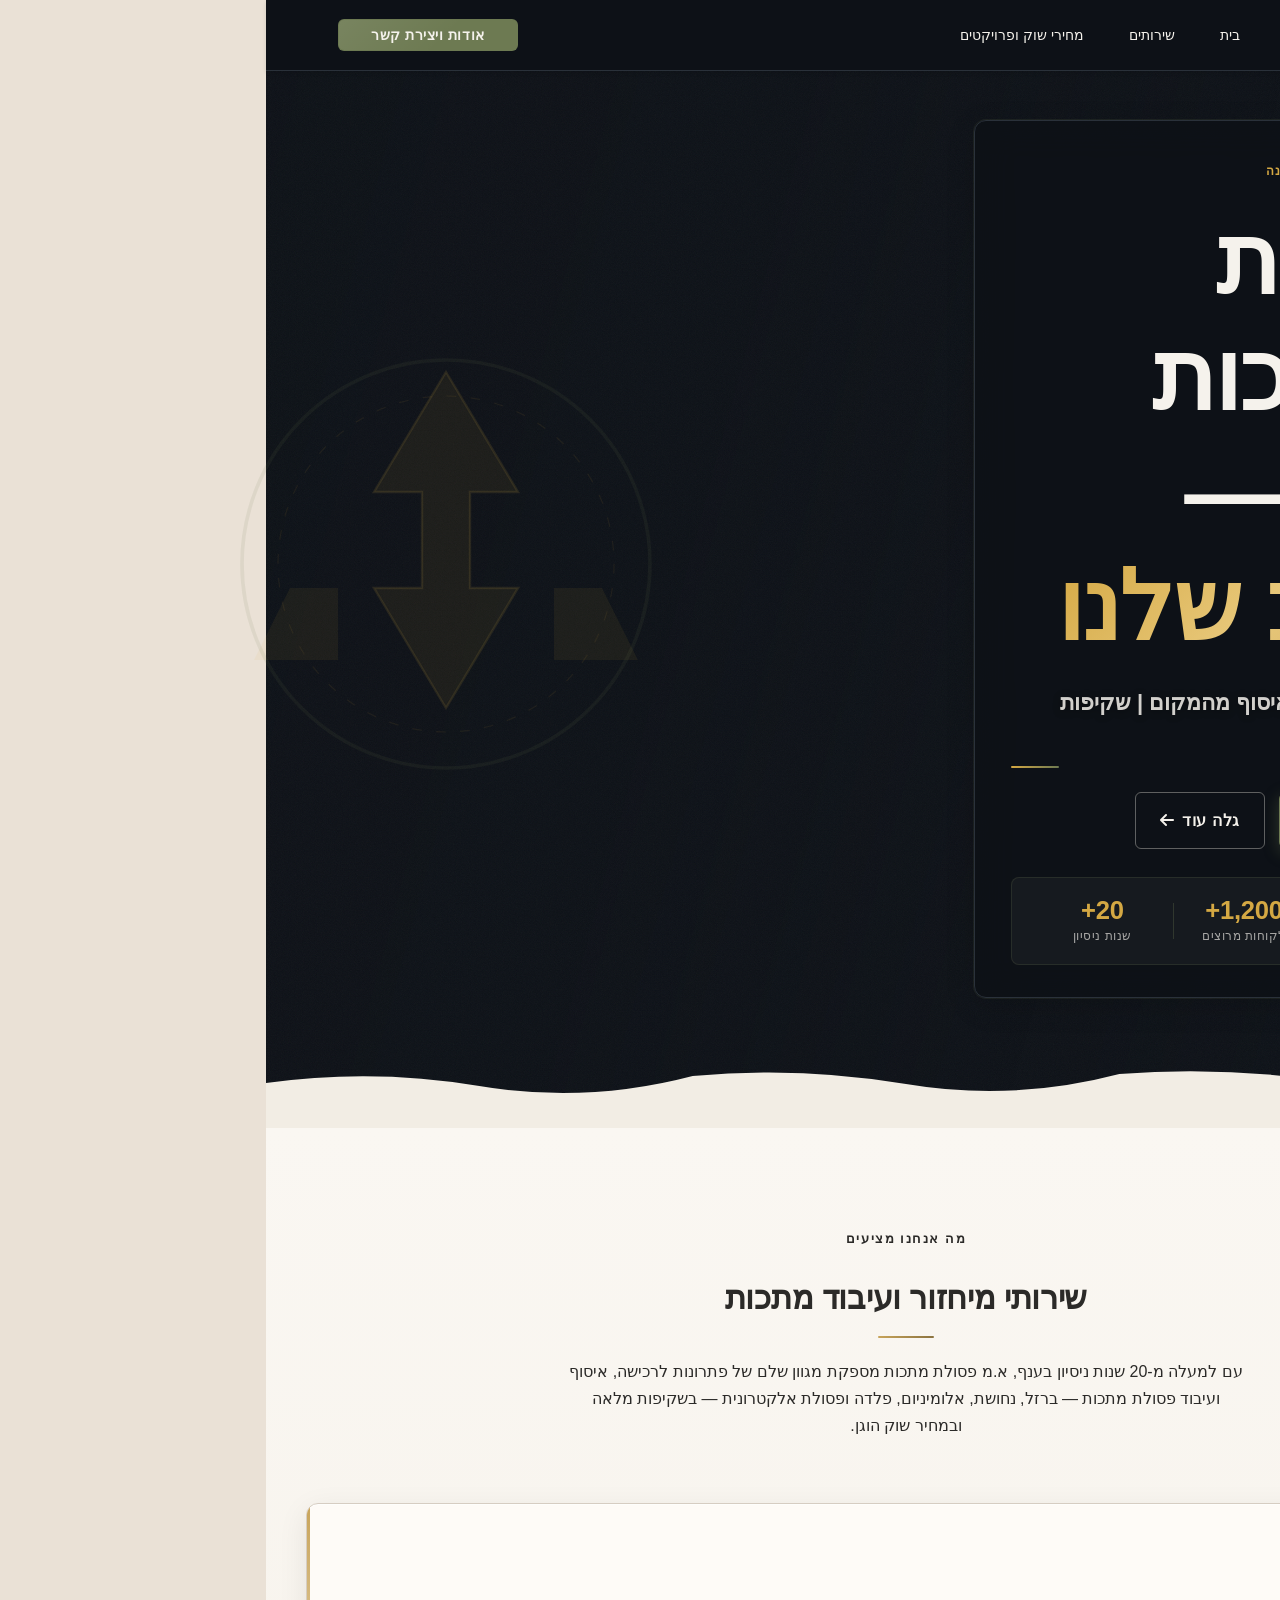
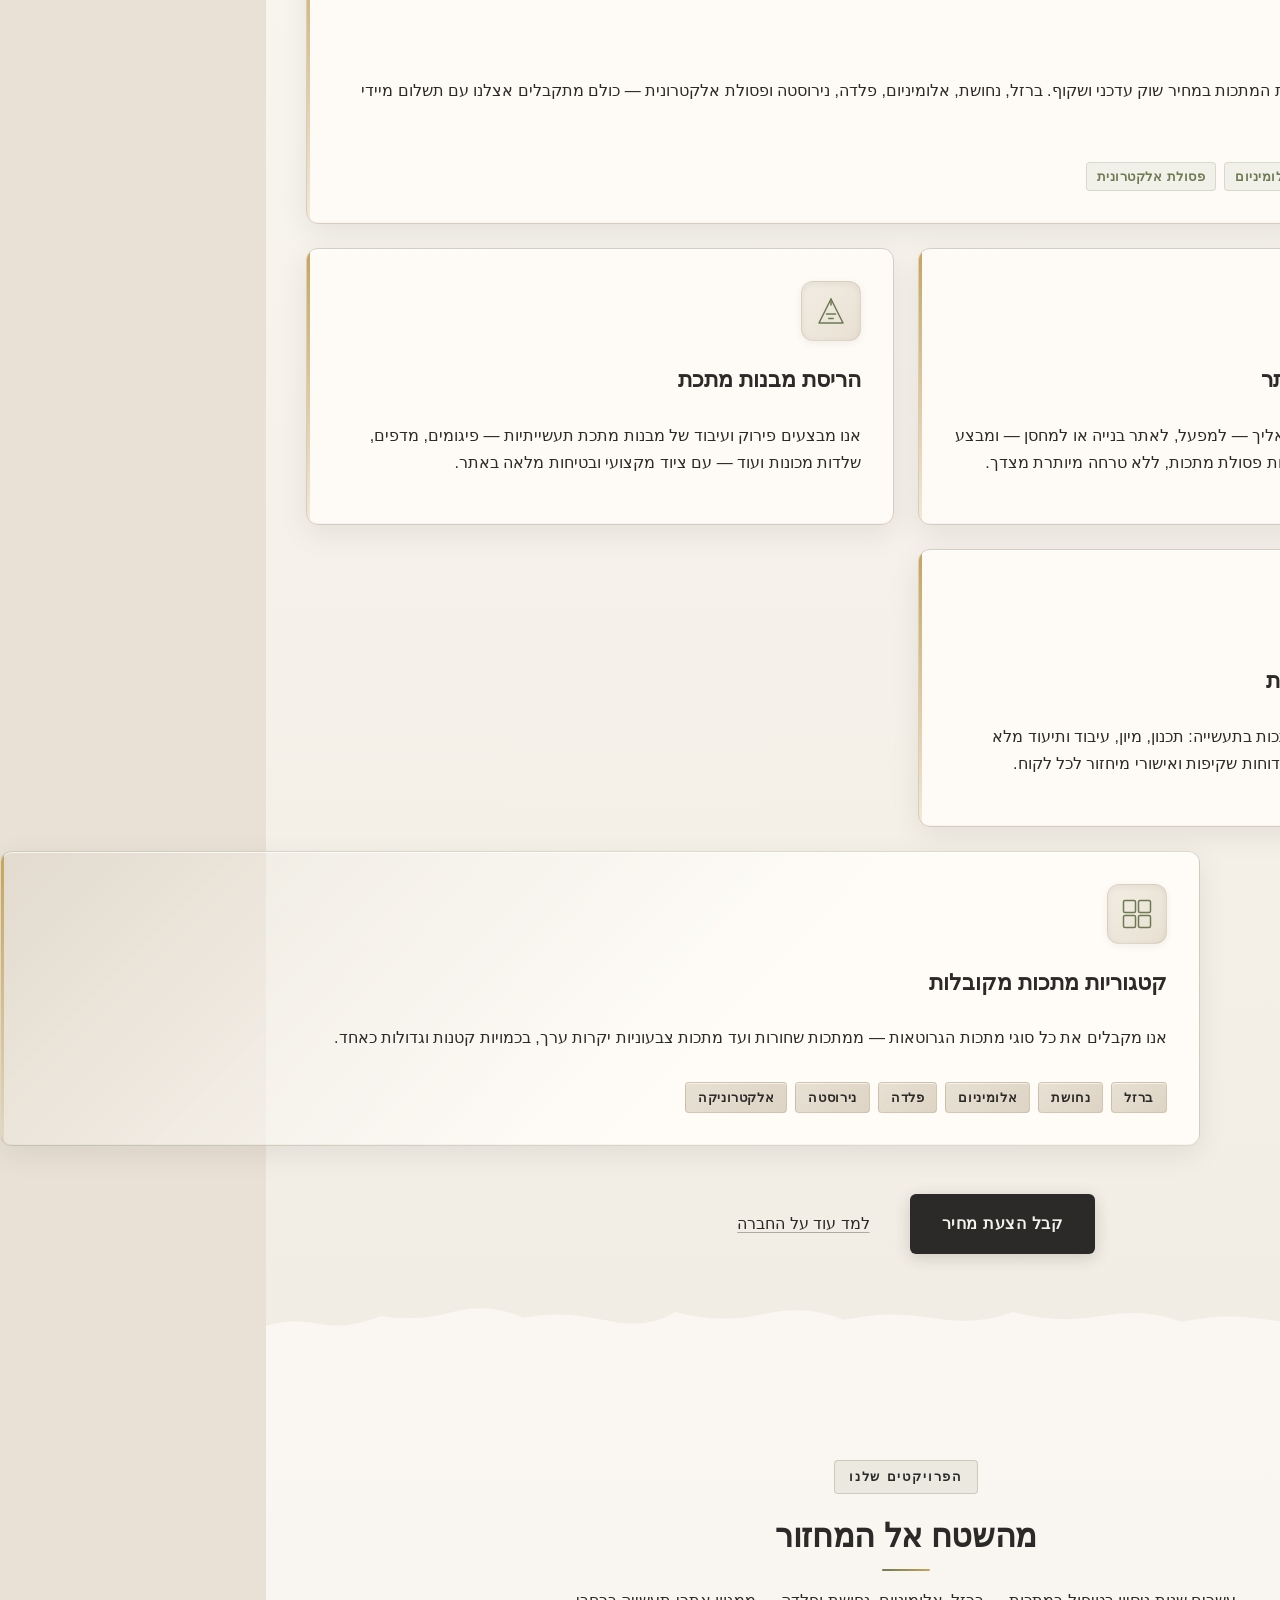
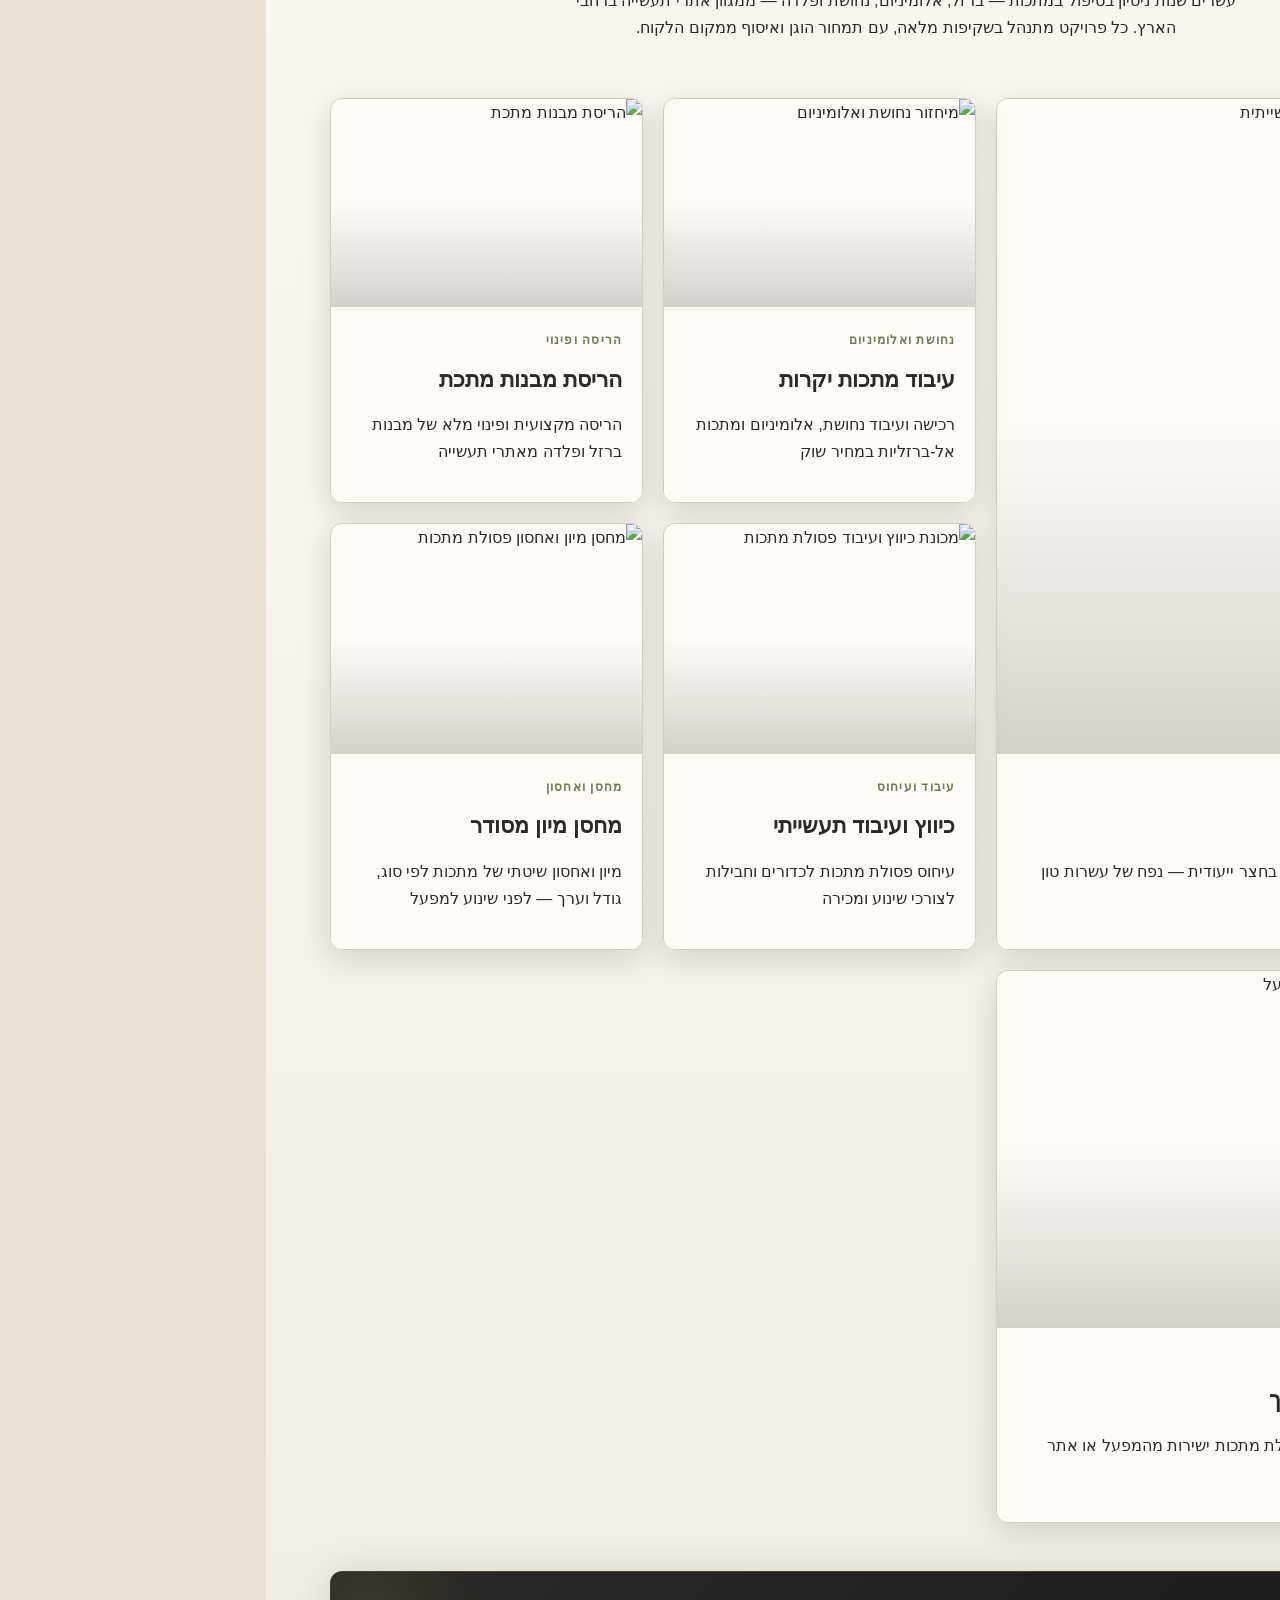
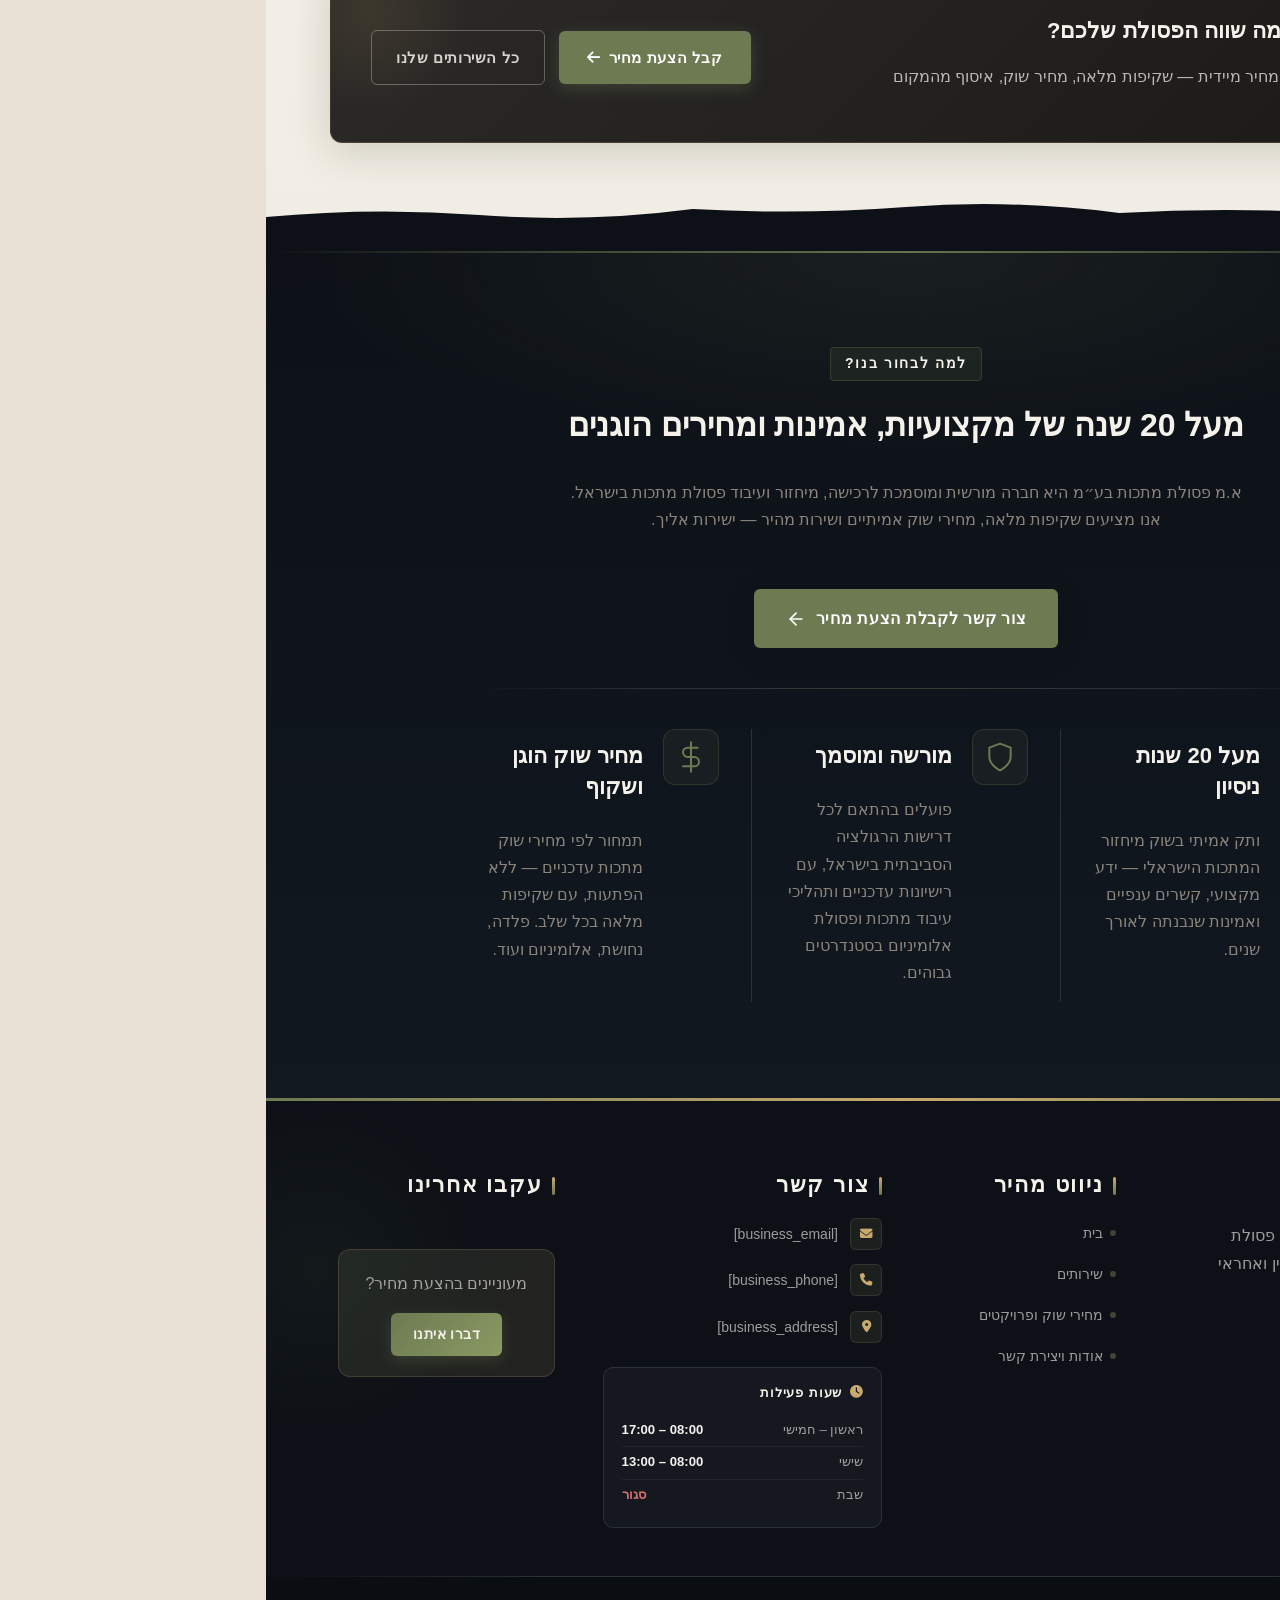
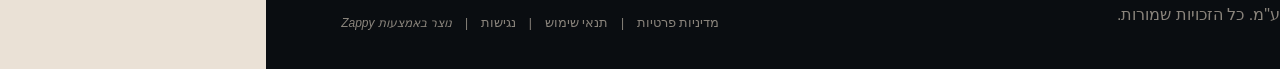
==== commit 6321a8b5: "Background sync: Progressive GitHub Sync" ====
--- a/index.html
+++ b/index.html
@@ -892,24 +892,21 @@
   </div>
 </section>
 
-<section data-band-index="1" class="index-services-section" data-layout-spec="בית-services" dir="rtl">
+<section data-band-index="1" class="index-services-section" data-layout-spec="בית-services" dir="rtl" id="index-services-section">
   <!-- Decorative background texture -->
   <div class="iss-bg-texture" aria-hidden="true"></div>
 
   <!-- Section intro -->
   <div class="iss-container">
     <div class="iss-intro">
-      <span class="iss-eyebrow">מה אנחנו מציעים</span>
-      <h2 class="iss-heading">שירותי מיחזור ועיבוד מתכות</h2>
+      <p class="zappy-editable"><span class="iss-eyebrow" style="color: rgb(43, 42, 40) !important;">מה אנחנו מציעים</span>
+      </p><h2 class="iss-heading">שירותי מיחזור ועיבוד מתכות</h2>
       <div class="iss-heading-rule" aria-hidden="true"></div>
       <p class="iss-intro-text">עם למעלה מ-20 שנות ניסיון בענף, א.מ פסולת מתכות מספקת מגוון שלם של פתרונות לרכישה, איסוף ועיבוד פסולת מתכות — ברזל, נחושת, אלומיניום, פלדה ופסולת אלקטרונית — בשקיפות מלאה ובמחיר שוק הוגן.</p>
     </div>
 
     <!-- Services grid -->
-    <div class="iss-grid">
-
-      <!-- Card 1: רכישת מתכות -->
-      <article class="iss-card iss-card--wide">
+    <div class="iss-grid zappy-preserve-css-grid" id="zappy-auto-grid-1779059782297-0waxh6" data-zappy-auto-grid="true" data-original-item-width="280" data-original-gap="24px" style="align-items: stretch !important; --zappy-grid-cols: repeat(2, minmax(0, 1fr)); display: grid; grid-template-columns: repeat(2, minmax(0, 1fr));" data-zappy-explicit-columns="true"><article class="iss-card iss-card--wide"  data-grid-item-index="0">
         <div class="iss-card-icon-badge" aria-hidden="true">
           <svg data-element-type="icon" data-icon-type="svg" xmlns="http://www.w3.org/2000/svg" viewBox="0 0 48 48" width="36" height="36" fill="none" stroke="currentColor" stroke-width="2" stroke-linecap="round" stroke-linejoin="round" aria-hidden="true">
             <circle cx="24" cy="24" r="20"></circle>
@@ -919,7 +916,7 @@
         </div>
         <div class="iss-card-content">
           <h3 class="iss-card-title">רכישת פסולת מתכות</h3>
-          <p class="iss-card-desc">אנו רוכשים את כל סוגי פסולת המתכות במחיר שוק עדכני ושקוף. ברזל, נחושת, אלומיניום, פלדה, נירוסטה ופסולת אלקטרונית — כולם מתקבלים אצלנו עם תשלום מיידי וכנה.</p>
+          <p class="iss-card-desc" >אנו רוכשים את כל סוגי פסולת המתכות במחיר שוק עדכני ושקוף. ברזל, נחושת, אלומיניום, פלדה, נירוסטה ופסולת אלקטרונית — כולם מתקבלים אצלנו עם תשלום מיידי וכנה.</p>
           <ul class="iss-card-tags">
             <li>ברזל ופלדה</li>
             <li>נחושת</li>
@@ -927,10 +924,7 @@
             <li>פסולת אלקטרונית</li>
           </ul>
         </div>
-      </article>
-
-      <!-- Card 2: איסוף מהמקום -->
-      <article class="iss-card">
+      </article><article class="iss-card" style="display: flex !important; flex-direction: column !important; justify-content: center !important; align-items: stretch !important; align-self: stretch !important; height: 100% !important;" data-grid-item-index="1">
         <div class="iss-card-icon-badge" aria-hidden="true">
           <svg data-element-type="icon" data-icon-type="svg" xmlns="http://www.w3.org/2000/svg" viewBox="0 0 48 48" width="36" height="36" fill="none" stroke="currentColor" stroke-width="2" stroke-linecap="round" stroke-linejoin="round" aria-hidden="true">
             <rect x="4" y="20" width="40" height="18" rx="3"></rect>
@@ -944,10 +938,7 @@
           <h3 class="iss-card-title">איסוף מהמפעל והאתר</h3>
           <p class="iss-card-desc">צוות הלוגיסטיקה שלנו מגיע אליך — למפעל, לאתר בנייה או למחסן — ומבצע איסוף מסודר ויעיל של כל כמות פסולת מתכות, ללא טרחה מיותרת מצדך.</p>
         </div>
-      </article>
-
-      <!-- Card 3: הריסת מבנות מתכת -->
-      <article class="iss-card">
+      </article><article class="iss-card"  data-grid-item-index="2">
         <div class="iss-card-icon-badge" aria-hidden="true">
           <svg data-element-type="icon" data-icon-type="svg" xmlns="http://www.w3.org/2000/svg" viewBox="0 0 48 48" width="36" height="36" fill="none" stroke="currentColor" stroke-width="2" stroke-linecap="round" stroke-linejoin="round" aria-hidden="true">
             <path d="M8 40L24 8l16 32H8z"></path>
@@ -960,10 +951,7 @@
           <h3 class="iss-card-title">הריסת מבנות מתכת</h3>
           <p class="iss-card-desc">אנו מבצעים פירוק ועיבוד של מבנות מתכת תעשייתיות — פיגומים, מדפים, שלדות מכונות ועוד — עם ציוד מקצועי ובטיחות מלאה באתר.</p>
         </div>
-      </article>
-
-      <!-- Card 4: ניהול פסולת תעשייתית -->
-      <article class="iss-card">
+      </article><article class="iss-card"  data-grid-item-index="3">
         <div class="iss-card-icon-badge" aria-hidden="true">
           <svg data-element-type="icon" data-icon-type="svg" xmlns="http://www.w3.org/2000/svg" viewBox="0 0 48 48" width="36" height="36" fill="none" stroke="currentColor" stroke-width="2" stroke-linecap="round" stroke-linejoin="round" aria-hidden="true">
             <path d="M24 4a20 20 0 100 40A20 20 0 0024 4z"></path>
@@ -976,10 +964,7 @@
           <h3 class="iss-card-title">ניהול פסולת תעשייתית</h3>
           <p class="iss-card-desc">פתרון כולל לניהול פסולת מתכות בתעשייה: תכנון, מיון, עיבוד ותיעוד מלא לצרכי רגולציה. אנו מספקים דוחות שקיפות ואישורי מיחזור לכל לקוח.</p>
         </div>
-      </article>
-
-      <!-- Card 5: קטגוריות מתכות -->
-      <article class="iss-card iss-card--accent">
+      </article><article class="iss-card iss-card--accent"  data-grid-item-index="4">
         <div class="iss-card-icon-badge" aria-hidden="true">
           <svg data-element-type="icon" data-icon-type="svg" xmlns="http://www.w3.org/2000/svg" viewBox="0 0 48 48" width="36" height="36" fill="none" stroke="currentColor" stroke-width="2" stroke-linecap="round" stroke-linejoin="round" aria-hidden="true">
             <rect x="6" y="6" width="16" height="16" rx="2"></rect>
@@ -1000,256 +985,25 @@
             <span class="iss-metal-tag">אלקטרוניקה</span>
           </div>
         </div>
-      </article>
-
-    </div>
+      </article></div>
     <!-- End grid -->
 
     <!-- CTA -->
     <div class="iss-cta-row">
-      <a href="#contact" class="iss-btn-primary">קבל הצעת מחיר</a>
-      <a href="#about" class="iss-btn-ghost">למד עוד על החברה</a>
+      <a href="#contact" class="iss-btn-primary" data-element-type="button" data-element-id="btn-1779059782096-cxdgvccot" data-native-element="true">קבל הצעת מחיר</a>
+      <a href="#about" class="iss-btn-ghost" data-element-type="button" data-element-id="btn-1779059782096-kdxq9e4mr" data-native-element="true">למד עוד על החברה</a>
     </div>
   </div>
 
   <!-- Bottom torn-metal divider -->
   <div class="iss-divider-wrapper">
     <svg data-no-icon-edit="true" aria-hidden="true" viewBox="0 0 1440 90" preserveAspectRatio="none" xmlns="http://www.w3.org/2000/svg">
-      <path d="M0,90 L0,52 Q30,44 60,50 T130,42 Q170,48 210,38 T290,44 Q330,36 380,46 T460,38 Q510,50 560,40 T650,46 Q700,36 750,44 T840,38 Q890,50 940,42 T1030,48 Q1080,38 1130,46 T1220,40 Q1280,48 1320,42 T1400,50 L1440,46 L1440,90 Z" fill="#0D1117"></path>
+      <path d="M0,90 L0,52 Q30,44 60,50 T130,42 Q170,48 210,38 T290,44 Q330,36 380,46 T460,38 Q510,50 560,40 T650,46 Q700,36 750,44 T840,38 Q890,50 940,42 T1030,48 Q1080,38 1130,46 T1220,40 Q1280,48 1320,42 T1400,50 L1440,46 L1440,90 Z" fill="#FAF7F2"></path>
     </svg>
   </div>
 </section>
 
-<section data-band-index="2" class="index-pricing-section" data-layout-spec="בית-pricing" dir="rtl">
-  <!-- Background texture overlay -->
-  <div class="index-pricing-texture" aria-hidden="true"></div>
-
-  <div class="index-pricing-container">
-
-    <!-- Header Block -->
-    <div class="index-pricing-header">
-      <span class="index-pricing-eyebrow">מחירי שוק עדכניים</span>
-      <h2 class="index-pricing-title">אנחנו משלמים מחיר שוק אמיתי</h2>
-      <p class="index-pricing-subtitle">שקיפות מלאה בתמחור — המחירים שלנו מתעדכנים בהתאם לשוק הגלובלי ומשקפים את הערך האמיתי של המתכות שלך. ללא הפתעות, ללא עמלות נסתרות.</p>
-    </div>
-
-    <!-- Two-column band -->
-    <div class="index-pricing-columns">
-
-      <!-- START: Price Table -->
-      <div class="index-pricing-table-panel">
-        <div class="index-pricing-panel-header">
-          <span class="index-pricing-panel-icon" aria-hidden="true">
-            <svg width="20" height="20" viewBox="0 0 24 24" fill="none" stroke="currentColor" stroke-width="2" stroke-linecap="round" stroke-linejoin="round" data-element-type="icon" data-icon-type="svg"><rect x="2" y="3" width="20" height="14" rx="2"></rect><line x1="8" y1="21" x2="16" y2="21"></line><line x1="12" y1="17" x2="12" y2="21"></line></svg>
-          </span>
-          <span class="index-pricing-panel-title">טבלת מחירים — מתכות</span>
-          <span class="index-pricing-live-badge">עדכני</span>
-        </div>
-        <table class="index-pricing-table">
-          <thead>
-            <tr>
-              <th>סוג מתכת</th>
-              <th>מחיר לק"ג</th>
-              <th>מגמה</th>
-            </tr>
-          </thead>
-          <tbody>
-            <tr class="index-pricing-row-highlight">
-              <td>
-                <span class="index-pricing-metal-dot" style="background:#b87333"></span>
-                נחושת
-              </td>
-              <td class="index-pricing-value">₪28–34</td>
-              <td class="index-pricing-trend up">
-                <svg width="14" height="14" viewBox="0 0 24 24" fill="none" stroke="currentColor" stroke-width="2.5" stroke-linecap="round" stroke-linejoin="round" aria-hidden="true"><polyline points="18 15 12 9 6 15"></polyline></svg>
-                עלייה
-              </td>
-            </tr>
-            <tr>
-              <td>
-                <span class="index-pricing-metal-dot" style="background:#aaa9ad"></span>
-                אלומיניום
-              </td>
-              <td class="index-pricing-value">₪4–7</td>
-              <td class="index-pricing-trend stable">
-                <svg width="14" height="14" viewBox="0 0 24 24" fill="none" stroke="currentColor" stroke-width="2.5" stroke-linecap="round" stroke-linejoin="round" aria-hidden="true"><line x1="5" y1="12" x2="19" y2="12"></line></svg>
-                יציב
-              </td>
-            </tr>
-            <tr>
-              <td>
-                <span class="index-pricing-metal-dot" style="background:#8c8c8c"></span>
-                ברזל ופלדה
-              </td>
-              <td class="index-pricing-value">₪0.8–1.4</td>
-              <td class="index-pricing-trend up">
-                <svg width="14" height="14" viewBox="0 0 24 24" fill="none" stroke="currentColor" stroke-width="2.5" stroke-linecap="round" stroke-linejoin="round" aria-hidden="true"><polyline points="18 15 12 9 6 15"></polyline></svg>
-                עלייה
-              </td>
-            </tr>
-            <tr>
-              <td>
-                <span class="index-pricing-metal-dot" style="background:#ffd700"></span>
-                פליז
-              </td>
-              <td class="index-pricing-value">₪14–18</td>
-              <td class="index-pricing-trend down">
-                <svg width="14" height="14" viewBox="0 0 24 24" fill="none" stroke="currentColor" stroke-width="2.5" stroke-linecap="round" stroke-linejoin="round" aria-hidden="true"><polyline points="6 9 12 15 18 9"></polyline></svg>
-                ירידה
-              </td>
-            </tr>
-            <tr>
-              <td>
-                <span class="index-pricing-metal-dot" style="background:#e8e8e8"></span>
-                נירוסטה
-              </td>
-              <td class="index-pricing-value">₪2.5–4</td>
-              <td class="index-pricing-trend stable">
-                <svg width="14" height="14" viewBox="0 0 24 24" fill="none" stroke="currentColor" stroke-width="2.5" stroke-linecap="round" stroke-linejoin="round" aria-hidden="true"><line x1="5" y1="12" x2="19" y2="12"></line></svg>
-                יציב
-              </td>
-            </tr>
-            <tr>
-              <td>
-                <span class="index-pricing-metal-dot" style="background:#cd7f32"></span>
-                פסולת אלקטרונית
-              </td>
-              <td class="index-pricing-value">₪6–22</td>
-              <td class="index-pricing-trend up">
-                <svg width="14" height="14" viewBox="0 0 24 24" fill="none" stroke="currentColor" stroke-width="2.5" stroke-linecap="round" stroke-linejoin="round" aria-hidden="true"><polyline points="18 15 12 9 6 15"></polyline></svg>
-                עלייה
-              </td>
-            </tr>
-          </tbody>
-        </table>
-        <p class="index-pricing-table-note">* המחירים מתעדכנים שבועית בהתאם לשוק הגלובלי. צור קשר לקבלת הצעה מדויקת.</p>
-      </div>
-
-      <!-- END: Chart Panel -->
-      <div class="index-pricing-chart-panel">
-        <div class="index-pricing-panel-header">
-          <span class="index-pricing-panel-icon" aria-hidden="true">
-            <svg width="20" height="20" viewBox="0 0 24 24" fill="none" stroke="currentColor" stroke-width="2" stroke-linecap="round" stroke-linejoin="round" data-element-type="icon" data-icon-type="svg"><polyline points="22 12 18 12 15 21 9 3 6 12 2 12"></polyline></svg>
-          </span>
-          <span class="index-pricing-panel-title">מגמת מחירים — 6 חודשים</span>
-        </div>
-        <div class="index-pricing-chart-area">
-          <!-- SVG Line Chart -->
-          <svg class="index-pricing-chart-svg" viewBox="0 0 480 220" preserveAspectRatio="none" xmlns="http://www.w3.org/2000/svg" aria-label="גרף מגמת מחירי מתכות" data-no-icon-edit="true">
-            <!-- Grid lines -->
-            <line x1="0" y1="44" x2="480" y2="44" stroke="rgba(245,242,236,0.08)" stroke-width="1"></line>
-            <line x1="0" y1="88" x2="480" y2="88" stroke="rgba(245,242,236,0.08)" stroke-width="1"></line>
-            <line x1="0" y1="132" x2="480" y2="132" stroke="rgba(245,242,236,0.08)" stroke-width="1"></line>
-            <line x1="0" y1="176" x2="480" y2="176" stroke="rgba(245,242,236,0.08)" stroke-width="1"></line>
-            <!-- Copper line + fill -->
-            <defs>
-              <linearGradient id="copperGrad" x1="0" y1="0" x2="0" y2="1">
-                <stop offset="0%" stop-color="#b87333" stop-opacity="0.35"></stop>
-                <stop offset="100%" stop-color="#b87333" stop-opacity="0"></stop>
-              </linearGradient>
-              <linearGradient id="aluminumGrad" x1="0" y1="0" x2="0" y2="1">
-                <stop offset="0%" stop-color="#6D7A52" stop-opacity="0.28"></stop>
-                <stop offset="100%" stop-color="#6D7A52" stop-opacity="0"></stop>
-              </linearGradient>
-              <linearGradient id="steelGrad" x1="0" y1="0" x2="0" y2="1">
-                <stop offset="0%" stop-color="#8c8c8c" stop-opacity="0.22"></stop>
-                <stop offset="100%" stop-color="#8c8c8c" stop-opacity="0"></stop>
-              </linearGradient>
-              <filter id="glowGreen">
-                <feGaussianBlur stdDeviation="3" result="coloredBlur"></feGaussianBlur>
-                <feMerge><feMergeNode in="coloredBlur"></feMergeNode><feMergeNode in="SourceGraphic"></feMergeNode></feMerge>
-              </filter>
-            </defs>
-            <!-- Copper area fill -->
-            <path d="M0,155 C40,148 80,130 120,118 C160,106 200,98 240,88 C280,78 320,72 360,62 C400,52 440,48 480,42 L480,220 L0,220 Z" fill="url(#copperGrad)"></path>
-            <!-- Copper line -->
-            <path d="M0,155 C40,148 80,130 120,118 C160,106 200,98 240,88 C280,78 320,72 360,62 C400,52 440,48 480,42" fill="none" stroke="#b87333" stroke-width="2.5" stroke-linecap="round" filter="url(#glowGreen)"></path>
-            <!-- Aluminum area fill -->
-            <path d="M0,170 C40,168 80,162 120,158 C160,154 200,150 240,148 C280,146 320,142 360,138 C400,134 440,132 480,128 L480,220 L0,220 Z" fill="url(#aluminumGrad)"></path>
-            <!-- Aluminum line -->
-            <path d="M0,170 C40,168 80,162 120,158 C160,154 200,150 240,148 C280,146 320,142 360,138 C400,134 440,132 480,128" fill="none" stroke="#6D7A52" stroke-width="2" stroke-linecap="round"></path>
-            <!-- Steel line -->
-            <path d="M0,185 C40,184 80,182 120,180 C160,178 200,177 240,176 C280,175 320,173 360,172 C400,171 440,170 480,168" fill="none" stroke="#8c8c8c" stroke-width="1.5" stroke-dasharray="6,3" stroke-linecap="round"></path>
-            <!-- Month labels -->
-            <text x="0" y="215" fill="rgba(245,242,236,0.4)" font-size="11" font-family="Roboto,sans-serif" text-anchor="start">יולי</text>
-            <text x="96" y="215" fill="rgba(245,242,236,0.4)" font-size="11" font-family="Roboto,sans-serif" text-anchor="middle">אוג'</text>
-            <text x="192" y="215" fill="rgba(245,242,236,0.4)" font-size="11" font-family="Roboto,sans-serif" text-anchor="middle">ספט'</text>
-            <text x="288" y="215" fill="rgba(245,242,236,0.4)" font-size="11" font-family="Roboto,sans-serif" text-anchor="middle">אוק'</text>
-            <text x="384" y="215" fill="rgba(245,242,236,0.4)" font-size="11" font-family="Roboto,sans-serif" text-anchor="middle">נוב'</text>
-            <text x="480" y="215" fill="rgba(245,242,236,0.4)" font-size="11" font-family="Roboto,sans-serif" text-anchor="end">דצמ'</text>
-          </svg>
-          <!-- Legend -->
-          <div class="index-pricing-chart-legend">
-            <span class="index-pricing-legend-item">
-              <span class="index-pricing-legend-line" style="background:#b87333"></span>
-              נחושת
-            </span>
-            <span class="index-pricing-legend-item">
-              <span class="index-pricing-legend-line" style="background:#6D7A52"></span>
-              אלומיניום
-            </span>
-            <span class="index-pricing-legend-item">
-              <span class="index-pricing-legend-line" style="background:#8c8c8c; background-image: repeating-linear-gradient(90deg,#8c8c8c 0,#8c8c8c 6px,transparent 6px,transparent 9px)"></span>
-              פלדה
-            </span>
-          </div>
-        </div>
-        <div class="index-pricing-chart-cta">
-          <p>מחיר מדויק לפי כמות וסוג? <strong>נשמח להעריך בחינם.</strong></p>
-          <a href="#contact" class="index-pricing-btn">קבל הצעת מחיר</a>
-        </div>
-      </div>
-
-    </div>
-    <!-- end columns -->
-
-    <!-- Reassurance Strip -->
-    <div class="index-pricing-reassurance">
-      <div class="index-pricing-reassurance-item">
-        <span class="index-pricing-reassurance-icon" aria-hidden="true">
-          <svg width="28" height="28" viewBox="0 0 24 24" fill="none" stroke="currentColor" stroke-width="2" stroke-linecap="round" stroke-linejoin="round" data-element-type="icon" data-icon-type="svg"><path d="M12 22s8-4 8-10V5l-8-3-8 3v7c0 6 8 10 8 10z"></path></svg>
-        </span>
-        <div class="index-pricing-reassurance-content">
-          <strong>שקיפות מלאה בתמחור</strong>
-          <span>מחיר שוק אמיתי ללא עמלות נסתרות — כל תשלום מתועד ומוסבר</span>
-        </div>
-      </div>
-      <div class="index-pricing-reassurance-divider" aria-hidden="true"></div>
-      <div class="index-pricing-reassurance-item">
-        <span class="index-pricing-reassurance-icon" aria-hidden="true">
-          <svg width="28" height="28" viewBox="0 0 24 24" fill="none" stroke="currentColor" stroke-width="2" stroke-linecap="round" stroke-linejoin="round" data-element-type="icon" data-icon-type="svg"><circle cx="12" cy="12" r="10"></circle><polyline points="12 6 12 12 16 14"></polyline></svg>
-        </span>
-        <div class="index-pricing-reassurance-content">
-          <strong>הערכה מהירה במקום</strong>
-          <span>צוות מקצועי מגיע אליך, בודק ומעריך את הפסולת תוך זמן קצר</span>
-        </div>
-      </div>
-      <div class="index-pricing-reassurance-divider" aria-hidden="true"></div>
-      <div class="index-pricing-reassurance-item">
-        <span class="index-pricing-reassurance-icon" aria-hidden="true">
-          <svg width="28" height="28" viewBox="0 0 24 24" fill="none" stroke="currentColor" stroke-width="2" stroke-linecap="round" stroke-linejoin="round" data-element-type="icon" data-icon-type="svg"><rect x="1" y="3" width="15" height="13" rx="2"></rect><path d="M16 8h4l3 3v5h-7V8z"></path><circle cx="5.5" cy="18.5" r="2.5"></circle><circle cx="18.5" cy="18.5" r="2.5"></circle></svg>
-        </span>
-        <div class="index-pricing-reassurance-content">
-          <strong>איסוף אמין מהמקום</strong>
-          <span>לוגיסטיקה מסודרת, ציוד מתאים לכל נפח — מהמפעל ישירות אלינו</span>
-        </div>
-      </div>
-    </div>
-
-  </div>
-  <!-- end container -->
-
-  <!-- Bottom divider: curved fade from dark graphite to light sand -->
-  <div class="index-pricing-divider-wrapper" aria-hidden="true">
-    <svg data-no-icon-edit="true" aria-hidden="true" viewBox="0 0 1200 90" preserveAspectRatio="none" xmlns="http://www.w3.org/2000/svg">
-      <!-- Silver contour accent line -->
-      <path d="M0,32 C150,18 300,42 480,28 C660,14 840,36 1200,22" fill="#FAF7F2" stroke="rgba(180,180,180,0.18)" stroke-width="1.5"></path>
-      <!-- Main fill toward light sand -->
-      <path d="M0,90 L0,38 C150,22 300,48 480,34 C660,20 840,42 1200,28 L1200,90 Z" fill="#FAF7F2"></path>
-    </svg>
-  </div>
-
-</section>
+
 
 <section data-band-index="3" class="index-showcase-section" data-layout-spec="בית-showcase" dir="rtl">
   <!-- Section Header -->
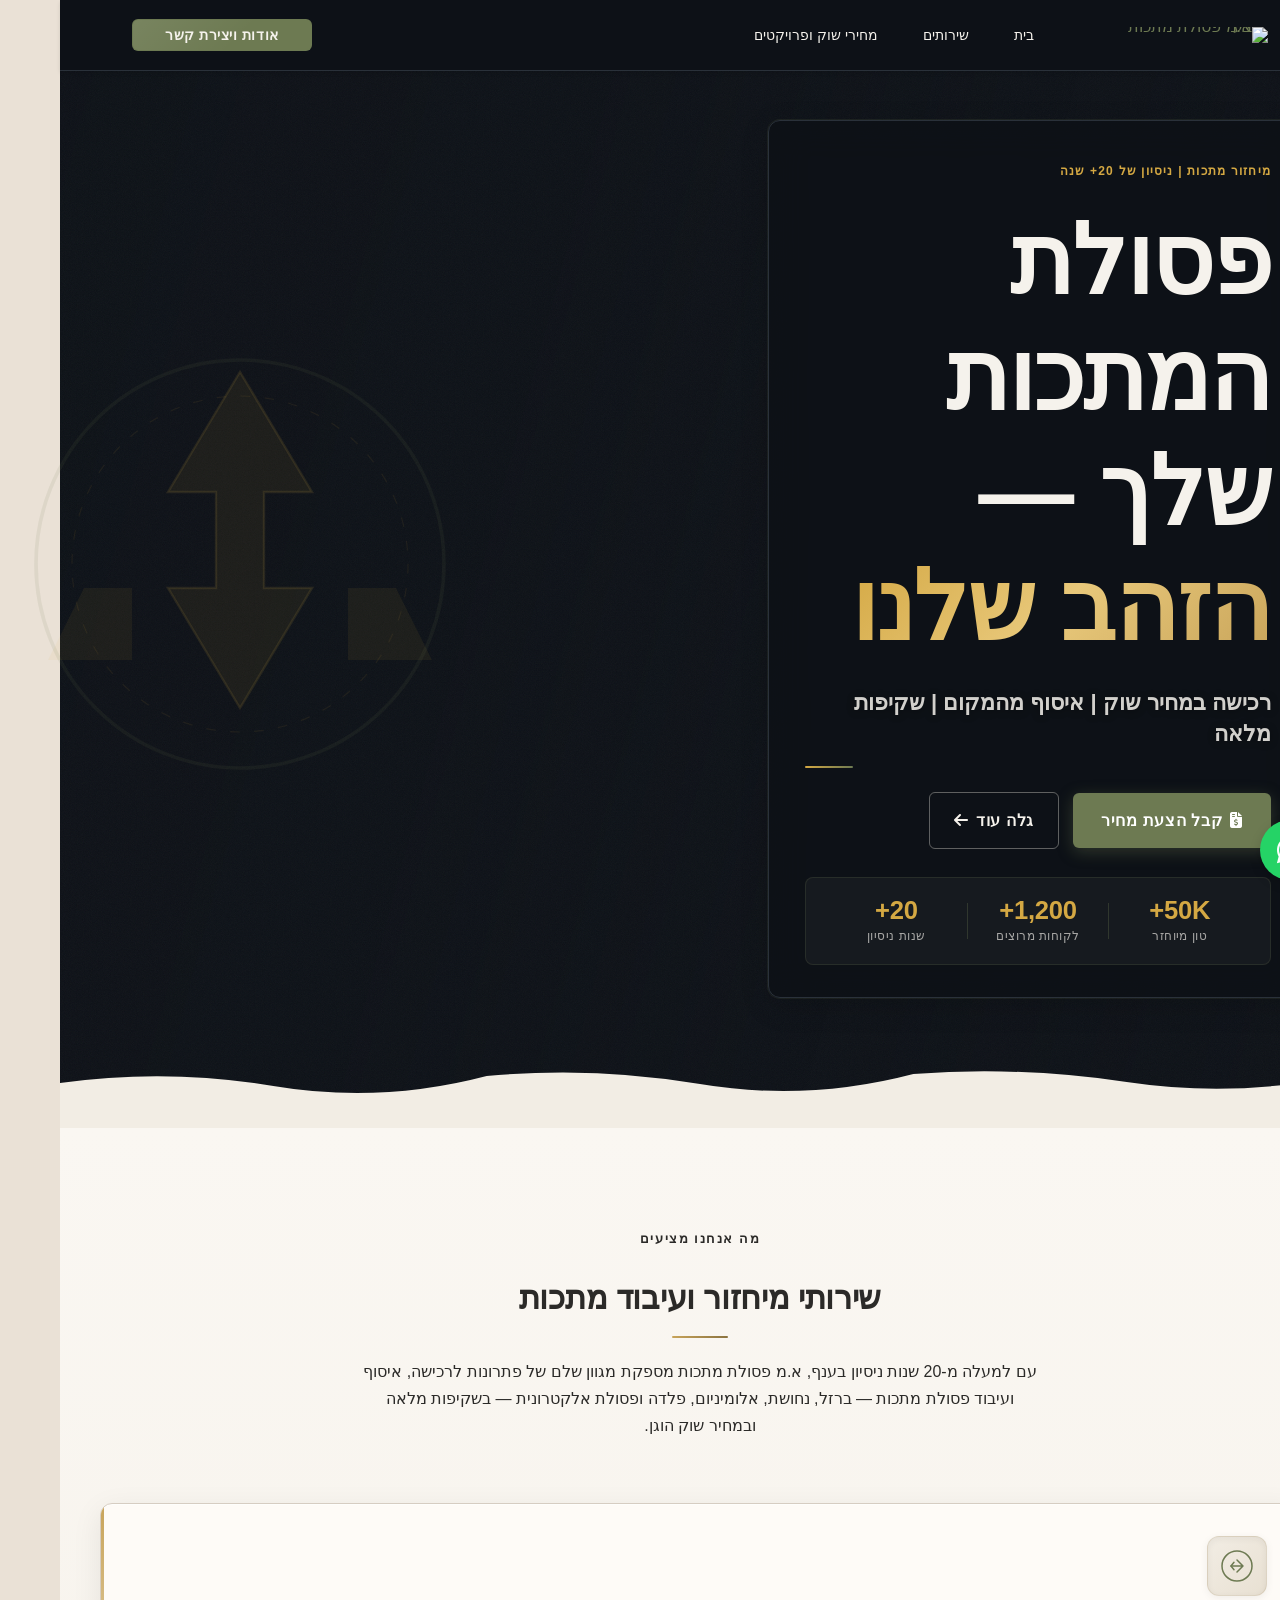
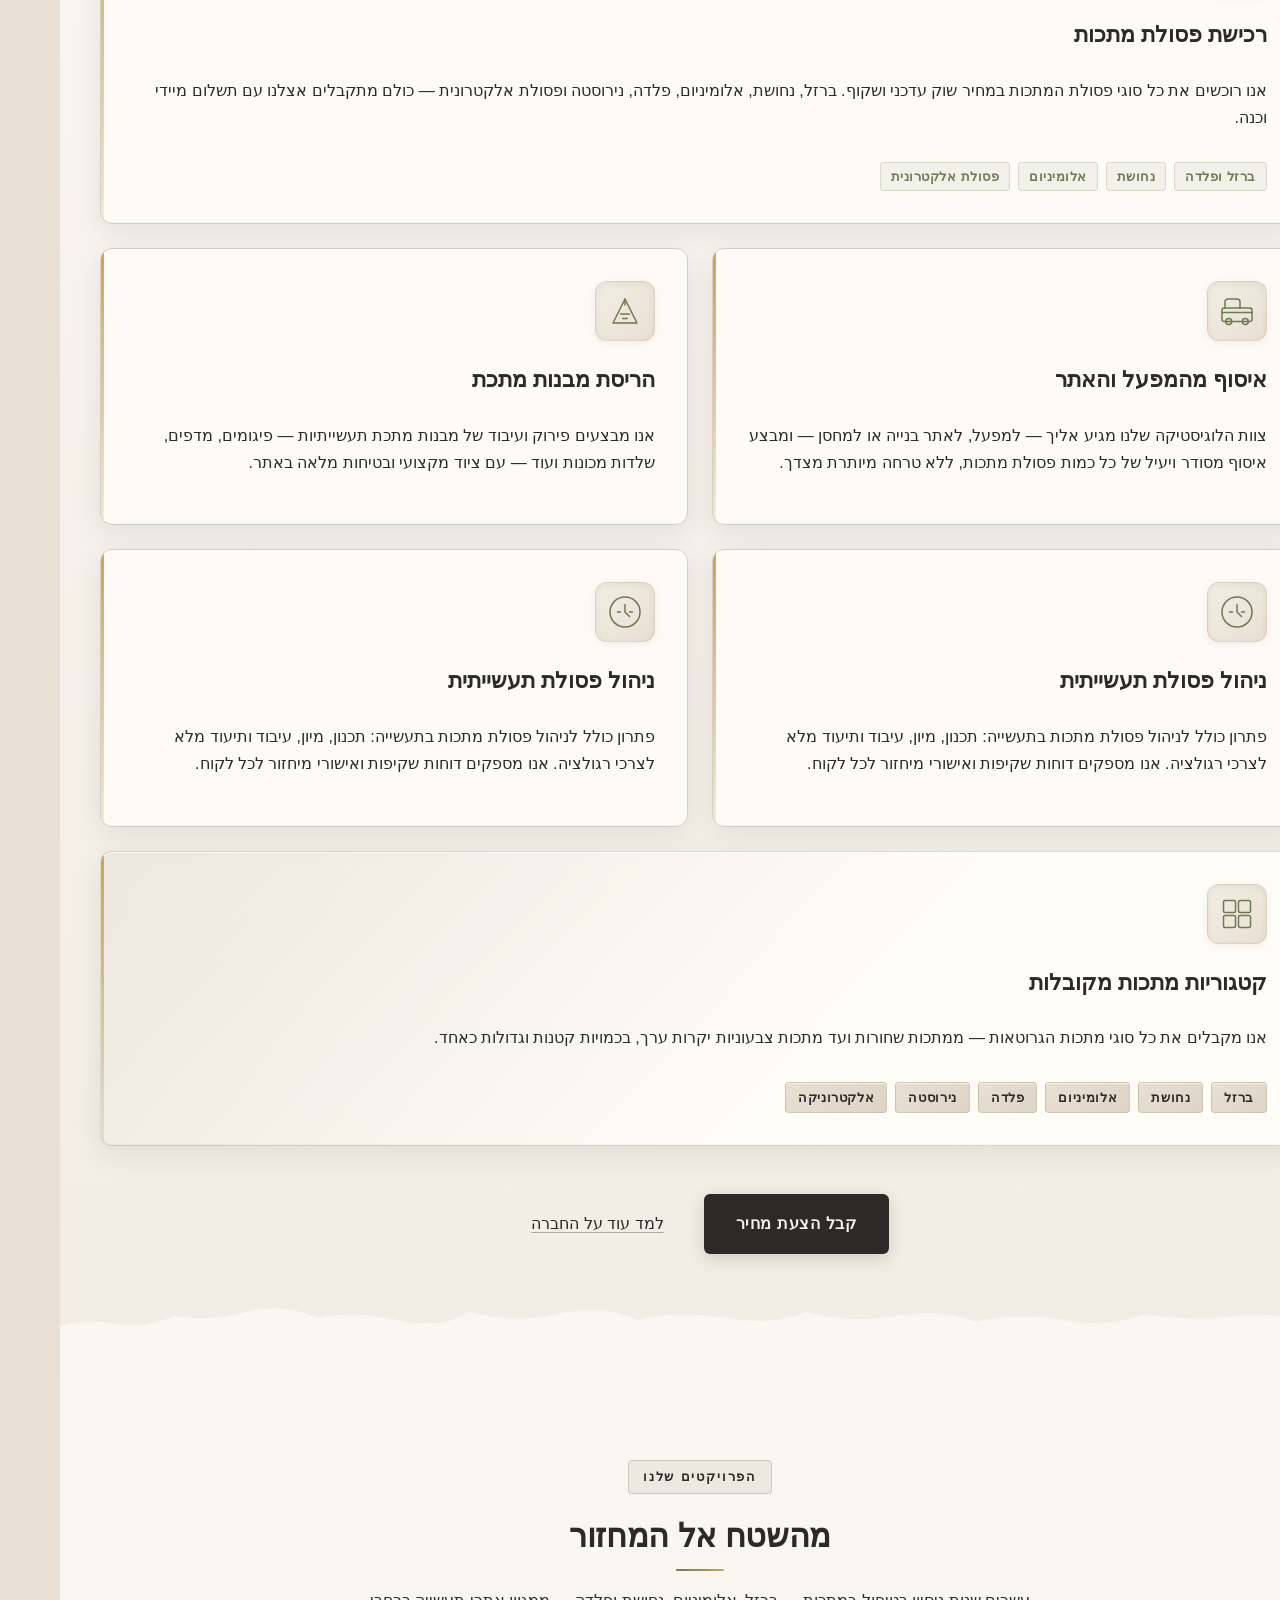
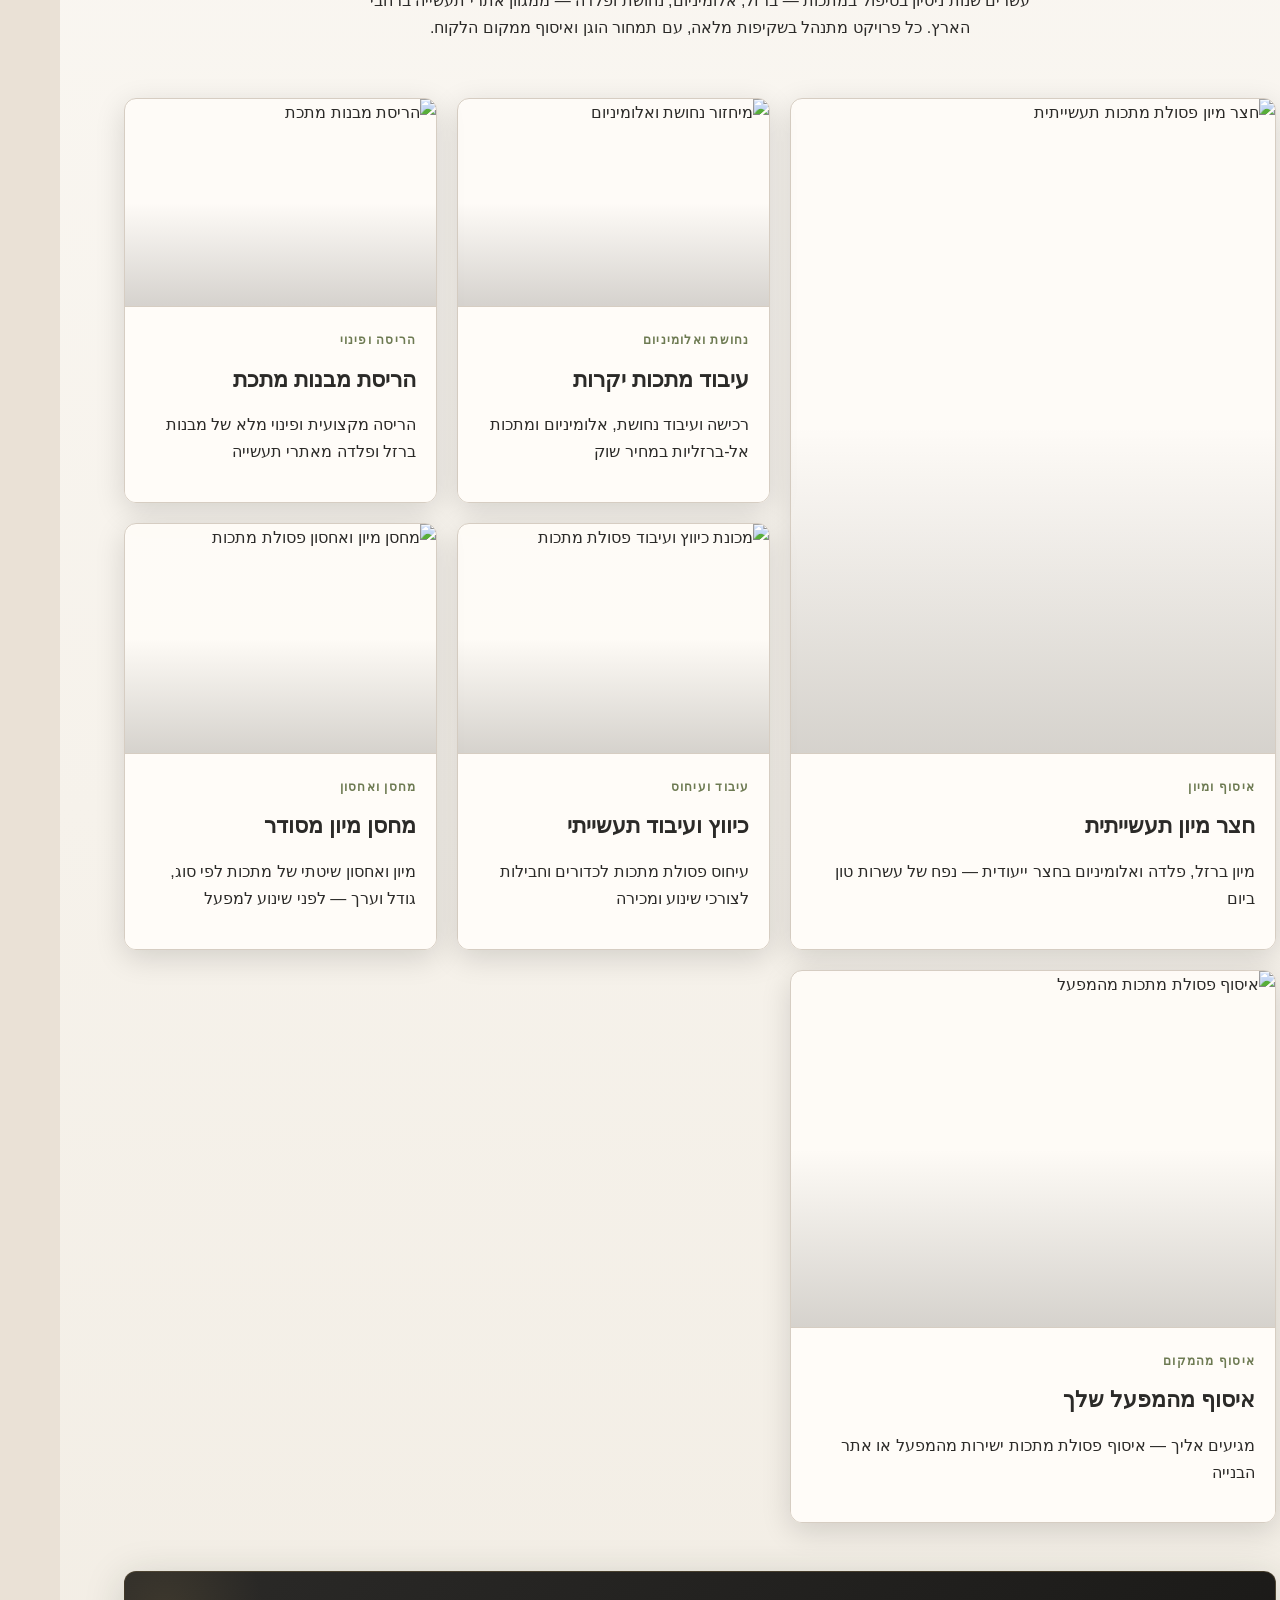
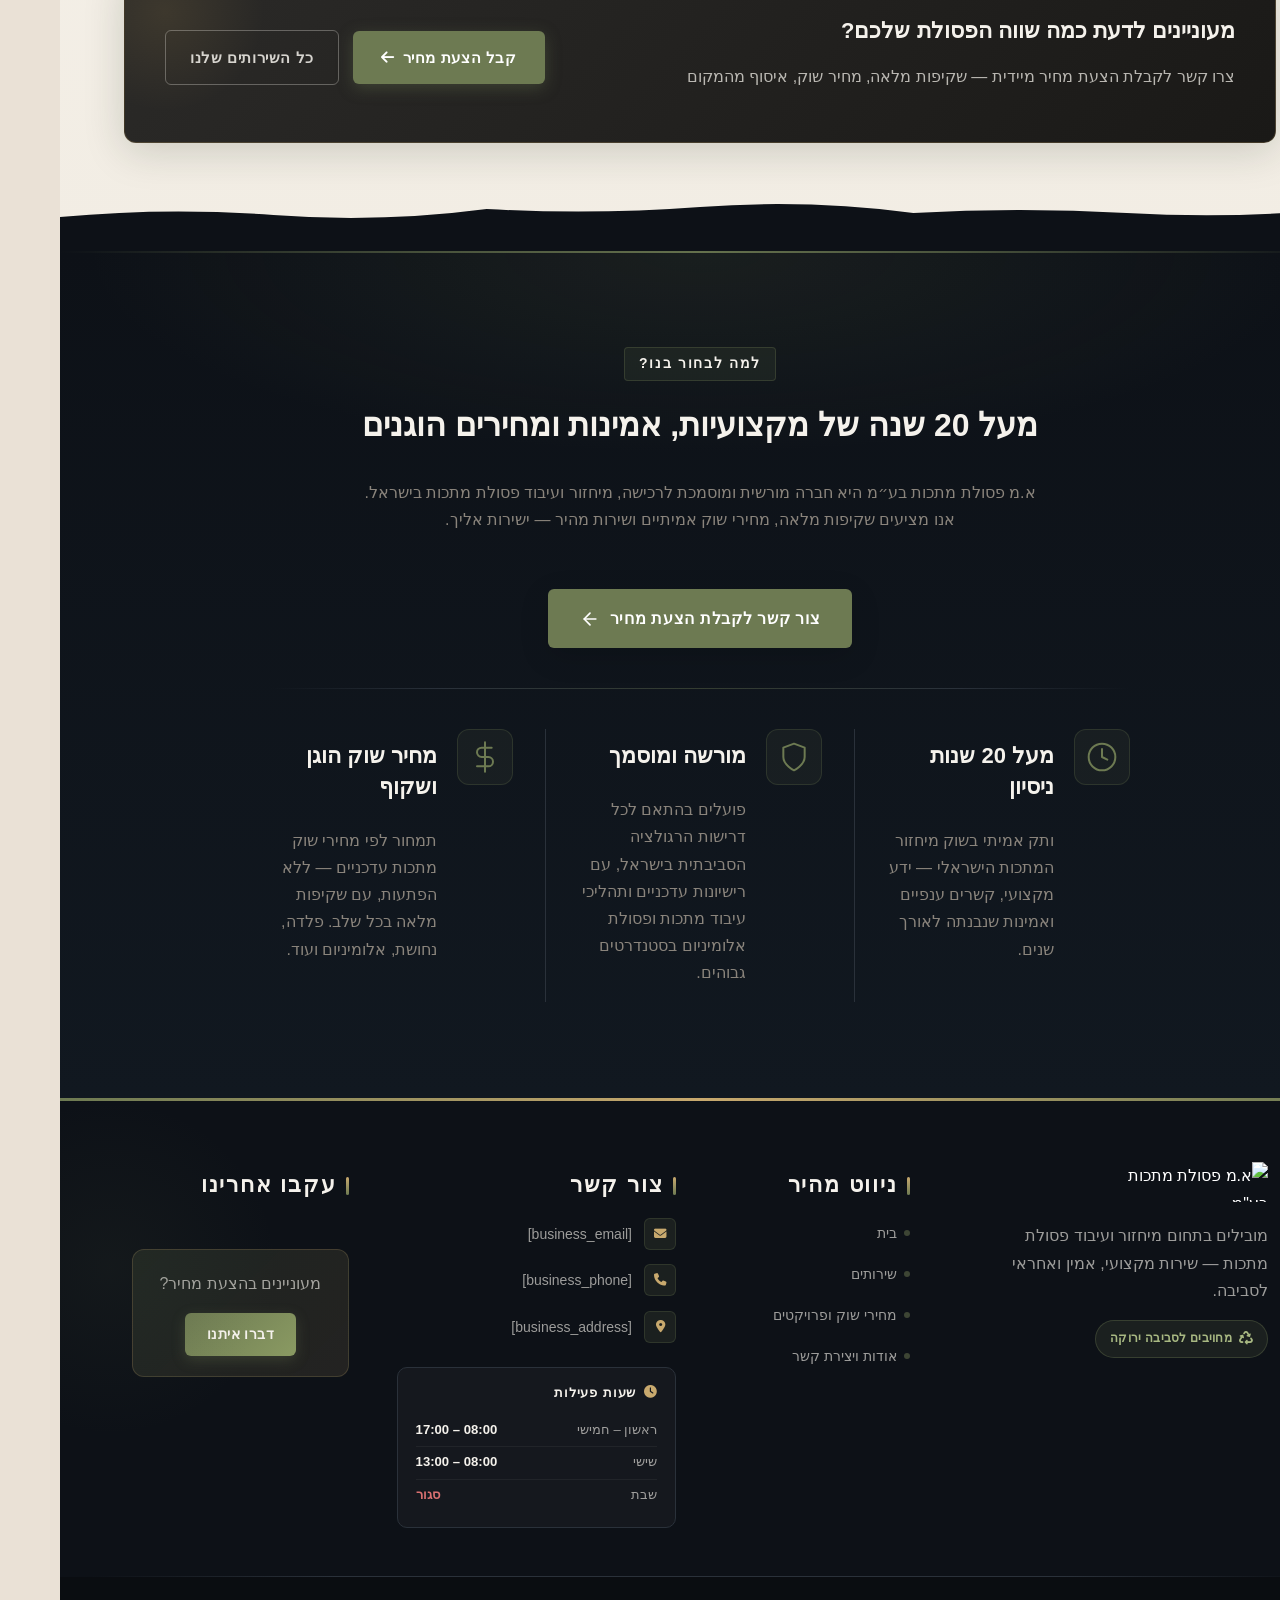
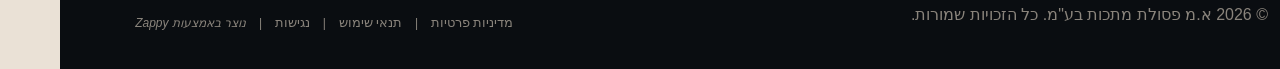
==== commit 72507b31: "Background sync: Progressive GitHub Sync" ====
--- a/index.html
+++ b/index.html
@@ -964,7 +964,20 @@
           <h3 class="iss-card-title">ניהול פסולת תעשייתית</h3>
           <p class="iss-card-desc">פתרון כולל לניהול פסולת מתכות בתעשייה: תכנון, מיון, עיבוד ותיעוד מלא לצרכי רגולציה. אנו מספקים דוחות שקיפות ואישורי מיחזור לכל לקוח.</p>
         </div>
-      </article><article class="iss-card iss-card--accent"  data-grid-item-index="4">
+      </article><article class="iss-card" style="grid-area: auto !important;" data-grid-item-index="4">
+        <div class="iss-card-icon-badge" aria-hidden="true">
+          <svg data-element-type="icon" data-icon-type="svg" xmlns="http://www.w3.org/2000/svg" viewBox="0 0 48 48" width="36" height="36" fill="none" stroke="currentColor" stroke-width="2" stroke-linecap="round" stroke-linejoin="round" aria-hidden="true" data-element-id="icon-1779060064072-xfur7ehca">
+            <path d="M24 4a20 20 0 100 40A20 20 0 0024 4z"></path>
+            <path d="M24 14v10l6 6"></path>
+            <path d="M14 24h4"></path>
+            <path d="M30 24h4"></path>
+          </svg>
+        </div>
+        <div class="iss-card-content">
+          <h3 class="iss-card-title" >ניהול פסולת תעשייתית</h3>
+          <p class="iss-card-desc" >פתרון כולל לניהול פסולת מתכות בתעשייה: תכנון, מיון, עיבוד ותיעוד מלא לצרכי רגולציה. אנו מספקים דוחות שקיפות ואישורי מיחזור לכל לקוח.</p>
+        </div>
+      </article><article class="iss-card iss-card--accent" style="display: flex !important; flex-direction: column !important; justify-content: center !important; align-items: stretch !important; align-self: stretch !important; height: 100% !important;" data-grid-item-index="5">
         <div class="iss-card-icon-badge" aria-hidden="true">
           <svg data-element-type="icon" data-icon-type="svg" xmlns="http://www.w3.org/2000/svg" viewBox="0 0 48 48" width="36" height="36" fill="none" stroke="currentColor" stroke-width="2" stroke-linecap="round" stroke-linejoin="round" aria-hidden="true">
             <rect x="6" y="6" width="16" height="16" rx="2"></rect>
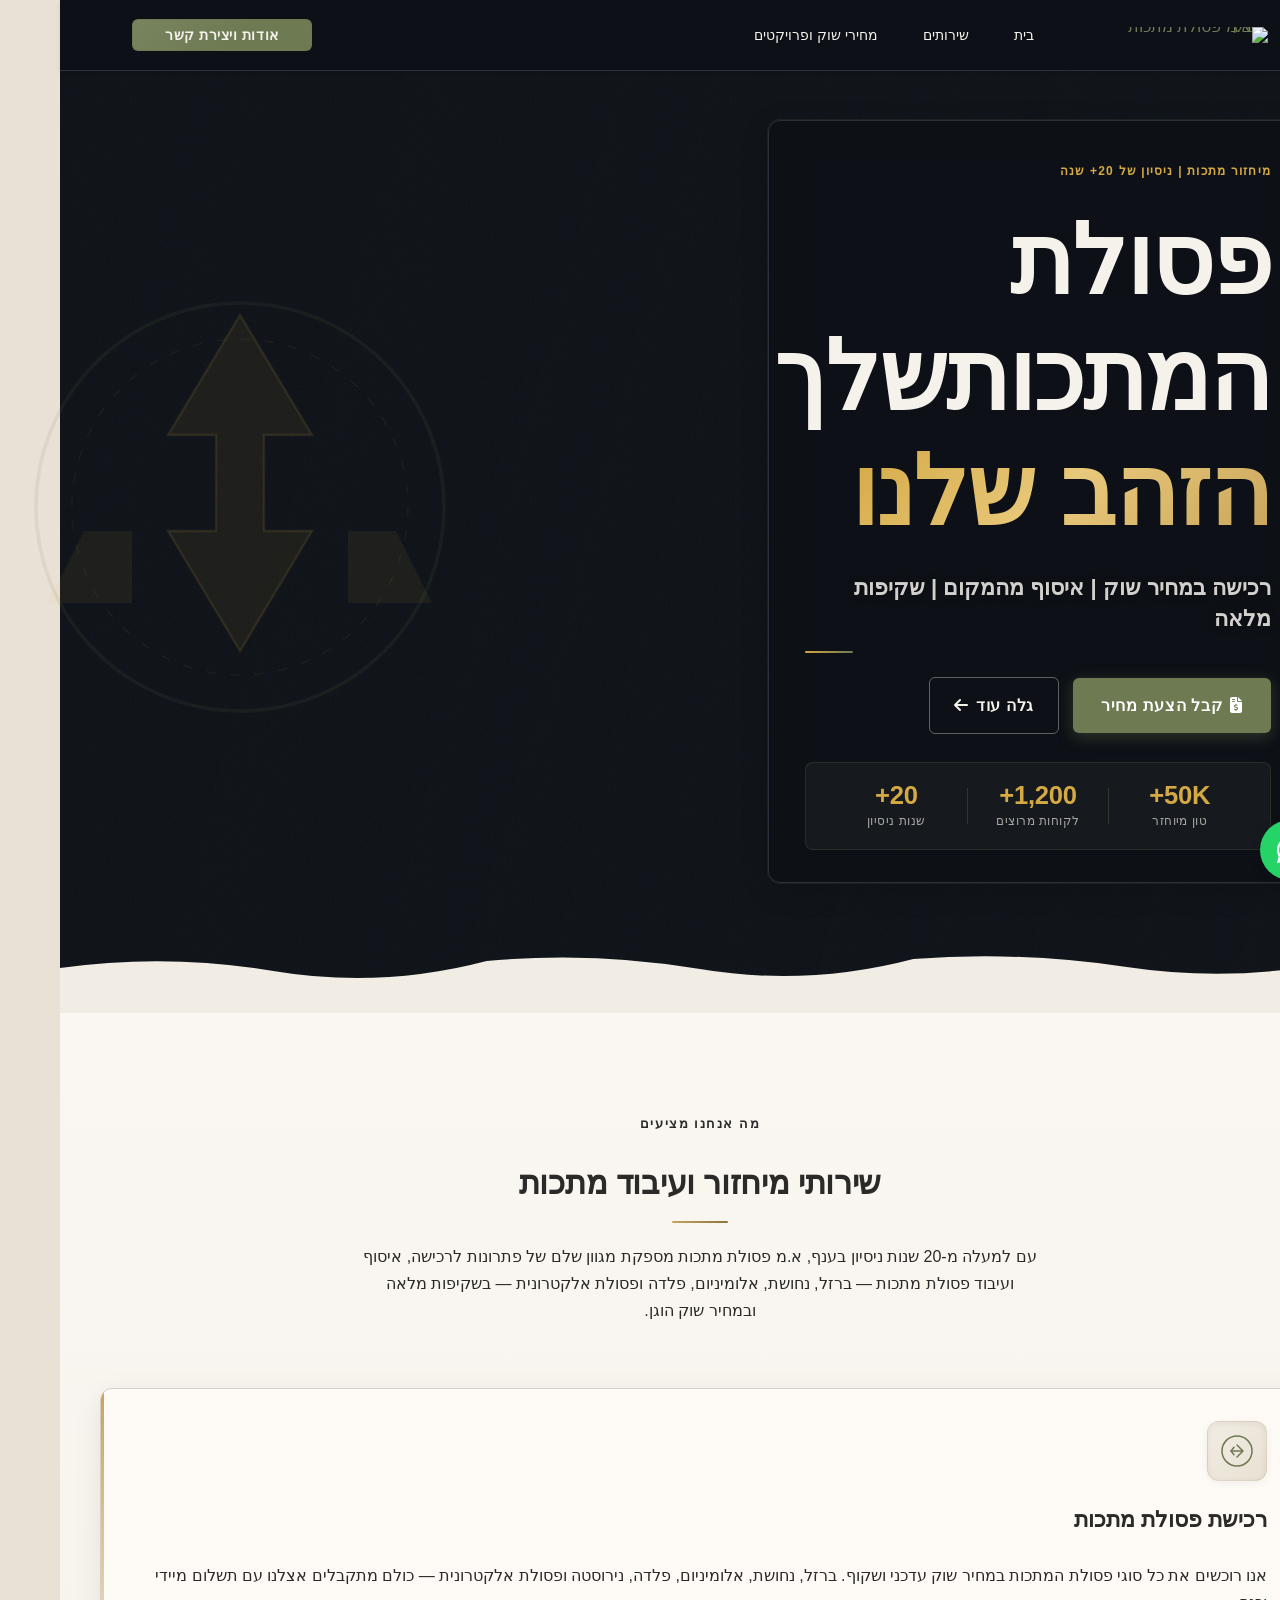
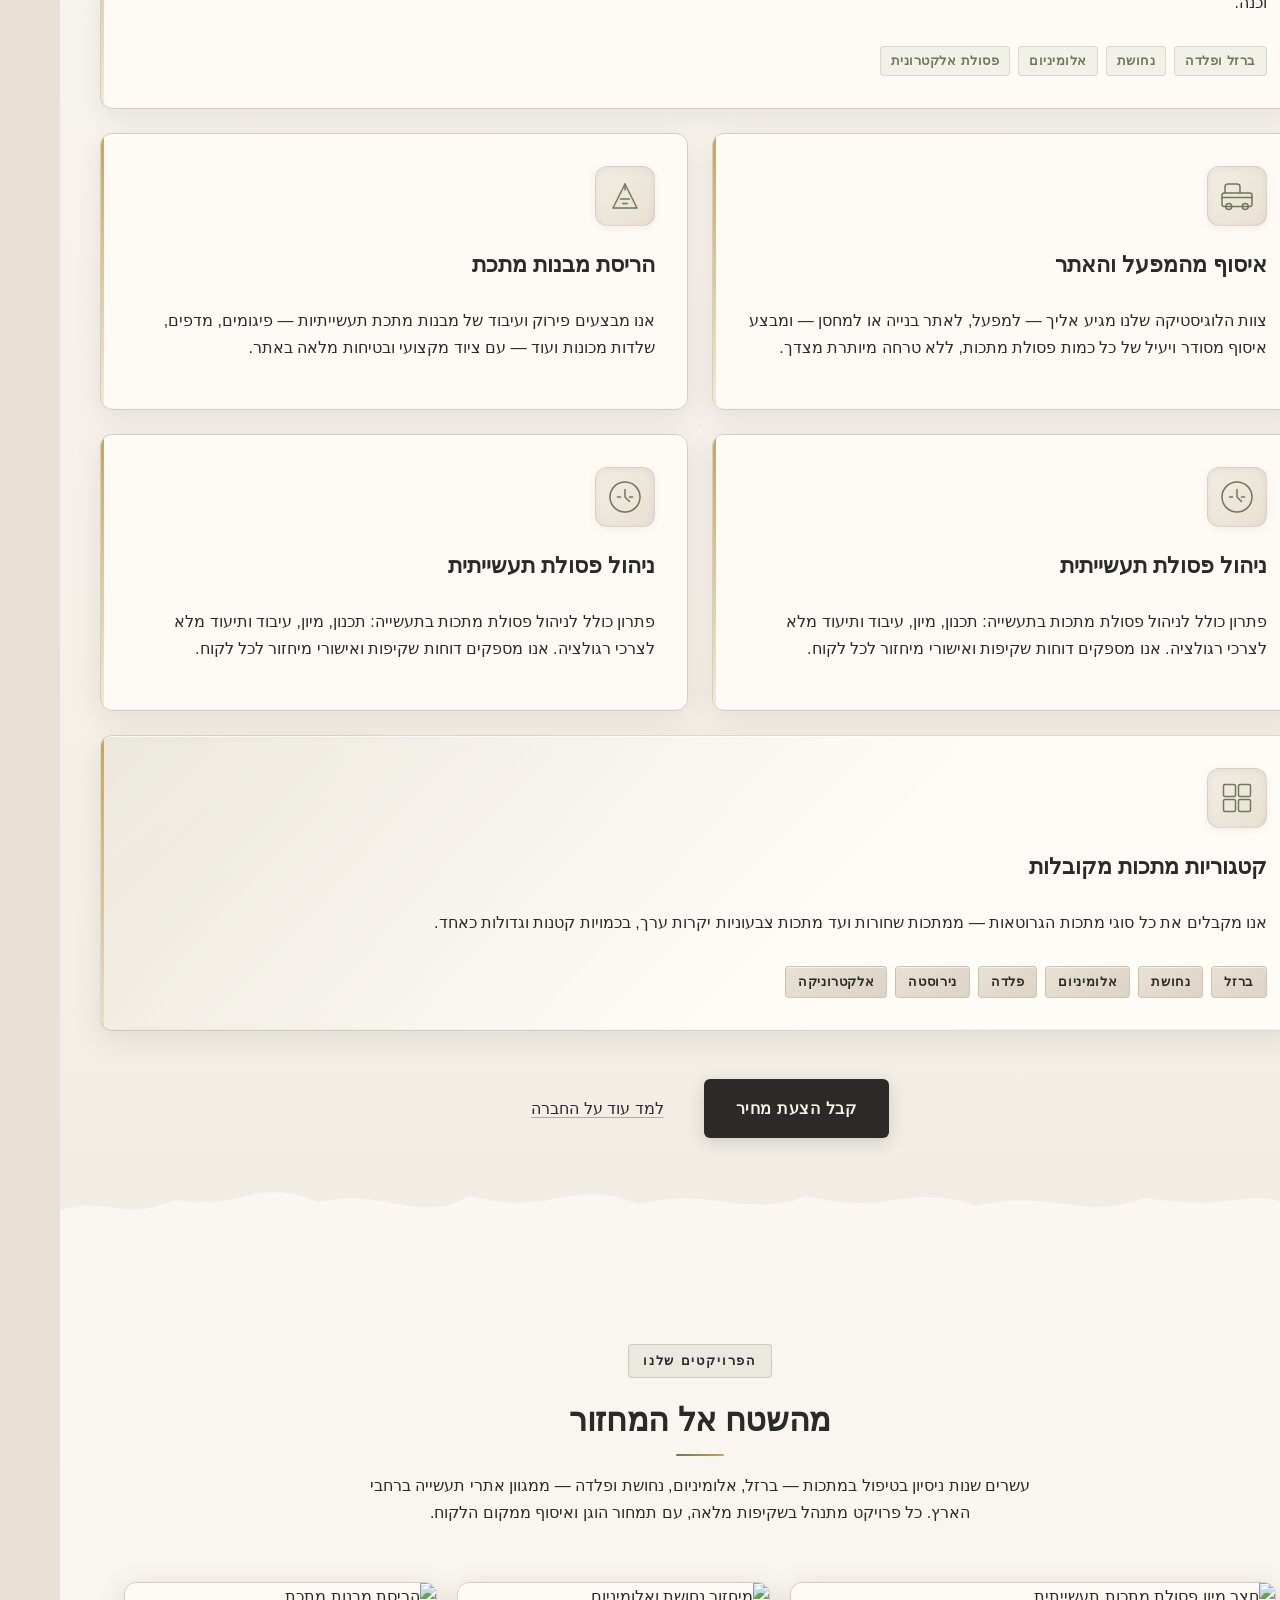
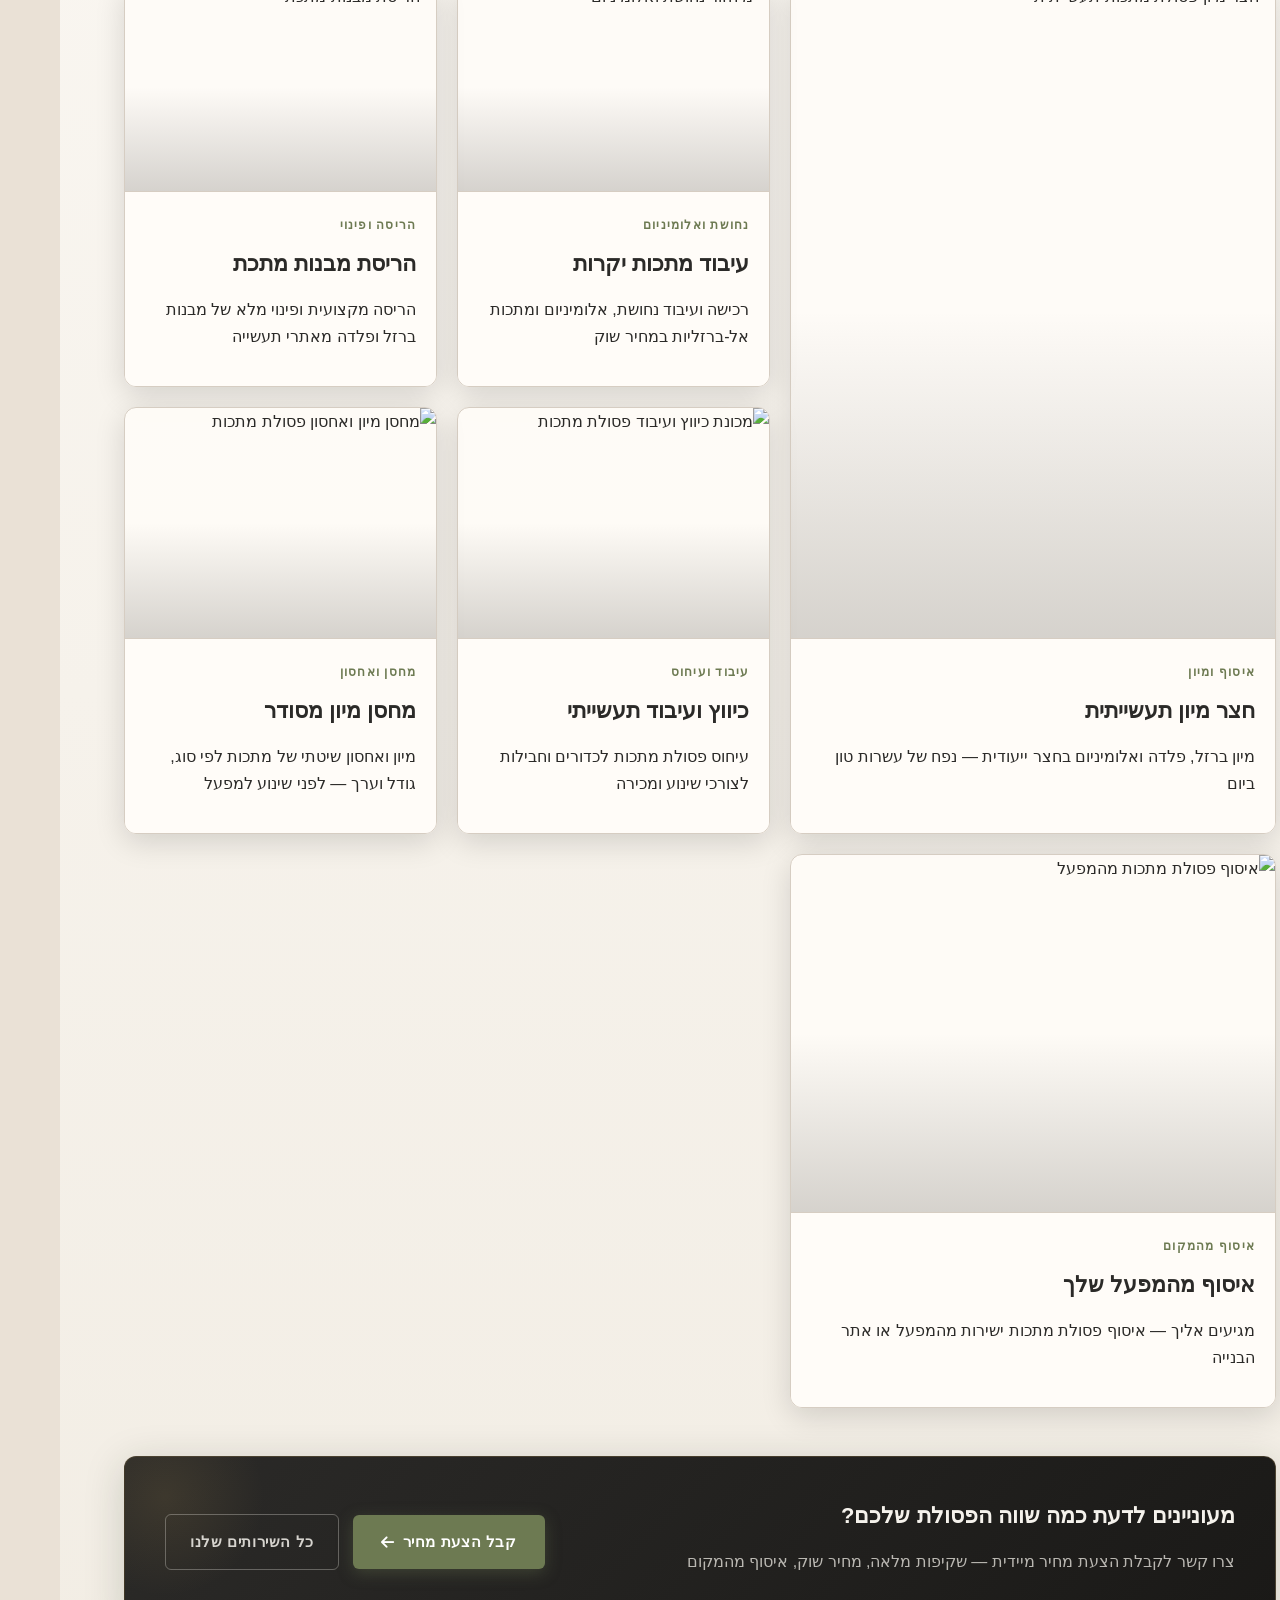
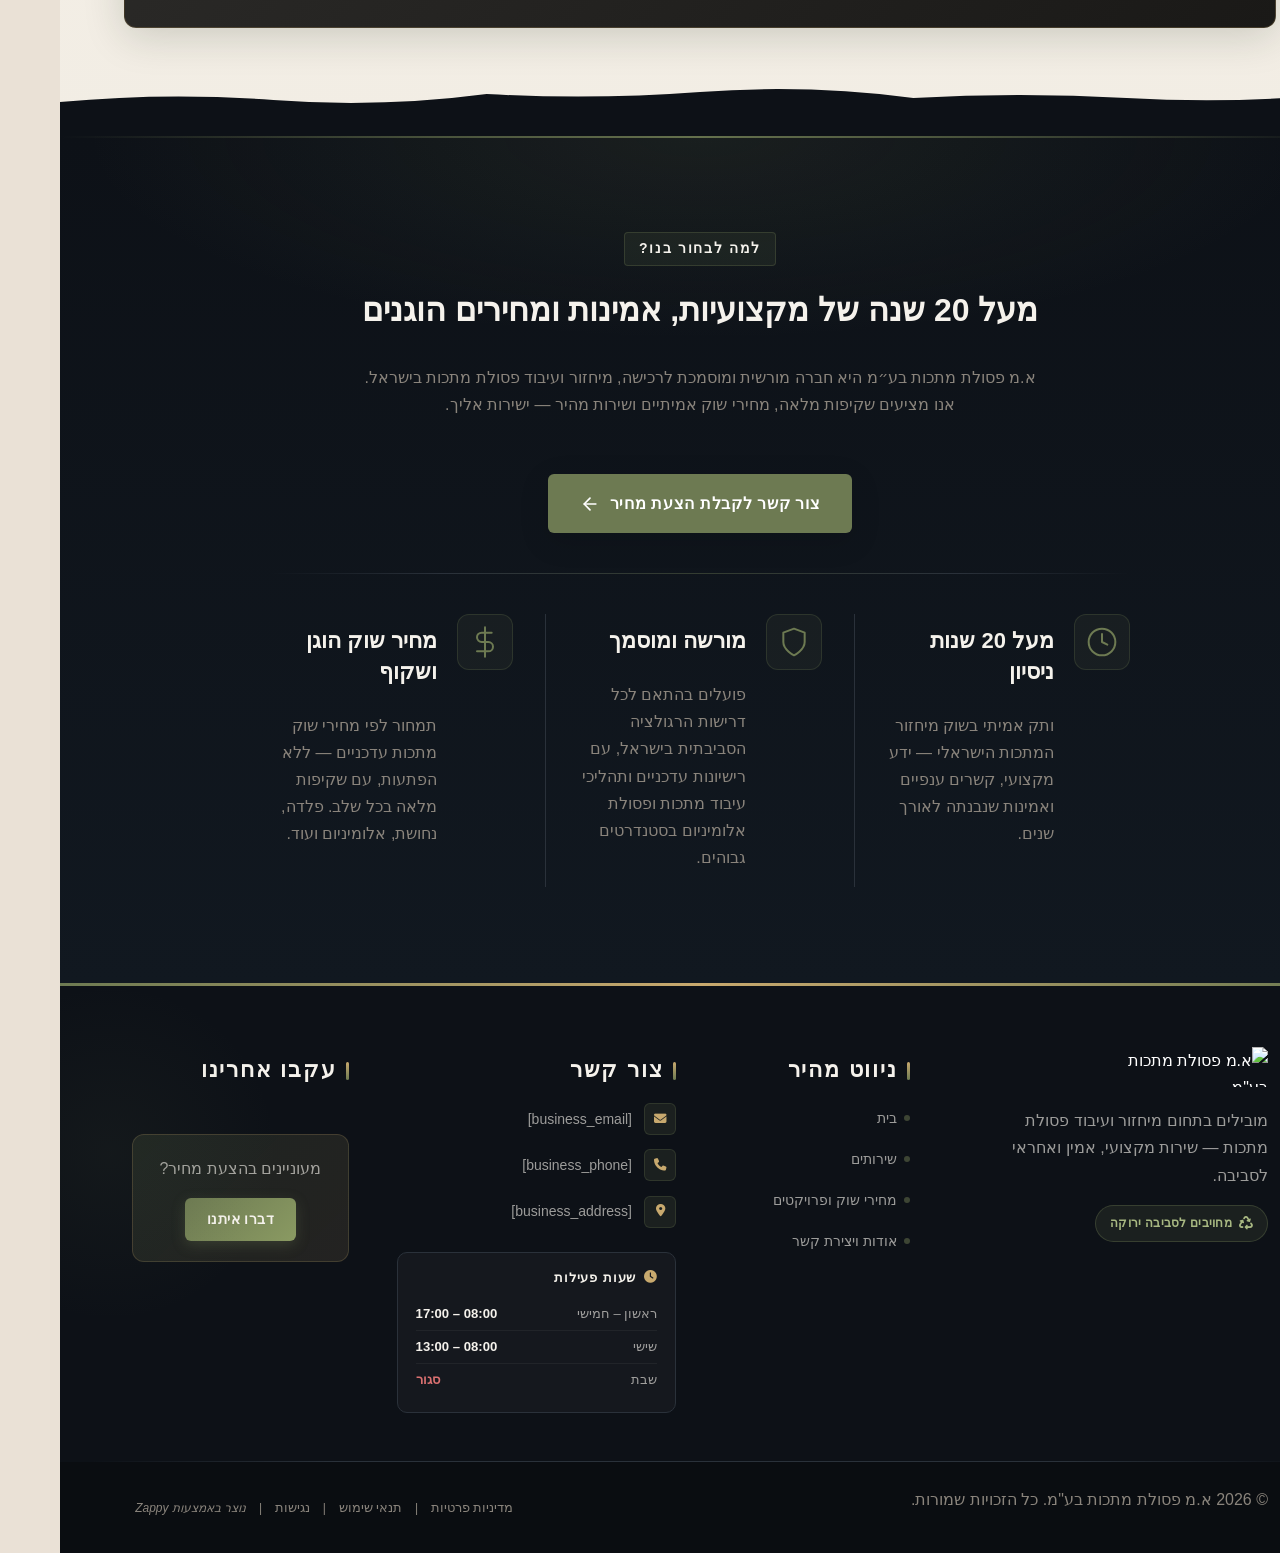
==== commit 91c0ad88: "Incremental sync: 1 page(s) — update_text_width" ====
--- a/index.html
+++ b/index.html
@@ -812,10 +812,10 @@
 </script>
   
   <main id="main">
-    <section data-band-index="0" class="index-hero-section" data-layout-spec="בית-hero" dir="rtl" data-hero-type="fullscreen-scrim">
+    <section data-band-index="0" class="index-hero-section" data-layout-spec="בית-hero" dir="rtl" data-hero-type="fullscreen-scrim" id="index-hero-section">
   <!-- Background Image -->
   <div class="index-hero-bg">
-    <img loading="eager" fetchpriority="high" data-hero-bg="true" data-placeholder="index-hero-image-1" data-context="Premium industrial metal recycling yard at dusk, cinematic wide-angle shot. A massive brushed-steel recycling symbol dominates the center of the scene as a monumental 3D sculptural object with chrome reflections and subtle green-tinted rim lighting. The yard features organized stacks of compressed scrap metal bales, industrial cranes, and heavy machinery silhouetted against a deep graphite-blue twilight sky. Warm amber floodlights illuminate the metallic surfaces. The atmosphere is dramatic, cinematic, and premium — like a green-tech industrial company. Subtle metallic dust particles catch the light. Color palette: deep navy-black sky, silver-steel metals, warm amber industrial lighting, with faint green-teal accent glows." width="1920" height="1080" src="/assets/site-index-hero-image-1.webp" alt="מתחם מיחזור מתכות תעשייתי בשקיעה עם סמל מיחזור תלת-מימדי מרכזי">
+    <img loading="eager" fetchpriority="high" data-hero-bg="true" data-placeholder="index-hero-image-1" data-context="Premium industrial metal recycling yard at dusk, cinematic wide-angle shot. A massive brushed-steel recycling symbol dominates the center of the scene as a monumental 3D sculptural object with chrome reflections and subtle green-tinted rim lighting. The yard features organized stacks of compressed scrap metal bales, industrial cranes, and heavy machinery silhouetted against a deep graphite-blue twilight sky. Warm amber floodlights illuminate the metallic surfaces. The atmosphere is dramatic, cinematic, and premium — like a green-tech industrial company. Subtle metallic dust particles catch the light. Color palette: deep navy-black sky, silver-steel metals, warm amber industrial lighting, with faint green-teal accent glows." width="1920" height="1080" src="/assets/site-index-hero-image-1.webp" alt="מתחם מיחזור מתכות תעשייתי בשקיעה עם סמל מיחזור תלת-מימדי מרכזי" data-hero-background="true" data-element-type="image" data-element-id="img-1779059782120-humn35cp2">
   </div>
 
   <!-- Scrim Overlay -->
@@ -844,7 +844,7 @@
       <div class="index-hero-label">מיחזור מתכות | ניסיון של 20+ שנה</div>
 
       <!-- H1 -->
-      <h1 class="index-hero-h1">פסולת המתכות שלך —<br><span class="index-hero-h1-accent">הזהב שלנו</span></h1>
+      <h1 class="index-hero-h1" style="outline: none; max-width: 65ch; margin-left: auto; margin-right: auto;" data-zappy-text-width="readable">פסולת המתכותשלך&nbsp;<br><span class="index-hero-h1-accent" style="color: rgb(43, 42, 40) !important;">הזהב שלנו</span></h1>
 
       <!-- Subtitle -->
       <h3 class="index-hero-subtitle">רכישה במחיר שוק | איסוף מהמקום | שקיפות מלאה</h3>
@@ -854,11 +854,11 @@
 
       <!-- CTAs -->
       <div class="index-hero-ctas">
-        <a href="#contact" class="index-hero-btn-primary">
+        <a href="#contact" class="index-hero-btn-primary" data-element-type="button" data-element-id="btn-1779059782096-nqi1syyfy" data-native-element="true">
           <i class="fas fa-file-invoice-dollar"></i>
           קבל הצעת מחיר
         </a>
-        <a href="#services" class="index-hero-btn-secondary">
+        <a href="#services" class="index-hero-btn-secondary" data-element-type="button" data-element-id="btn-1779059782096-dsy2popot" data-native-element="true">
           גלה עוד
           <i class="fas fa-arrow-left"></i>
         </a>
@@ -906,7 +906,7 @@
     </div>
 
     <!-- Services grid -->
-    <div class="iss-grid zappy-preserve-css-grid" id="zappy-auto-grid-1779059782297-0waxh6" data-zappy-auto-grid="true" data-original-item-width="280" data-original-gap="24px" style="align-items: stretch !important; --zappy-grid-cols: repeat(2, minmax(0, 1fr)); display: grid; grid-template-columns: repeat(2, minmax(0, 1fr));" data-zappy-explicit-columns="true"><article class="iss-card iss-card--wide"  data-grid-item-index="0">
+    <div class="iss-grid zappy-preserve-css-grid" id="zappy-auto-grid-1779059782297-0waxh6" data-zappy-auto-grid="true" data-original-item-width="280" data-original-gap="24px" style="align-items: stretch !important; --zappy-grid-cols: repeat(2, minmax(0, 1fr)); display: grid; grid-template-columns: repeat(2, minmax(0, 1fr));" data-zappy-explicit-columns="true"><article class="iss-card iss-card--wide" style="" data-grid-item-index="0">
         <div class="iss-card-icon-badge" aria-hidden="true">
           <svg data-element-type="icon" data-icon-type="svg" xmlns="http://www.w3.org/2000/svg" viewBox="0 0 48 48" width="36" height="36" fill="none" stroke="currentColor" stroke-width="2" stroke-linecap="round" stroke-linejoin="round" aria-hidden="true">
             <circle cx="24" cy="24" r="20"></circle>
@@ -916,7 +916,7 @@
         </div>
         <div class="iss-card-content">
           <h3 class="iss-card-title">רכישת פסולת מתכות</h3>
-          <p class="iss-card-desc" >אנו רוכשים את כל סוגי פסולת המתכות במחיר שוק עדכני ושקוף. ברזל, נחושת, אלומיניום, פלדה, נירוסטה ופסולת אלקטרונית — כולם מתקבלים אצלנו עם תשלום מיידי וכנה.</p>
+          <p class="iss-card-desc" style="">אנו רוכשים את כל סוגי פסולת המתכות במחיר שוק עדכני ושקוף. ברזל, נחושת, אלומיניום, פלדה, נירוסטה ופסולת אלקטרונית — כולם מתקבלים אצלנו עם תשלום מיידי וכנה.</p>
           <ul class="iss-card-tags">
             <li>ברזל ופלדה</li>
             <li>נחושת</li>
@@ -938,7 +938,7 @@
           <h3 class="iss-card-title">איסוף מהמפעל והאתר</h3>
           <p class="iss-card-desc">צוות הלוגיסטיקה שלנו מגיע אליך — למפעל, לאתר בנייה או למחסן — ומבצע איסוף מסודר ויעיל של כל כמות פסולת מתכות, ללא טרחה מיותרת מצדך.</p>
         </div>
-      </article><article class="iss-card"  data-grid-item-index="2">
+      </article><article class="iss-card" style="" data-grid-item-index="2">
         <div class="iss-card-icon-badge" aria-hidden="true">
           <svg data-element-type="icon" data-icon-type="svg" xmlns="http://www.w3.org/2000/svg" viewBox="0 0 48 48" width="36" height="36" fill="none" stroke="currentColor" stroke-width="2" stroke-linecap="round" stroke-linejoin="round" aria-hidden="true">
             <path d="M8 40L24 8l16 32H8z"></path>
@@ -951,7 +951,7 @@
           <h3 class="iss-card-title">הריסת מבנות מתכת</h3>
           <p class="iss-card-desc">אנו מבצעים פירוק ועיבוד של מבנות מתכת תעשייתיות — פיגומים, מדפים, שלדות מכונות ועוד — עם ציוד מקצועי ובטיחות מלאה באתר.</p>
         </div>
-      </article><article class="iss-card"  data-grid-item-index="3">
+      </article><article class="iss-card" style="" data-grid-item-index="3">
         <div class="iss-card-icon-badge" aria-hidden="true">
           <svg data-element-type="icon" data-icon-type="svg" xmlns="http://www.w3.org/2000/svg" viewBox="0 0 48 48" width="36" height="36" fill="none" stroke="currentColor" stroke-width="2" stroke-linecap="round" stroke-linejoin="round" aria-hidden="true">
             <path d="M24 4a20 20 0 100 40A20 20 0 0024 4z"></path>
@@ -974,8 +974,8 @@
           </svg>
         </div>
         <div class="iss-card-content">
-          <h3 class="iss-card-title" >ניהול פסולת תעשייתית</h3>
-          <p class="iss-card-desc" >פתרון כולל לניהול פסולת מתכות בתעשייה: תכנון, מיון, עיבוד ותיעוד מלא לצרכי רגולציה. אנו מספקים דוחות שקיפות ואישורי מיחזור לכל לקוח.</p>
+          <h3 class="iss-card-title" style="cursor: text;">ניהול פסולת תעשייתית</h3>
+          <p class="iss-card-desc" style="cursor: text;">פתרון כולל לניהול פסולת מתכות בתעשייה: תכנון, מיון, עיבוד ותיעוד מלא לצרכי רגולציה. אנו מספקים דוחות שקיפות ואישורי מיחזור לכל לקוח.</p>
         </div>
       </article><article class="iss-card iss-card--accent" style="display: flex !important; flex-direction: column !important; justify-content: center !important; align-items: stretch !important; align-self: stretch !important; height: 100% !important;" data-grid-item-index="5">
         <div class="iss-card-icon-badge" aria-hidden="true">
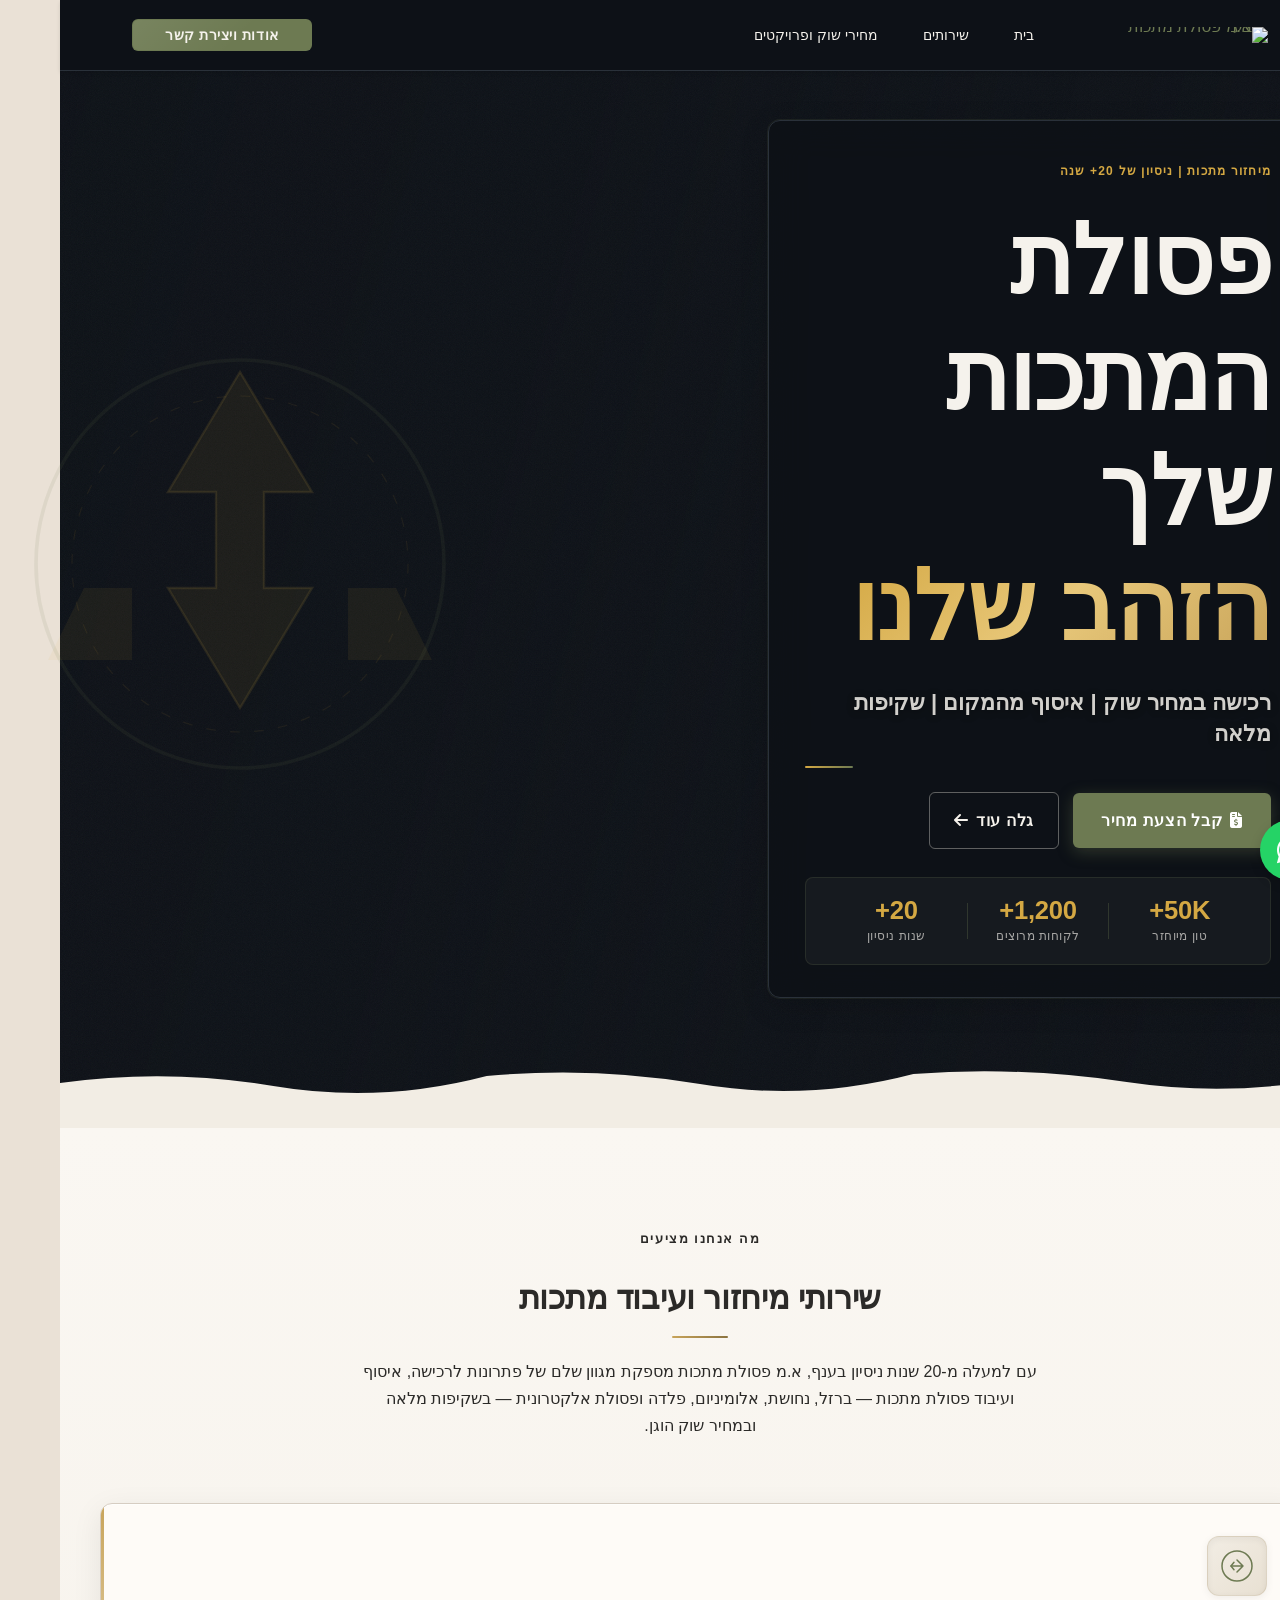
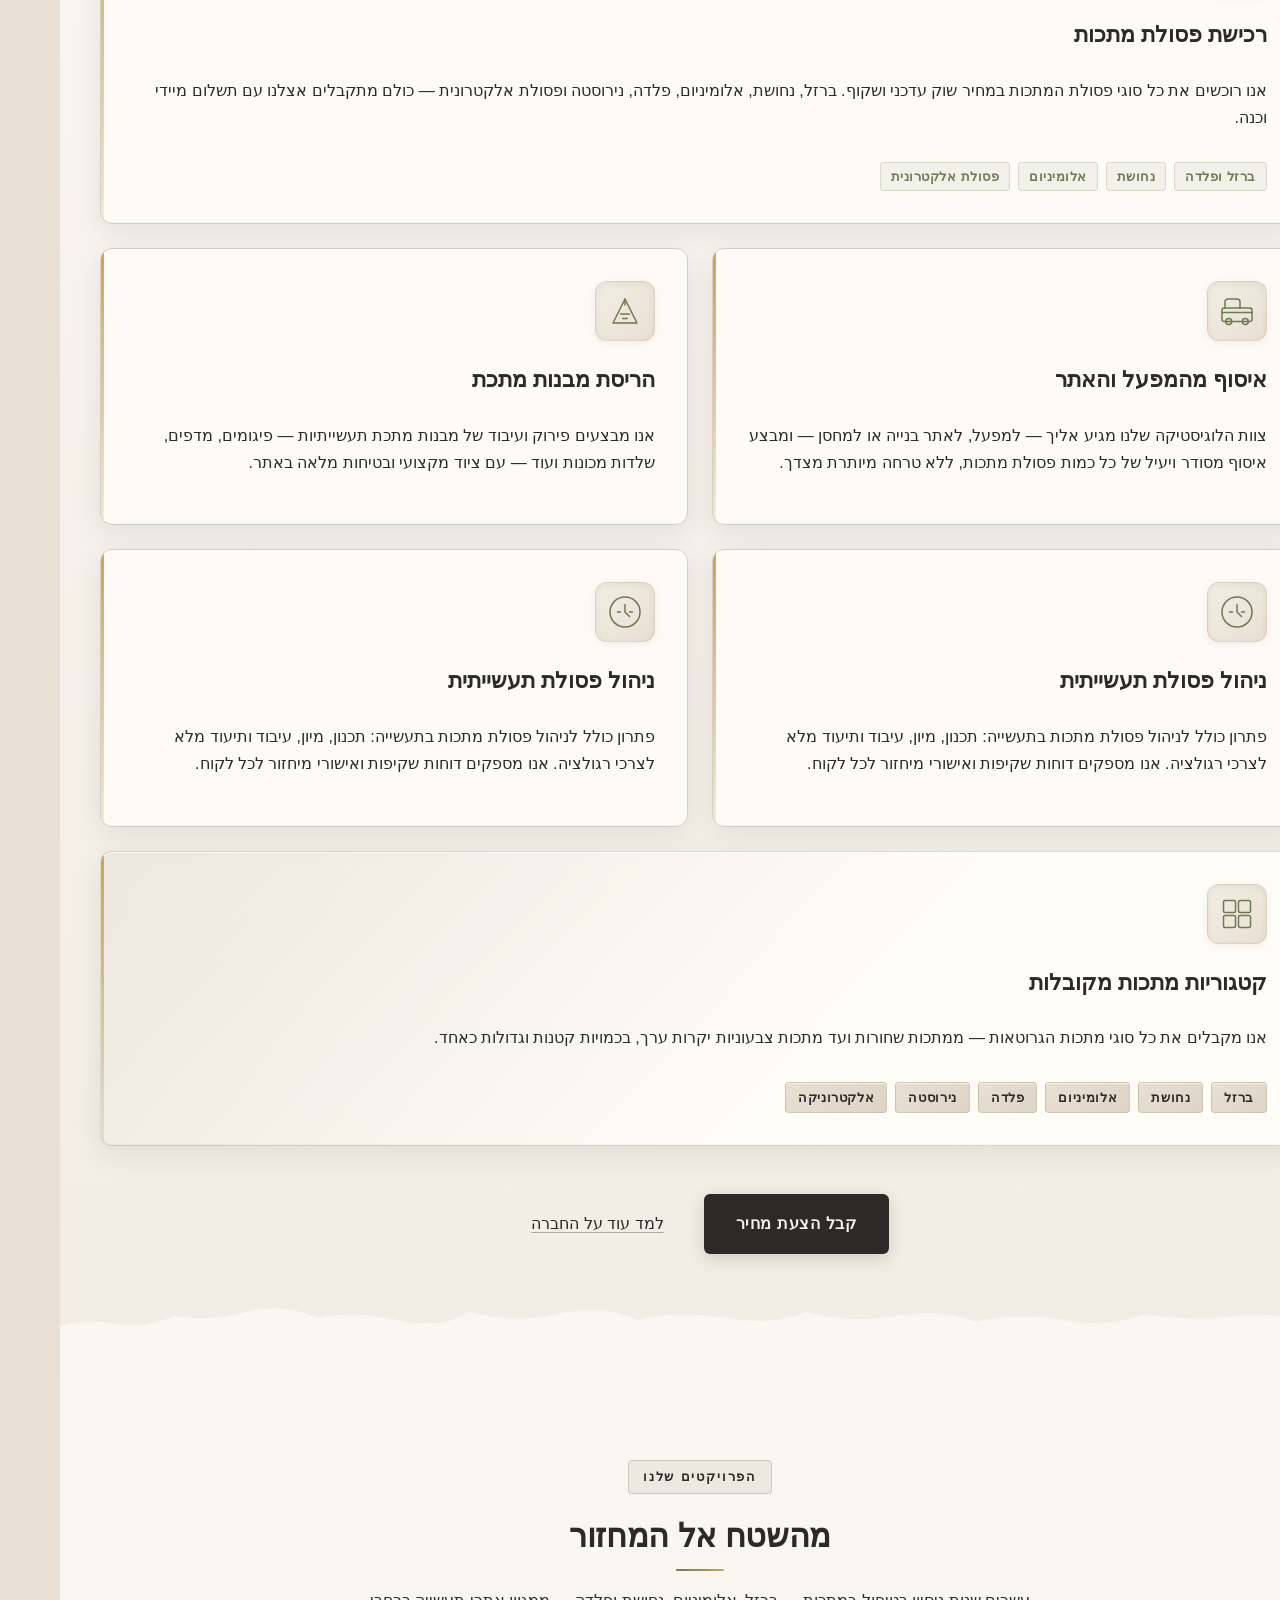
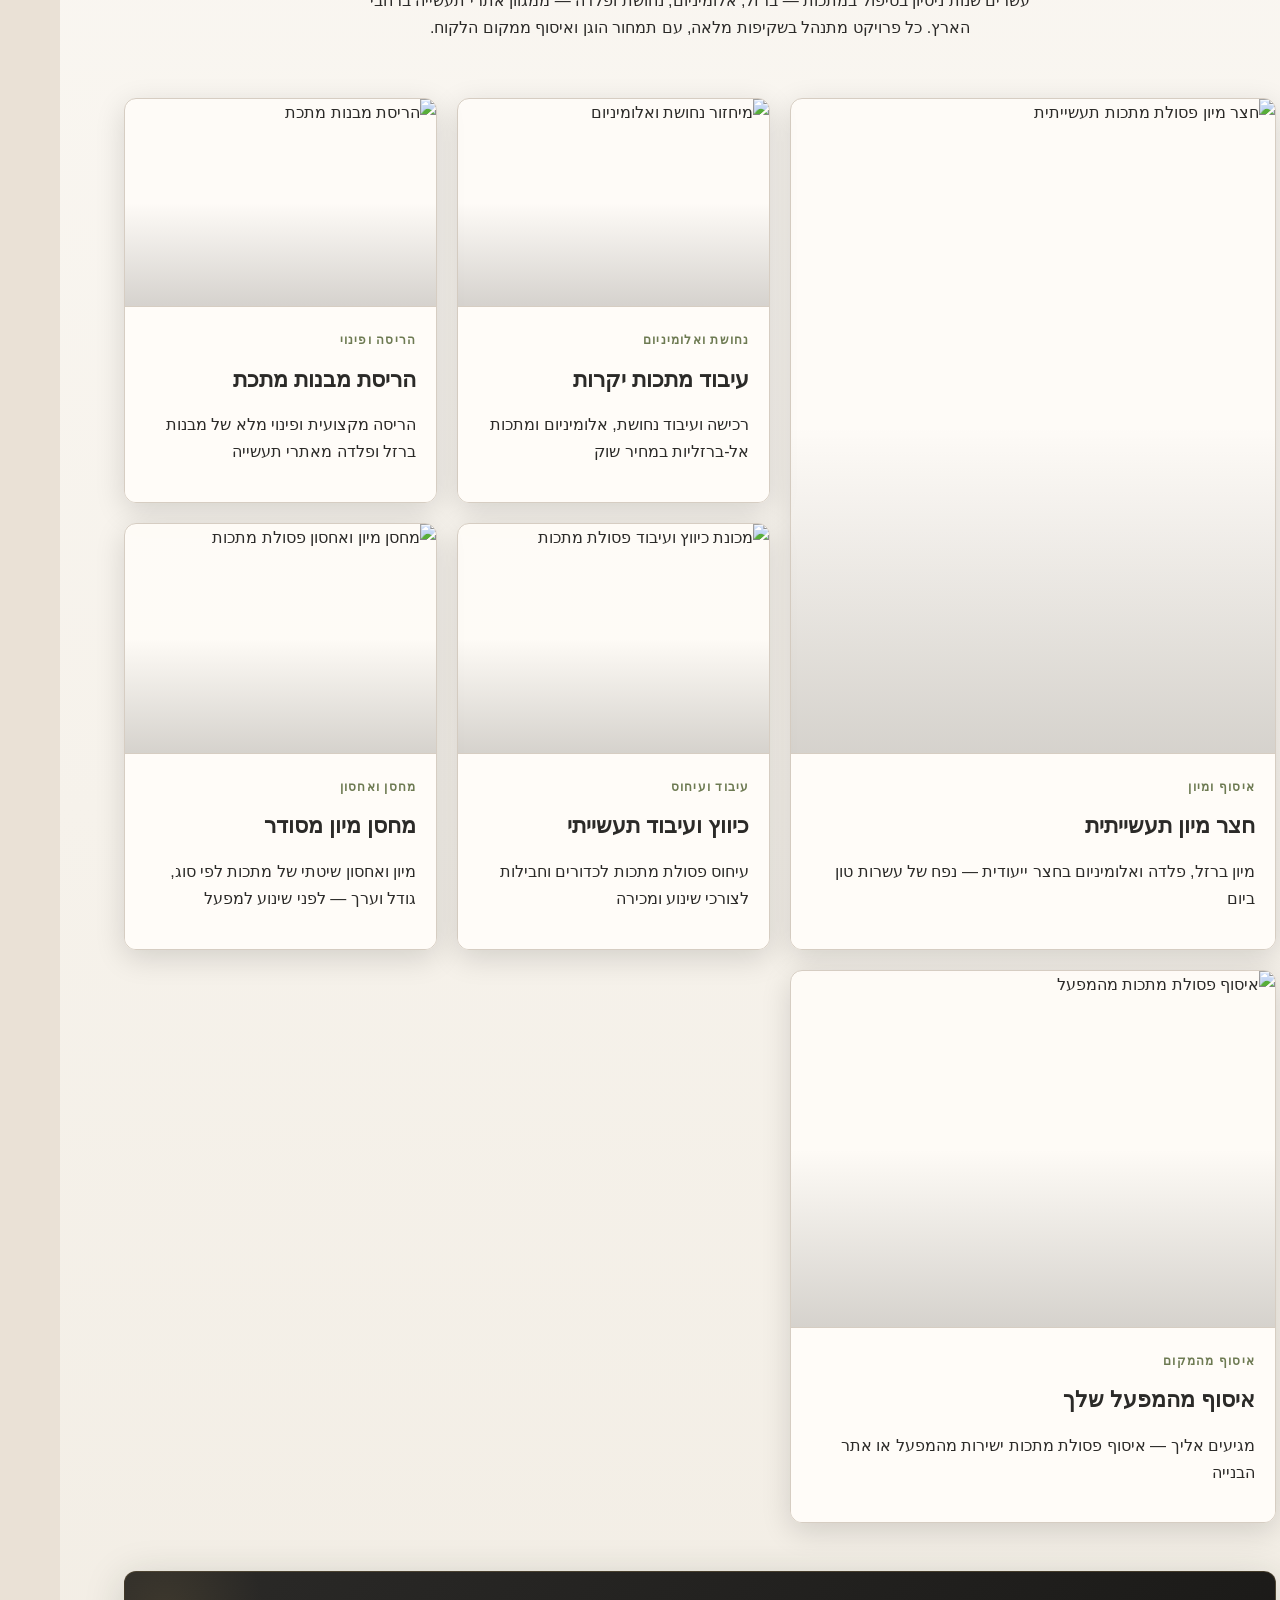
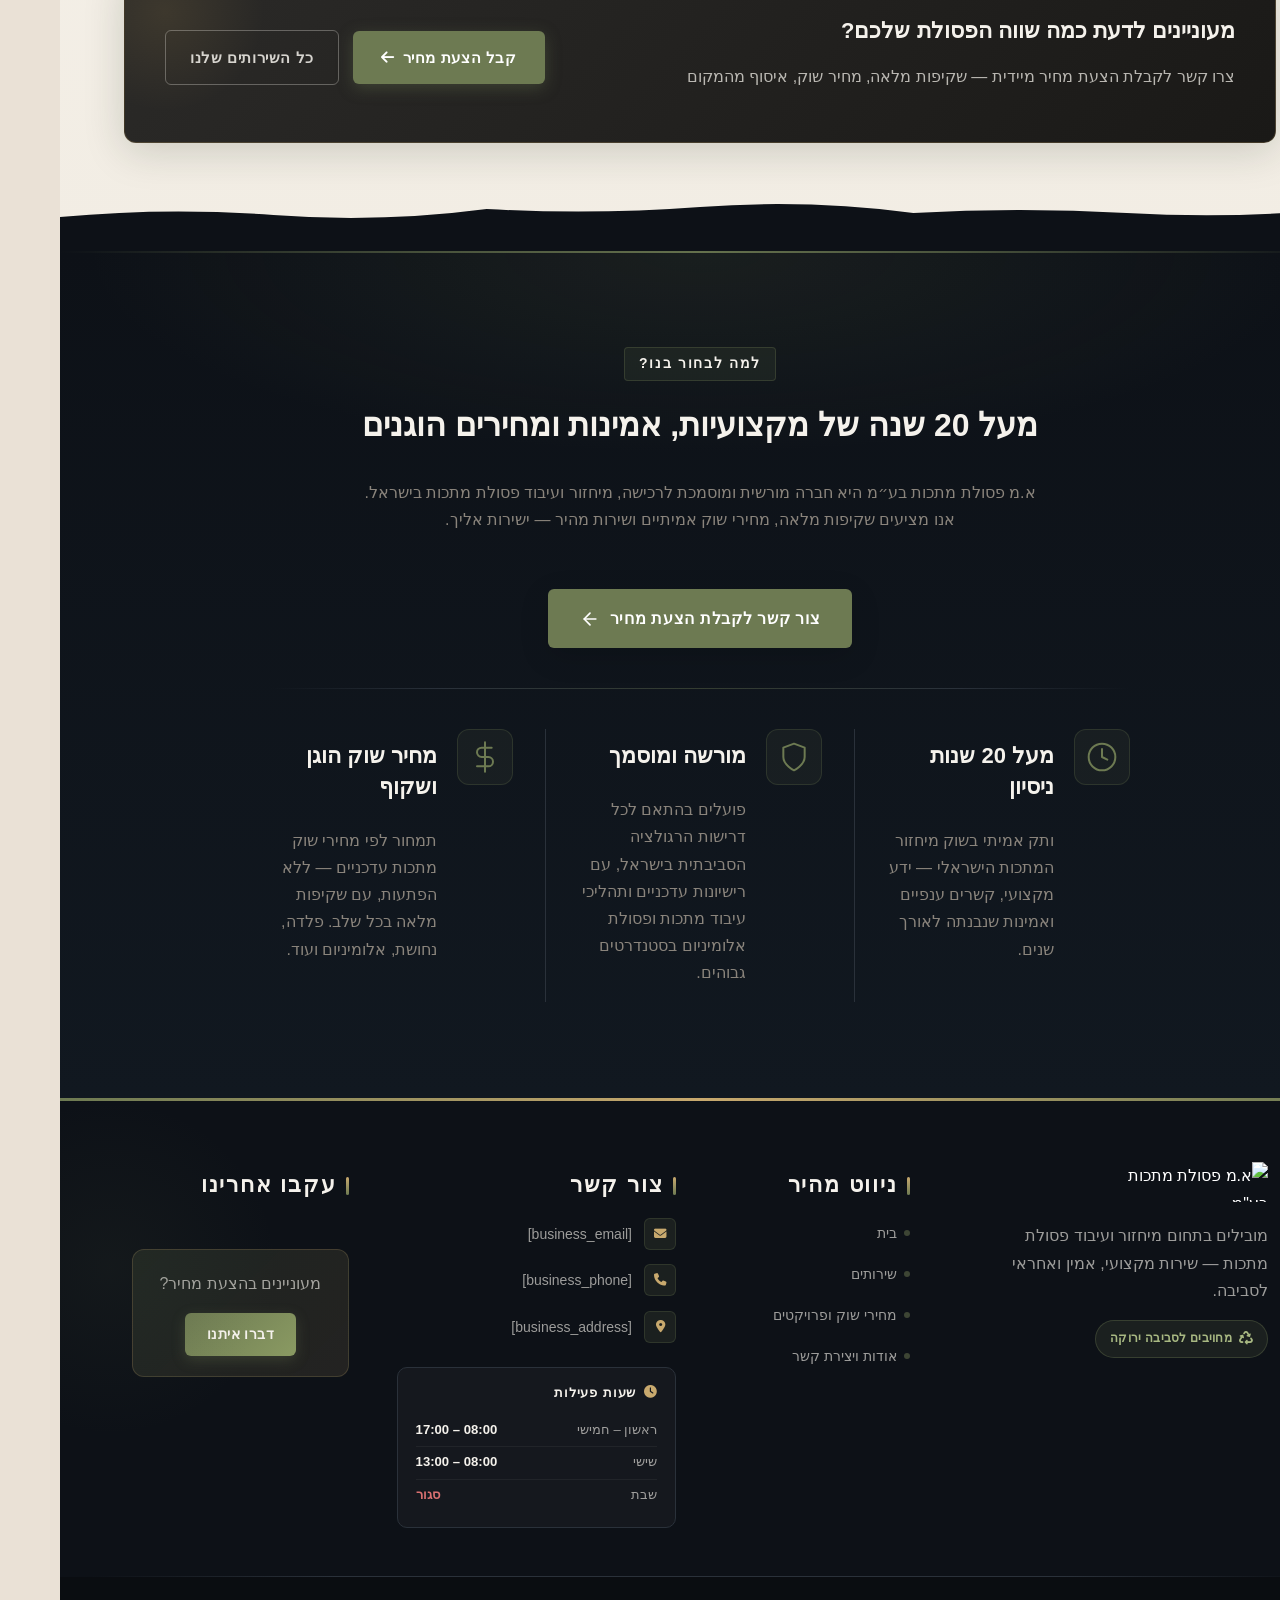
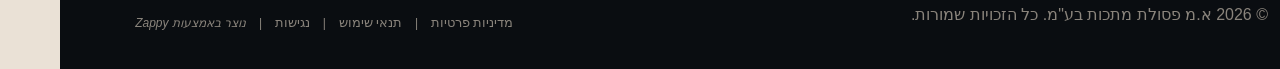
==== commit ff3c9b99: "Incremental sync: 1 page(s) — update_text_width, update_alignment" ====
--- a/index.html
+++ b/index.html
@@ -844,7 +844,7 @@
       <div class="index-hero-label">מיחזור מתכות | ניסיון של 20+ שנה</div>
 
       <!-- H1 -->
-      <h1 class="index-hero-h1" style="outline: none; max-width: 65ch; margin-left: auto; margin-right: auto;" data-zappy-text-width="readable">פסולת המתכותשלך&nbsp;<br><span class="index-hero-h1-accent" style="color: rgb(43, 42, 40) !important;">הזהב שלנו</span></h1>
+      <h1 class="index-hero-h1" style="outline: none; max-width: none; text-align: right;" data-zappy-text-width="full">פסולת המתכות<div>שלך&nbsp;<br><span class="index-hero-h1-accent" style="color: rgb(43, 42, 40) !important;">הזהב שלנו</span></div></h1>
 
       <!-- Subtitle -->
       <h3 class="index-hero-subtitle">רכישה במחיר שוק | איסוף מהמקום | שקיפות מלאה</h3>
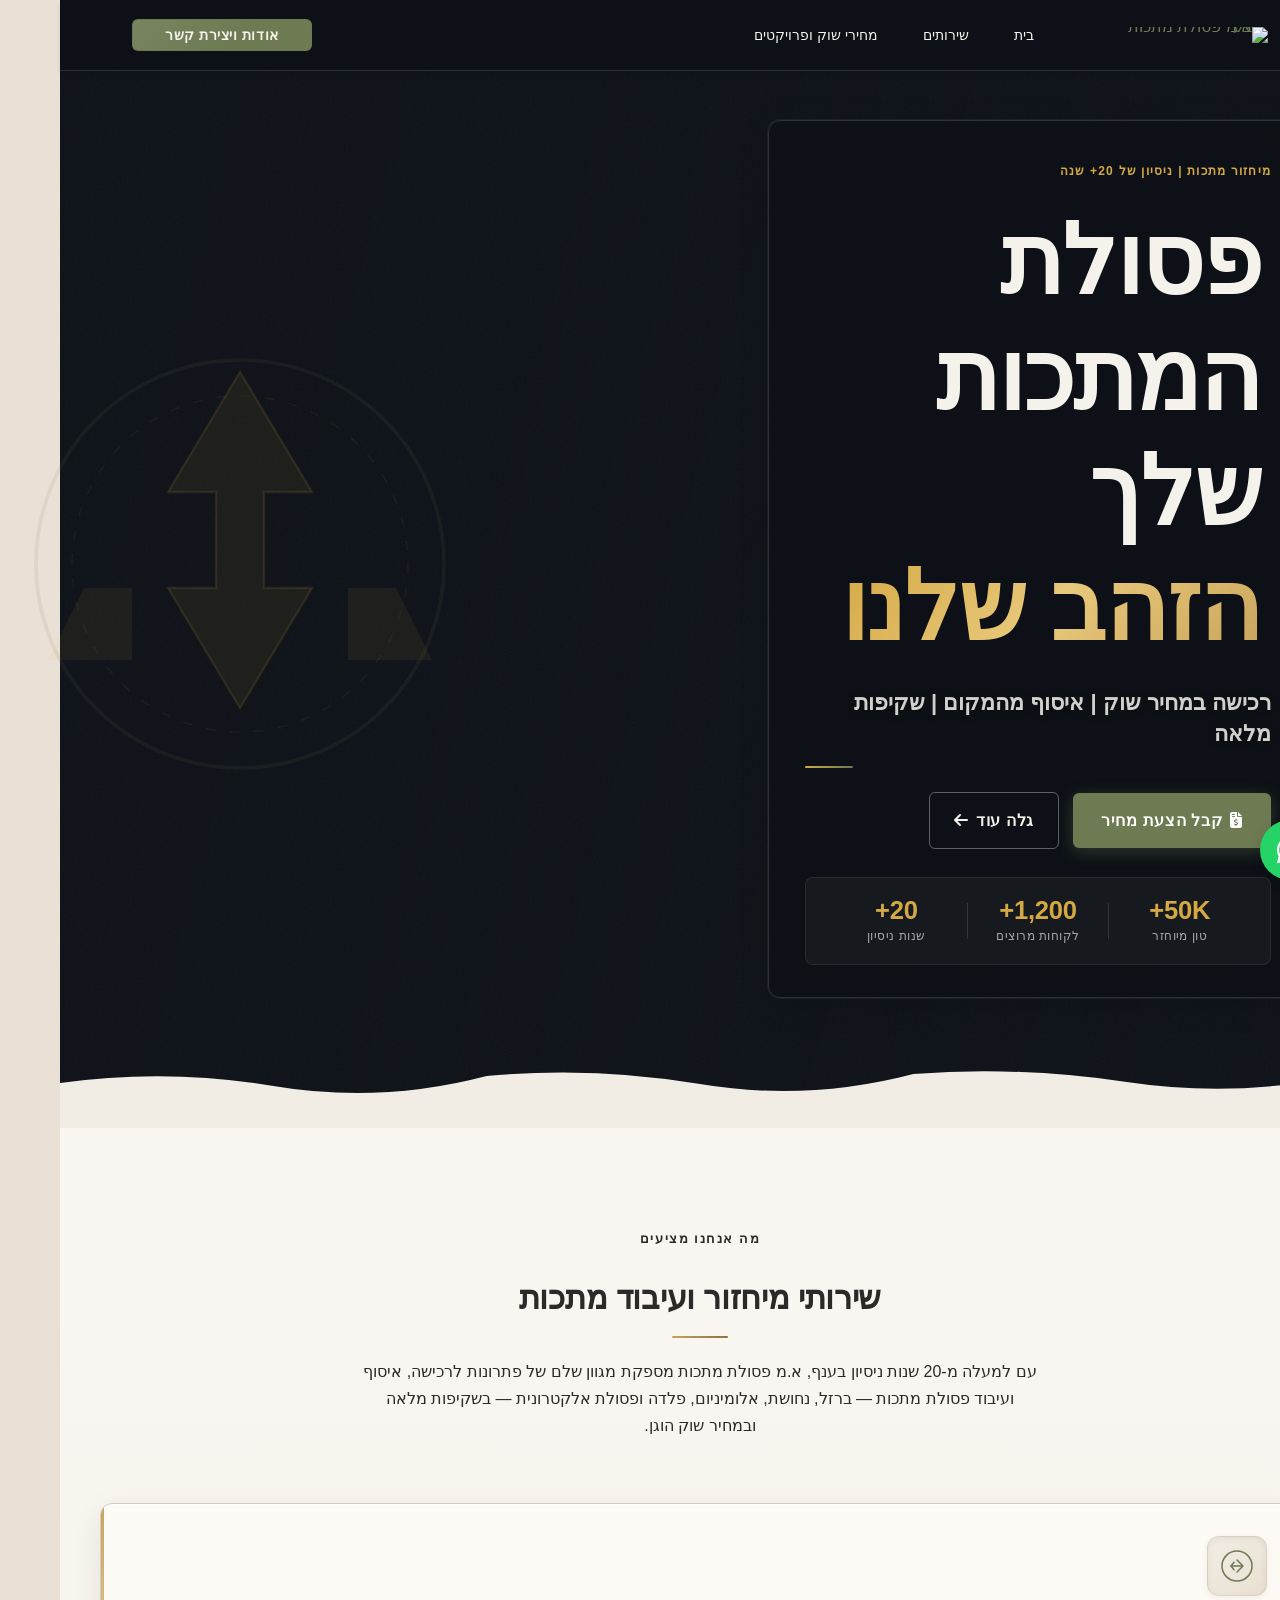
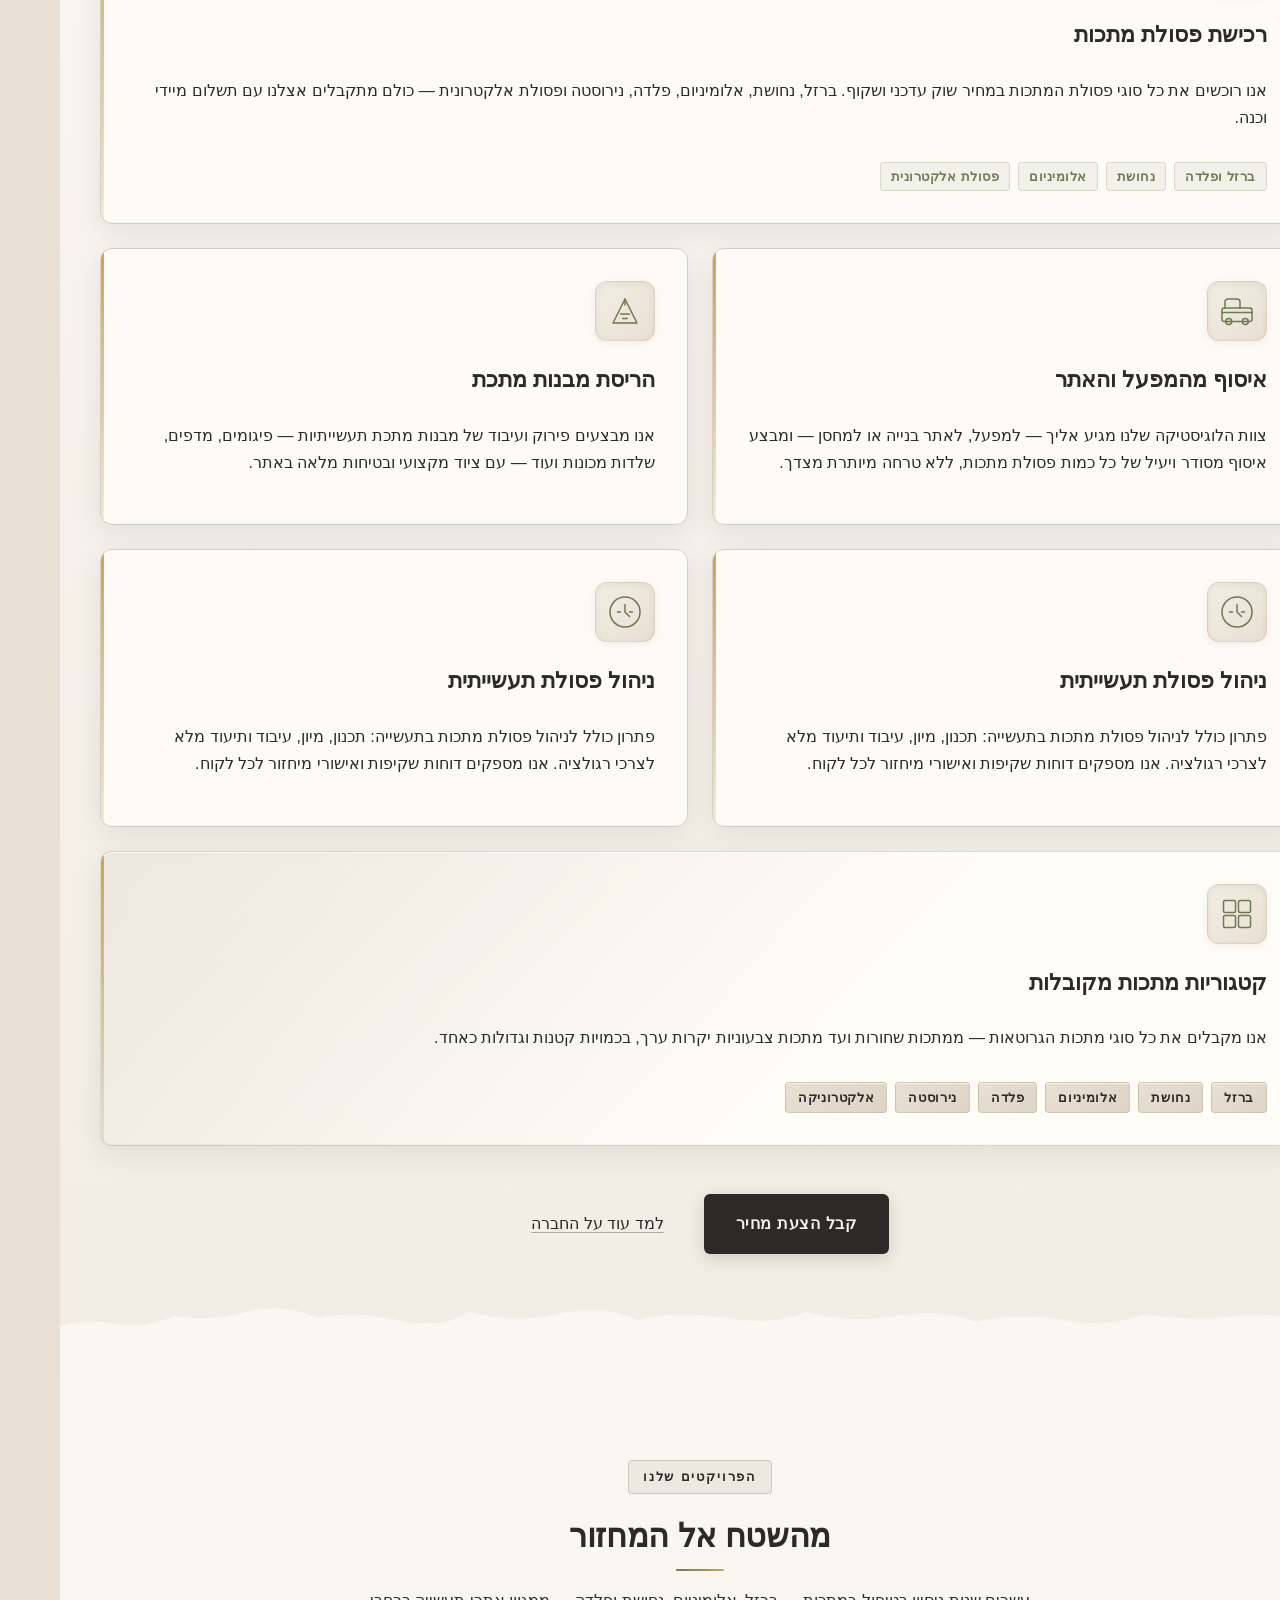
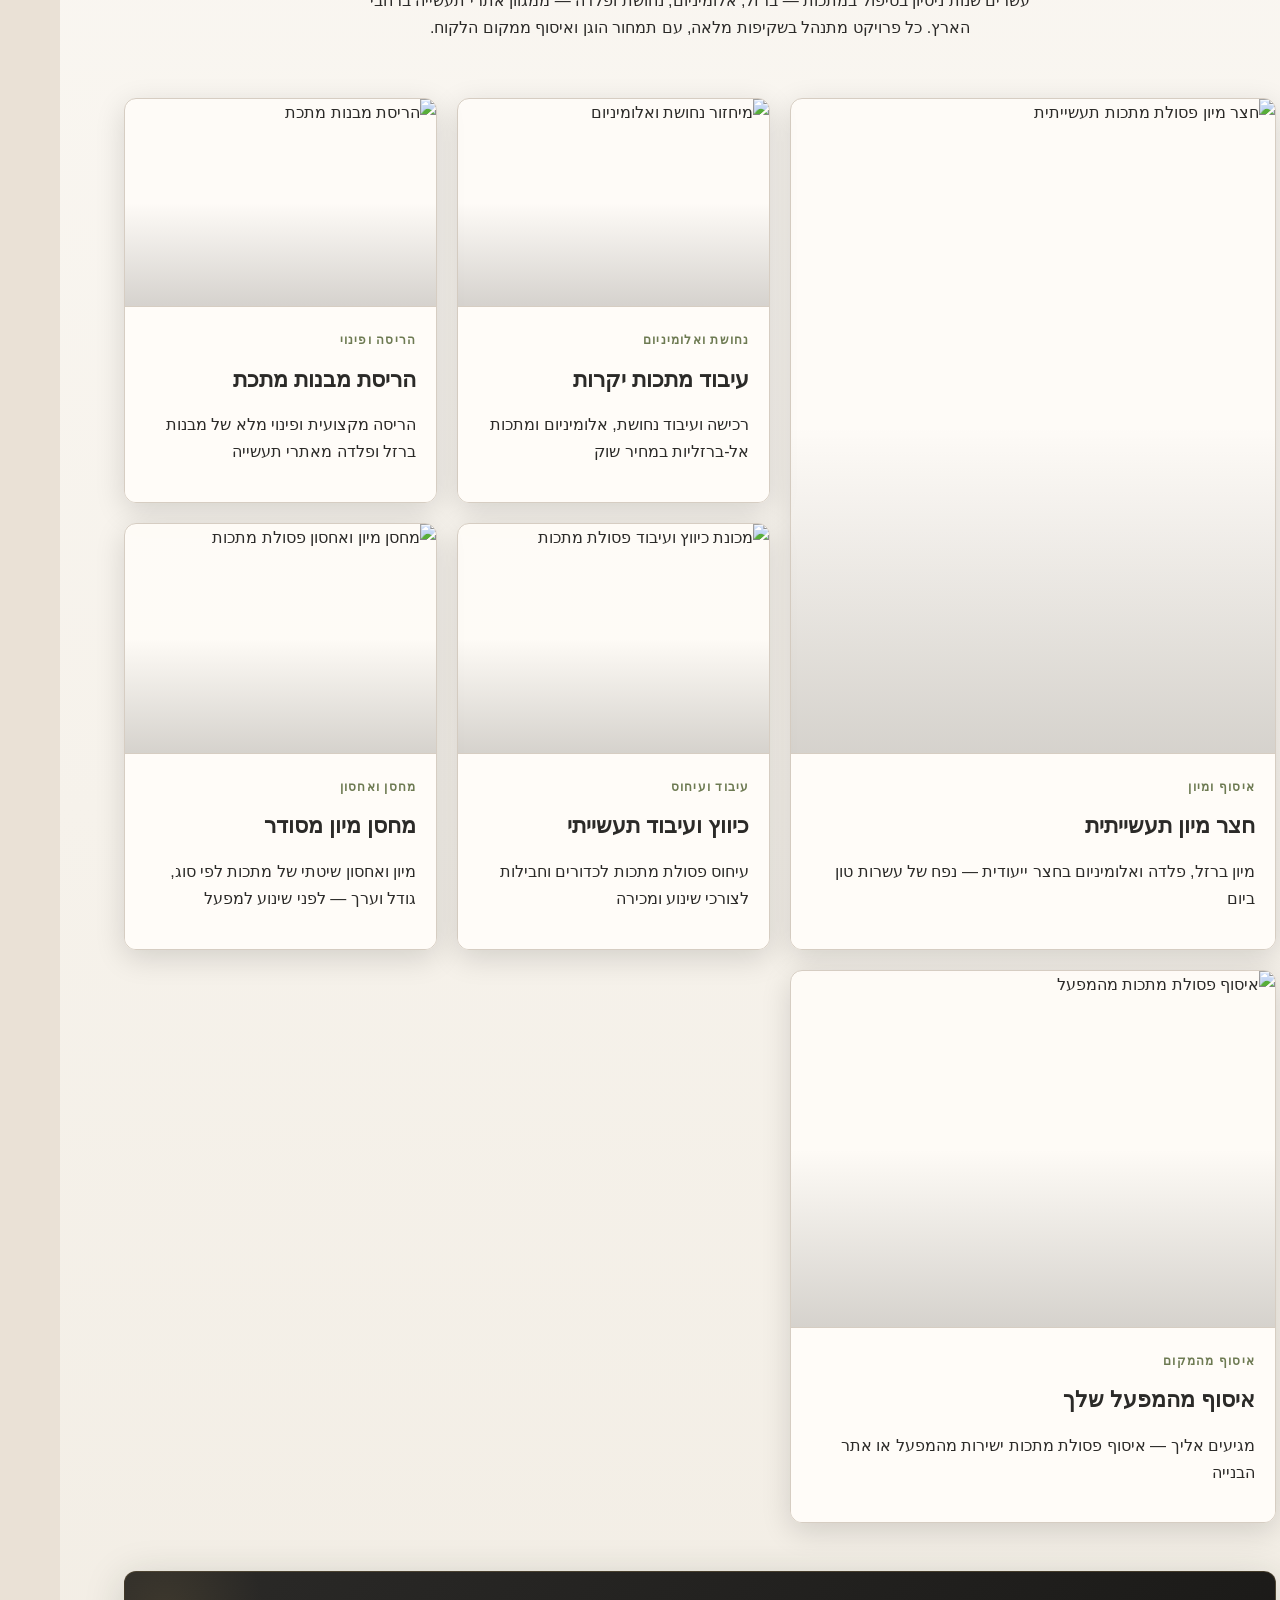
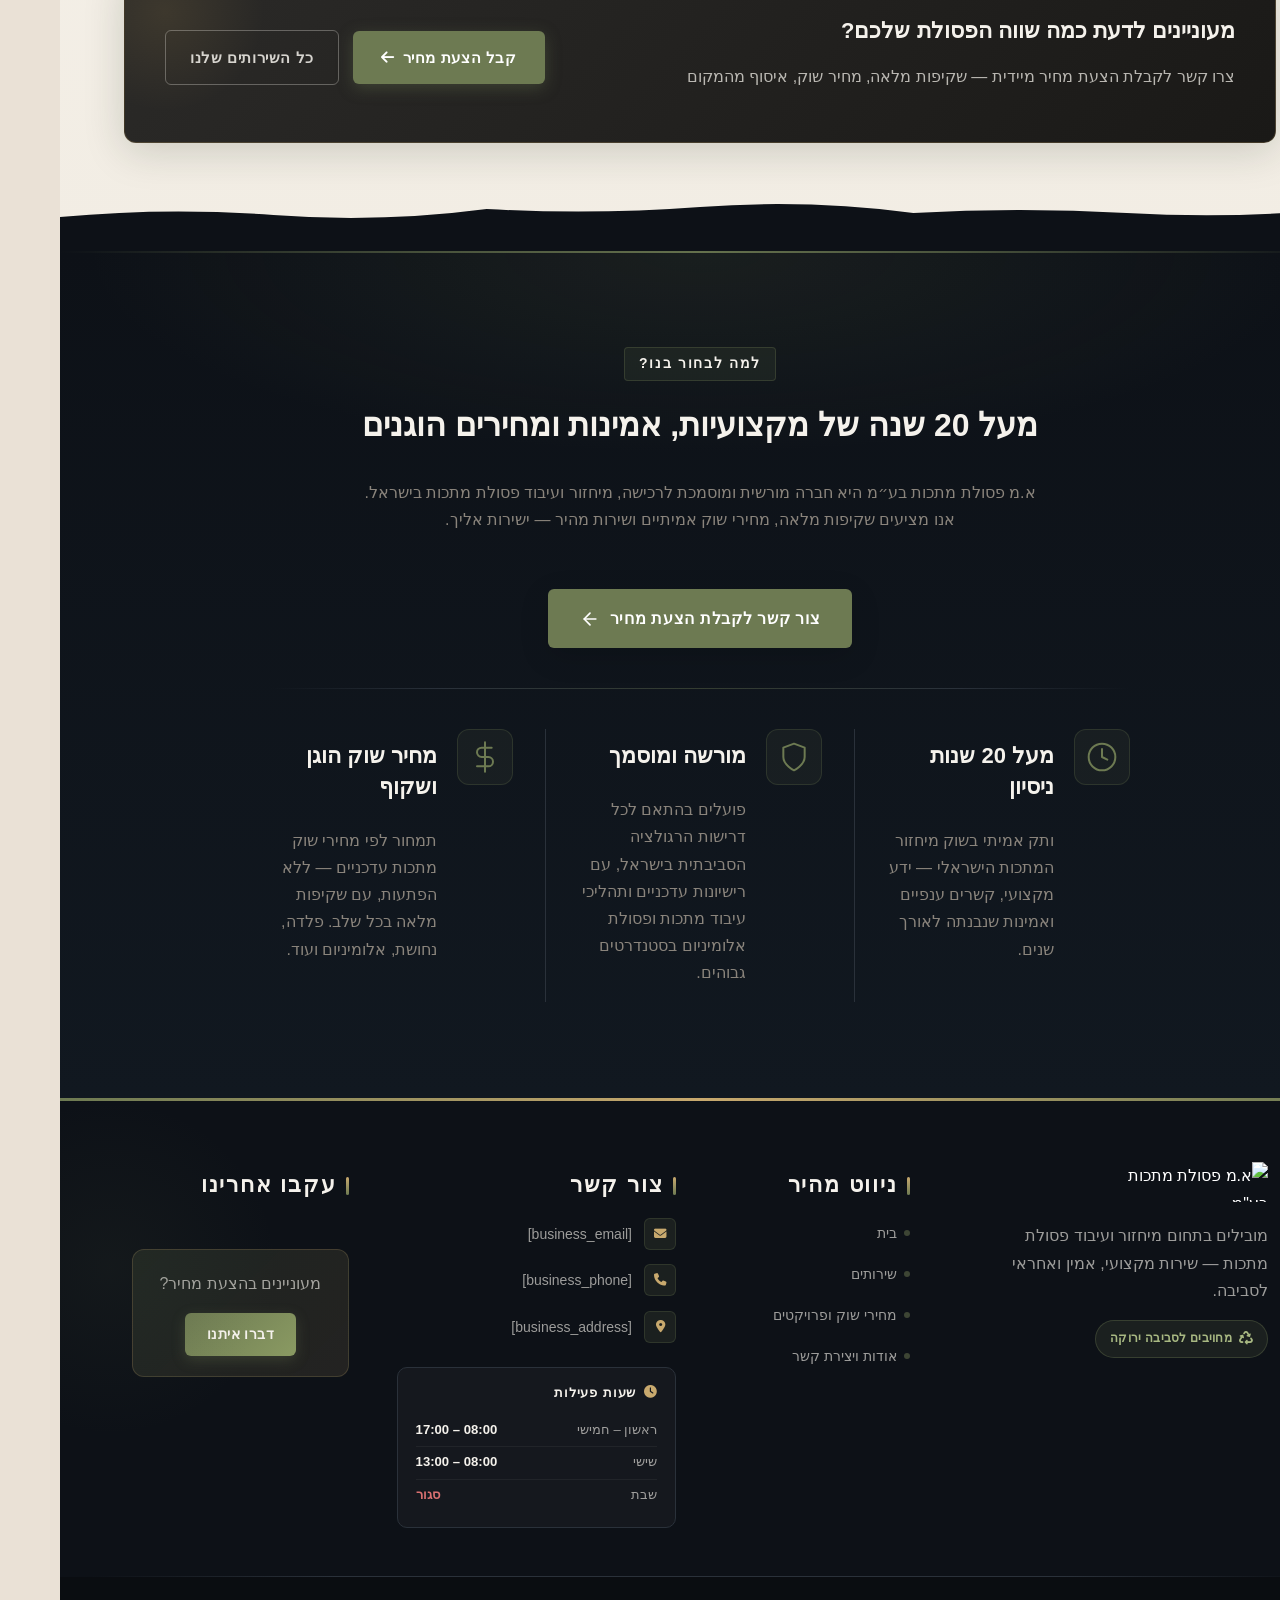
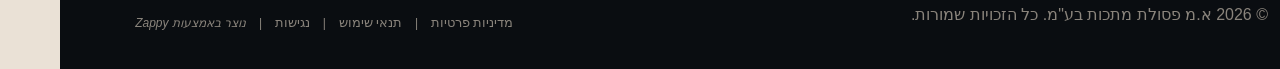
==== commit dc1db420: "Incremental sync: 1 page(s) — update_text_width, update_alignment" ====
--- a/index.html
+++ b/index.html
@@ -844,7 +844,7 @@
       <div class="index-hero-label">מיחזור מתכות | ניסיון של 20+ שנה</div>
 
       <!-- H1 -->
-      <h1 class="index-hero-h1" style="outline: none; max-width: none; text-align: right;" data-zappy-text-width="full">פסולת המתכות<div>שלך&nbsp;<br><span class="index-hero-h1-accent" style="color: rgb(43, 42, 40) !important;">הזהב שלנו</span></div></h1>
+      <h1 class="index-hero-h1" style="outline: none; max-width: 447px; text-align: right; margin-left: auto; margin-right: auto;" data-zappy-text-width="custom">פסולת המתכות<div>שלך&nbsp;<br><span class="index-hero-h1-accent" style="color: rgb(43, 42, 40) !important;">הזהב שלנו</span></div></h1>
 
       <!-- Subtitle -->
       <h3 class="index-hero-subtitle">רכישה במחיר שוק | איסוף מהמקום | שקיפות מלאה</h3>
